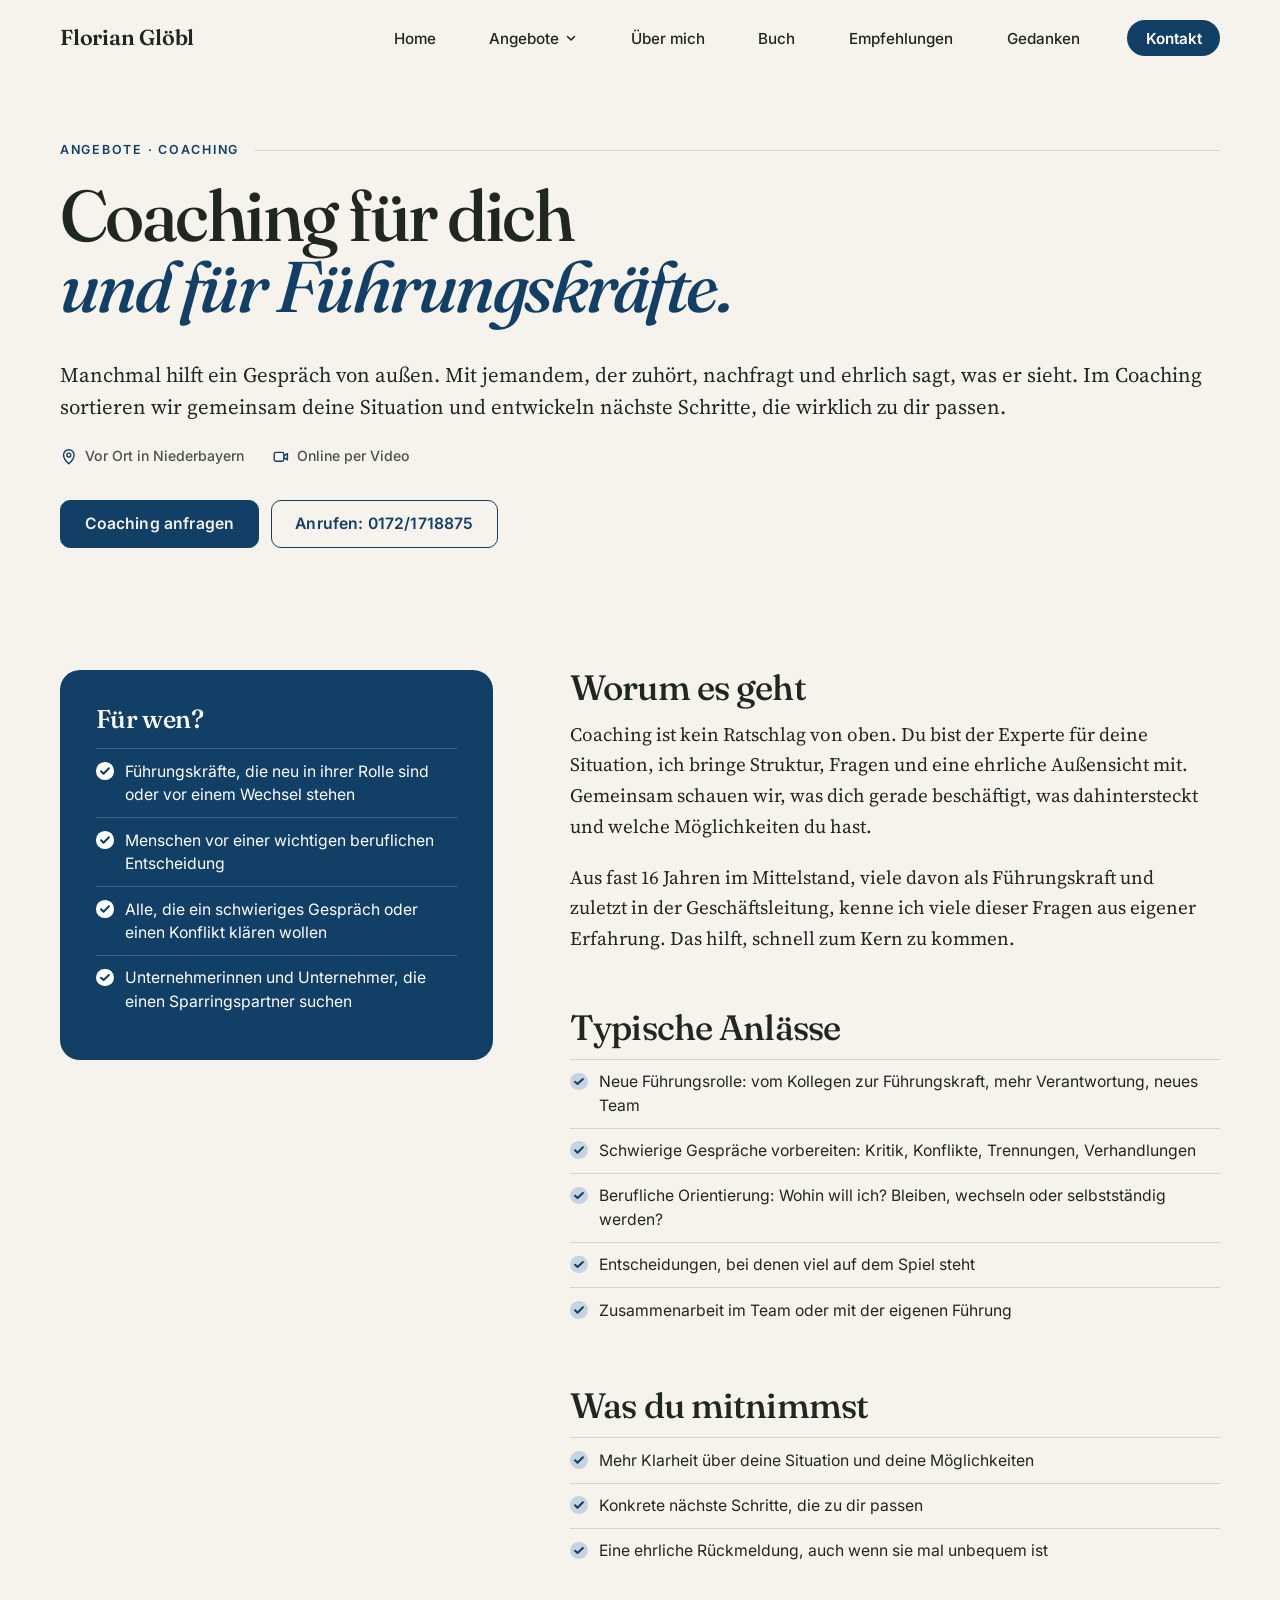
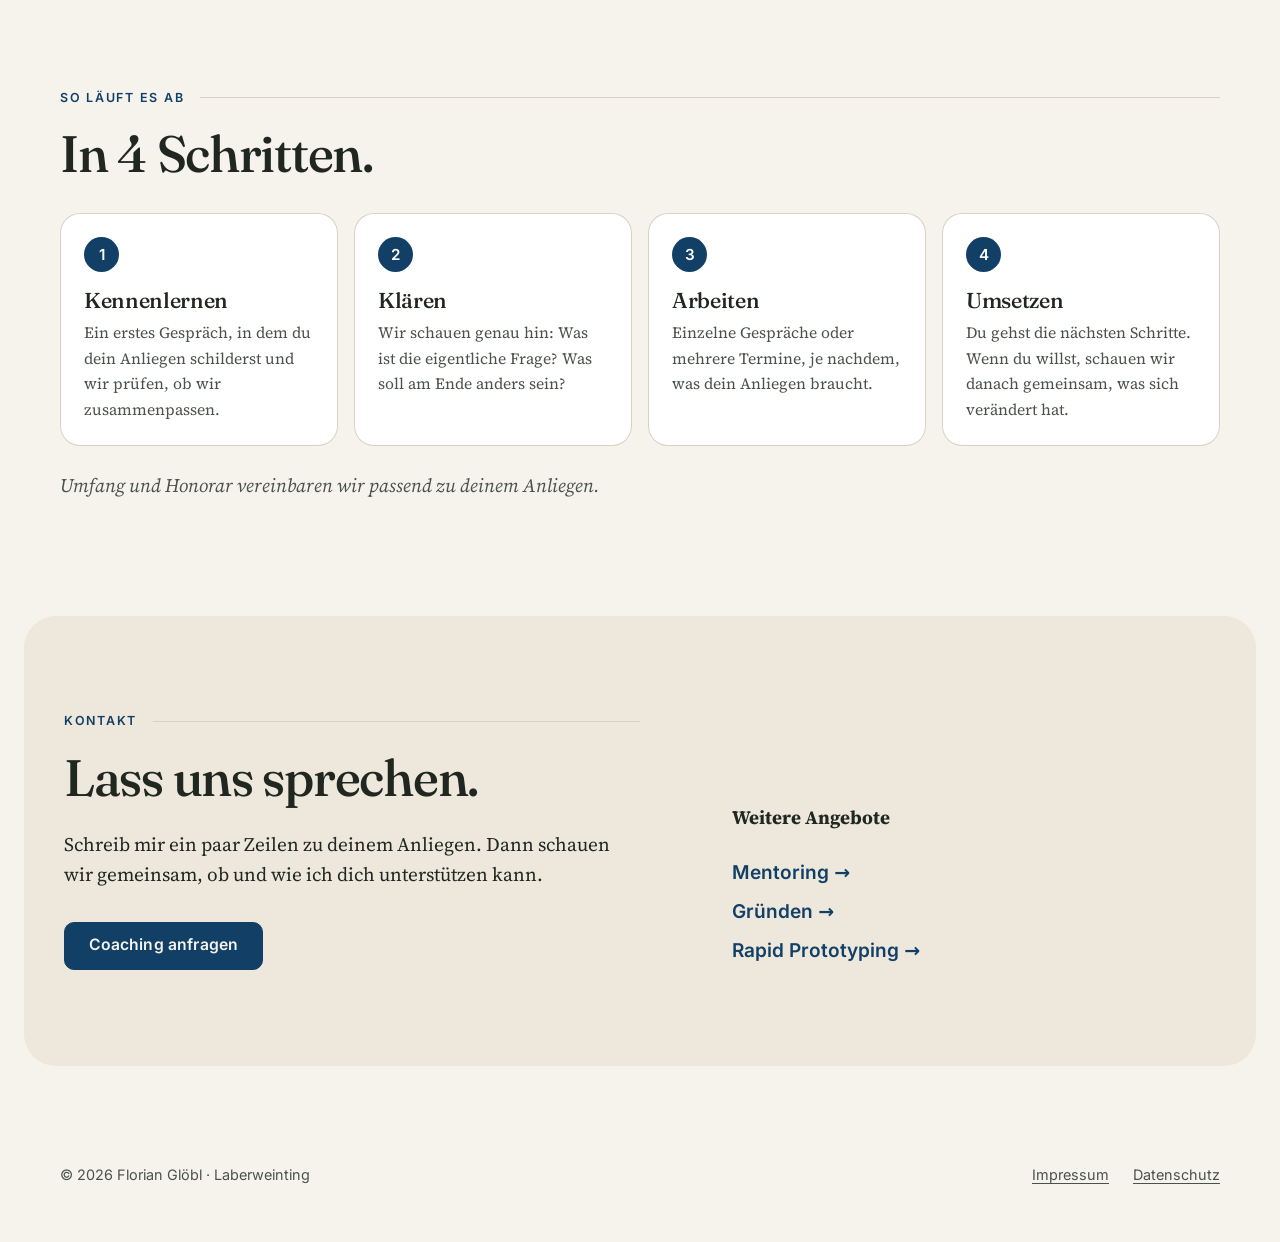
==== coaching/index.html @ 4e216b98 "Website-Build 585d695" ====
<!DOCTYPE html><html lang="de"><head><meta charset="utf-8"><meta name="viewport" content="width=device-width, initial-scale=1"><title>Coaching und Führungskräftecoaching in Niederbayern und online · Florian Glöbl</title><meta name="description" content="Persönliches Coaching und Führungskräftecoaching mit Florian Glöbl, vor Ort in Niederbayern oder online: Entscheidungen klären, die eigene Rolle finden, schwierige Gespräche vorbereiten. Ehrlich, direkt und auf Augenhöhe."><link rel="canonical" href="https://floriangloebl.de/coaching/"><meta name="robots" content="index, follow"><meta name="theme-color" content="#f6f3ed"><link rel="icon" href="/favicon.svg" type="image/svg+xml"><link rel="sitemap" href="/sitemap-index.xml"><meta property="og:type" content="website"><meta property="og:locale" content="de_DE"><meta property="og:site_name" content="Florian Glöbl"><meta property="og:title" content="Coaching und Führungskräftecoaching in Niederbayern und online · Florian Glöbl"><meta property="og:description" content="Persönliches Coaching und Führungskräftecoaching mit Florian Glöbl, vor Ort in Niederbayern oder online: Entscheidungen klären, die eigene Rolle finden, schwierige Gespräche vorbereiten. Ehrlich, direkt und auf Augenhöhe."><meta property="og:url" content="https://floriangloebl.de/coaching/"><meta property="og:image" content="https://floriangloebl.de/og.jpg"><meta property="og:image:alt" content="Coaching und Führungskräftecoaching in Niederbayern und online · Florian Glöbl"><meta name="twitter:card" content="summary_large_image"><meta name="twitter:title" content="Coaching und Führungskräftecoaching in Niederbayern und online · Florian Glöbl"><meta name="twitter:description" content="Persönliches Coaching und Führungskräftecoaching mit Florian Glöbl, vor Ort in Niederbayern oder online: Entscheidungen klären, die eigene Rolle finden, schwierige Gespräche vorbereiten. Ehrlich, direkt und auf Augenhöhe."><meta name="twitter:image" content="https://floriangloebl.de/og.jpg"><meta name="author" content="Florian Glöbl"><script type="application/ld+json">{"@context":"https://schema.org","@graph":[{"@type":"WebSite","@id":"https://floriangloebl.de/#website","url":"https://floriangloebl.de/","name":"Florian Glöbl","inLanguage":"de-DE","publisher":{"@id":"https://floriangloebl.de/#person"}},{"@type":"Person","@id":"https://floriangloebl.de/#person","name":"Florian Glöbl","url":"https://floriangloebl.de/","image":"https://floriangloebl.de/og.jpg","jobTitle":"Coach, Mentor und Berater","description":"Coaching und Führungskräftecoaching, Mentoring und Unterstützung beim Gründen, in Niederbayern und online. Florian Glöbl aus Laberweinting: fast 16 Jahre Erfahrung im Mittelstand, ehrlich, direkt und auf Augenhöhe.","email":"mailto:f.gloebl@gmx.de","address":{"@type":"PostalAddress","addressLocality":"Laberweinting","postalCode":"84082","addressRegion":"Bayern","addressCountry":"DE"},"knowsAbout":["Coaching","Führungskräftecoaching","Mentoring","Gründungsberatung","Organisationsentwicklung","Lean Management","ERP","Supply Chain"],"worksFor":[{"@type":"Organization","name":"Glöbl & Partner","url":"https://www.g-u-p.de/"},{"@type":"Organization","name":"Coolab AG","url":"https://coolab.ch/"},{"@type":"Organization","name":"Werkskante","url":"https://www.werkskante.de/"}],"sameAs":["https://www.linkedin.com/in/florian-gl%C3%B6bl-825a6a19b/","https://www.g-u-p.de/team","https://hoechstleistungskiller.v-und-s.de/"]},{"@type":"Service","name":"Coaching und Führungskräftecoaching in Niederbayern und online","description":"Persönliches Coaching und Führungskräftecoaching mit Florian Glöbl, vor Ort in Niederbayern oder online: Entscheidungen klären, die eigene Rolle finden, schwierige Gespräche vorbereiten. Ehrlich, direkt und auf Augenhöhe.","url":"https://floriangloebl.de/coaching/","areaServed":[{"@type":"AdministrativeArea","name":"Niederbayern"},{"@type":"Country","name":"Deutschland"},{"@type":"Country","name":"Schweiz"}],"availableChannel":[{"@type":"ServiceChannel","name":"Vor Ort in Niederbayern"},{"@type":"ServiceChannel","name":"Online per Video"}],"provider":{"@id":"https://floriangloebl.de/#person"}}]}</script><script>document.documentElement.classList.add('js');</script><link rel="stylesheet" href="/_astro/Base.BvFQ4pBW.css"></head><body><a class="skip-link" href="#inhalt">Zum Inhalt springen</a><header class="site-header"><div class="wrap"><a class="brand" href="/">Florian Glöbl</a><button class="nav-toggle" type="button" aria-expanded="false" aria-controls="hauptmenue"><span class="bars" aria-hidden="true"></span> Menü</button><nav class="nav" id="hauptmenue" aria-label="Hauptmenü"><ul class="nav-list"><li><a href="/">Home</a></li><li class="nav-drop"><button class="nav-drop__btn" type="button" aria-expanded="false" aria-controls="angebote-menue">Angebote<svg viewBox="0 0 12 12" aria-hidden="true"><path d="M2.5 4.5 6 8l3.5-3.5"></path></svg></button><div class="nav-drop__panel" id="angebote-menue"><ul><li><a href="/coaching/" aria-current="page"><span class="nav-drop__icon"><svg viewBox="0 0 24 24" aria-hidden="true"><path d="M4 6.5A2.5 2.5 0 0 1 6.5 4h11A2.5 2.5 0 0 1 20 6.5v7a2.5 2.5 0 0 1-2.5 2.5H11l-4.5 4v-4h0A2.5 2.5 0 0 1 4 13.5z"/><path d="M8.5 9.5h7M8.5 12.5h4"/></svg></span><span><strong>Coaching</strong><small>Für dich und für Führungskräfte</small></span></a></li><li><a href="/mentoring/"><span class="nav-drop__icon"><svg viewBox="0 0 24 24" aria-hidden="true"><circle cx="8" cy="8" r="3"/><circle cx="16.5" cy="10" r="2.5"/><path d="M3 19c.6-3 2.6-5 5-5s4.4 2 5 5M13.5 19c.4-2 1.6-3.5 3-3.5s2.6 1.5 3 3.5"/></svg></span><span><strong>Mentoring</strong><small>Begleitung über längere Zeit</small></span></a></li><li><a href="/gruenden/"><span class="nav-drop__icon"><svg viewBox="0 0 24 24" aria-hidden="true"><path d="M12 3c3 2 4.5 5 4.5 8.5L15 15H9l-1.5-3.5C7.5 8 9 5 12 3z"/><circle cx="12" cy="9" r="1.6"/><path d="M9 15l-2 4 3-1M15 15l2 4-3-1"/></svg></span><span><strong>Gründen</strong><small>In Deutschland und der Schweiz</small></span></a></li><li><a href="/rapid-prototyping/"><span class="nav-drop__icon"><svg viewBox="0 0 24 24" aria-hidden="true"><path d="M9 18h6M10 21h4"/><path d="M12 3a6 6 0 0 0-3.5 10.9c.6.5 1 1.2 1 2.1h5c0-.9.4-1.6 1-2.1A6 6 0 0 0 12 3z"/></svg></span><span><strong>Rapid Prototyping</strong><small>Schnell zum Prototyp mit KI</small></span></a></li></ul></div></li><li><a href="/#ueber-mich">Über mich</a></li><li><a href="/#buch">Buch</a></li><li><a href="/#nachdenken">Empfehlungen</a></li><li><a href="/gedanken/">Gedanken</a></li><li class="nav-cta-item"><a class="nav-cta" href="/#kontakt">Kontakt</a></li></ul></nav></div></header><main id="inhalt"><article class="offer-page"><header class="offer-hero"><div class="wrap"><p class="kicker"><span><a href="/#coaching">Angebote</a> · Coaching</span></p><h1>Coaching für dich <em>und für Führungskräfte.</em></h1><p class="lead">Manchmal hilft ein Gespräch von außen. Mit jemandem, der zuhört, nachfragt und ehrlich sagt, was er sieht. Im Coaching sortieren wir gemeinsam deine Situation und entwickeln nächste Schritte, die wirklich zu dir passen.</p><p class="offer-facts"><span><svg viewBox="0 0 20 20" aria-hidden="true"><path d="M10 18s6-5.2 6-10a6 6 0 1 0-12 0c0 4.8 6 10 6 10z"></path><circle cx="10" cy="8" r="2.2"></circle></svg>Vor Ort in Niederbayern</span><span><svg viewBox="0 0 20 20" aria-hidden="true"><rect x="2.5" y="5" width="11" height="10" rx="2"></rect><path d="m13.5 9 4-2.5v7l-4-2.5"></path></svg>Online per Video</span></p><div class="actions"><a class="btn btn--primary" href="mailto:f.gloebl@gmx.de?subject=Anfrage%20Coaching">Coaching anfragen</a><a class="btn btn--ghost" href="tel:+491721718875">Anrufen: 0172/1718875</a></div></div></header><section class="section"><div class="wrap offer-grid-page"><aside class="offer-aside"><h2>Für wen?</h2><ul class="checks"><li>Führungskräfte, die neu in ihrer Rolle sind oder vor einem Wechsel stehen</li><li>Menschen vor einer wichtigen beruflichen Entscheidung</li><li>Alle, die ein schwieriges Gespräch oder einen Konflikt klären wollen</li><li>Unternehmerinnen und Unternehmer, die einen Sparringspartner suchen</li></ul></aside><div class="offer-body"><section><h2>Worum es geht</h2><p>Coaching ist kein Ratschlag von oben. Du bist der Experte für deine Situation, ich bringe Struktur, Fragen und eine ehrliche Außensicht mit. Gemeinsam schauen wir, was dich gerade beschäftigt, was dahintersteckt und welche Möglichkeiten du hast.</p><p>Aus fast 16 Jahren im Mittelstand, viele davon als Führungskraft und zuletzt in der Geschäftsleitung, kenne ich viele dieser Fragen aus eigener Erfahrung. Das hilft, schnell zum Kern zu kommen.</p></section><section><h2>Typische Anlässe</h2><ul class="checks"><li>Neue Führungsrolle: vom Kollegen zur Führungskraft, mehr Verantwortung, neues Team</li><li>Schwierige Gespräche vorbereiten: Kritik, Konflikte, Trennungen, Verhandlungen</li><li>Berufliche Orientierung: Wohin will ich? Bleiben, wechseln oder selbstständig werden?</li><li>Entscheidungen, bei denen viel auf dem Spiel steht</li><li>Zusammenarbeit im Team oder mit der eigenen Führung</li></ul></section><section><h2>Was du mitnimmst</h2><ul class="checks"><li>Mehr Klarheit über deine Situation und deine Möglichkeiten</li><li>Konkrete nächste Schritte, die zu dir passen</li><li>Eine ehrliche Rückmeldung, auch wenn sie mal unbequem ist</li></ul></section></div></div></section><section class="section"><div class="wrap"><p class="kicker">So läuft es ab</p><h2>In 4 Schritten.</h2><ol class="steps"><li><h3>Kennenlernen</h3><p>Ein erstes Gespräch, in dem du dein Anliegen schilderst und wir prüfen, ob wir zusammenpassen.</p></li><li><h3>Klären</h3><p>Wir schauen genau hin: Was ist die eigentliche Frage? Was soll am Ende anders sein?</p></li><li><h3>Arbeiten</h3><p>Einzelne Gespräche oder mehrere Termine, je nachdem, was dein Anliegen braucht.</p></li><li><h3>Umsetzen</h3><p>Du gehst die nächsten Schritte. Wenn du willst, schauen wir danach gemeinsam, was sich verändert hat.</p></li></ol><p class="steps-note">Umfang und Honorar vereinbaren wir passend zu deinem Anliegen.</p></div></section><section class="contact"><div class="wrap"><div class="prose"><p class="kicker">Kontakt</p><h2>Lass uns sprechen.</h2><p class="lead">Schreib mir ein paar Zeilen zu deinem Anliegen. Dann schauen wir gemeinsam, ob und wie ich dich unterstützen kann.</p><div class="actions"><a class="btn btn--primary" href="mailto:f.gloebl@gmx.de?subject=Anfrage%20Coaching">Coaching anfragen</a></div></div><nav class="other-offers" aria-label="Weitere Angebote"><p><strong>Weitere Angebote</strong></p><ul><li><a href="/mentoring/">Mentoring →</a></li><li><a href="/gruenden/">Gründen →</a></li><li><a href="/rapid-prototyping/">Rapid Prototyping →</a></li></ul></nav></div></section></article></main><footer class="site-footer"><div class="wrap"><p>© 2026 Florian Glöbl · Laberweinting</p><ul><li><a href="/impressum/">Impressum</a></li><li><a href="/datenschutz/">Datenschutz</a></li></ul></div></footer><script type="module">var e=document.querySelector(`.site-header`),t=document.querySelector(`.nav-toggle`),n=document.getElementById(`hauptmenue`),r=e=>{t?.setAttribute(`aria-expanded`,String(e)),n?.classList.toggle(`is-open`,e)};t?.addEventListener(`click`,()=>r(t.getAttribute(`aria-expanded`)!==`true`)),n?.addEventListener(`click`,e=>{e.target.closest(`a`)&&r(!1)}),document.addEventListener(`keydown`,e=>{e.key===`Escape`&&t?.getAttribute(`aria-expanded`)===`true`&&(r(!1),t.focus())});var i=document.querySelector(`.nav-drop`),a=i?.querySelector(`.nav-drop__btn`),o=e=>{a?.setAttribute(`aria-expanded`,String(e)),i?.classList.toggle(`is-open`,e)},s=()=>matchMedia(`(hover: hover) and (min-width: 1181px)`).matches;a?.addEventListener(`click`,()=>o(s()?!0:a.getAttribute(`aria-expanded`)!==`true`)),i?.addEventListener(`mouseenter`,()=>{matchMedia(`(hover: hover) and (min-width: 1181px)`).matches&&o(!0)}),i?.addEventListener(`mouseleave`,()=>{matchMedia(`(hover: hover) and (min-width: 1181px)`).matches&&o(!1)}),document.addEventListener(`click`,e=>{i&&!i.contains(e.target)&&o(!1)}),i?.addEventListener(`keydown`,e=>{e.key===`Escape`&&(o(!1),a?.focus())}),i?.addEventListener(`focusout`,e=>{i.contains(e.relatedTarget)||o(!1)});var c=document.querySelectorAll(`[data-reveal]`);if(`IntersectionObserver`in window){let e=new IntersectionObserver(t=>{for(let n of t)n.isIntersecting&&(n.target.classList.add(`is-visible`),e.unobserve(n.target))},{rootMargin:`0px 0px -8% 0px`});c.forEach(t=>e.observe(t))}else c.forEach(e=>e.classList.add(`is-visible`));var l=()=>e?.classList.toggle(`is-scrolled`,window.scrollY>8);l(),window.addEventListener(`scroll`,l,{passive:!0});</script></body></html>
---- _astro/Base.BvFQ4pBW.css ----
@font-face{font-family:"Source Serif 4 Variable";font-style:normal;font-display:swap;font-weight:200 900;src:url(/_astro/source-serif-4-cyrillic-ext-opsz-normal.DIwfbPUE.woff2)format("woff2-variations");unicode-range:U+460-52F,U+1C80-1C8A,U+20B4,U+2DE0-2DFF,U+A640-A69F,U+FE2E-FE2F}@font-face{font-family:"Source Serif 4 Variable";font-style:normal;font-display:swap;font-weight:200 900;src:url(/_astro/source-serif-4-cyrillic-opsz-normal.C0olyEE-.woff2)format("woff2-variations");unicode-range:U+301,U+400-45F,U+490-491,U+4B0-4B1,U+2116}@font-face{font-family:"Source Serif 4 Variable";font-style:normal;font-display:swap;font-weight:200 900;src:url(/_astro/source-serif-4-greek-opsz-normal.DrHU7SY7.woff2)format("woff2-variations");unicode-range:U+370-377,U+37A-37F,U+384-38A,U+38C,U+38E-3A1,U+3A3-3FF}@font-face{font-family:"Source Serif 4 Variable";font-style:normal;font-display:swap;font-weight:200 900;src:url(/_astro/source-serif-4-vietnamese-opsz-normal.BOyYyU_V.woff2)format("woff2-variations");unicode-range:U+102-103,U+110-111,U+128-129,U+168-169,U+1A0-1A1,U+1AF-1B0,U+300-301,U+303-304,U+308-309,U+323,U+329,U+1EA0-1EF9,U+20AB}@font-face{font-family:"Source Serif 4 Variable";font-style:normal;font-display:swap;font-weight:200 900;src:url(/_astro/source-serif-4-latin-ext-opsz-normal.HoL-AExg.woff2)format("woff2-variations");unicode-range:U+100-2BA,U+2BD-2C5,U+2C7-2CC,U+2CE-2D7,U+2DD-2FF,U+304,U+308,U+329,U+1D00-1DBF,U+1E00-1E9F,U+1EF2-1EFF,U+2020,U+20A0-20AB,U+20AD-20C0,U+2113,U+2C60-2C7F,U+A720-A7FF}@font-face{font-family:"Source Serif 4 Variable";font-style:normal;font-display:swap;font-weight:200 900;src:url(/_astro/source-serif-4-latin-opsz-normal.BpEBLj1O.woff2)format("woff2-variations");unicode-range:U+??,U+131,U+152-153,U+2BB-2BC,U+2C6,U+2DA,U+2DC,U+304,U+308,U+329,U+2000-206F,U+20AC,U+2122,U+2191,U+2193,U+2212,U+2215,U+FEFF,U+FFFD}@font-face{font-family:"Source Serif 4 Variable";font-style:italic;font-display:swap;font-weight:200 900;src:url(/_astro/source-serif-4-cyrillic-ext-opsz-italic.Bl6DJqma.woff2)format("woff2-variations");unicode-range:U+460-52F,U+1C80-1C8A,U+20B4,U+2DE0-2DFF,U+A640-A69F,U+FE2E-FE2F}@font-face{font-family:"Source Serif 4 Variable";font-style:italic;font-display:swap;font-weight:200 900;src:url(/_astro/source-serif-4-cyrillic-opsz-italic.Dibx14aP.woff2)format("woff2-variations");unicode-range:U+301,U+400-45F,U+490-491,U+4B0-4B1,U+2116}@font-face{font-family:"Source Serif 4 Variable";font-style:italic;font-display:swap;font-weight:200 900;src:url(/_astro/source-serif-4-greek-opsz-italic.CMW9dfKg.woff2)format("woff2-variations");unicode-range:U+370-377,U+37A-37F,U+384-38A,U+38C,U+38E-3A1,U+3A3-3FF}@font-face{font-family:"Source Serif 4 Variable";font-style:italic;font-display:swap;font-weight:200 900;src:url(/_astro/source-serif-4-vietnamese-opsz-italic.C-k5pZlm.woff2)format("woff2-variations");unicode-range:U+102-103,U+110-111,U+128-129,U+168-169,U+1A0-1A1,U+1AF-1B0,U+300-301,U+303-304,U+308-309,U+323,U+329,U+1EA0-1EF9,U+20AB}@font-face{font-family:"Source Serif 4 Variable";font-style:italic;font-display:swap;font-weight:200 900;src:url(/_astro/source-serif-4-latin-ext-opsz-italic.BhUEwDRF.woff2)format("woff2-variations");unicode-range:U+100-2BA,U+2BD-2C5,U+2C7-2CC,U+2CE-2D7,U+2DD-2FF,U+304,U+308,U+329,U+1D00-1DBF,U+1E00-1E9F,U+1EF2-1EFF,U+2020,U+20A0-20AB,U+20AD-20C0,U+2113,U+2C60-2C7F,U+A720-A7FF}@font-face{font-family:"Source Serif 4 Variable";font-style:italic;font-display:swap;font-weight:200 900;src:url(/_astro/source-serif-4-latin-opsz-italic.BOLXpvkj.woff2)format("woff2-variations");unicode-range:U+??,U+131,U+152-153,U+2BB-2BC,U+2C6,U+2DA,U+2DC,U+304,U+308,U+329,U+2000-206F,U+20AC,U+2122,U+2191,U+2193,U+2212,U+2215,U+FEFF,U+FFFD}@font-face{font-family:Fraunces Variable;font-style:normal;font-display:swap;font-weight:100 900;src:url(/_astro/fraunces-vietnamese-opsz-normal.Czevyj-6.woff2)format("woff2-variations");unicode-range:U+102-103,U+110-111,U+128-129,U+168-169,U+1A0-1A1,U+1AF-1B0,U+300-301,U+303-304,U+308-309,U+323,U+329,U+1EA0-1EF9,U+20AB}@font-face{font-family:Fraunces Variable;font-style:normal;font-display:swap;font-weight:100 900;src:url(/_astro/fraunces-latin-ext-opsz-normal.CJcjJNj7.woff2)format("woff2-variations");unicode-range:U+100-2BA,U+2BD-2C5,U+2C7-2CC,U+2CE-2D7,U+2DD-2FF,U+304,U+308,U+329,U+1D00-1DBF,U+1E00-1E9F,U+1EF2-1EFF,U+2020,U+20A0-20AB,U+20AD-20C0,U+2113,U+2C60-2C7F,U+A720-A7FF}@font-face{font-family:Fraunces Variable;font-style:normal;font-display:swap;font-weight:100 900;src:url(/_astro/fraunces-latin-opsz-normal.DihXLNYH.woff2)format("woff2-variations");unicode-range:U+??,U+131,U+152-153,U+2BB-2BC,U+2C6,U+2DA,U+2DC,U+304,U+308,U+329,U+2000-206F,U+20AC,U+2122,U+2191,U+2193,U+2212,U+2215,U+FEFF,U+FFFD}@font-face{font-family:Fraunces Variable;font-style:italic;font-display:swap;font-weight:100 900;src:url(/_astro/fraunces-vietnamese-opsz-italic.DxWqP7Ku.woff2)format("woff2-variations");unicode-range:U+102-103,U+110-111,U+128-129,U+168-169,U+1A0-1A1,U+1AF-1B0,U+300-301,U+303-304,U+308-309,U+323,U+329,U+1EA0-1EF9,U+20AB}@font-face{font-family:Fraunces Variable;font-style:italic;font-display:swap;font-weight:100 900;src:url(/_astro/fraunces-latin-ext-opsz-italic.CGbN9UgK.woff2)format("woff2-variations");unicode-range:U+100-2BA,U+2BD-2C5,U+2C7-2CC,U+2CE-2D7,U+2DD-2FF,U+304,U+308,U+329,U+1D00-1DBF,U+1E00-1E9F,U+1EF2-1EFF,U+2020,U+20A0-20AB,U+20AD-20C0,U+2113,U+2C60-2C7F,U+A720-A7FF}@font-face{font-family:Fraunces Variable;font-style:italic;font-display:swap;font-weight:100 900;src:url(/_astro/fraunces-latin-opsz-italic.lSdLDfvT.woff2)format("woff2-variations");unicode-range:U+??,U+131,U+152-153,U+2BB-2BC,U+2C6,U+2DA,U+2DC,U+304,U+308,U+329,U+2000-206F,U+20AC,U+2122,U+2191,U+2193,U+2212,U+2215,U+FEFF,U+FFFD}@font-face{font-family:Inter Variable;font-style:normal;font-display:swap;font-weight:100 900;src:url(/_astro/inter-cyrillic-ext-wght-normal.BOeWTOD4.woff2)format("woff2-variations");unicode-range:U+460-52F,U+1C80-1C8A,U+20B4,U+2DE0-2DFF,U+A640-A69F,U+FE2E-FE2F}@font-face{font-family:Inter Variable;font-style:normal;font-display:swap;font-weight:100 900;src:url(/_astro/inter-cyrillic-wght-normal.DqGufNeO.woff2)format("woff2-variations");unicode-range:U+301,U+400-45F,U+490-491,U+4B0-4B1,U+2116}@font-face{font-family:Inter Variable;font-style:normal;font-display:swap;font-weight:100 900;src:url(/_astro/inter-greek-ext-wght-normal.DlzME5K_.woff2)format("woff2-variations");unicode-range:U+1F??}@font-face{font-family:Inter Variable;font-style:normal;font-display:swap;font-weight:100 900;src:url(/_astro/inter-greek-wght-normal.CkhJZR-_.woff2)format("woff2-variations");unicode-range:U+370-377,U+37A-37F,U+384-38A,U+38C,U+38E-3A1,U+3A3-3FF}@font-face{font-family:Inter Variable;font-style:normal;font-display:swap;font-weight:100 900;src:url(/_astro/inter-vietnamese-wght-normal.CBcvBZtf.woff2)format("woff2-variations");unicode-range:U+102-103,U+110-111,U+128-129,U+168-169,U+1A0-1A1,U+1AF-1B0,U+300-301,U+303-304,U+308-309,U+323,U+329,U+1EA0-1EF9,U+20AB}@font-face{font-family:Inter Variable;font-style:normal;font-display:swap;font-weight:100 900;src:url(/_astro/inter-latin-ext-wght-normal.DO1Apj_S.woff2)format("woff2-variations");unicode-range:U+100-2BA,U+2BD-2C5,U+2C7-2CC,U+2CE-2D7,U+2DD-2FF,U+304,U+308,U+329,U+1D00-1DBF,U+1E00-1E9F,U+1EF2-1EFF,U+2020,U+20A0-20AB,U+20AD-20C0,U+2113,U+2C60-2C7F,U+A720-A7FF}@font-face{font-family:Inter Variable;font-style:normal;font-display:swap;font-weight:100 900;src:url(/_astro/inter-latin-wght-normal.Dx4kXJAl.woff2)format("woff2-variations");unicode-range:U+??,U+131,U+152-153,U+2BB-2BC,U+2C6,U+2DA,U+2DC,U+304,U+308,U+329,U+2000-206F,U+20AC,U+2122,U+2191,U+2193,U+2212,U+2215,U+FEFF,U+FFFD}:root{--paper:#f6f3ed;--paper-deep:#ede7dc;--ink:#202720;--ink-soft:#4b524b;--accent:#123f66;--accent-deep:#0b2c4a;--accent-tint:#c6d4e2;--taupe:#6f6455;--line:#d9d1c3;--serif:"Source Serif 4 Variable", Georgia, "Times New Roman", serif;--display:"Fraunces Variable", "Source Serif 4 Variable", Georgia, serif;--sans:"Inter Variable", system-ui, -apple-system, "Segoe UI", Roboto, "Helvetica Neue", Arial, sans-serif;--max:1160px;--gutter:clamp(1.25rem, 4vw, 2.5rem);--measure:36rem;--section:clamp(4.5rem, 10vw, 8.5rem);--radius:2px}*,:before,:after{box-sizing:border-box}html{-webkit-text-size-adjust:100%;scroll-padding-top:5rem}@media (prefers-reduced-motion:no-preference){html{scroll-behavior:smooth}}body{background:var(--paper);color:var(--ink);font-family:var(--serif);font-optical-sizing:auto;font-variant-numeric:oldstyle-nums proportional-nums;text-rendering:optimizelegibility;overflow-wrap:break-word;margin:0;font-size:clamp(1.0625rem,.4vw + .98rem,1.1875rem);line-height:1.62}img,picture{max-width:100%;height:auto;display:block}a{color:var(--accent);text-underline-offset:.18em;text-decoration-thickness:1px}a:hover{color:var(--accent-deep);text-decoration-thickness:2px}:focus-visible{outline:3px solid var(--accent);outline-offset:3px;border-radius:var(--radius)}h1,h2,h3{letter-spacing:-.01em;text-wrap:balance;margin:0 0 .5em;font-weight:400;line-height:1.12}h1{font-size:clamp(2.5rem,5.4vw,4.25rem)}h3{font-size:clamp(1.4rem,2vw,1.65rem);line-height:1.2}p{hyphens:auto;text-wrap:pretty;margin:0 0 1.05em}.wrap{width:100%;max-width:calc(var(--max) + 2 * var(--gutter));padding-inline:var(--gutter);margin-inline:auto}.section{padding-block:var(--section)}.section+.section{padding-top:0}.kicker{color:var(--taupe);letter-spacing:.16em;hyphens:manual;align-items:center;gap:1rem;margin:0 0 2rem;font-size:1.15rem;font-variant-caps:all-small-caps;display:flex}.kicker:after{content:"";border-top:1px dotted var(--taupe);opacity:.6;flex:1}.subline{color:var(--ink-soft);margin-top:-.2em;font-size:clamp(1.2rem,1.6vw,1.4rem);font-style:italic}.lead{font-size:clamp(1.2rem,1.4vw,1.35rem);line-height:1.55}.prose{max-width:var(--measure)}.arrows{margin:0 0 1.2em;padding:0;list-style:none}.arrows li{margin-bottom:.45em;padding-left:1.6em;position:relative}.arrows li:before{content:"→";color:var(--accent);font-family:var(--sans);position:absolute;left:0}.marginal{color:var(--taupe);border-top:1px solid var(--line);max-width:28rem;padding-top:.9rem;font-size:.98rem;line-height:1.5}.btn{border:1px solid var(--accent);border-radius:var(--radius);min-height:48px;font-family:var(--sans);letter-spacing:.01em;align-items:center;gap:.6em;padding:.7em 1.35em;font-size:.98rem;font-weight:600;line-height:1.2;text-decoration:none;display:inline-flex}.btn--primary{background:var(--accent);color:var(--paper)}.btn--primary:hover{background:var(--accent-deep);color:var(--paper)}.btn--ghost{color:var(--accent)}.btn--ghost:hover{background:var(--paper-deep)}.actions{flex-wrap:wrap;gap:.75rem;margin-top:2rem;display:flex}.photo{margin:0}.photo img{object-fit:cover;background:var(--paper-deep);width:100%;height:100%}.photo figcaption{color:var(--taupe);margin-top:.75rem;font-size:.95rem;font-style:italic;line-height:1.45}.photo--missing{border:2px dashed var(--taupe);min-height:14rem;color:var(--taupe);font-family:var(--sans);place-items:center;font-size:.9rem;display:grid}.skip-link{z-index:100;background:var(--ink);color:var(--paper);font-family:var(--sans);padding:.75rem 1rem;position:absolute;top:-10rem;left:1rem}.skip-link:focus{color:var(--paper);top:1rem}.visually-hidden{clip-path:inset(50%);white-space:nowrap;width:1px;height:1px;position:absolute;overflow:hidden}.site-header{z-index:20;background:color-mix(in srgb, var(--paper) 94%, transparent);backdrop-filter:blur(6px);border-bottom:1px solid #0000;transition:border-color .2s;position:sticky;top:0}.site-header.is-scrolled{border-bottom-color:var(--line)}.site-header .wrap{justify-content:space-between;align-items:center;gap:1rem;min-height:4.5rem;display:flex}.brand{color:var(--ink);letter-spacing:.14em;white-space:nowrap;font-size:1.2rem;font-variant-caps:all-small-caps;text-decoration:none}.brand:hover{color:var(--accent)}.nav ul{gap:clamp(1rem,2.2vw,2rem);margin:0;padding:0;list-style:none;display:flex}.nav a{color:var(--ink);font-family:var(--sans);padding-block:.5rem;font-size:.95rem;text-decoration:none}.nav a:hover,.nav a[aria-current=page]{color:var(--accent);text-decoration:underline}.nav .nav-coaching{color:var(--accent);font-weight:600}.nav-toggle{display:none}@media (width<=1180px){.js .nav-toggle{border:1px solid var(--line);border-radius:var(--radius);min-height:44px;color:var(--ink);font:600 .95rem var(--sans);cursor:pointer;background:0 0;align-items:center;gap:.5rem;padding:.4rem .8rem;display:inline-flex}.nav-toggle .bars,.nav-toggle .bars:before,.nav-toggle .bars:after{background:currentColor;width:18px;height:2px;display:block;position:relative}.nav-toggle .bars:before,.nav-toggle .bars:after{content:"";position:absolute;left:0}.nav-toggle .bars:before{top:-6px}.nav-toggle .bars:after{top:6px}.js .nav{background:var(--paper);border-bottom:1px solid var(--line);padding:.5rem var(--gutter) 1.5rem;display:none;position:absolute;inset:100% 0 auto}.js .nav.is-open{display:block}.nav ul{flex-direction:column;gap:0}.nav a{border-bottom:1px solid var(--line);padding:.85rem 0;font-size:1.05rem;display:block}html:not(.js) .site-header .wrap{flex-wrap:wrap;padding-block:.75rem}html:not(.js) .nav ul{flex-flow:wrap;gap:0 1.25rem}html:not(.js) .nav a{border:0;padding:.4rem 0}}.hero{padding-block:clamp(2.5rem, 7vw, 6rem) calc(var(--section) + 2rem)}.hero .wrap{grid-template-columns:minmax(0,1.08fr) minmax(0,.92fr);align-items:center;gap:clamp(2rem,6vw,5.5rem);display:grid}.hero h1{margin-bottom:.4em}.hero .photo{aspect-ratio:4/5}@media (width<=760px){.hero .wrap{grid-template-columns:minmax(0,1fr)}.hero .photo{aspect-ratio:5/6}}.split{grid-template-columns:minmax(0,1.15fr) minmax(0,.85fr);align-items:start;gap:clamp(2rem,6vw,5.5rem);display:grid}.split--flip{grid-template-columns:minmax(0,.95fr) minmax(0,1.05fr)}.split .photo{position:sticky;top:6rem}@media (width<=760px){.split,.split--flip{grid-template-columns:minmax(0,1fr)}.split .photo{position:static}}.offers-intro{max-width:44rem;margin-bottom:clamp(2.5rem,5vw,4rem)}.offer-main{background:var(--paper-deep);border-top:3px solid var(--accent);grid-template-columns:minmax(0,1fr) minmax(0,1fr);display:grid}.offer-main>div{padding:clamp(1.75rem,4vw,3.25rem)}.offer-main>div+div{border-left:1px solid var(--line)}.offer-tag{color:var(--accent);font-family:var(--sans);letter-spacing:.12em;text-transform:uppercase;margin:0 0 .75rem;font-size:.8rem;font-weight:600}.offer-detail{border-top:1px dotted var(--taupe);color:var(--ink-soft);margin-top:1.5rem;padding-top:1rem;font-size:.98rem}.offer-detail strong{color:var(--taupe);letter-spacing:.14em;font-size:1.1rem;font-variant-caps:all-small-caps;font-weight:400;display:block}@media (width<=860px){.offer-main{grid-template-columns:minmax(0,1fr)}.offer-main>div+div{border-left:0;border-top:1px solid var(--line)}}.offer-grid{grid-template-columns:repeat(2,minmax(0,1fr));gap:clamp(2rem,5vw,4.5rem);display:grid}.offer-grid article{border-top:1px solid var(--ink);padding-top:1.5rem}@media (width<=760px){.offer-grid{grid-template-columns:minmax(0,1fr)}}.statement{background:var(--accent);color:var(--paper);text-align:center;padding-block:clamp(4rem,10vw,7.5rem)}.statement p{hyphens:manual;max-width:40rem;margin:0 auto;font-size:clamp(1.6rem,3.4vw,2.5rem);font-style:italic;line-height:1.25}.statement+.section{padding-top:var(--section)}.strip{grid-template-columns:repeat(4,minmax(0,1fr));gap:clamp(.5rem,1.2vw,1rem);margin-block:clamp(2.5rem,5vw,4rem);display:grid}.strip .photo{aspect-ratio:3/4}.strip .photo:nth-child(2n){margin-top:clamp(1.5rem,4vw,3.5rem)}@media (width<=760px){.strip{grid-template-columns:repeat(2,minmax(0,1fr))}}.columns{grid-template-columns:repeat(2,minmax(0,1fr));gap:clamp(2rem,6vw,5.5rem);display:grid}@media (width<=760px){.columns{grid-template-columns:minmax(0,1fr)}}.aside-box{background:var(--paper-deep);border-left:3px solid var(--accent);padding:clamp(1.5rem,3.5vw,2.5rem)}.aside-box h3{margin-bottom:.6em}.aside-box p:last-child{margin-bottom:0}.benno{border-top:1px solid var(--line);margin-top:clamp(3.5rem,8vw,6rem);padding-top:clamp(3rem,6vw,4.5rem)}.benno .photo{max-width:34rem}.benno .photo figcaption{font-style:italic}.books{grid-template-columns:repeat(3,minmax(0,1fr));gap:clamp(1.5rem,4vw,3rem);margin-top:2rem;display:grid}.books article{border-top:1px solid var(--ink);padding-top:1.25rem}.books h3{font-size:1.3rem}.books .by{color:var(--taupe);letter-spacing:.12em;margin:-.3rem 0 .8rem;font-variant-caps:all-small-caps}.books p{font-size:1rem}@media (width<=900px){.books{grid-template-columns:minmax(0,1fr)}}.post-list{gap:clamp(2.5rem,5vw,3.5rem);margin:0;padding:0;list-style:none;display:grid}.post-list--two{grid-template-columns:repeat(2,minmax(0,1fr))}@media (width<=760px){.post-list--two{grid-template-columns:minmax(0,1fr)}}.post-card{gap:1rem;display:grid}.post-card--row{border-bottom:1px solid var(--line);grid-template-columns:minmax(0,.8fr) minmax(0,1.2fr);align-items:start;gap:clamp(1.25rem,4vw,3rem);padding-bottom:clamp(2.5rem,5vw,3.5rem)}@media (width<=640px){.post-card--row{grid-template-columns:minmax(0,1fr)}}.post-card .photo{aspect-ratio:3/2}.post-card h3 a{color:var(--ink);text-decoration:none}.post-card h3 a:hover{color:var(--accent);text-decoration:underline}.post-meta{color:var(--taupe);font-family:var(--sans);margin:0 0 .5rem;font-size:.85rem}.badge-draft{color:#fff;font:600 .75rem var(--sans);letter-spacing:.06em;text-transform:uppercase;background:#8a2b2b;margin-right:.5rem;padding:.1em .5em;display:inline-block}.article{padding-block:clamp(2.5rem, 7vw, 5rem) var(--section)}.article header{max-width:46rem;margin-inline:auto}.article .cover{max-width:64rem;margin:clamp(2rem,5vw,3.5rem) auto}.article .cover .photo{aspect-ratio:3/2}.article .body{max-width:var(--measure);margin-inline:auto}.article .body>:first-child:first-letter{float:left;color:var(--accent);padding:.08em .1em 0 0;font-size:3.4em;line-height:.85}.sources{max-width:var(--measure);margin:3rem auto 0;font-size:.95rem}.sources h2{color:var(--taupe);letter-spacing:.14em;font-size:1rem;font-variant-caps:all-small-caps}.back{max-width:var(--measure);font-family:var(--sans);margin:3rem auto 0;font-size:.95rem}.contact{background:var(--paper-deep);padding-block:var(--section)}.contact .wrap{grid-template-columns:minmax(0,1.1fr) minmax(0,.9fr);align-items:end;gap:clamp(2rem,6vw,5rem);display:grid}.contact address{font-style:normal;line-height:1.8}.contact address a{font-size:1.15em}@media (width<=760px){.contact .wrap{grid-template-columns:minmax(0,1fr)}}.site-footer{font-family:var(--sans);color:var(--ink-soft);padding-block:2.5rem;font-size:.9rem}.site-footer .wrap{flex-wrap:wrap;justify-content:space-between;gap:1rem;display:flex}.site-footer ul{gap:1.5rem;margin:0;padding:0;list-style:none;display:flex}.site-footer a{color:var(--ink-soft)}.legal{padding-block:clamp(2.5rem, 7vw, 5rem) var(--section)}.legal .prose{max-width:42rem}.legal h2{margin-top:2.2em;font-size:1.5rem}.legal h3{margin-top:1.6em;font-size:1.2rem}@media (prefers-reduced-motion:reduce){*,:before,:after{transition-duration:.01ms!important;animation-duration:.01ms!important}}.book{--book-w:10rem;--cover:#0f1115;--ochre:#d68a2a;width:var(--book-w);aspect-ratio:2/3;filter:drop-shadow(0 1.4rem 1.6rem #0f111559)drop-shadow(0 .25rem .35rem #0f111547);transition:transform .35s;position:relative;transform:rotate(-4deg)}.book:before{content:"";background:repeating-linear-gradient(90deg,#0000 0 2px,#0000000d 2px 3px),repeating-linear-gradient(#f5efe2 0 1px,#ddd3bd 1px 2px);border-radius:2px 4px 4px 2px;position:absolute;inset:1.2% -3.2% -1.4% 2%}.book__cover{background:linear-gradient(90deg, #00000080 0, #ffffff17 3%, transparent 6%, #0003 7.5%, transparent 10%), radial-gradient(110% 70% at 85% 8%, #d68a2a29 0, transparent 60%), var(--cover);color:#f5efe2;border-radius:2px 4px 4px 2px;flex-direction:column;padding:11% 10% 10% 14%;display:flex;position:absolute;inset:0;overflow:hidden;container-type:inline-size}.book__cover p{hyphens:manual;margin:0}.book__authors{color:#f5efe2bf;font-family:var(--sans);letter-spacing:.2em;text-transform:uppercase;border-bottom:1px solid #d68a2a99;padding-bottom:7cqi;font-size:5.4cqi;font-weight:600;line-height:1.5}.book__title{font-family:var(--display);letter-spacing:-.02em;font-size:11.6cqi;font-weight:600;line-height:1;margin-top:auto!important}.book__title em{color:var(--ochre);font-size:2.15em;font-weight:400;line-height:.95;display:block}.book__sub{color:#f5efe2b3;font-family:var(--sans);font-size:5cqi;font-style:italic;line-height:1.4;margin-top:6cqi!important}.hero__media{position:relative}.hero-book{color:var(--ink);flex-direction:column;align-items:center;gap:.9rem;text-decoration:none;display:flex;position:absolute;bottom:-3rem;right:clamp(-4.5rem,-4vw,-1rem)}.hero-book .book{--book-w:clamp(7.5rem, 11vw, 10rem)}.hero-book__label{font-family:var(--sans);letter-spacing:.08em;text-transform:uppercase;background:var(--paper);border-radius:var(--radius);box-shadow:0 0 0 1px var(--line);white-space:nowrap;padding:.35em .7em;font-size:.8rem;font-weight:600}.hero-book:hover,.hero-book:focus-visible{color:var(--accent)}@media (prefers-reduced-motion:no-preference){.hero-book:hover .book,.hero-book:focus-visible .book,.book-feature:hover .book{transform:rotate(-2deg)translateY(-.4rem)}}@media (width<=760px){.hero-book{bottom:-3rem;right:-.25rem}.hero-book .book{--book-w:6rem}}.book-feature{background:var(--paper-deep);padding-block:var(--section)}.book-feature .wrap{grid-template-columns:minmax(0,.8fr) minmax(0,1.2fr);align-items:center;gap:clamp(2.5rem,7vw,6rem);display:grid}.book-feature__visual{place-items:center;padding-block:1rem 2rem;display:grid}.book-feature .book{--book-w:clamp(12rem, 22vw, 17rem)}.book-feature h2{font-family:var(--display);letter-spacing:-.02em;font-weight:600}.book-feature h2 em{color:#b86f14;font-weight:400}.book-meta{color:var(--taupe);letter-spacing:.14em;font-size:1.1rem;font-variant-caps:all-small-caps}@media (width<=760px){.book-feature .wrap{grid-template-columns:minmax(0,1fr)}.book-feature .book{--book-w:11rem}}.offer-cards{grid-template-columns:repeat(2,minmax(0,1fr));gap:clamp(1rem,2.2vw,1.75rem);display:grid}.offer-card{background:var(--paper-deep);border-top:3px solid var(--line);flex-direction:column;padding:clamp(1.75rem,3.5vw,2.75rem);scroll-margin-top:6rem;display:flex}.offer-card--main{background:var(--accent);color:var(--paper);border-top-color:var(--accent)}.offer-card--main .offer-tag,.offer-card--main .offer-detail,.offer-card--main .offer-detail strong,.offer-card--main .subline,.offer-card--main .offer-num,.offer-card--main .arrows li:before{color:var(--accent-tint)}.offer-card--main .offer-detail{border-top-color:#c6d4e280}.offer-card--main .btn--primary{background:var(--paper);color:var(--accent);border-color:var(--paper)}.offer-card--main .btn--primary:hover{color:var(--accent-deep);background:#fff}.offer-num{font-family:var(--display);color:var(--taupe);margin:0 0 1.25rem;font-size:2.6rem;font-weight:300;line-height:1}.offer-card h3{margin-bottom:.2em}.offer-card .subline{margin:0 0 1rem;font-size:1.1rem}.offer-card .actions{margin-top:auto;padding-top:1.75rem}@media (width<=760px){.offer-cards{grid-template-columns:minmax(0,1fr)}}.mentors{text-align:center;grid-template-columns:repeat(4,minmax(0,1fr));gap:1.25rem;margin:2rem 0 0;padding:0;list-style:none;display:grid}.mentors .photo{aspect-ratio:1;width:clamp(4.5rem,8vw,6rem);box-shadow:0 0 0 3px var(--paper), 0 0 0 4px var(--line);border-radius:50%;margin:0 auto .6rem;overflow:hidden}.mentors span{font-size:.95rem;line-height:1.3;display:block}@media (width<=420px){.mentors{grid-template-columns:repeat(2,minmax(0,1fr))}}.north{grid-template-columns:minmax(0,1fr) minmax(0,1fr);align-items:center;gap:clamp(2rem,6vw,5rem);margin-top:clamp(3.5rem,8vw,6rem);display:grid}.north__photos{grid-template-columns:minmax(0,1.35fr) minmax(0,1fr);align-items:end;gap:clamp(.5rem,1.2vw,1rem);display:grid}.north__photos .photo{aspect-ratio:4/5}.north__photos .photo:last-child{aspect-ratio:3/4;margin-bottom:clamp(1.5rem,4vw,3rem)}@media (width<=860px){.north{grid-template-columns:minmax(0,1fr)}}.recs{grid-template-columns:repeat(3,minmax(0,1fr));gap:clamp(1.5rem,4vw,3rem);margin-top:2.5rem;display:grid}.rec{flex-direction:column;display:flex}.rec-cover{aspect-ratio:3/4;color:#fff;border-radius:2px 4px 4px 2px;flex-direction:column;justify-content:space-between;max-width:11rem;margin-bottom:1.5rem;padding:1.1rem 1rem 1rem 1.3rem;display:flex;box-shadow:inset 6px 0 8px -4px #00000059,0 1rem 1.5rem -.6rem #20272059;container-type:inline-size}.rec-cover p{hyphens:manual;margin:0}.rec-cover .rc-author{font-family:var(--sans);letter-spacing:.16em;text-transform:uppercase;opacity:.85;font-size:7cqi;font-weight:600}.rec-cover .rc-title{font-size:13cqi;line-height:1.08}.rec-cover .rc-title span{display:block}.rec-cover--konflikt{background:linear-gradient(160deg,#2d4a5e,#1c2f3d)}.rec-cover--saugut{color:#8d2d56;box-shadow:inset 6px 0 8px -4px #00000026, 0 0 0 1px var(--line), 0 1rem 1.5rem -.6rem #2027204d;background:#fff}.rec-cover--saugut .rc-title{font-family:var(--sans);text-transform:uppercase;font-size:12cqi;font-weight:800;line-height:1.02}.rec-cover--saugut .rc-title span:first-child{color:#d93723}.rec-cover--saugut .rc-title span:last-child{color:#0097da}.rec-cover--saugut .rc-author{color:#282828}.rec-cover--grenzen{background:linear-gradient(#a9adae 0%,#7e8384 55%,#5d6061 100%)}.rec-cover--grenzen .rc-title{font-style:italic}.rec h3{margin-bottom:.15em;font-size:1.35rem}.rec .by{color:var(--taupe);letter-spacing:.12em;margin:0 0 .9rem;font-variant-caps:all-small-caps}.rec p{font-size:1rem}.rec .why{color:var(--ink-soft);font-style:italic}.rec .actions{margin-top:auto;padding-top:.5rem}.rec .btn{min-height:44px;font-size:.9rem}@media (width<=900px){.recs{grid-template-columns:minmax(0,1fr)}}.roles{border-top:1px solid var(--line);margin:1.5rem 0;padding:0;list-style:none}.roles li{border-bottom:1px solid var(--line);padding:.8rem 0}.roles strong{font-weight:600;display:block}.roles span{color:var(--ink-soft);font-size:.98rem}:root{--r-sm:10px;--r-md:16px;--r-lg:24px;--shadow-soft:0 1.75rem 3.5rem -1.75rem #0b2c4a59, 0 .4rem 1rem -.5rem #0b2c4a26;--ease:cubic-bezier(.2, .7, .2, 1)}.btn{transition:background-color .2s, color .2s, transform .2s var(--ease), box-shadow .2s;border-radius:999px;padding-inline:1.5em}.btn--primary:hover{box-shadow:0 .6rem 1.2rem -.6rem #0b2c4a99}@media (prefers-reduced-motion:no-preference){.btn:hover{transform:translateY(-1px)}}.photo picture{border-radius:var(--r-md);height:100%;box-shadow:var(--shadow-soft);background:var(--paper-deep);display:block;overflow:hidden}.photo:has(figcaption) picture{height:auto}.photo img{transition:transform .8s var(--ease)}@media (prefers-reduced-motion:no-preference){.strip .photo:hover img,.north__photos .photo:hover img,.post-card:hover .photo img{transform:scale(1.045)}}.hero__media{isolation:isolate}.hero__media:before{content:"";z-index:-1;border:1px solid var(--accent);border-radius:16rem 16rem var(--r-lg) var(--r-lg);opacity:.3;position:absolute;inset:-1.1rem 1.1rem 1.1rem -1.1rem}.hero .photo picture{border-radius:16rem 16rem var(--r-lg) var(--r-lg)}@media (width<=760px){.hero__media:before{inset:-.7rem .7rem .7rem -.7rem}.hero__media:before,.hero .photo picture{border-radius:11rem 11rem var(--r-lg) var(--r-lg)}}#ueber-mich .photo picture{border-radius:var(--r-lg);box-shadow:1.25rem 1.25rem 0 0 var(--accent-tint), var(--shadow-soft)}@media (width<=760px){#ueber-mich .photo{margin-right:1rem}}.roles{border-top:0;grid-template-columns:repeat(2,minmax(0,1fr));gap:.9rem;display:grid}.roles li{border:1px solid var(--line);border-radius:var(--r-md);background:#ffffff73;flex-direction:column;gap:.2rem;padding:1.1rem 1.2rem 1.25rem;transition:border-color .2s,box-shadow .2s;display:flex}.roles li:hover{border-color:var(--accent-tint);box-shadow:0 .75rem 1.5rem -1rem #0b2c4a59}.roles a{color:var(--ink);font-size:1.08rem;font-weight:600;text-decoration:none}.roles a:after{content:" ↗";color:var(--accent);font-family:var(--sans);font-size:.85em}.roles a:hover{color:var(--accent)}.roles em{color:var(--accent);font-style:normal;font-family:var(--sans);letter-spacing:.08em;text-transform:uppercase;margin-bottom:.35rem;font-size:.78rem;font-weight:600}.roles span{font-size:.95rem;line-height:1.5}@media (width<=1000px){.roles{grid-template-columns:minmax(0,1fr)}}.offer-card{border-radius:var(--r-lg);box-shadow:inset 0 0 0 1px var(--line);transition:transform .35s var(--ease), box-shadow .35s var(--ease);border-top:0}.offer-card--main{background:linear-gradient(155deg, #1a4f80 0%, var(--accent) 45%, var(--accent-deep) 100%);box-shadow:var(--shadow-soft)}@media (prefers-reduced-motion:no-preference){.offer-card:hover{box-shadow:inset 0 0 0 1px var(--accent-tint), 0 1.5rem 3rem -1.5rem #0b2c4a66;transform:translateY(-4px)}.offer-card--main:hover{box-shadow:0 2rem 3.5rem -1.5rem #0b2c4a8c}}.strip .photo picture{border-radius:var(--r-md)}.north__photos{grid-template-columns:minmax(0,1.3fr) minmax(0,1fr)}.north__photos .photo:first-child picture{border-radius:var(--r-lg)}.north__photos .photo:last-child{z-index:1;margin-left:-3.5rem;position:relative}.north__photos .photo:last-child picture{border-radius:var(--r-lg);outline:6px solid var(--paper)}.statement{background:linear-gradient(155deg, #1a4f80 0%, var(--accent) 50%, var(--accent-deep) 100%);position:relative;overflow:hidden}.statement p:before{content:"“";font-family:var(--display);color:var(--accent-tint);opacity:.6;margin-bottom:.4rem;font-size:5rem;font-style:normal;line-height:.6;display:block}.mentors .photo picture{box-shadow:0 0 0 3px var(--paper), 0 0 0 4px var(--accent-tint);border-radius:50%}.mentors .photo{box-shadow:none;overflow:visible}.benno .photo{max-width:30rem;transition:transform .5s var(--ease);background:#fff;border-radius:6px;justify-self:center;padding:.9rem .9rem 1.1rem;transform:rotate(-2deg);box-shadow:0 2rem 3rem -1.5rem #0b2c4a66,0 0 0 1px #0000000a}.benno .photo picture{box-shadow:none;border-radius:3px}.benno .photo figcaption{color:var(--ink-soft);margin-top:.9rem;padding-inline:.25rem;font-size:.98rem}@media (prefers-reduced-motion:no-preference){.benno .photo:hover{transform:rotate(0)}}.book-feature,.contact{width:min(100% - 2 * var(--gutter) + 2rem, var(--max) + 6rem);border-radius:calc(var(--r-lg) + 8px);margin-inline:auto}@media (width<=760px){.book-feature,.contact{border-radius:0;width:100%}}.rec-cover{transition:transform .35s var(--ease);border-radius:4px 10px 10px 4px}@media (prefers-reduced-motion:no-preference){.rec:hover .rec-cover{transform:translateY(-4px)rotate(-1deg)}}.post-card .photo picture,.article .cover .photo picture{border-radius:var(--r-lg)}.post-card .photo picture{border-radius:var(--r-md)}.article .body h2{margin-top:1.8em;font-size:clamp(1.5rem,2.4vw,1.9rem)}.article .body h3{margin-top:1.5em}.article .body blockquote{border-left:3px solid var(--accent);color:var(--ink-soft);margin:1.5em 0;padding:.25em 0 .25em 1.25em;font-size:1.12em;font-style:italic}.article .body ul{padding-left:1.2em}.article .body li{margin-bottom:.35em}@media (prefers-reduced-motion:no-preference){.js [data-reveal]{opacity:0;transition:opacity .8s var(--ease), transform .8s var(--ease);transform:translateY(18px)}.js [data-reveal].is-visible{opacity:1;transform:none}}.offer-card[data-reveal]:nth-child(2),.rec[data-reveal]:nth-child(2){transition-delay:80ms}.offer-card[data-reveal]:nth-child(3),.rec[data-reveal]:nth-child(3){transition-delay:.16s}.offer-card[data-reveal]:nth-child(4){transition-delay:.24s}.north__photos{grid-template-columns:minmax(0,1.7fr) minmax(0,1fr);align-items:end;padding-bottom:2.5rem}.north__photos .photo:first-child{aspect-ratio:4/5}.north__photos .photo:last-child{aspect-ratio:3/4;margin:0 0 -2.5rem -3rem}.post-card a figcaption{font-size:.8rem;text-decoration:none}.article-people{max-width:32rem;margin:2rem 0 2.5rem}.hero .photo{filter:drop-shadow(0 1.5rem 2rem #0b2c4a47)}.hero .photo picture{box-shadow:none;clip-path:var(--ridge);border-radius:0}.hero__media:before{background:linear-gradient(180deg, var(--accent-tint), color-mix(in srgb, var(--accent-tint) 30%, transparent));clip-path:polygon(0% 22%,12% 11%,21% 17%,33% 4%,44% 12%,52% 9%,63% 18%,75% 8%,86% 15%,100% 10%,100% 100%,0% 100%);opacity:.75;border:0;border-radius:0;inset:-1.4rem 1.6rem 1.4rem -1.6rem}@media (width<=760px){.hero .photo picture,.hero__media:before{border-radius:0}.hero__media:before{inset:-.9rem .9rem .9rem -.9rem}}.hero{--ridge:polygon(0% 5.0%, 2% 4.7%, 4% 5.3%, 6% 5.9%, 8% 6.4%, 10% 7.0%, 12% 7.9%, 14% 7.9%, 16% 8.5%, 18% 9.1%, 20% 9.9%, 22% 10.4%, 24% 10.4%, 26% 11.1%, 28% 10.2%, 30% 8.6%, 32% 8.6%, 34% 9.4%, 36% 10.4%, 38% 10.9%, 40% 12.3%, 42% 12.0%, 44% 11.8%, 46% 13.6%, 48% 14.2%, 50% 13.9%, 52% 13.9%, 54% 13.0%, 56% 14.2%, 58% 14.5%, 60% 15%, 62% 15.6%, 64% 16.1%, 66% 14.2%, 68% 15.3%, 70% 13.0%, 72% 13.5%, 74% 11.4%, 76% 12.8%, 78% 12.8%, 80% 11.6%, 82% 9.0%, 84% 10.6%, 86% 10.3%, 88% 7.2%, 90% 8.1%, 92% 6.6%, 94% 6.2%, 96% 7.3%, 98% 8.9%, 100% 8.5%, 100% 100%, 0% 100%)}.hero .photo,.hero .photo picture{aspect-ratio:1206/1688}.hero__media:before{clip-path:var(--ridge);inset:-1.6rem 1.4rem 1.6rem -1.4rem}@media (width<=760px){.hero .photo{aspect-ratio:1206/1688}}.offer-card--main .btn--ghost{color:var(--paper);border-color:#f6f3ed8c}.offer-card--main .btn--ghost:hover{color:#fff;background:#f6f3ed1f}.offer-card--main a:not(.btn){color:#fff}.rec-cover{width:fit-content;height:15rem;box-shadow:none;transform-origin:0 100%;background:0 0;border-radius:0;margin-bottom:1.75rem;padding:0;display:block}.rec-cover .photo,.rec-cover .photo picture{width:fit-content;height:100%}.rec-cover .photo picture{border-radius:2px 6px 6px 2px;box-shadow:inset 4px 0 6px -3px #00000040,0 1.25rem 2rem -1rem #0b2c4a73,0 0 0 1px #0000000f}.rec-cover .photo img{object-fit:contain;width:auto;height:100%}.statement:after{content:"";clip-path:polygon(0% 60%,8% 35%,15% 48%,24% 18%,31% 34%,40% 10%,48% 30%,55% 22%,63% 45%,71% 26%,80% 42%,88% 20%,95% 32%,100% 26%,100% 100%,0% 100%);background:#ffffff0f;height:clamp(3rem,8vw,6rem);position:absolute;inset:auto 0 0}.quote{max-width:56rem;margin:0 auto;padding-left:clamp(0rem,6vw,5.5rem);position:relative}.quote__mark{font-family:var(--display);color:var(--accent-tint);opacity:.35;font-size:clamp(7rem,14vw,11rem);line-height:1;position:absolute;top:-2.2rem;left:-.5rem}.quote blockquote{margin:0}.statement .quote p{max-width:none;font-family:var(--display);letter-spacing:-.01em;text-align:left;margin:0;font-size:clamp(1.75rem,3.6vw,2.9rem);font-style:italic;font-weight:400;line-height:1.22}.statement .quote p:before{content:none}.quote__steps{font-family:var(--sans);flex-wrap:wrap;align-items:center;gap:.75rem 0;margin:2.25rem 0 0;padding:0;font-size:.95rem;font-weight:600;list-style:none;display:flex}.quote__steps li{background:#ffffff1a;border-radius:999px;align-items:center;gap:.6rem;padding:.55rem 1.1rem .55rem .55rem;display:inline-flex;box-shadow:inset 0 0 0 1px #ffffff2e}.quote__steps li+li:before{content:"";background:#c6d4e299;order:-1;width:clamp(1rem,3vw,2.5rem);height:1px;margin-left:-.55rem;margin-right:.15rem;transform:translate(-100%)}.quote__steps li+li{margin-left:clamp(1rem,3vw,2.5rem)}.quote__steps span{background:var(--paper);width:1.9rem;height:1.9rem;color:var(--accent);border-radius:50%;place-items:center;font-size:.85rem;display:grid}.quote figcaption{color:var(--accent-tint);letter-spacing:.16em;margin-top:1.75rem;font-size:1.05rem;font-variant-caps:all-small-caps}.quote figcaption:before{content:"— "}@media (width<=560px){.quote__steps{flex-direction:column;align-items:flex-start;gap:.6rem}.quote__steps li+li{margin-left:0}.quote__steps li+li:before{content:none}}.offer-card .actions{justify-content:center}.quote__steps li{position:relative}.quote__steps li+li:before{order:0;width:clamp(1rem,3vw,2.5rem);margin:0;position:absolute;top:50%;right:100%;transform:none}.rec-cover{aspect-ratio:auto;max-width:none}.rec-cover .photo picture{background:0 0}.rec-cover{height:auto}.rec-cover .photo,.rec-cover .photo picture{width:auto;height:auto;display:inline-block}.rec-cover .photo img{width:auto;height:15rem}.statement{text-align:left;padding-block:clamp(4.5rem,9vw,7rem) clamp(6rem,11vw,9rem)}.dialog__kicker{color:var(--accent-tint);letter-spacing:.18em;text-align:center;margin:0 0 clamp(2.5rem,5vw,3.5rem);font-size:1.15rem;font-variant-caps:all-small-caps}.dialog{grid-template-columns:repeat(3,minmax(0,1fr));margin:0;padding:0;list-style:none;display:grid}.dialog li{text-align:center;flex-direction:column;align-items:center;gap:.9rem;padding:.5rem clamp(1rem,3vw,2.5rem);display:flex}.dialog li+li{border-left:1px solid #c6d4e240}.dialog svg{fill:none;width:3rem;height:3rem;stroke:var(--accent-tint);stroke-width:2px;stroke-linecap:round;stroke-linejoin:round}.dialog strong{font-family:var(--display);color:#fff;font-size:clamp(1.8rem,3.2vw,2.6rem);font-style:italic;font-weight:400;line-height:1.1}.dialog span{max-width:16rem;color:var(--accent-tint);font-size:1.02rem;line-height:1.5}.dialog li:nth-child(2){transition-delay:.1s}.dialog li:nth-child(3){transition-delay:.2s}@media (width<=760px){.dialog{grid-template-columns:minmax(0,1fr);gap:2.25rem}.dialog li+li{border-top:1px solid #c6d4e240;border-left:0;padding-top:2.25rem}}.rec-cover .photo img,.rec-cover .photo picture{max-width:none}.statement .dialog__kicker{max-width:none;font-family:var(--serif);letter-spacing:.18em;text-transform:none;margin:0 auto clamp(2.5rem,5vw,3.5rem);font-size:1.15rem;font-style:normal;line-height:1.4}.statement .dialog__kicker:before{content:none}.rec-cover{justify-content:center;align-self:center;width:100%;margin-inline:0;display:flex}.rec-cover .photo img{object-fit:contain;max-width:min(100%,18rem);height:15rem;max-height:15rem}@media (width<=420px){.rec-cover .photo img{height:12.5rem}}.rec-cover .photo{justify-content:center;width:100%;display:flex}:root{--hlk-ink:#180910;--hlk-red:#b70c34;--hlk-light:#ff8aa5;--hlk-paper:#faf5f6}.book{--cover:var(--hlk-ink);--ochre:var(--hlk-red);filter:drop-shadow(0 1.4rem 1.6rem #18091066)drop-shadow(0 .25rem .35rem #1809104d)}.book:before{background:repeating-linear-gradient(90deg,#0000 0 2px,#0000000d 2px 3px),repeating-linear-gradient(#faf5f6 0 1px,#e6d6dc 1px 2px)}.book__cover{background:linear-gradient(90deg, #0000008c 0, #ffffff14 3%, transparent 6%, #0003 7.5%, transparent 10%), radial-gradient(120% 75% at 80% 15%, #b70c3461 0, transparent 62%), var(--hlk-ink)}.book__authors{border-bottom-color:#b70c34cc}.book__title em{color:var(--hlk-red);text-shadow:0 0 1.2em #b70c3459}.book__title span{margin-top:.15em;font-size:.72em;font-weight:600;display:block}.book-feature{background:radial-gradient(80% 90% at 15% 30%, #b70c3447 0, transparent 60%), linear-gradient(160deg, #24101a 0%, var(--hlk-ink) 60%);color:#fff}.book-feature .kicker,.book-feature .book-meta{color:var(--hlk-light)}.book-feature h2{color:#fff}.book-feature h2 em{color:var(--hlk-red);font-style:italic}.book-feature h2 span{white-space:nowrap;font-size:.6em}.book-feature .subline{color:#fffc;font-family:var(--sans)}.book-feature .arrows li:before{color:var(--hlk-light)}.book-feature .tag{color:var(--hlk-light);text-transform:none;letter-spacing:0;font-variant-caps:normal;font-family:var(--sans);font-size:.85em}.book-feature .btn--primary{background:var(--hlk-red);border-color:var(--hlk-red);color:#fff}.book-feature .btn--primary:hover{background:#d0123f;box-shadow:0 .6rem 1.2rem -.6rem #b70c34b3}.book-feature .btn--ghost{color:#fff;border-color:#ffffff73}.book-feature .btn--ghost:hover{background:#ffffff14}.book-feature a:focus-visible{outline-color:var(--hlk-light)}.book-feature h2 em{color:#d6153f}.book-feature .btn--primary{background:#d6153f;border-color:#d6153f}.book-feature .btn--primary:hover{background:#e8264f}:root{--gap:clamp(5rem, 9vw, 8rem);--pad:clamp(4rem, 7.5vw, 6.5rem)}.section,.section+.section{padding-block:calc(var(--gap) / 2)}.statement+.section,.book-feature+.section{padding-top:calc(var(--gap) / 2)}.statement,.book-feature,.contact{margin-block:calc(var(--gap) / 2);padding-block:var(--pad)}.statement{padding-bottom:calc(var(--pad) + 2.5rem)}.contact{margin-bottom:calc(var(--gap) / 2)}@media (width<=760px){.book-feature,.contact{margin-block:calc(var(--gap) / 2)}}.section .wrap>:last-child,.section .prose>:last-child,.section .columns>:last-child>:last-child,.section .split>div>:last-child,.contact .prose>:last-child,.book-feature .prose>:last-child{margin-bottom:0}.rec h3,.rec .by{text-align:center}.hero h1{font-family:var(--display);letter-spacing:-.035em;margin-bottom:.5em;font-size:clamp(2.9rem,6.2vw,5.4rem);font-weight:500;line-height:.98}.hero h1 em{color:var(--accent);font-style:italic}.offers-intro{max-width:none}@media (width>=760px){.offers-intro .subline{white-space:nowrap}}.offer-cards--v2{grid-template-columns:repeat(4,minmax(0,1fr));gap:1rem}.offer-cards--v2 .offer-card,.offer-cards--v2 .offer-card--main{color:var(--ink);box-shadow:inset 0 0 0 1px var(--line);transition:background-color .3s, color .3s, box-shadow .3s, transform .3s var(--ease);background:#fff;border-radius:20px;flex-direction:column;padding:1.75rem 1.5rem 1.5rem;display:flex}.offer-icon{background:var(--accent-tint);width:3rem;height:3rem;color:var(--accent);border-radius:14px;place-items:center;margin-bottom:1.5rem;transition:background-color .3s,color .3s;display:grid}.offer-icon svg{fill:none;stroke:currentColor;stroke-width:1.8px;stroke-linecap:round;stroke-linejoin:round;width:1.5rem;height:1.5rem}.offer-cards--v2 h3{font-family:var(--display);letter-spacing:-.015em;margin-bottom:.6rem;font-size:1.6rem;font-weight:500;line-height:1.1}.offer-cards--v2 .offer-card>p{color:var(--ink-soft);font-size:.98rem;transition:color .3s}.offer-cards--v2 ul{font-family:var(--sans);margin:0 0 1.5rem;padding:0;font-size:.92rem;list-style:none}.offer-cards--v2 li{border-top:1px solid var(--line);gap:.6rem;padding:.5rem 0;transition:border-color .3s;display:flex}.offer-cards--v2 li:before{content:"";background:var(--accent-tint) url("data:image/svg+xml,%3Csvg xmlns='http://www.w3.org/2000/svg' viewBox='0 0 16 16'%3E%3Cpath d='M4.5 8.2l2.2 2.2 4.8-4.8' fill='none' stroke='%23123f66' stroke-width='1.8' stroke-linecap='round' stroke-linejoin='round'/%3E%3C/svg%3E") center / 100% no-repeat;border-radius:50%;flex:none;width:1rem;height:1rem;margin-top:.15rem;transition:background-color .3s}.offer-link{color:var(--accent);font-family:var(--sans);align-items:center;gap:.4rem;margin-top:auto;font-size:.95rem;font-weight:600;text-decoration:none;display:inline-flex}.offer-link svg{fill:none;stroke:currentColor;stroke-width:1.8px;stroke-linecap:round;stroke-linejoin:round;width:1.1em;height:1.1em;transition:transform .2s}.offer-link:hover svg{transform:translate(3px)}.offer-cards--v2 .offer-card:hover,.offer-cards--v2 .offer-card:focus-within{background:var(--accent);color:#fff;box-shadow:0 1.5rem 3rem -1.5rem #0b2c4a73}@media (prefers-reduced-motion:no-preference){.offer-cards--v2 .offer-card:hover{transform:translateY(-4px)}}.offer-cards--v2 .offer-card:hover>p,.offer-cards--v2 .offer-card:focus-within>p{color:#ffffffd1}.offer-cards--v2 .offer-card:hover .offer-icon,.offer-cards--v2 .offer-card:focus-within .offer-icon{color:#fff;background:#ffffff24}.offer-cards--v2 .offer-card:hover li,.offer-cards--v2 .offer-card:focus-within li{border-top-color:#fff3}.offer-cards--v2 .offer-card:hover li:before,.offer-cards--v2 .offer-card:focus-within li:before{background-color:#fff}.offer-cards--v2 .offer-card:hover .offer-link,.offer-cards--v2 .offer-card:focus-within .offer-link{color:#fff}.offer-cards--v2 .offer-link:focus-visible{outline-color:#fff}@media (width<=1080px){.offer-cards--v2{grid-template-columns:repeat(2,minmax(0,1fr))}}@media (width<=600px){.offer-cards--v2{grid-template-columns:minmax(0,1fr)}}#ueber-mich .split .photo{position:static}.roles--wide{grid-template-columns:repeat(4,minmax(0,1fr));margin:clamp(2.5rem,5vw,3.5rem) 0 0}@media (width<=1080px){.roles--wide{grid-template-columns:repeat(2,minmax(0,1fr))}}@media (width<=600px){.roles--wide{grid-template-columns:minmax(0,1fr)}}.roles--wide li{cursor:pointer;position:relative}.roles--wide a:before{content:"";border-radius:inherit;position:absolute;inset:0}.roles--wide li:hover a{color:var(--accent)}.roles--wide li:focus-within{outline:3px solid var(--accent);outline-offset:3px}.roles--wide a:focus-visible{outline:none}@supports (grid-template-rows:subgrid){.offer-cards--v2{grid-template-rows:repeat(5,auto);row-gap:0}.offer-cards--v2 .offer-card,.offer-cards--v2 .offer-card--main{grid-row:span 5;grid-template-rows:subgrid;row-gap:0;margin-bottom:1rem;display:grid}.offer-cards--v2 .offer-card>p{margin-bottom:1rem}.offer-cards--v2 .offer-link{align-self:end}@media (width<=600px){.offer-cards--v2{grid-template-rows:none}.offer-cards--v2 .offer-card{grid-row:auto;display:flex}}}h2,.legal h1,.article h1,.section h1{font-family:var(--display);letter-spacing:-.025em;font-weight:500;line-height:1.05}h2{font-size:clamp(2.1rem,4vw,3.2rem)}h3{font-family:var(--display);letter-spacing:-.015em;font-weight:500}.book-feature h2{font-weight:600}.kicker{color:var(--accent);font-family:var(--sans);text-transform:uppercase;letter-spacing:.14em;margin-bottom:1.25rem;font-size:.78rem;font-variant-caps:normal;font-weight:600;line-height:1.5}.kicker:after{border-top:1px solid var(--line);opacity:1}.book-feature .kicker{color:var(--hlk-light)}.book-feature .kicker:after{border-top-color:#ff8aa559}.statement .dialog__kicker{font-family:var(--sans);text-transform:uppercase;letter-spacing:.16em;font-size:.8rem;font-weight:600}.roles em,.rec .by,.book-meta{font-family:var(--sans);text-transform:uppercase;letter-spacing:.1em;font-size:.75rem;font-variant-caps:normal;font-weight:600}.book-feature .book-meta .tag{text-transform:none}.post-card .photo{position:relative}.post-card .photo figcaption{color:#fff;font-family:var(--sans);background:#0000008c;border-radius:999px;margin:0;padding:.15rem .5rem;font-size:.68rem;font-style:normal;position:absolute;bottom:.5rem;right:.5rem}.post-card a:has(.photo){text-decoration:none}.rec .actions{gap:.5rem}.rec .btn{padding:.55em 1em;font-size:.84rem}.testimonial{max-width:52rem;box-shadow:inset 0 0 0 1px var(--line);text-align:center;background:#fff;border-radius:24px;margin:clamp(3rem,6vw,4.5rem) auto 0;padding:clamp(2rem,4vw,3rem) clamp(1.5rem,4vw,3.5rem);position:relative}.testimonial:before{content:"“";background:var(--accent);color:#fff;width:3.2rem;height:3.2rem;font:500 2.6rem/1 var(--display);border-radius:50%;place-items:center;padding-top:.9rem;display:grid;position:absolute;top:-1.6rem;left:50%;transform:translate(-50%)}.testimonial blockquote{margin:0}.testimonial p{font-family:var(--display);letter-spacing:-.01em;color:var(--ink);margin:0;font-size:clamp(1.3rem,2.2vw,1.75rem);font-style:italic;line-height:1.4}.testimonial figcaption{font-family:var(--sans);color:var(--ink-soft);margin-top:1.5rem;font-size:.9rem}.testimonial figcaption strong{color:var(--ink);font-weight:600;display:block}.testimonial__avatar{width:4rem;height:4rem;box-shadow:0 0 0 3px #fff, 0 0 0 4px var(--line);border-radius:50%;margin:0 auto .75rem;overflow:hidden}.testimonial__avatar picture,.testimonial__avatar img{width:100%;height:100%;box-shadow:none;object-fit:cover;border-radius:50%}#ueber-mich .section-title{margin-bottom:1.5rem}#ueber-mich .split{align-items:start}#ueber-mich .split .photo{margin-top:.35rem}.testimonial__avatar{width:6.5rem;height:6.5rem;margin-bottom:1rem}.testimonial{max-width:62rem;box-shadow:inset 0 0 0 1px var(--line), 0 2rem 3.5rem -2.5rem #0b2c4a59;text-align:left;background:radial-gradient(90% 120% at 100% 0,#c6d4e28c,#0000 60%),linear-gradient(#fff,#fbfaf7);border-radius:28px;grid-template-columns:auto minmax(0,1fr);align-items:center;gap:clamp(1.5rem,4vw,3.5rem);padding:clamp(1.75rem,4vw,3rem);display:grid}.testimonial:before{content:none}.testimonial__avatar{aspect-ratio:1;border-radius:24px;width:clamp(7.5rem,14vw,12rem);height:auto;margin:0;overflow:hidden;box-shadow:0 1.25rem 2rem -1.25rem #0b2c4a73}.testimonial__avatar picture,.testimonial__avatar img{border-radius:24px}.testimonial__mark{height:2.6rem;color:var(--accent);font:500 5.5rem/1 var(--display);margin-bottom:.25rem;display:block}.testimonial p{font-size:clamp(1.35rem,2.3vw,1.85rem);line-height:1.38}.testimonial figcaption{border-top:1px solid var(--line);flex-wrap:wrap;align-items:baseline;gap:.25rem .75rem;margin-top:1.5rem;padding-top:1.25rem;display:flex}.testimonial figcaption strong{font-size:1rem;display:inline}@media (width<=640px){.testimonial{text-align:center;grid-template-columns:minmax(0,1fr);justify-items:center}.testimonial figcaption{justify-content:center}}.hero-book{bottom:-4.25rem}@media (width<=760px){.hero-book{bottom:-3.5rem}}.hero{padding-bottom:calc(var(--gap) / 2 + 4.5rem);padding-bottom:calc(var(--gap) / 2 + 1rem)}@media (width<=760px){.hero{padding-bottom:calc(var(--gap) / 2 + 4.5rem)}}.hero .hero-welcome{text-align:center;grid-column:1/-1;justify-content:center;margin-bottom:clamp(.5rem,2vw,1.5rem)}.hero .hero-welcome:before{content:"";border-top:1px solid var(--line);flex:1}.hero .wrap{row-gap:clamp(1rem,2.5vw,2rem)}.hero{padding-top:clamp(1.25rem,3vw,2.5rem)}.offer-hero{padding-block:clamp(2rem,5vw,4rem) clamp(2.5rem,5vw,4rem)}.offer-hero h1{font-family:var(--display);letter-spacing:-.035em;max-width:18ch;margin-bottom:.5em;font-size:clamp(2.6rem,5.6vw,4.8rem);font-weight:500;line-height:1}.offer-hero h1 em{color:var(--accent);font-style:italic;display:block}.offer-hero .kicker a{color:inherit;text-decoration:none}.offer-hero .kicker a:hover{text-decoration:underline}.offer-grid-page{grid-template-columns:minmax(0,.8fr) minmax(0,1.2fr);align-items:start;gap:clamp(2rem,6vw,5rem);display:grid}.offer-aside{background:var(--accent);color:#fff;border-radius:20px;padding:clamp(1.5rem,3vw,2.25rem);position:sticky;top:6rem}.offer-aside h2{color:#fff;margin-bottom:1rem;font-size:1.6rem}.offer-body section+section{margin-top:clamp(2.5rem,5vw,3.5rem)}.offer-body h2{margin-bottom:.75rem;font-size:clamp(1.7rem,2.8vw,2.2rem)}.offer-body p{max-width:40rem}.checks{font-family:var(--sans);margin:0;padding:0;font-size:.98rem;line-height:1.5;list-style:none}.checks li{border-top:1px solid var(--line);gap:.7rem;padding:.65rem 0;display:flex}.checks li:before{content:"";background:var(--accent-tint) url("data:image/svg+xml,%3Csvg xmlns='http://www.w3.org/2000/svg' viewBox='0 0 16 16'%3E%3Cpath d='M4.5 8.2l2.2 2.2 4.8-4.8' fill='none' stroke='%23123f66' stroke-width='1.8' stroke-linecap='round' stroke-linejoin='round'/%3E%3C/svg%3E") center / 100% no-repeat;border-radius:50%;flex:none;width:1.1rem;height:1.1rem;margin-top:.15rem}.offer-aside .checks li{border-top-color:#fff3}.offer-aside .checks li:before{background-color:#fff}.steps{counter-reset:step;grid-template-columns:repeat(4,minmax(0,1fr));gap:1rem;margin:2rem 0 0;padding:0;list-style:none;display:grid}.steps li{counter-increment:step;box-shadow:inset 0 0 0 1px var(--line);background:#fff;border-radius:20px;padding:1.5rem}.steps li:before{content:counter(step);background:var(--accent);color:#fff;width:2.2rem;height:2.2rem;font:600 .95rem var(--sans);border-radius:50%;place-items:center;margin-bottom:1rem;display:grid}.steps h3{margin-bottom:.4rem;font-size:1.35rem}.steps p{color:var(--ink-soft);margin:0;font-size:.98rem}.steps-note{color:var(--ink-soft);margin-top:1.5rem;font-style:italic}.other-offers ul{margin:.5rem 0 0;padding:0;line-height:2;list-style:none}.other-offers a{font-family:var(--sans);font-weight:600;text-decoration:none}.other-offers a:hover{text-decoration:underline}@media (width<=900px){.offer-grid-page{grid-template-columns:minmax(0,1fr)}.offer-aside{position:static}.steps{grid-template-columns:repeat(2,minmax(0,1fr))}}@media (width<=520px){.steps{grid-template-columns:minmax(0,1fr)}}.offer-cards--v2 .offer-card{position:relative}.offer-cards--v2 .offer-link:after{content:"";border-radius:20px;position:absolute;inset:0}.offer-facts{font-family:var(--sans);flex-wrap:wrap;gap:.5rem;margin:0 0 .5rem;padding:0;font-size:.88rem;font-weight:500;list-style:none;display:flex}.offer-facts li{box-shadow:inset 0 0 0 1px var(--line);background:#fff;border-radius:999px;padding:.4rem .85rem}.offer-note{color:var(--ink-soft);margin-top:1rem;font-size:.95rem;font-style:italic}#draussen .columns{align-items:end}.draussen-sub{margin-bottom:.6rem;font-size:clamp(1.5rem,2.4vw,1.9rem)}.site-header .wrap{min-height:4.75rem}.brand{font-family:var(--display);letter-spacing:-.01em;white-space:nowrap;font-size:1.35rem;font-variant-caps:normal;font-weight:600}.nav-list{align-items:center;gap:clamp(.25rem,1.2vw,.75rem);margin:0;padding:0;list-style:none;display:flex}.nav-list>li>a,.nav-drop__btn{color:var(--ink);font:500 .95rem var(--sans);cursor:pointer;background:0 0;border:0;border-radius:999px;align-items:center;gap:.35rem;padding:.55rem .8rem;text-decoration:none;transition:background-color .2s,color .2s;display:inline-flex}.nav-list>li>a:hover,.nav-drop__btn:hover,.nav-drop.is-open .nav-drop__btn{color:var(--accent);background:#123f6612;text-decoration:none}.nav-list>li>a[aria-current=page]{color:var(--accent);font-weight:600}.nav-drop__btn svg{fill:none;stroke:currentColor;stroke-width:1.6px;stroke-linecap:round;stroke-linejoin:round;width:.75rem;height:.75rem;transition:transform .2s}.nav-drop.is-open .nav-drop__btn svg{transform:rotate(180deg)}.nav-cta{margin-left:.4rem;background:var(--accent)!important;color:#fff!important;padding-inline:1.15rem!important;font-weight:600!important}.nav-cta:hover{background:var(--accent-deep)!important}.nav-drop{position:relative}.nav-drop__panel{width:22rem;box-shadow:0 0 0 1px var(--line), 0 1.5rem 3rem -1rem #0b2c4a4d;opacity:0;visibility:hidden;background:#fff;border-radius:18px;padding:.5rem;transition:opacity .18s,transform .18s,visibility .18s;position:absolute;top:calc(100% + .5rem);left:50%;transform:translate(-50%,-6px)}.nav-drop__panel:before{content:"";height:.75rem;position:absolute;inset:-.75rem 0 auto}.nav-drop.is-open .nav-drop__panel{opacity:1;visibility:visible;transform:translate(-50%)}.nav-drop__panel ul{margin:0;padding:0;list-style:none}.nav-drop__panel a{color:var(--ink);font-family:var(--sans);border-radius:12px;align-items:center;gap:.85rem;padding:.7rem .75rem;text-decoration:none;display:flex}.nav-drop__panel a:hover,.nav-drop__panel a:focus-visible,.nav-drop__panel a[aria-current=page]{background:#123f660f}.nav-drop__panel strong{font-size:.95rem;font-weight:600;display:block}.nav-drop__panel small{color:var(--ink-soft);font-size:.82rem;display:block}.nav-drop__icon{background:var(--accent-tint);width:2.5rem;height:2.5rem;color:var(--accent);border-radius:11px;flex:none;place-items:center;display:grid}.nav-drop__icon svg{fill:none;stroke:currentColor;stroke-width:1.8px;stroke-linecap:round;stroke-linejoin:round;width:1.25rem;height:1.25rem}@media (width<=1180px){.js .nav{padding:.75rem var(--gutter) 1.25rem;max-height:calc(100vh - 4.75rem);overflow-y:auto;box-shadow:0 1.5rem 2rem -1.5rem #0b2c4a4d}.nav-list{flex-direction:column;align-items:stretch;gap:0}.nav-list>li>a,.nav-drop__btn{border-bottom:1px solid var(--line);border-radius:0;justify-content:space-between;width:100%;padding:.9rem .25rem;font-size:1.05rem}.nav-list>li>a:hover,.nav-drop__btn:hover,.nav-drop.is-open .nav-drop__btn{background:0 0}.nav-drop__btn{pointer-events:none;color:var(--ink-soft);letter-spacing:.12em;text-transform:uppercase;border-bottom:0;padding-bottom:.25rem;font-size:.8rem;font-weight:600}.nav-drop__btn svg{display:none}.nav-drop__panel{width:auto;box-shadow:none;opacity:1;visibility:visible;border-bottom:1px solid var(--line);background:0 0;padding:0 0 .5rem;position:static;transform:none}.nav-drop__panel a{padding:.55rem .25rem}.nav-cta-item{margin-top:1rem}.nav-cta{margin-left:0;border-bottom:0!important;border-radius:999px!important;justify-content:center!important}}.offer-page .btn{border-radius:10px}.offer-facts{color:var(--ink-soft);flex-wrap:wrap;gap:.5rem 1.75rem;margin:.25rem 0 .5rem;display:flex}.offer-facts span{box-shadow:none;background:0 0;align-items:center;gap:.45rem;padding:0;display:inline-flex}.offer-facts svg{fill:none;width:1.1rem;height:1.1rem;stroke:var(--accent);stroke-width:1.6px;stroke-linecap:round;stroke-linejoin:round}.nav .nav-drop__panel ul{display:block}.nav .nav-list>li>a[aria-current=page],.nav .nav-list>li>a:hover{text-decoration:none}.nav .nav-drop__panel a{border-bottom:0;font-size:.95rem}.offer-hero .lead{max-width:none}@media (width>=1100px){.offer-hero .lead{font-size:1.3rem}}@media (width<=1320px) and (width>=761px){.hero-book{right:-.75rem}}
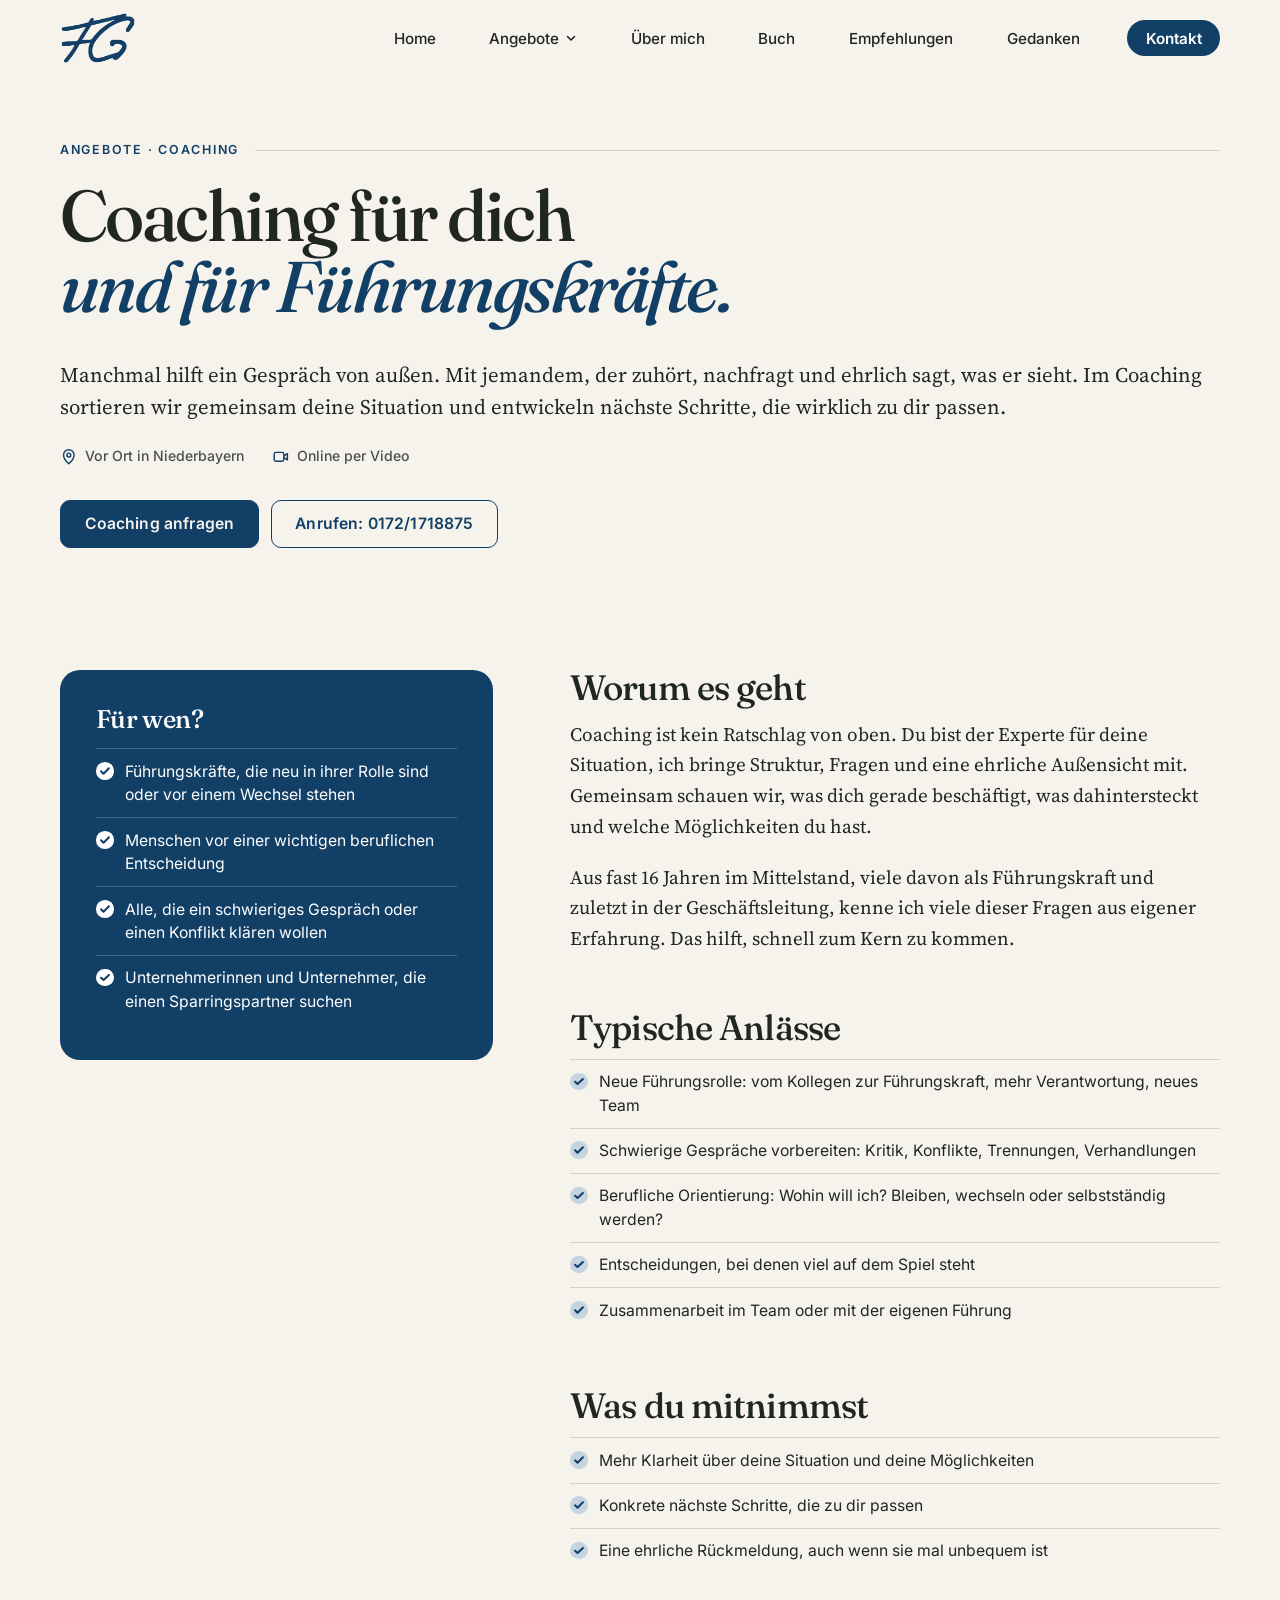
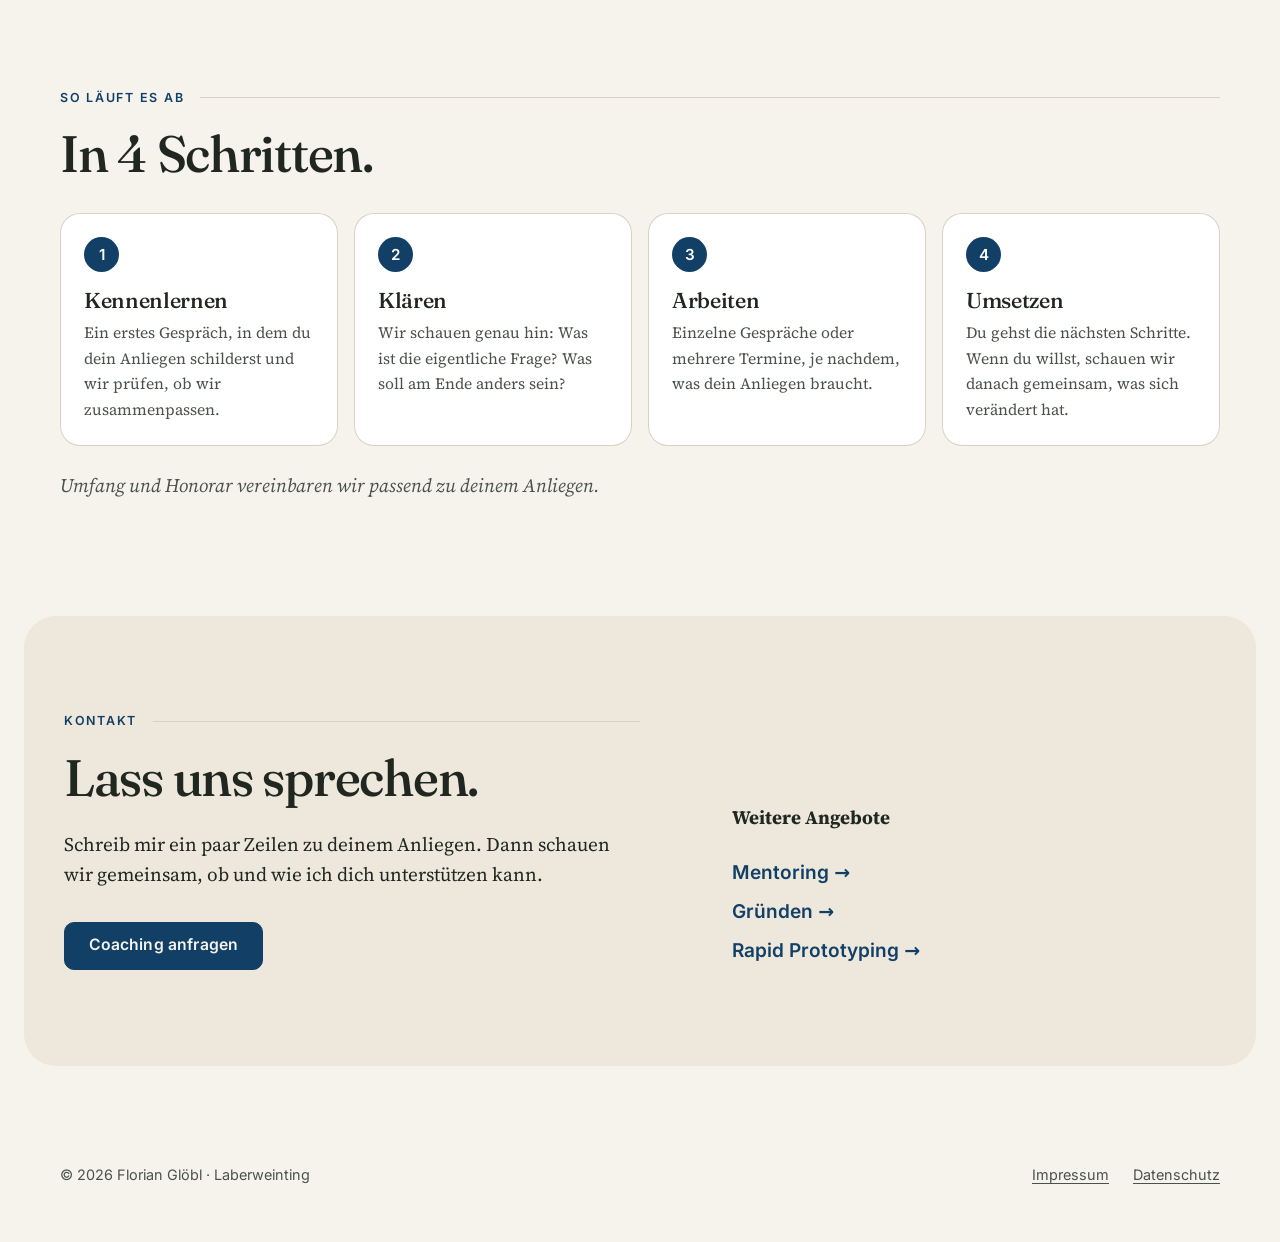
==== commit 1950b672: "Website-Build c301d8e" ====
--- a/coaching/index.html
+++ b/coaching/index.html
@@ -1 +1 @@
-<!DOCTYPE html><html lang="de"><head><meta charset="utf-8"><meta name="viewport" content="width=device-width, initial-scale=1"><title>Coaching und Führungskräftecoaching in Niederbayern und online · Florian Glöbl</title><meta name="description" content="Persönliches Coaching und Führungskräftecoaching mit Florian Glöbl, vor Ort in Niederbayern oder online: Entscheidungen klären, die eigene Rolle finden, schwierige Gespräche vorbereiten. Ehrlich, direkt und auf Augenhöhe."><link rel="canonical" href="https://floriangloebl.de/coaching/"><meta name="robots" content="index, follow"><meta name="theme-color" content="#f6f3ed"><link rel="icon" href="/favicon.svg" type="image/svg+xml"><link rel="sitemap" href="/sitemap-index.xml"><meta property="og:type" content="website"><meta property="og:locale" content="de_DE"><meta property="og:site_name" content="Florian Glöbl"><meta property="og:title" content="Coaching und Führungskräftecoaching in Niederbayern und online · Florian Glöbl"><meta property="og:description" content="Persönliches Coaching und Führungskräftecoaching mit Florian Glöbl, vor Ort in Niederbayern oder online: Entscheidungen klären, die eigene Rolle finden, schwierige Gespräche vorbereiten. Ehrlich, direkt und auf Augenhöhe."><meta property="og:url" content="https://floriangloebl.de/coaching/"><meta property="og:image" content="https://floriangloebl.de/og.jpg"><meta property="og:image:alt" content="Coaching und Führungskräftecoaching in Niederbayern und online · Florian Glöbl"><meta name="twitter:card" content="summary_large_image"><meta name="twitter:title" content="Coaching und Führungskräftecoaching in Niederbayern und online · Florian Glöbl"><meta name="twitter:description" content="Persönliches Coaching und Führungskräftecoaching mit Florian Glöbl, vor Ort in Niederbayern oder online: Entscheidungen klären, die eigene Rolle finden, schwierige Gespräche vorbereiten. Ehrlich, direkt und auf Augenhöhe."><meta name="twitter:image" content="https://floriangloebl.de/og.jpg"><meta name="author" content="Florian Glöbl"><script type="application/ld+json">{"@context":"https://schema.org","@graph":[{"@type":"WebSite","@id":"https://floriangloebl.de/#website","url":"https://floriangloebl.de/","name":"Florian Glöbl","inLanguage":"de-DE","publisher":{"@id":"https://floriangloebl.de/#person"}},{"@type":"Person","@id":"https://floriangloebl.de/#person","name":"Florian Glöbl","url":"https://floriangloebl.de/","image":"https://floriangloebl.de/og.jpg","jobTitle":"Coach, Mentor und Berater","description":"Coaching und Führungskräftecoaching, Mentoring und Unterstützung beim Gründen, in Niederbayern und online. Florian Glöbl aus Laberweinting: fast 16 Jahre Erfahrung im Mittelstand, ehrlich, direkt und auf Augenhöhe.","email":"mailto:f.gloebl@gmx.de","address":{"@type":"PostalAddress","addressLocality":"Laberweinting","postalCode":"84082","addressRegion":"Bayern","addressCountry":"DE"},"knowsAbout":["Coaching","Führungskräftecoaching","Mentoring","Gründungsberatung","Organisationsentwicklung","Lean Management","ERP","Supply Chain"],"worksFor":[{"@type":"Organization","name":"Glöbl & Partner","url":"https://www.g-u-p.de/"},{"@type":"Organization","name":"Coolab AG","url":"https://coolab.ch/"},{"@type":"Organization","name":"Werkskante","url":"https://www.werkskante.de/"}],"sameAs":["https://www.linkedin.com/in/florian-gl%C3%B6bl-825a6a19b/","https://www.g-u-p.de/team","https://hoechstleistungskiller.v-und-s.de/"]},{"@type":"Service","name":"Coaching und Führungskräftecoaching in Niederbayern und online","description":"Persönliches Coaching und Führungskräftecoaching mit Florian Glöbl, vor Ort in Niederbayern oder online: Entscheidungen klären, die eigene Rolle finden, schwierige Gespräche vorbereiten. Ehrlich, direkt und auf Augenhöhe.","url":"https://floriangloebl.de/coaching/","areaServed":[{"@type":"AdministrativeArea","name":"Niederbayern"},{"@type":"Country","name":"Deutschland"},{"@type":"Country","name":"Schweiz"}],"availableChannel":[{"@type":"ServiceChannel","name":"Vor Ort in Niederbayern"},{"@type":"ServiceChannel","name":"Online per Video"}],"provider":{"@id":"https://floriangloebl.de/#person"}}]}</script><script>document.documentElement.classList.add('js');</script><link rel="stylesheet" href="/_astro/Base.BvFQ4pBW.css"></head><body><a class="skip-link" href="#inhalt">Zum Inhalt springen</a><header class="site-header"><div class="wrap"><a class="brand" href="/">Florian Glöbl</a><button class="nav-toggle" type="button" aria-expanded="false" aria-controls="hauptmenue"><span class="bars" aria-hidden="true"></span> Menü</button><nav class="nav" id="hauptmenue" aria-label="Hauptmenü"><ul class="nav-list"><li><a href="/">Home</a></li><li class="nav-drop"><button class="nav-drop__btn" type="button" aria-expanded="false" aria-controls="angebote-menue">Angebote<svg viewBox="0 0 12 12" aria-hidden="true"><path d="M2.5 4.5 6 8l3.5-3.5"></path></svg></button><div class="nav-drop__panel" id="angebote-menue"><ul><li><a href="/coaching/" aria-current="page"><span class="nav-drop__icon"><svg viewBox="0 0 24 24" aria-hidden="true"><path d="M4 6.5A2.5 2.5 0 0 1 6.5 4h11A2.5 2.5 0 0 1 20 6.5v7a2.5 2.5 0 0 1-2.5 2.5H11l-4.5 4v-4h0A2.5 2.5 0 0 1 4 13.5z"/><path d="M8.5 9.5h7M8.5 12.5h4"/></svg></span><span><strong>Coaching</strong><small>Für dich und für Führungskräfte</small></span></a></li><li><a href="/mentoring/"><span class="nav-drop__icon"><svg viewBox="0 0 24 24" aria-hidden="true"><circle cx="8" cy="8" r="3"/><circle cx="16.5" cy="10" r="2.5"/><path d="M3 19c.6-3 2.6-5 5-5s4.4 2 5 5M13.5 19c.4-2 1.6-3.5 3-3.5s2.6 1.5 3 3.5"/></svg></span><span><strong>Mentoring</strong><small>Begleitung über längere Zeit</small></span></a></li><li><a href="/gruenden/"><span class="nav-drop__icon"><svg viewBox="0 0 24 24" aria-hidden="true"><path d="M12 3c3 2 4.5 5 4.5 8.5L15 15H9l-1.5-3.5C7.5 8 9 5 12 3z"/><circle cx="12" cy="9" r="1.6"/><path d="M9 15l-2 4 3-1M15 15l2 4-3-1"/></svg></span><span><strong>Gründen</strong><small>In Deutschland und der Schweiz</small></span></a></li><li><a href="/rapid-prototyping/"><span class="nav-drop__icon"><svg viewBox="0 0 24 24" aria-hidden="true"><path d="M9 18h6M10 21h4"/><path d="M12 3a6 6 0 0 0-3.5 10.9c.6.5 1 1.2 1 2.1h5c0-.9.4-1.6 1-2.1A6 6 0 0 0 12 3z"/></svg></span><span><strong>Rapid Prototyping</strong><small>Schnell zum Prototyp mit KI</small></span></a></li></ul></div></li><li><a href="/#ueber-mich">Über mich</a></li><li><a href="/#buch">Buch</a></li><li><a href="/#nachdenken">Empfehlungen</a></li><li><a href="/gedanken/">Gedanken</a></li><li class="nav-cta-item"><a class="nav-cta" href="/#kontakt">Kontakt</a></li></ul></nav></div></header><main id="inhalt"><article class="offer-page"><header class="offer-hero"><div class="wrap"><p class="kicker"><span><a href="/#coaching">Angebote</a> · Coaching</span></p><h1>Coaching für dich <em>und für Führungskräfte.</em></h1><p class="lead">Manchmal hilft ein Gespräch von außen. Mit jemandem, der zuhört, nachfragt und ehrlich sagt, was er sieht. Im Coaching sortieren wir gemeinsam deine Situation und entwickeln nächste Schritte, die wirklich zu dir passen.</p><p class="offer-facts"><span><svg viewBox="0 0 20 20" aria-hidden="true"><path d="M10 18s6-5.2 6-10a6 6 0 1 0-12 0c0 4.8 6 10 6 10z"></path><circle cx="10" cy="8" r="2.2"></circle></svg>Vor Ort in Niederbayern</span><span><svg viewBox="0 0 20 20" aria-hidden="true"><rect x="2.5" y="5" width="11" height="10" rx="2"></rect><path d="m13.5 9 4-2.5v7l-4-2.5"></path></svg>Online per Video</span></p><div class="actions"><a class="btn btn--primary" href="mailto:f.gloebl@gmx.de?subject=Anfrage%20Coaching">Coaching anfragen</a><a class="btn btn--ghost" href="tel:+491721718875">Anrufen: 0172/1718875</a></div></div></header><section class="section"><div class="wrap offer-grid-page"><aside class="offer-aside"><h2>Für wen?</h2><ul class="checks"><li>Führungskräfte, die neu in ihrer Rolle sind oder vor einem Wechsel stehen</li><li>Menschen vor einer wichtigen beruflichen Entscheidung</li><li>Alle, die ein schwieriges Gespräch oder einen Konflikt klären wollen</li><li>Unternehmerinnen und Unternehmer, die einen Sparringspartner suchen</li></ul></aside><div class="offer-body"><section><h2>Worum es geht</h2><p>Coaching ist kein Ratschlag von oben. Du bist der Experte für deine Situation, ich bringe Struktur, Fragen und eine ehrliche Außensicht mit. Gemeinsam schauen wir, was dich gerade beschäftigt, was dahintersteckt und welche Möglichkeiten du hast.</p><p>Aus fast 16 Jahren im Mittelstand, viele davon als Führungskraft und zuletzt in der Geschäftsleitung, kenne ich viele dieser Fragen aus eigener Erfahrung. Das hilft, schnell zum Kern zu kommen.</p></section><section><h2>Typische Anlässe</h2><ul class="checks"><li>Neue Führungsrolle: vom Kollegen zur Führungskraft, mehr Verantwortung, neues Team</li><li>Schwierige Gespräche vorbereiten: Kritik, Konflikte, Trennungen, Verhandlungen</li><li>Berufliche Orientierung: Wohin will ich? Bleiben, wechseln oder selbstständig werden?</li><li>Entscheidungen, bei denen viel auf dem Spiel steht</li><li>Zusammenarbeit im Team oder mit der eigenen Führung</li></ul></section><section><h2>Was du mitnimmst</h2><ul class="checks"><li>Mehr Klarheit über deine Situation und deine Möglichkeiten</li><li>Konkrete nächste Schritte, die zu dir passen</li><li>Eine ehrliche Rückmeldung, auch wenn sie mal unbequem ist</li></ul></section></div></div></section><section class="section"><div class="wrap"><p class="kicker">So läuft es ab</p><h2>In 4 Schritten.</h2><ol class="steps"><li><h3>Kennenlernen</h3><p>Ein erstes Gespräch, in dem du dein Anliegen schilderst und wir prüfen, ob wir zusammenpassen.</p></li><li><h3>Klären</h3><p>Wir schauen genau hin: Was ist die eigentliche Frage? Was soll am Ende anders sein?</p></li><li><h3>Arbeiten</h3><p>Einzelne Gespräche oder mehrere Termine, je nachdem, was dein Anliegen braucht.</p></li><li><h3>Umsetzen</h3><p>Du gehst die nächsten Schritte. Wenn du willst, schauen wir danach gemeinsam, was sich verändert hat.</p></li></ol><p class="steps-note">Umfang und Honorar vereinbaren wir passend zu deinem Anliegen.</p></div></section><section class="contact"><div class="wrap"><div class="prose"><p class="kicker">Kontakt</p><h2>Lass uns sprechen.</h2><p class="lead">Schreib mir ein paar Zeilen zu deinem Anliegen. Dann schauen wir gemeinsam, ob und wie ich dich unterstützen kann.</p><div class="actions"><a class="btn btn--primary" href="mailto:f.gloebl@gmx.de?subject=Anfrage%20Coaching">Coaching anfragen</a></div></div><nav class="other-offers" aria-label="Weitere Angebote"><p><strong>Weitere Angebote</strong></p><ul><li><a href="/mentoring/">Mentoring →</a></li><li><a href="/gruenden/">Gründen →</a></li><li><a href="/rapid-prototyping/">Rapid Prototyping →</a></li></ul></nav></div></section></article></main><footer class="site-footer"><div class="wrap"><p>© 2026 Florian Glöbl · Laberweinting</p><ul><li><a href="/impressum/">Impressum</a></li><li><a href="/datenschutz/">Datenschutz</a></li></ul></div></footer><script type="module">var e=document.querySelector(`.site-header`),t=document.querySelector(`.nav-toggle`),n=document.getElementById(`hauptmenue`),r=e=>{t?.setAttribute(`aria-expanded`,String(e)),n?.classList.toggle(`is-open`,e)};t?.addEventListener(`click`,()=>r(t.getAttribute(`aria-expanded`)!==`true`)),n?.addEventListener(`click`,e=>{e.target.closest(`a`)&&r(!1)}),document.addEventListener(`keydown`,e=>{e.key===`Escape`&&t?.getAttribute(`aria-expanded`)===`true`&&(r(!1),t.focus())});var i=document.querySelector(`.nav-drop`),a=i?.querySelector(`.nav-drop__btn`),o=e=>{a?.setAttribute(`aria-expanded`,String(e)),i?.classList.toggle(`is-open`,e)},s=()=>matchMedia(`(hover: hover) and (min-width: 1181px)`).matches;a?.addEventListener(`click`,()=>o(s()?!0:a.getAttribute(`aria-expanded`)!==`true`)),i?.addEventListener(`mouseenter`,()=>{matchMedia(`(hover: hover) and (min-width: 1181px)`).matches&&o(!0)}),i?.addEventListener(`mouseleave`,()=>{matchMedia(`(hover: hover) and (min-width: 1181px)`).matches&&o(!1)}),document.addEventListener(`click`,e=>{i&&!i.contains(e.target)&&o(!1)}),i?.addEventListener(`keydown`,e=>{e.key===`Escape`&&(o(!1),a?.focus())}),i?.addEventListener(`focusout`,e=>{i.contains(e.relatedTarget)||o(!1)});var c=document.querySelectorAll(`[data-reveal]`);if(`IntersectionObserver`in window){let e=new IntersectionObserver(t=>{for(let n of t)n.isIntersecting&&(n.target.classList.add(`is-visible`),e.unobserve(n.target))},{rootMargin:`0px 0px -8% 0px`});c.forEach(t=>e.observe(t))}else c.forEach(e=>e.classList.add(`is-visible`));var l=()=>e?.classList.toggle(`is-scrolled`,window.scrollY>8);l(),window.addEventListener(`scroll`,l,{passive:!0});</script></body></html>+<!DOCTYPE html><html lang="de"><head><meta charset="utf-8"><meta name="viewport" content="width=device-width, initial-scale=1"><title>Coaching und Führungskräftecoaching in Niederbayern und online · Florian Glöbl</title><meta name="description" content="Persönliches Coaching und Führungskräftecoaching mit Florian Glöbl, vor Ort in Niederbayern oder online: Entscheidungen klären, die eigene Rolle finden, schwierige Gespräche vorbereiten. Ehrlich, direkt und auf Augenhöhe."><link rel="canonical" href="https://floriangloebl.de/coaching/"><meta name="robots" content="index, follow"><meta name="theme-color" content="#f6f3ed"><link rel="icon" href="/favicon.svg" type="image/svg+xml"><link rel="sitemap" href="/sitemap-index.xml"><meta property="og:type" content="website"><meta property="og:locale" content="de_DE"><meta property="og:site_name" content="Florian Glöbl"><meta property="og:title" content="Coaching und Führungskräftecoaching in Niederbayern und online · Florian Glöbl"><meta property="og:description" content="Persönliches Coaching und Führungskräftecoaching mit Florian Glöbl, vor Ort in Niederbayern oder online: Entscheidungen klären, die eigene Rolle finden, schwierige Gespräche vorbereiten. Ehrlich, direkt und auf Augenhöhe."><meta property="og:url" content="https://floriangloebl.de/coaching/"><meta property="og:image" content="https://floriangloebl.de/og.jpg"><meta property="og:image:alt" content="Coaching und Führungskräftecoaching in Niederbayern und online · Florian Glöbl"><meta name="twitter:card" content="summary_large_image"><meta name="twitter:title" content="Coaching und Führungskräftecoaching in Niederbayern und online · Florian Glöbl"><meta name="twitter:description" content="Persönliches Coaching und Führungskräftecoaching mit Florian Glöbl, vor Ort in Niederbayern oder online: Entscheidungen klären, die eigene Rolle finden, schwierige Gespräche vorbereiten. Ehrlich, direkt und auf Augenhöhe."><meta name="twitter:image" content="https://floriangloebl.de/og.jpg"><meta name="author" content="Florian Glöbl"><script type="application/ld+json">{"@context":"https://schema.org","@graph":[{"@type":"WebSite","@id":"https://floriangloebl.de/#website","url":"https://floriangloebl.de/","name":"Florian Glöbl","inLanguage":"de-DE","publisher":{"@id":"https://floriangloebl.de/#person"}},{"@type":"Person","@id":"https://floriangloebl.de/#person","name":"Florian Glöbl","url":"https://floriangloebl.de/","image":"https://floriangloebl.de/og.jpg","jobTitle":"Coach, Mentor und Berater","description":"Coaching und Führungskräftecoaching, Mentoring und Unterstützung beim Gründen, in Niederbayern und online. Florian Glöbl aus Laberweinting: fast 16 Jahre Erfahrung im Mittelstand, ehrlich, direkt und auf Augenhöhe.","email":"mailto:f.gloebl@gmx.de","address":{"@type":"PostalAddress","addressLocality":"Laberweinting","postalCode":"84082","addressRegion":"Bayern","addressCountry":"DE"},"knowsAbout":["Coaching","Führungskräftecoaching","Mentoring","Gründungsberatung","Organisationsentwicklung","Lean Management","ERP","Supply Chain"],"worksFor":[{"@type":"Organization","name":"Glöbl & Partner","url":"https://www.g-u-p.de/"},{"@type":"Organization","name":"Coolab AG","url":"https://coolab.ch/"},{"@type":"Organization","name":"Werkskante","url":"https://www.werkskante.de/"}],"sameAs":["https://www.linkedin.com/in/florian-gl%C3%B6bl-825a6a19b/","https://www.g-u-p.de/team","https://hoechstleistungskiller.v-und-s.de/"]},{"@type":"Service","name":"Coaching und Führungskräftecoaching in Niederbayern und online","description":"Persönliches Coaching und Führungskräftecoaching mit Florian Glöbl, vor Ort in Niederbayern oder online: Entscheidungen klären, die eigene Rolle finden, schwierige Gespräche vorbereiten. Ehrlich, direkt und auf Augenhöhe.","url":"https://floriangloebl.de/coaching/","areaServed":[{"@type":"AdministrativeArea","name":"Niederbayern"},{"@type":"Country","name":"Deutschland"},{"@type":"Country","name":"Schweiz"}],"availableChannel":[{"@type":"ServiceChannel","name":"Vor Ort in Niederbayern"},{"@type":"ServiceChannel","name":"Online per Video"}],"provider":{"@id":"https://floriangloebl.de/#person"}}]}</script><script>document.documentElement.classList.add('js');</script><link rel="stylesheet" href="/_astro/Base.BH9J_eIr.css"></head><body><a class="skip-link" href="#inhalt">Zum Inhalt springen</a><header class="site-header"><div class="wrap"><a class="brand" href="/" aria-label="Florian Glöbl, zur Startseite"><span class="logo-fg" role="img" aria-label="Florian Glöbl"></span></a><button class="nav-toggle" type="button" aria-expanded="false" aria-controls="hauptmenue"><span class="bars" aria-hidden="true"></span> Menü</button><nav class="nav" id="hauptmenue" aria-label="Hauptmenü"><ul class="nav-list"><li><a href="/">Home</a></li><li class="nav-drop"><button class="nav-drop__btn" type="button" aria-expanded="false" aria-controls="angebote-menue">Angebote<svg viewBox="0 0 12 12" aria-hidden="true"><path d="M2.5 4.5 6 8l3.5-3.5"></path></svg></button><div class="nav-drop__panel" id="angebote-menue"><ul><li><a href="/coaching/" aria-current="page"><span class="nav-drop__icon"><svg viewBox="0 0 24 24" aria-hidden="true"><path d="M4 6.5A2.5 2.5 0 0 1 6.5 4h11A2.5 2.5 0 0 1 20 6.5v7a2.5 2.5 0 0 1-2.5 2.5H11l-4.5 4v-4h0A2.5 2.5 0 0 1 4 13.5z"/><path d="M8.5 9.5h7M8.5 12.5h4"/></svg></span><span><strong>Coaching</strong><small>Für dich und für Führungskräfte</small></span></a></li><li><a href="/mentoring/"><span class="nav-drop__icon"><svg viewBox="0 0 24 24" aria-hidden="true"><circle cx="8" cy="8" r="3"/><circle cx="16.5" cy="10" r="2.5"/><path d="M3 19c.6-3 2.6-5 5-5s4.4 2 5 5M13.5 19c.4-2 1.6-3.5 3-3.5s2.6 1.5 3 3.5"/></svg></span><span><strong>Mentoring</strong><small>Begleitung über längere Zeit</small></span></a></li><li><a href="/gruenden/"><span class="nav-drop__icon"><svg viewBox="0 0 24 24" aria-hidden="true"><path d="M12 3c3 2 4.5 5 4.5 8.5L15 15H9l-1.5-3.5C7.5 8 9 5 12 3z"/><circle cx="12" cy="9" r="1.6"/><path d="M9 15l-2 4 3-1M15 15l2 4-3-1"/></svg></span><span><strong>Gründen</strong><small>In Deutschland und der Schweiz</small></span></a></li><li><a href="/rapid-prototyping/"><span class="nav-drop__icon"><svg viewBox="0 0 24 24" aria-hidden="true"><path d="M9 18h6M10 21h4"/><path d="M12 3a6 6 0 0 0-3.5 10.9c.6.5 1 1.2 1 2.1h5c0-.9.4-1.6 1-2.1A6 6 0 0 0 12 3z"/></svg></span><span><strong>Rapid Prototyping</strong><small>Mit Prozessverständnis und KI</small></span></a></li></ul></div></li><li><a href="/#ueber-mich">Über mich</a></li><li><a href="/#buch">Buch</a></li><li><a href="/#nachdenken">Empfehlungen</a></li><li><a href="/gedanken/">Gedanken</a></li><li class="nav-cta-item"><a class="nav-cta" href="/#kontakt">Kontakt</a></li></ul></nav></div></header><main id="inhalt"><article class="offer-page"><header class="offer-hero"><div class="wrap"><p class="kicker"><span><a href="/#coaching">Angebote</a> · Coaching</span></p><h1>Coaching für dich <em>und für Führungskräfte.</em></h1><p class="lead">Manchmal hilft ein Gespräch von außen. Mit jemandem, der zuhört, nachfragt und ehrlich sagt, was er sieht. Im Coaching sortieren wir gemeinsam deine Situation und entwickeln nächste Schritte, die wirklich zu dir passen.</p><p class="offer-facts"><span><svg viewBox="0 0 20 20" aria-hidden="true"><path d="M10 18s6-5.2 6-10a6 6 0 1 0-12 0c0 4.8 6 10 6 10z"></path><circle cx="10" cy="8" r="2.2"></circle></svg>Vor Ort in Niederbayern</span><span><svg viewBox="0 0 20 20" aria-hidden="true"><rect x="2.5" y="5" width="11" height="10" rx="2"></rect><path d="m13.5 9 4-2.5v7l-4-2.5"></path></svg>Online per Video</span></p><div class="actions"><a class="btn btn--primary" href="mailto:f.gloebl@gmx.de?subject=Anfrage%20Coaching">Coaching anfragen</a><a class="btn btn--ghost" href="tel:+491721718875">Anrufen: 0172/1718875</a></div></div></header><section class="section"><div class="wrap offer-grid-page"><aside class="offer-aside"><h2>Für wen?</h2><ul class="checks"><li>Führungskräfte, die neu in ihrer Rolle sind oder vor einem Wechsel stehen</li><li>Menschen vor einer wichtigen beruflichen Entscheidung</li><li>Alle, die ein schwieriges Gespräch oder einen Konflikt klären wollen</li><li>Unternehmerinnen und Unternehmer, die einen Sparringspartner suchen</li></ul></aside><div class="offer-body"><section><h2>Worum es geht</h2><p>Coaching ist kein Ratschlag von oben. Du bist der Experte für deine Situation, ich bringe Struktur, Fragen und eine ehrliche Außensicht mit. Gemeinsam schauen wir, was dich gerade beschäftigt, was dahintersteckt und welche Möglichkeiten du hast.</p><p>Aus fast 16 Jahren im Mittelstand, viele davon als Führungskraft und zuletzt in der Geschäftsleitung, kenne ich viele dieser Fragen aus eigener Erfahrung. Das hilft, schnell zum Kern zu kommen.</p></section><section><h2>Typische Anlässe</h2><ul class="checks"><li>Neue Führungsrolle: vom Kollegen zur Führungskraft, mehr Verantwortung, neues Team</li><li>Schwierige Gespräche vorbereiten: Kritik, Konflikte, Trennungen, Verhandlungen</li><li>Berufliche Orientierung: Wohin will ich? Bleiben, wechseln oder selbstständig werden?</li><li>Entscheidungen, bei denen viel auf dem Spiel steht</li><li>Zusammenarbeit im Team oder mit der eigenen Führung</li></ul></section><section><h2>Was du mitnimmst</h2><ul class="checks"><li>Mehr Klarheit über deine Situation und deine Möglichkeiten</li><li>Konkrete nächste Schritte, die zu dir passen</li><li>Eine ehrliche Rückmeldung, auch wenn sie mal unbequem ist</li></ul></section></div></div></section><section class="section"><div class="wrap"><p class="kicker">So läuft es ab</p><h2>In 4 Schritten.</h2><ol class="steps"><li><h3>Kennenlernen</h3><p>Ein erstes Gespräch, in dem du dein Anliegen schilderst und wir prüfen, ob wir zusammenpassen.</p></li><li><h3>Klären</h3><p>Wir schauen genau hin: Was ist die eigentliche Frage? Was soll am Ende anders sein?</p></li><li><h3>Arbeiten</h3><p>Einzelne Gespräche oder mehrere Termine, je nachdem, was dein Anliegen braucht.</p></li><li><h3>Umsetzen</h3><p>Du gehst die nächsten Schritte. Wenn du willst, schauen wir danach gemeinsam, was sich verändert hat.</p></li></ol><p class="steps-note">Umfang und Honorar vereinbaren wir passend zu deinem Anliegen.</p></div></section><section class="contact"><div class="wrap"><div class="prose"><p class="kicker">Kontakt</p><h2>Lass uns sprechen.</h2><p class="lead">Schreib mir ein paar Zeilen zu deinem Anliegen. Dann schauen wir gemeinsam, ob und wie ich dich unterstützen kann.</p><div class="actions"><a class="btn btn--primary" href="mailto:f.gloebl@gmx.de?subject=Anfrage%20Coaching">Coaching anfragen</a></div></div><nav class="other-offers" aria-label="Weitere Angebote"><p><strong>Weitere Angebote</strong></p><ul><li><a href="/mentoring/">Mentoring →</a></li><li><a href="/gruenden/">Gründen →</a></li><li><a href="/rapid-prototyping/">Rapid Prototyping →</a></li></ul></nav></div></section></article></main><footer class="site-footer"><div class="wrap"><p>© 2026 Florian Glöbl · Laberweinting</p><ul><li><a href="/impressum/">Impressum</a></li><li><a href="/datenschutz/">Datenschutz</a></li></ul></div></footer><script type="module">var e=document.querySelector(`.site-header`),t=document.querySelector(`.nav-toggle`),n=document.getElementById(`hauptmenue`),r=e=>{t?.setAttribute(`aria-expanded`,String(e)),n?.classList.toggle(`is-open`,e)};t?.addEventListener(`click`,()=>r(t.getAttribute(`aria-expanded`)!==`true`)),n?.addEventListener(`click`,e=>{e.target.closest(`a`)&&r(!1)}),document.addEventListener(`keydown`,e=>{e.key===`Escape`&&t?.getAttribute(`aria-expanded`)===`true`&&(r(!1),t.focus())});var i=document.querySelector(`.nav-drop`),a=i?.querySelector(`.nav-drop__btn`),o=e=>{a?.setAttribute(`aria-expanded`,String(e)),i?.classList.toggle(`is-open`,e)},s=()=>matchMedia(`(hover: hover) and (min-width: 1181px)`).matches;a?.addEventListener(`click`,()=>o(s()?!0:a.getAttribute(`aria-expanded`)!==`true`)),i?.addEventListener(`mouseenter`,()=>{matchMedia(`(hover: hover) and (min-width: 1181px)`).matches&&o(!0)}),i?.addEventListener(`mouseleave`,()=>{matchMedia(`(hover: hover) and (min-width: 1181px)`).matches&&o(!1)}),document.addEventListener(`click`,e=>{i&&!i.contains(e.target)&&o(!1)}),i?.addEventListener(`keydown`,e=>{e.key===`Escape`&&(o(!1),a?.focus())}),i?.addEventListener(`focusout`,e=>{i.contains(e.relatedTarget)||o(!1)});var c=document.querySelectorAll(`[data-reveal]`);if(`IntersectionObserver`in window){let e=new IntersectionObserver(t=>{for(let n of t)n.isIntersecting&&(n.target.classList.add(`is-visible`),e.unobserve(n.target))},{rootMargin:`0px 0px -8% 0px`});c.forEach(t=>e.observe(t))}else c.forEach(e=>e.classList.add(`is-visible`));var l=()=>e?.classList.toggle(`is-scrolled`,window.scrollY>8);l(),window.addEventListener(`scroll`,l,{passive:!0});</script></body></html>
--- a/_astro/Base.BH9J_eIr.css
+++ b/_astro/Base.BH9J_eIr.css
@@ -0,0 +1 @@
+@font-face{font-family:"Source Serif 4 Variable";font-style:normal;font-display:swap;font-weight:200 900;src:url(/_astro/source-serif-4-cyrillic-ext-opsz-normal.DIwfbPUE.woff2)format("woff2-variations");unicode-range:U+460-52F,U+1C80-1C8A,U+20B4,U+2DE0-2DFF,U+A640-A69F,U+FE2E-FE2F}@font-face{font-family:"Source Serif 4 Variable";font-style:normal;font-display:swap;font-weight:200 900;src:url(/_astro/source-serif-4-cyrillic-opsz-normal.C0olyEE-.woff2)format("woff2-variations");unicode-range:U+301,U+400-45F,U+490-491,U+4B0-4B1,U+2116}@font-face{font-family:"Source Serif 4 Variable";font-style:normal;font-display:swap;font-weight:200 900;src:url(/_astro/source-serif-4-greek-opsz-normal.DrHU7SY7.woff2)format("woff2-variations");unicode-range:U+370-377,U+37A-37F,U+384-38A,U+38C,U+38E-3A1,U+3A3-3FF}@font-face{font-family:"Source Serif 4 Variable";font-style:normal;font-display:swap;font-weight:200 900;src:url(/_astro/source-serif-4-vietnamese-opsz-normal.BOyYyU_V.woff2)format("woff2-variations");unicode-range:U+102-103,U+110-111,U+128-129,U+168-169,U+1A0-1A1,U+1AF-1B0,U+300-301,U+303-304,U+308-309,U+323,U+329,U+1EA0-1EF9,U+20AB}@font-face{font-family:"Source Serif 4 Variable";font-style:normal;font-display:swap;font-weight:200 900;src:url(/_astro/source-serif-4-latin-ext-opsz-normal.HoL-AExg.woff2)format("woff2-variations");unicode-range:U+100-2BA,U+2BD-2C5,U+2C7-2CC,U+2CE-2D7,U+2DD-2FF,U+304,U+308,U+329,U+1D00-1DBF,U+1E00-1E9F,U+1EF2-1EFF,U+2020,U+20A0-20AB,U+20AD-20C0,U+2113,U+2C60-2C7F,U+A720-A7FF}@font-face{font-family:"Source Serif 4 Variable";font-style:normal;font-display:swap;font-weight:200 900;src:url(/_astro/source-serif-4-latin-opsz-normal.BpEBLj1O.woff2)format("woff2-variations");unicode-range:U+??,U+131,U+152-153,U+2BB-2BC,U+2C6,U+2DA,U+2DC,U+304,U+308,U+329,U+2000-206F,U+20AC,U+2122,U+2191,U+2193,U+2212,U+2215,U+FEFF,U+FFFD}@font-face{font-family:"Source Serif 4 Variable";font-style:italic;font-display:swap;font-weight:200 900;src:url(/_astro/source-serif-4-cyrillic-ext-opsz-italic.Bl6DJqma.woff2)format("woff2-variations");unicode-range:U+460-52F,U+1C80-1C8A,U+20B4,U+2DE0-2DFF,U+A640-A69F,U+FE2E-FE2F}@font-face{font-family:"Source Serif 4 Variable";font-style:italic;font-display:swap;font-weight:200 900;src:url(/_astro/source-serif-4-cyrillic-opsz-italic.Dibx14aP.woff2)format("woff2-variations");unicode-range:U+301,U+400-45F,U+490-491,U+4B0-4B1,U+2116}@font-face{font-family:"Source Serif 4 Variable";font-style:italic;font-display:swap;font-weight:200 900;src:url(/_astro/source-serif-4-greek-opsz-italic.CMW9dfKg.woff2)format("woff2-variations");unicode-range:U+370-377,U+37A-37F,U+384-38A,U+38C,U+38E-3A1,U+3A3-3FF}@font-face{font-family:"Source Serif 4 Variable";font-style:italic;font-display:swap;font-weight:200 900;src:url(/_astro/source-serif-4-vietnamese-opsz-italic.C-k5pZlm.woff2)format("woff2-variations");unicode-range:U+102-103,U+110-111,U+128-129,U+168-169,U+1A0-1A1,U+1AF-1B0,U+300-301,U+303-304,U+308-309,U+323,U+329,U+1EA0-1EF9,U+20AB}@font-face{font-family:"Source Serif 4 Variable";font-style:italic;font-display:swap;font-weight:200 900;src:url(/_astro/source-serif-4-latin-ext-opsz-italic.BhUEwDRF.woff2)format("woff2-variations");unicode-range:U+100-2BA,U+2BD-2C5,U+2C7-2CC,U+2CE-2D7,U+2DD-2FF,U+304,U+308,U+329,U+1D00-1DBF,U+1E00-1E9F,U+1EF2-1EFF,U+2020,U+20A0-20AB,U+20AD-20C0,U+2113,U+2C60-2C7F,U+A720-A7FF}@font-face{font-family:"Source Serif 4 Variable";font-style:italic;font-display:swap;font-weight:200 900;src:url(/_astro/source-serif-4-latin-opsz-italic.BOLXpvkj.woff2)format("woff2-variations");unicode-range:U+??,U+131,U+152-153,U+2BB-2BC,U+2C6,U+2DA,U+2DC,U+304,U+308,U+329,U+2000-206F,U+20AC,U+2122,U+2191,U+2193,U+2212,U+2215,U+FEFF,U+FFFD}@font-face{font-family:Fraunces Variable;font-style:normal;font-display:swap;font-weight:100 900;src:url(/_astro/fraunces-vietnamese-opsz-normal.Czevyj-6.woff2)format("woff2-variations");unicode-range:U+102-103,U+110-111,U+128-129,U+168-169,U+1A0-1A1,U+1AF-1B0,U+300-301,U+303-304,U+308-309,U+323,U+329,U+1EA0-1EF9,U+20AB}@font-face{font-family:Fraunces Variable;font-style:normal;font-display:swap;font-weight:100 900;src:url(/_astro/fraunces-latin-ext-opsz-normal.CJcjJNj7.woff2)format("woff2-variations");unicode-range:U+100-2BA,U+2BD-2C5,U+2C7-2CC,U+2CE-2D7,U+2DD-2FF,U+304,U+308,U+329,U+1D00-1DBF,U+1E00-1E9F,U+1EF2-1EFF,U+2020,U+20A0-20AB,U+20AD-20C0,U+2113,U+2C60-2C7F,U+A720-A7FF}@font-face{font-family:Fraunces Variable;font-style:normal;font-display:swap;font-weight:100 900;src:url(/_astro/fraunces-latin-opsz-normal.DihXLNYH.woff2)format("woff2-variations");unicode-range:U+??,U+131,U+152-153,U+2BB-2BC,U+2C6,U+2DA,U+2DC,U+304,U+308,U+329,U+2000-206F,U+20AC,U+2122,U+2191,U+2193,U+2212,U+2215,U+FEFF,U+FFFD}@font-face{font-family:Fraunces Variable;font-style:italic;font-display:swap;font-weight:100 900;src:url(/_astro/fraunces-vietnamese-opsz-italic.DxWqP7Ku.woff2)format("woff2-variations");unicode-range:U+102-103,U+110-111,U+128-129,U+168-169,U+1A0-1A1,U+1AF-1B0,U+300-301,U+303-304,U+308-309,U+323,U+329,U+1EA0-1EF9,U+20AB}@font-face{font-family:Fraunces Variable;font-style:italic;font-display:swap;font-weight:100 900;src:url(/_astro/fraunces-latin-ext-opsz-italic.CGbN9UgK.woff2)format("woff2-variations");unicode-range:U+100-2BA,U+2BD-2C5,U+2C7-2CC,U+2CE-2D7,U+2DD-2FF,U+304,U+308,U+329,U+1D00-1DBF,U+1E00-1E9F,U+1EF2-1EFF,U+2020,U+20A0-20AB,U+20AD-20C0,U+2113,U+2C60-2C7F,U+A720-A7FF}@font-face{font-family:Fraunces Variable;font-style:italic;font-display:swap;font-weight:100 900;src:url(/_astro/fraunces-latin-opsz-italic.lSdLDfvT.woff2)format("woff2-variations");unicode-range:U+??,U+131,U+152-153,U+2BB-2BC,U+2C6,U+2DA,U+2DC,U+304,U+308,U+329,U+2000-206F,U+20AC,U+2122,U+2191,U+2193,U+2212,U+2215,U+FEFF,U+FFFD}@font-face{font-family:Inter Variable;font-style:normal;font-display:swap;font-weight:100 900;src:url(/_astro/inter-cyrillic-ext-wght-normal.BOeWTOD4.woff2)format("woff2-variations");unicode-range:U+460-52F,U+1C80-1C8A,U+20B4,U+2DE0-2DFF,U+A640-A69F,U+FE2E-FE2F}@font-face{font-family:Inter Variable;font-style:normal;font-display:swap;font-weight:100 900;src:url(/_astro/inter-cyrillic-wght-normal.DqGufNeO.woff2)format("woff2-variations");unicode-range:U+301,U+400-45F,U+490-491,U+4B0-4B1,U+2116}@font-face{font-family:Inter Variable;font-style:normal;font-display:swap;font-weight:100 900;src:url(/_astro/inter-greek-ext-wght-normal.DlzME5K_.woff2)format("woff2-variations");unicode-range:U+1F??}@font-face{font-family:Inter Variable;font-style:normal;font-display:swap;font-weight:100 900;src:url(/_astro/inter-greek-wght-normal.CkhJZR-_.woff2)format("woff2-variations");unicode-range:U+370-377,U+37A-37F,U+384-38A,U+38C,U+38E-3A1,U+3A3-3FF}@font-face{font-family:Inter Variable;font-style:normal;font-display:swap;font-weight:100 900;src:url(/_astro/inter-vietnamese-wght-normal.CBcvBZtf.woff2)format("woff2-variations");unicode-range:U+102-103,U+110-111,U+128-129,U+168-169,U+1A0-1A1,U+1AF-1B0,U+300-301,U+303-304,U+308-309,U+323,U+329,U+1EA0-1EF9,U+20AB}@font-face{font-family:Inter Variable;font-style:normal;font-display:swap;font-weight:100 900;src:url(/_astro/inter-latin-ext-wght-normal.DO1Apj_S.woff2)format("woff2-variations");unicode-range:U+100-2BA,U+2BD-2C5,U+2C7-2CC,U+2CE-2D7,U+2DD-2FF,U+304,U+308,U+329,U+1D00-1DBF,U+1E00-1E9F,U+1EF2-1EFF,U+2020,U+20A0-20AB,U+20AD-20C0,U+2113,U+2C60-2C7F,U+A720-A7FF}@font-face{font-family:Inter Variable;font-style:normal;font-display:swap;font-weight:100 900;src:url(/_astro/inter-latin-wght-normal.Dx4kXJAl.woff2)format("woff2-variations");unicode-range:U+??,U+131,U+152-153,U+2BB-2BC,U+2C6,U+2DA,U+2DC,U+304,U+308,U+329,U+2000-206F,U+20AC,U+2122,U+2191,U+2193,U+2212,U+2215,U+FEFF,U+FFFD}:root{--paper:#f6f3ed;--paper-deep:#ede7dc;--ink:#202720;--ink-soft:#4b524b;--accent:#123f66;--accent-deep:#0b2c4a;--accent-tint:#c6d4e2;--taupe:#6f6455;--line:#d9d1c3;--serif:"Source Serif 4 Variable", Georgia, "Times New Roman", serif;--display:"Fraunces Variable", "Source Serif 4 Variable", Georgia, serif;--sans:"Inter Variable", system-ui, -apple-system, "Segoe UI", Roboto, "Helvetica Neue", Arial, sans-serif;--max:1160px;--gutter:clamp(1.25rem, 4vw, 2.5rem);--measure:36rem;--section:clamp(4.5rem, 10vw, 8.5rem);--radius:2px}*,:before,:after{box-sizing:border-box}html{-webkit-text-size-adjust:100%;scroll-padding-top:5rem}@media (prefers-reduced-motion:no-preference){html{scroll-behavior:smooth}}body{background:var(--paper);color:var(--ink);font-family:var(--serif);font-optical-sizing:auto;font-variant-numeric:oldstyle-nums proportional-nums;text-rendering:optimizelegibility;overflow-wrap:break-word;margin:0;font-size:clamp(1.0625rem,.4vw + .98rem,1.1875rem);line-height:1.62}img,picture{max-width:100%;height:auto;display:block}a{color:var(--accent);text-underline-offset:.18em;text-decoration-thickness:1px}a:hover{color:var(--accent-deep);text-decoration-thickness:2px}:focus-visible{outline:3px solid var(--accent);outline-offset:3px;border-radius:var(--radius)}h1,h2,h3{letter-spacing:-.01em;text-wrap:balance;margin:0 0 .5em;font-weight:400;line-height:1.12}h1{font-size:clamp(2.5rem,5.4vw,4.25rem)}h3{font-size:clamp(1.4rem,2vw,1.65rem);line-height:1.2}p{hyphens:auto;text-wrap:pretty;margin:0 0 1.05em}.wrap{width:100%;max-width:calc(var(--max) + 2 * var(--gutter));padding-inline:var(--gutter);margin-inline:auto}.section{padding-block:var(--section)}.section+.section{padding-top:0}.kicker{color:var(--taupe);letter-spacing:.16em;hyphens:manual;align-items:center;gap:1rem;margin:0 0 2rem;font-size:1.15rem;font-variant-caps:all-small-caps;display:flex}.kicker:after{content:"";border-top:1px dotted var(--taupe);opacity:.6;flex:1}.subline{color:var(--ink-soft);margin-top:-.2em;font-size:clamp(1.2rem,1.6vw,1.4rem);font-style:italic}.lead{font-size:clamp(1.2rem,1.4vw,1.35rem);line-height:1.55}.prose{max-width:var(--measure)}.arrows{margin:0 0 1.2em;padding:0;list-style:none}.arrows li{margin-bottom:.45em;padding-left:1.6em;position:relative}.arrows li:before{content:"→";color:var(--accent);font-family:var(--sans);position:absolute;left:0}.marginal{color:var(--taupe);border-top:1px solid var(--line);max-width:28rem;padding-top:.9rem;font-size:.98rem;line-height:1.5}.btn{border:1px solid var(--accent);border-radius:var(--radius);min-height:48px;font-family:var(--sans);letter-spacing:.01em;align-items:center;gap:.6em;padding:.7em 1.35em;font-size:.98rem;font-weight:600;line-height:1.2;text-decoration:none;display:inline-flex}.btn--primary{background:var(--accent);color:var(--paper)}.btn--primary:hover{background:var(--accent-deep);color:var(--paper)}.btn--ghost{color:var(--accent)}.btn--ghost:hover{background:var(--paper-deep)}.actions{flex-wrap:wrap;gap:.75rem;margin-top:2rem;display:flex}.photo{margin:0}.photo img{object-fit:cover;background:var(--paper-deep);width:100%;height:100%}.photo figcaption{color:var(--taupe);margin-top:.75rem;font-size:.95rem;font-style:italic;line-height:1.45}.photo--missing{border:2px dashed var(--taupe);min-height:14rem;color:var(--taupe);font-family:var(--sans);place-items:center;font-size:.9rem;display:grid}.skip-link{z-index:100;background:var(--ink);color:var(--paper);font-family:var(--sans);padding:.75rem 1rem;position:absolute;top:-10rem;left:1rem}.skip-link:focus{color:var(--paper);top:1rem}.visually-hidden{clip-path:inset(50%);white-space:nowrap;width:1px;height:1px;position:absolute;overflow:hidden}.site-header{z-index:20;background:color-mix(in srgb, var(--paper) 94%, transparent);backdrop-filter:blur(6px);border-bottom:1px solid #0000;transition:border-color .2s;position:sticky;top:0}.site-header.is-scrolled{border-bottom-color:var(--line)}.site-header .wrap{justify-content:space-between;align-items:center;gap:1rem;min-height:4.5rem;display:flex}.brand{color:var(--ink);letter-spacing:.14em;white-space:nowrap;font-size:1.2rem;font-variant-caps:all-small-caps;text-decoration:none}.brand:hover{color:var(--accent)}.nav ul{gap:clamp(1rem,2.2vw,2rem);margin:0;padding:0;list-style:none;display:flex}.nav a{color:var(--ink);font-family:var(--sans);padding-block:.5rem;font-size:.95rem;text-decoration:none}.nav a:hover,.nav a[aria-current=page]{color:var(--accent);text-decoration:underline}.nav .nav-coaching{color:var(--accent);font-weight:600}.nav-toggle{display:none}@media (width<=1180px){.js .nav-toggle{border:1px solid var(--line);border-radius:var(--radius);min-height:44px;color:var(--ink);font:600 .95rem var(--sans);cursor:pointer;background:0 0;align-items:center;gap:.5rem;padding:.4rem .8rem;display:inline-flex}.nav-toggle .bars,.nav-toggle .bars:before,.nav-toggle .bars:after{background:currentColor;width:18px;height:2px;display:block;position:relative}.nav-toggle .bars:before,.nav-toggle .bars:after{content:"";position:absolute;left:0}.nav-toggle .bars:before{top:-6px}.nav-toggle .bars:after{top:6px}.js .nav{background:var(--paper);border-bottom:1px solid var(--line);padding:.5rem var(--gutter) 1.5rem;display:none;position:absolute;inset:100% 0 auto}.js .nav.is-open{display:block}.nav ul{flex-direction:column;gap:0}.nav a{border-bottom:1px solid var(--line);padding:.85rem 0;font-size:1.05rem;display:block}html:not(.js) .site-header .wrap{flex-wrap:wrap;padding-block:.75rem}html:not(.js) .nav ul{flex-flow:wrap;gap:0 1.25rem}html:not(.js) .nav a{border:0;padding:.4rem 0}}.hero{padding-block:clamp(2.5rem, 7vw, 6rem) calc(var(--section) + 2rem)}.hero .wrap{grid-template-columns:minmax(0,1.08fr) minmax(0,.92fr);align-items:center;gap:clamp(2rem,6vw,5.5rem);display:grid}.hero h1{margin-bottom:.4em}.hero .photo{aspect-ratio:4/5}@media (width<=760px){.hero .wrap{grid-template-columns:minmax(0,1fr)}.hero .photo{aspect-ratio:5/6}}.split{grid-template-columns:minmax(0,1.15fr) minmax(0,.85fr);align-items:start;gap:clamp(2rem,6vw,5.5rem);display:grid}.split--flip{grid-template-columns:minmax(0,.95fr) minmax(0,1.05fr)}.split .photo{position:sticky;top:6rem}@media (width<=760px){.split,.split--flip{grid-template-columns:minmax(0,1fr)}.split .photo{position:static}}.offers-intro{max-width:44rem;margin-bottom:clamp(2.5rem,5vw,4rem)}.offer-main{background:var(--paper-deep);border-top:3px solid var(--accent);grid-template-columns:minmax(0,1fr) minmax(0,1fr);display:grid}.offer-main>div{padding:clamp(1.75rem,4vw,3.25rem)}.offer-main>div+div{border-left:1px solid var(--line)}.offer-tag{color:var(--accent);font-family:var(--sans);letter-spacing:.12em;text-transform:uppercase;margin:0 0 .75rem;font-size:.8rem;font-weight:600}.offer-detail{border-top:1px dotted var(--taupe);color:var(--ink-soft);margin-top:1.5rem;padding-top:1rem;font-size:.98rem}.offer-detail strong{color:var(--taupe);letter-spacing:.14em;font-size:1.1rem;font-variant-caps:all-small-caps;font-weight:400;display:block}@media (width<=860px){.offer-main{grid-template-columns:minmax(0,1fr)}.offer-main>div+div{border-left:0;border-top:1px solid var(--line)}}.offer-grid{grid-template-columns:repeat(2,minmax(0,1fr));gap:clamp(2rem,5vw,4.5rem);display:grid}.offer-grid article{border-top:1px solid var(--ink);padding-top:1.5rem}@media (width<=760px){.offer-grid{grid-template-columns:minmax(0,1fr)}}.statement{background:var(--accent);color:var(--paper);text-align:center;padding-block:clamp(4rem,10vw,7.5rem)}.statement p{hyphens:manual;max-width:40rem;margin:0 auto;font-size:clamp(1.6rem,3.4vw,2.5rem);font-style:italic;line-height:1.25}.statement+.section{padding-top:var(--section)}.strip{grid-template-columns:repeat(4,minmax(0,1fr));gap:clamp(.5rem,1.2vw,1rem);margin-block:clamp(2.5rem,5vw,4rem);display:grid}.strip .photo{aspect-ratio:3/4}.strip .photo:nth-child(2n){margin-top:clamp(1.5rem,4vw,3.5rem)}@media (width<=760px){.strip{grid-template-columns:repeat(2,minmax(0,1fr))}}.columns{grid-template-columns:repeat(2,minmax(0,1fr));gap:clamp(2rem,6vw,5.5rem);display:grid}@media (width<=760px){.columns{grid-template-columns:minmax(0,1fr)}}.aside-box{background:var(--paper-deep);border-left:3px solid var(--accent);padding:clamp(1.5rem,3.5vw,2.5rem)}.aside-box h3{margin-bottom:.6em}.aside-box p:last-child{margin-bottom:0}.benno{border-top:1px solid var(--line);margin-top:clamp(3.5rem,8vw,6rem);padding-top:clamp(3rem,6vw,4.5rem)}.benno .photo{max-width:34rem}.benno .photo figcaption{font-style:italic}.books{grid-template-columns:repeat(3,minmax(0,1fr));gap:clamp(1.5rem,4vw,3rem);margin-top:2rem;display:grid}.books article{border-top:1px solid var(--ink);padding-top:1.25rem}.books h3{font-size:1.3rem}.books .by{color:var(--taupe);letter-spacing:.12em;margin:-.3rem 0 .8rem;font-variant-caps:all-small-caps}.books p{font-size:1rem}@media (width<=900px){.books{grid-template-columns:minmax(0,1fr)}}.post-list{gap:clamp(2.5rem,5vw,3.5rem);margin:0;padding:0;list-style:none;display:grid}.post-list--two{grid-template-columns:repeat(2,minmax(0,1fr))}@media (width<=760px){.post-list--two{grid-template-columns:minmax(0,1fr)}}.post-card{gap:1rem;display:grid}.post-card--row{border-bottom:1px solid var(--line);grid-template-columns:minmax(0,.8fr) minmax(0,1.2fr);align-items:start;gap:clamp(1.25rem,4vw,3rem);padding-bottom:clamp(2.5rem,5vw,3.5rem)}@media (width<=640px){.post-card--row{grid-template-columns:minmax(0,1fr)}}.post-card .photo{aspect-ratio:3/2}.post-card h3 a{color:var(--ink);text-decoration:none}.post-card h3 a:hover{color:var(--accent);text-decoration:underline}.post-meta{color:var(--taupe);font-family:var(--sans);margin:0 0 .5rem;font-size:.85rem}.badge-draft{color:#fff;font:600 .75rem var(--sans);letter-spacing:.06em;text-transform:uppercase;background:#8a2b2b;margin-right:.5rem;padding:.1em .5em;display:inline-block}.article{padding-block:clamp(2.5rem, 7vw, 5rem) var(--section)}.article header{max-width:46rem;margin-inline:auto}.article .cover{max-width:64rem;margin:clamp(2rem,5vw,3.5rem) auto}.article .cover .photo{aspect-ratio:3/2}.article .body{max-width:var(--measure);margin-inline:auto}.article .body>:first-child:first-letter{float:left;color:var(--accent);padding:.08em .1em 0 0;font-size:3.4em;line-height:.85}.sources{max-width:var(--measure);margin:3rem auto 0;font-size:.95rem}.sources h2{color:var(--taupe);letter-spacing:.14em;font-size:1rem;font-variant-caps:all-small-caps}.back{max-width:var(--measure);font-family:var(--sans);margin:3rem auto 0;font-size:.95rem}.contact{background:var(--paper-deep);padding-block:var(--section)}.contact .wrap{grid-template-columns:minmax(0,1.1fr) minmax(0,.9fr);align-items:end;gap:clamp(2rem,6vw,5rem);display:grid}.contact address{font-style:normal;line-height:1.8}.contact address a{font-size:1.15em}@media (width<=760px){.contact .wrap{grid-template-columns:minmax(0,1fr)}}.site-footer{font-family:var(--sans);color:var(--ink-soft);padding-block:2.5rem;font-size:.9rem}.site-footer .wrap{flex-wrap:wrap;justify-content:space-between;gap:1rem;display:flex}.site-footer ul{gap:1.5rem;margin:0;padding:0;list-style:none;display:flex}.site-footer a{color:var(--ink-soft)}.legal{padding-block:clamp(2.5rem, 7vw, 5rem) var(--section)}.legal .prose{max-width:42rem}.legal h2{margin-top:2.2em;font-size:1.5rem}.legal h3{margin-top:1.6em;font-size:1.2rem}@media (prefers-reduced-motion:reduce){*,:before,:after{transition-duration:.01ms!important;animation-duration:.01ms!important}}.book{--book-w:10rem;--cover:#0f1115;--ochre:#d68a2a;width:var(--book-w);aspect-ratio:2/3;filter:drop-shadow(0 1.4rem 1.6rem #0f111559)drop-shadow(0 .25rem .35rem #0f111547);transition:transform .35s;position:relative;transform:rotate(-4deg)}.book:before{content:"";background:repeating-linear-gradient(90deg,#0000 0 2px,#0000000d 2px 3px),repeating-linear-gradient(#f5efe2 0 1px,#ddd3bd 1px 2px);border-radius:2px 4px 4px 2px;position:absolute;inset:1.2% -3.2% -1.4% 2%}.book__cover{background:linear-gradient(90deg, #00000080 0, #ffffff17 3%, transparent 6%, #0003 7.5%, transparent 10%), radial-gradient(110% 70% at 85% 8%, #d68a2a29 0, transparent 60%), var(--cover);color:#f5efe2;border-radius:2px 4px 4px 2px;flex-direction:column;padding:11% 10% 10% 14%;display:flex;position:absolute;inset:0;overflow:hidden;container-type:inline-size}.book__cover p{hyphens:manual;margin:0}.book__authors{color:#f5efe2bf;font-family:var(--sans);letter-spacing:.2em;text-transform:uppercase;border-bottom:1px solid #d68a2a99;padding-bottom:7cqi;font-size:5.4cqi;font-weight:600;line-height:1.5}.book__title{font-family:var(--display);letter-spacing:-.02em;font-size:11.6cqi;font-weight:600;line-height:1;margin-top:auto!important}.book__title em{color:var(--ochre);font-size:2.15em;font-weight:400;line-height:.95;display:block}.book__sub{color:#f5efe2b3;font-family:var(--sans);font-size:5cqi;font-style:italic;line-height:1.4;margin-top:6cqi!important}.hero__media{position:relative}.hero-book{color:var(--ink);flex-direction:column;align-items:center;gap:.9rem;text-decoration:none;display:flex;position:absolute;bottom:-3rem;right:clamp(-4.5rem,-4vw,-1rem)}.hero-book .book{--book-w:clamp(7.5rem, 11vw, 10rem)}.hero-book__label{font-family:var(--sans);letter-spacing:.08em;text-transform:uppercase;background:var(--paper);border-radius:var(--radius);box-shadow:0 0 0 1px var(--line);white-space:nowrap;padding:.35em .7em;font-size:.8rem;font-weight:600}.hero-book:hover,.hero-book:focus-visible{color:var(--accent)}@media (prefers-reduced-motion:no-preference){.hero-book:hover .book,.hero-book:focus-visible .book,.book-feature:hover .book{transform:rotate(-2deg)translateY(-.4rem)}}@media (width<=760px){.hero-book{bottom:-3rem;right:-.25rem}.hero-book .book{--book-w:6rem}}.book-feature{background:var(--paper-deep);padding-block:var(--section)}.book-feature .wrap{grid-template-columns:minmax(0,.8fr) minmax(0,1.2fr);align-items:center;gap:clamp(2.5rem,7vw,6rem);display:grid}.book-feature__visual{place-items:center;padding-block:1rem 2rem;display:grid}.book-feature .book{--book-w:clamp(12rem, 22vw, 17rem)}.book-feature h2{font-family:var(--display);letter-spacing:-.02em;font-weight:600}.book-feature h2 em{color:#b86f14;font-weight:400}.book-meta{color:var(--taupe);letter-spacing:.14em;font-size:1.1rem;font-variant-caps:all-small-caps}@media (width<=760px){.book-feature .wrap{grid-template-columns:minmax(0,1fr)}.book-feature .book{--book-w:11rem}}.offer-cards{grid-template-columns:repeat(2,minmax(0,1fr));gap:clamp(1rem,2.2vw,1.75rem);display:grid}.offer-card{background:var(--paper-deep);border-top:3px solid var(--line);flex-direction:column;padding:clamp(1.75rem,3.5vw,2.75rem);scroll-margin-top:6rem;display:flex}.offer-card--main{background:var(--accent);color:var(--paper);border-top-color:var(--accent)}.offer-card--main .offer-tag,.offer-card--main .offer-detail,.offer-card--main .offer-detail strong,.offer-card--main .subline,.offer-card--main .offer-num,.offer-card--main .arrows li:before{color:var(--accent-tint)}.offer-card--main .offer-detail{border-top-color:#c6d4e280}.offer-card--main .btn--primary{background:var(--paper);color:var(--accent);border-color:var(--paper)}.offer-card--main .btn--primary:hover{color:var(--accent-deep);background:#fff}.offer-num{font-family:var(--display);color:var(--taupe);margin:0 0 1.25rem;font-size:2.6rem;font-weight:300;line-height:1}.offer-card h3{margin-bottom:.2em}.offer-card .subline{margin:0 0 1rem;font-size:1.1rem}.offer-card .actions{margin-top:auto;padding-top:1.75rem}@media (width<=760px){.offer-cards{grid-template-columns:minmax(0,1fr)}}.mentors{text-align:center;grid-template-columns:repeat(4,minmax(0,1fr));gap:1.25rem;margin:2rem 0 0;padding:0;list-style:none;display:grid}.mentors .photo{aspect-ratio:1;width:clamp(4.5rem,8vw,6rem);box-shadow:0 0 0 3px var(--paper), 0 0 0 4px var(--line);border-radius:50%;margin:0 auto .6rem;overflow:hidden}.mentors span{font-size:.95rem;line-height:1.3;display:block}@media (width<=420px){.mentors{grid-template-columns:repeat(2,minmax(0,1fr))}}.north{grid-template-columns:minmax(0,1fr) minmax(0,1fr);align-items:center;gap:clamp(2rem,6vw,5rem);margin-top:clamp(3.5rem,8vw,6rem);display:grid}.north__photos{grid-template-columns:minmax(0,1.35fr) minmax(0,1fr);align-items:end;gap:clamp(.5rem,1.2vw,1rem);display:grid}.north__photos .photo{aspect-ratio:4/5}.north__photos .photo:last-child{aspect-ratio:3/4;margin-bottom:clamp(1.5rem,4vw,3rem)}@media (width<=860px){.north{grid-template-columns:minmax(0,1fr)}}.recs{grid-template-columns:repeat(3,minmax(0,1fr));gap:clamp(1.5rem,4vw,3rem);margin-top:2.5rem;display:grid}.rec{flex-direction:column;display:flex}.rec-cover{aspect-ratio:3/4;color:#fff;border-radius:2px 4px 4px 2px;flex-direction:column;justify-content:space-between;max-width:11rem;margin-bottom:1.5rem;padding:1.1rem 1rem 1rem 1.3rem;display:flex;box-shadow:inset 6px 0 8px -4px #00000059,0 1rem 1.5rem -.6rem #20272059;container-type:inline-size}.rec-cover p{hyphens:manual;margin:0}.rec-cover .rc-author{font-family:var(--sans);letter-spacing:.16em;text-transform:uppercase;opacity:.85;font-size:7cqi;font-weight:600}.rec-cover .rc-title{font-size:13cqi;line-height:1.08}.rec-cover .rc-title span{display:block}.rec-cover--konflikt{background:linear-gradient(160deg,#2d4a5e,#1c2f3d)}.rec-cover--saugut{color:#8d2d56;box-shadow:inset 6px 0 8px -4px #00000026, 0 0 0 1px var(--line), 0 1rem 1.5rem -.6rem #2027204d;background:#fff}.rec-cover--saugut .rc-title{font-family:var(--sans);text-transform:uppercase;font-size:12cqi;font-weight:800;line-height:1.02}.rec-cover--saugut .rc-title span:first-child{color:#d93723}.rec-cover--saugut .rc-title span:last-child{color:#0097da}.rec-cover--saugut .rc-author{color:#282828}.rec-cover--grenzen{background:linear-gradient(#a9adae 0%,#7e8384 55%,#5d6061 100%)}.rec-cover--grenzen .rc-title{font-style:italic}.rec h3{margin-bottom:.15em;font-size:1.35rem}.rec .by{color:var(--taupe);letter-spacing:.12em;margin:0 0 .9rem;font-variant-caps:all-small-caps}.rec p{font-size:1rem}.rec .why{color:var(--ink-soft);font-style:italic}.rec .actions{margin-top:auto;padding-top:.5rem}.rec .btn{min-height:44px;font-size:.9rem}@media (width<=900px){.recs{grid-template-columns:minmax(0,1fr)}}.roles{border-top:1px solid var(--line);margin:1.5rem 0;padding:0;list-style:none}.roles li{border-bottom:1px solid var(--line);padding:.8rem 0}.roles strong{font-weight:600;display:block}.roles span{color:var(--ink-soft);font-size:.98rem}:root{--r-sm:10px;--r-md:16px;--r-lg:24px;--shadow-soft:0 1.75rem 3.5rem -1.75rem #0b2c4a59, 0 .4rem 1rem -.5rem #0b2c4a26;--ease:cubic-bezier(.2, .7, .2, 1)}.btn{transition:background-color .2s, color .2s, transform .2s var(--ease), box-shadow .2s;border-radius:999px;padding-inline:1.5em}.btn--primary:hover{box-shadow:0 .6rem 1.2rem -.6rem #0b2c4a99}@media (prefers-reduced-motion:no-preference){.btn:hover{transform:translateY(-1px)}}.photo picture{border-radius:var(--r-md);height:100%;box-shadow:var(--shadow-soft);background:var(--paper-deep);display:block;overflow:hidden}.photo:has(figcaption) picture{height:auto}.photo img{transition:transform .8s var(--ease)}@media (prefers-reduced-motion:no-preference){.strip .photo:hover img,.north__photos .photo:hover img,.post-card:hover .photo img{transform:scale(1.045)}}.hero__media{isolation:isolate}.hero__media:before{content:"";z-index:-1;border:1px solid var(--accent);border-radius:16rem 16rem var(--r-lg) var(--r-lg);opacity:.3;position:absolute;inset:-1.1rem 1.1rem 1.1rem -1.1rem}.hero .photo picture{border-radius:16rem 16rem var(--r-lg) var(--r-lg)}@media (width<=760px){.hero__media:before{inset:-.7rem .7rem .7rem -.7rem}.hero__media:before,.hero .photo picture{border-radius:11rem 11rem var(--r-lg) var(--r-lg)}}#ueber-mich .photo picture{border-radius:var(--r-lg);box-shadow:1.25rem 1.25rem 0 0 var(--accent-tint), var(--shadow-soft)}@media (width<=760px){#ueber-mich .photo{margin-right:1rem}}.roles{border-top:0;grid-template-columns:repeat(2,minmax(0,1fr));gap:.9rem;display:grid}.roles li{border:1px solid var(--line);border-radius:var(--r-md);background:#ffffff73;flex-direction:column;gap:.2rem;padding:1.1rem 1.2rem 1.25rem;transition:border-color .2s,box-shadow .2s;display:flex}.roles li:hover{border-color:var(--accent-tint);box-shadow:0 .75rem 1.5rem -1rem #0b2c4a59}.roles a{color:var(--ink);font-size:1.08rem;font-weight:600;text-decoration:none}.roles a:after{content:" ↗";color:var(--accent);font-family:var(--sans);font-size:.85em}.roles a:hover{color:var(--accent)}.roles em{color:var(--accent);font-style:normal;font-family:var(--sans);letter-spacing:.08em;text-transform:uppercase;margin-bottom:.35rem;font-size:.78rem;font-weight:600}.roles span{font-size:.95rem;line-height:1.5}@media (width<=1000px){.roles{grid-template-columns:minmax(0,1fr)}}.offer-card{border-radius:var(--r-lg);box-shadow:inset 0 0 0 1px var(--line);transition:transform .35s var(--ease), box-shadow .35s var(--ease);border-top:0}.offer-card--main{background:linear-gradient(155deg, #1a4f80 0%, var(--accent) 45%, var(--accent-deep) 100%);box-shadow:var(--shadow-soft)}@media (prefers-reduced-motion:no-preference){.offer-card:hover{box-shadow:inset 0 0 0 1px var(--accent-tint), 0 1.5rem 3rem -1.5rem #0b2c4a66;transform:translateY(-4px)}.offer-card--main:hover{box-shadow:0 2rem 3.5rem -1.5rem #0b2c4a8c}}.strip .photo picture{border-radius:var(--r-md)}.north__photos{grid-template-columns:minmax(0,1.3fr) minmax(0,1fr)}.north__photos .photo:first-child picture{border-radius:var(--r-lg)}.north__photos .photo:last-child{z-index:1;margin-left:-3.5rem;position:relative}.north__photos .photo:last-child picture{border-radius:var(--r-lg);outline:6px solid var(--paper)}.statement{background:linear-gradient(155deg, #1a4f80 0%, var(--accent) 50%, var(--accent-deep) 100%);position:relative;overflow:hidden}.statement p:before{content:"“";font-family:var(--display);color:var(--accent-tint);opacity:.6;margin-bottom:.4rem;font-size:5rem;font-style:normal;line-height:.6;display:block}.mentors .photo picture{box-shadow:0 0 0 3px var(--paper), 0 0 0 4px var(--accent-tint);border-radius:50%}.mentors .photo{box-shadow:none;overflow:visible}.benno .photo{max-width:30rem;transition:transform .5s var(--ease);background:#fff;border-radius:6px;justify-self:center;padding:.9rem .9rem 1.1rem;transform:rotate(-2deg);box-shadow:0 2rem 3rem -1.5rem #0b2c4a66,0 0 0 1px #0000000a}.benno .photo picture{box-shadow:none;border-radius:3px}.benno .photo figcaption{color:var(--ink-soft);margin-top:.9rem;padding-inline:.25rem;font-size:.98rem}@media (prefers-reduced-motion:no-preference){.benno .photo:hover{transform:rotate(0)}}.book-feature,.contact{width:min(100% - 2 * var(--gutter) + 2rem, var(--max) + 6rem);border-radius:calc(var(--r-lg) + 8px);margin-inline:auto}@media (width<=760px){.book-feature,.contact{border-radius:0;width:100%}}.rec-cover{transition:transform .35s var(--ease);border-radius:4px 10px 10px 4px}@media (prefers-reduced-motion:no-preference){.rec:hover .rec-cover{transform:translateY(-4px)rotate(-1deg)}}.post-card .photo picture,.article .cover .photo picture{border-radius:var(--r-lg)}.post-card .photo picture{border-radius:var(--r-md)}.article .body h2{margin-top:1.8em;font-size:clamp(1.5rem,2.4vw,1.9rem)}.article .body h3{margin-top:1.5em}.article .body blockquote{border-left:3px solid var(--accent);color:var(--ink-soft);margin:1.5em 0;padding:.25em 0 .25em 1.25em;font-size:1.12em;font-style:italic}.article .body ul{padding-left:1.2em}.article .body li{margin-bottom:.35em}@media (prefers-reduced-motion:no-preference){.js [data-reveal]{opacity:0;transition:opacity .8s var(--ease), transform .8s var(--ease);transform:translateY(18px)}.js [data-reveal].is-visible{opacity:1;transform:none}}.offer-card[data-reveal]:nth-child(2),.rec[data-reveal]:nth-child(2){transition-delay:80ms}.offer-card[data-reveal]:nth-child(3),.rec[data-reveal]:nth-child(3){transition-delay:.16s}.offer-card[data-reveal]:nth-child(4){transition-delay:.24s}.north__photos{grid-template-columns:minmax(0,1.7fr) minmax(0,1fr);align-items:end;padding-bottom:2.5rem}.north__photos .photo:first-child{aspect-ratio:4/5}.north__photos .photo:last-child{aspect-ratio:3/4;margin:0 0 -2.5rem -3rem}.post-card a figcaption{font-size:.8rem;text-decoration:none}.article-people{max-width:32rem;margin:2rem 0 2.5rem}.hero .photo{filter:drop-shadow(0 1.5rem 2rem #0b2c4a47)}.hero .photo picture{box-shadow:none;clip-path:var(--ridge);border-radius:0}.hero__media:before{background:linear-gradient(180deg, var(--accent-tint), color-mix(in srgb, var(--accent-tint) 30%, transparent));clip-path:polygon(0% 22%,12% 11%,21% 17%,33% 4%,44% 12%,52% 9%,63% 18%,75% 8%,86% 15%,100% 10%,100% 100%,0% 100%);opacity:.75;border:0;border-radius:0;inset:-1.4rem 1.6rem 1.4rem -1.6rem}@media (width<=760px){.hero .photo picture,.hero__media:before{border-radius:0}.hero__media:before{inset:-.9rem .9rem .9rem -.9rem}}.hero{--ridge:polygon(0% 5.0%, 2% 4.7%, 4% 5.3%, 6% 5.9%, 8% 6.4%, 10% 7.0%, 12% 7.9%, 14% 7.9%, 16% 8.5%, 18% 9.1%, 20% 9.9%, 22% 10.4%, 24% 10.4%, 26% 11.1%, 28% 10.2%, 30% 8.6%, 32% 8.6%, 34% 9.4%, 36% 10.4%, 38% 10.9%, 40% 12.3%, 42% 12.0%, 44% 11.8%, 46% 13.6%, 48% 14.2%, 50% 13.9%, 52% 13.9%, 54% 13.0%, 56% 14.2%, 58% 14.5%, 60% 15%, 62% 15.6%, 64% 16.1%, 66% 14.2%, 68% 15.3%, 70% 13.0%, 72% 13.5%, 74% 11.4%, 76% 12.8%, 78% 12.8%, 80% 11.6%, 82% 9.0%, 84% 10.6%, 86% 10.3%, 88% 7.2%, 90% 8.1%, 92% 6.6%, 94% 6.2%, 96% 7.3%, 98% 8.9%, 100% 8.5%, 100% 100%, 0% 100%)}.hero .photo,.hero .photo picture{aspect-ratio:1206/1688}.hero__media:before{clip-path:var(--ridge);inset:-1.6rem 1.4rem 1.6rem -1.4rem}@media (width<=760px){.hero .photo{aspect-ratio:1206/1688}}.offer-card--main .btn--ghost{color:var(--paper);border-color:#f6f3ed8c}.offer-card--main .btn--ghost:hover{color:#fff;background:#f6f3ed1f}.offer-card--main a:not(.btn){color:#fff}.rec-cover{width:fit-content;height:15rem;box-shadow:none;transform-origin:0 100%;background:0 0;border-radius:0;margin-bottom:1.75rem;padding:0;display:block}.rec-cover .photo,.rec-cover .photo picture{width:fit-content;height:100%}.rec-cover .photo picture{border-radius:2px 6px 6px 2px;box-shadow:inset 4px 0 6px -3px #00000040,0 1.25rem 2rem -1rem #0b2c4a73,0 0 0 1px #0000000f}.rec-cover .photo img{object-fit:contain;width:auto;height:100%}.statement:after{content:"";clip-path:polygon(0% 60%,8% 35%,15% 48%,24% 18%,31% 34%,40% 10%,48% 30%,55% 22%,63% 45%,71% 26%,80% 42%,88% 20%,95% 32%,100% 26%,100% 100%,0% 100%);background:#ffffff0f;height:clamp(3rem,8vw,6rem);position:absolute;inset:auto 0 0}.quote{max-width:56rem;margin:0 auto;padding-left:clamp(0rem,6vw,5.5rem);position:relative}.quote__mark{font-family:var(--display);color:var(--accent-tint);opacity:.35;font-size:clamp(7rem,14vw,11rem);line-height:1;position:absolute;top:-2.2rem;left:-.5rem}.quote blockquote{margin:0}.statement .quote p{max-width:none;font-family:var(--display);letter-spacing:-.01em;text-align:left;margin:0;font-size:clamp(1.75rem,3.6vw,2.9rem);font-style:italic;font-weight:400;line-height:1.22}.statement .quote p:before{content:none}.quote__steps{font-family:var(--sans);flex-wrap:wrap;align-items:center;gap:.75rem 0;margin:2.25rem 0 0;padding:0;font-size:.95rem;font-weight:600;list-style:none;display:flex}.quote__steps li{background:#ffffff1a;border-radius:999px;align-items:center;gap:.6rem;padding:.55rem 1.1rem .55rem .55rem;display:inline-flex;box-shadow:inset 0 0 0 1px #ffffff2e}.quote__steps li+li:before{content:"";background:#c6d4e299;order:-1;width:clamp(1rem,3vw,2.5rem);height:1px;margin-left:-.55rem;margin-right:.15rem;transform:translate(-100%)}.quote__steps li+li{margin-left:clamp(1rem,3vw,2.5rem)}.quote__steps span{background:var(--paper);width:1.9rem;height:1.9rem;color:var(--accent);border-radius:50%;place-items:center;font-size:.85rem;display:grid}.quote figcaption{color:var(--accent-tint);letter-spacing:.16em;margin-top:1.75rem;font-size:1.05rem;font-variant-caps:all-small-caps}.quote figcaption:before{content:"— "}@media (width<=560px){.quote__steps{flex-direction:column;align-items:flex-start;gap:.6rem}.quote__steps li+li{margin-left:0}.quote__steps li+li:before{content:none}}.offer-card .actions{justify-content:center}.quote__steps li{position:relative}.quote__steps li+li:before{order:0;width:clamp(1rem,3vw,2.5rem);margin:0;position:absolute;top:50%;right:100%;transform:none}.rec-cover{aspect-ratio:auto;max-width:none}.rec-cover .photo picture{background:0 0}.rec-cover{height:auto}.rec-cover .photo,.rec-cover .photo picture{width:auto;height:auto;display:inline-block}.rec-cover .photo img{width:auto;height:15rem}.statement{text-align:left;padding-block:clamp(4.5rem,9vw,7rem) clamp(6rem,11vw,9rem)}.dialog__kicker{color:var(--accent-tint);letter-spacing:.18em;text-align:center;margin:0 0 clamp(2.5rem,5vw,3.5rem);font-size:1.15rem;font-variant-caps:all-small-caps}.dialog{grid-template-columns:repeat(3,minmax(0,1fr));margin:0;padding:0;list-style:none;display:grid}.dialog li{text-align:center;flex-direction:column;align-items:center;gap:.9rem;padding:.5rem clamp(1rem,3vw,2.5rem);display:flex}.dialog li+li{border-left:1px solid #c6d4e240}.dialog svg{fill:none;width:3rem;height:3rem;stroke:var(--accent-tint);stroke-width:2px;stroke-linecap:round;stroke-linejoin:round}.dialog strong{font-family:var(--display);color:#fff;font-size:clamp(1.8rem,3.2vw,2.6rem);font-style:italic;font-weight:400;line-height:1.1}.dialog span{max-width:16rem;color:var(--accent-tint);font-size:1.02rem;line-height:1.5}.dialog li:nth-child(2){transition-delay:.1s}.dialog li:nth-child(3){transition-delay:.2s}@media (width<=760px){.dialog{grid-template-columns:minmax(0,1fr);gap:2.25rem}.dialog li+li{border-top:1px solid #c6d4e240;border-left:0;padding-top:2.25rem}}.rec-cover .photo img,.rec-cover .photo picture{max-width:none}.statement .dialog__kicker{max-width:none;font-family:var(--serif);letter-spacing:.18em;text-transform:none;margin:0 auto clamp(2.5rem,5vw,3.5rem);font-size:1.15rem;font-style:normal;line-height:1.4}.statement .dialog__kicker:before{content:none}.rec-cover{justify-content:center;align-self:center;width:100%;margin-inline:0;display:flex}.rec-cover .photo img{object-fit:contain;max-width:min(100%,18rem);height:15rem;max-height:15rem}@media (width<=420px){.rec-cover .photo img{height:12.5rem}}.rec-cover .photo{justify-content:center;width:100%;display:flex}:root{--hlk-ink:#180910;--hlk-red:#b70c34;--hlk-light:#ff8aa5;--hlk-paper:#faf5f6}.book{--cover:var(--hlk-ink);--ochre:var(--hlk-red);filter:drop-shadow(0 1.4rem 1.6rem #18091066)drop-shadow(0 .25rem .35rem #1809104d)}.book:before{background:repeating-linear-gradient(90deg,#0000 0 2px,#0000000d 2px 3px),repeating-linear-gradient(#faf5f6 0 1px,#e6d6dc 1px 2px)}.book__cover{background:linear-gradient(90deg, #0000008c 0, #ffffff14 3%, transparent 6%, #0003 7.5%, transparent 10%), radial-gradient(120% 75% at 80% 15%, #b70c3461 0, transparent 62%), var(--hlk-ink)}.book__authors{border-bottom-color:#b70c34cc}.book__title em{color:var(--hlk-red);text-shadow:0 0 1.2em #b70c3459}.book__title span{margin-top:.15em;font-size:.72em;font-weight:600;display:block}.book-feature{background:radial-gradient(80% 90% at 15% 30%, #b70c3447 0, transparent 60%), linear-gradient(160deg, #24101a 0%, var(--hlk-ink) 60%);color:#fff}.book-feature .kicker,.book-feature .book-meta{color:var(--hlk-light)}.book-feature h2{color:#fff}.book-feature h2 em{color:var(--hlk-red);font-style:italic}.book-feature h2 span{white-space:nowrap;font-size:.6em}.book-feature .subline{color:#fffc;font-family:var(--sans)}.book-feature .arrows li:before{color:var(--hlk-light)}.book-feature .tag{color:var(--hlk-light);text-transform:none;letter-spacing:0;font-variant-caps:normal;font-family:var(--sans);font-size:.85em}.book-feature .btn--primary{background:var(--hlk-red);border-color:var(--hlk-red);color:#fff}.book-feature .btn--primary:hover{background:#d0123f;box-shadow:0 .6rem 1.2rem -.6rem #b70c34b3}.book-feature .btn--ghost{color:#fff;border-color:#ffffff73}.book-feature .btn--ghost:hover{background:#ffffff14}.book-feature a:focus-visible{outline-color:var(--hlk-light)}.book-feature h2 em{color:#d6153f}.book-feature .btn--primary{background:#d6153f;border-color:#d6153f}.book-feature .btn--primary:hover{background:#e8264f}:root{--gap:clamp(5rem, 9vw, 8rem);--pad:clamp(4rem, 7.5vw, 6.5rem)}.section,.section+.section{padding-block:calc(var(--gap) / 2)}.statement+.section,.book-feature+.section{padding-top:calc(var(--gap) / 2)}.statement,.book-feature,.contact{margin-block:calc(var(--gap) / 2);padding-block:var(--pad)}.statement{padding-bottom:calc(var(--pad) + 2.5rem)}.contact{margin-bottom:calc(var(--gap) / 2)}@media (width<=760px){.book-feature,.contact{margin-block:calc(var(--gap) / 2)}}.section .wrap>:last-child,.section .prose>:last-child,.section .columns>:last-child>:last-child,.section .split>div>:last-child,.contact .prose>:last-child,.book-feature .prose>:last-child{margin-bottom:0}.rec h3,.rec .by{text-align:center}.hero h1{font-family:var(--display);letter-spacing:-.035em;margin-bottom:.5em;font-size:clamp(2.9rem,6.2vw,5.4rem);font-weight:500;line-height:.98}.hero h1 em{color:var(--accent);font-style:italic}.offers-intro{max-width:none}@media (width>=760px){.offers-intro .subline{white-space:nowrap}}.offer-cards--v2{grid-template-columns:repeat(4,minmax(0,1fr));gap:1rem}.offer-cards--v2 .offer-card,.offer-cards--v2 .offer-card--main{color:var(--ink);box-shadow:inset 0 0 0 1px var(--line);transition:background-color .3s, color .3s, box-shadow .3s, transform .3s var(--ease);background:#fff;border-radius:20px;flex-direction:column;padding:1.75rem 1.5rem 1.5rem;display:flex}.offer-icon{background:var(--accent-tint);width:3rem;height:3rem;color:var(--accent);border-radius:14px;place-items:center;margin-bottom:1.5rem;transition:background-color .3s,color .3s;display:grid}.offer-icon svg{fill:none;stroke:currentColor;stroke-width:1.8px;stroke-linecap:round;stroke-linejoin:round;width:1.5rem;height:1.5rem}.offer-cards--v2 h3{font-family:var(--display);letter-spacing:-.015em;margin-bottom:.6rem;font-size:1.6rem;font-weight:500;line-height:1.1}.offer-cards--v2 .offer-card>p{color:var(--ink-soft);font-size:.98rem;transition:color .3s}.offer-cards--v2 ul{font-family:var(--sans);margin:0 0 1.5rem;padding:0;font-size:.92rem;list-style:none}.offer-cards--v2 li{border-top:1px solid var(--line);gap:.6rem;padding:.5rem 0;transition:border-color .3s;display:flex}.offer-cards--v2 li:before{content:"";background:var(--accent-tint) url("data:image/svg+xml,%3Csvg xmlns='http://www.w3.org/2000/svg' viewBox='0 0 16 16'%3E%3Cpath d='M4.5 8.2l2.2 2.2 4.8-4.8' fill='none' stroke='%23123f66' stroke-width='1.8' stroke-linecap='round' stroke-linejoin='round'/%3E%3C/svg%3E") center / 100% no-repeat;border-radius:50%;flex:none;width:1rem;height:1rem;margin-top:.15rem;transition:background-color .3s}.offer-link{color:var(--accent);font-family:var(--sans);align-items:center;gap:.4rem;margin-top:auto;font-size:.95rem;font-weight:600;text-decoration:none;display:inline-flex}.offer-link svg{fill:none;stroke:currentColor;stroke-width:1.8px;stroke-linecap:round;stroke-linejoin:round;width:1.1em;height:1.1em;transition:transform .2s}.offer-link:hover svg{transform:translate(3px)}.offer-cards--v2 .offer-card:hover,.offer-cards--v2 .offer-card:focus-within{background:var(--accent);color:#fff;box-shadow:0 1.5rem 3rem -1.5rem #0b2c4a73}@media (prefers-reduced-motion:no-preference){.offer-cards--v2 .offer-card:hover{transform:translateY(-4px)}}.offer-cards--v2 .offer-card:hover>p,.offer-cards--v2 .offer-card:focus-within>p{color:#ffffffd1}.offer-cards--v2 .offer-card:hover .offer-icon,.offer-cards--v2 .offer-card:focus-within .offer-icon{color:#fff;background:#ffffff24}.offer-cards--v2 .offer-card:hover li,.offer-cards--v2 .offer-card:focus-within li{border-top-color:#fff3}.offer-cards--v2 .offer-card:hover li:before,.offer-cards--v2 .offer-card:focus-within li:before{background-color:#fff}.offer-cards--v2 .offer-card:hover .offer-link,.offer-cards--v2 .offer-card:focus-within .offer-link{color:#fff}.offer-cards--v2 .offer-link:focus-visible{outline-color:#fff}@media (width<=1080px){.offer-cards--v2{grid-template-columns:repeat(2,minmax(0,1fr))}}@media (width<=600px){.offer-cards--v2{grid-template-columns:minmax(0,1fr)}}#ueber-mich .split .photo{position:static}.roles--wide{grid-template-columns:repeat(4,minmax(0,1fr));margin:clamp(2.5rem,5vw,3.5rem) 0 0}@media (width<=1080px){.roles--wide{grid-template-columns:repeat(2,minmax(0,1fr))}}@media (width<=600px){.roles--wide{grid-template-columns:minmax(0,1fr)}}.roles--wide li{cursor:pointer;position:relative}.roles--wide a:before{content:"";border-radius:inherit;position:absolute;inset:0}.roles--wide li:hover a{color:var(--accent)}.roles--wide li:focus-within{outline:3px solid var(--accent);outline-offset:3px}.roles--wide a:focus-visible{outline:none}@supports (grid-template-rows:subgrid){.offer-cards--v2{grid-template-rows:repeat(5,auto);row-gap:0}.offer-cards--v2 .offer-card,.offer-cards--v2 .offer-card--main{grid-row:span 5;grid-template-rows:subgrid;row-gap:0;margin-bottom:1rem;display:grid}.offer-cards--v2 .offer-card>p{margin-bottom:1rem}.offer-cards--v2 .offer-link{align-self:end}@media (width<=600px){.offer-cards--v2{grid-template-rows:none}.offer-cards--v2 .offer-card{grid-row:auto;display:flex}}}h2,.legal h1,.article h1,.section h1{font-family:var(--display);letter-spacing:-.025em;font-weight:500;line-height:1.05}h2{font-size:clamp(2.1rem,4vw,3.2rem)}h3{font-family:var(--display);letter-spacing:-.015em;font-weight:500}.book-feature h2{font-weight:600}.kicker{color:var(--accent);font-family:var(--sans);text-transform:uppercase;letter-spacing:.14em;margin-bottom:1.25rem;font-size:.78rem;font-variant-caps:normal;font-weight:600;line-height:1.5}.kicker:after{border-top:1px solid var(--line);opacity:1}.book-feature .kicker{color:var(--hlk-light)}.book-feature .kicker:after{border-top-color:#ff8aa559}.statement .dialog__kicker{font-family:var(--sans);text-transform:uppercase;letter-spacing:.16em;font-size:.8rem;font-weight:600}.roles em,.rec .by,.book-meta{font-family:var(--sans);text-transform:uppercase;letter-spacing:.1em;font-size:.75rem;font-variant-caps:normal;font-weight:600}.book-feature .book-meta .tag{text-transform:none}.post-card .photo{position:relative}.post-card .photo figcaption{color:#fff;font-family:var(--sans);background:#0000008c;border-radius:999px;margin:0;padding:.15rem .5rem;font-size:.68rem;font-style:normal;position:absolute;bottom:.5rem;right:.5rem}.post-card a:has(.photo){text-decoration:none}.rec .actions{gap:.5rem}.rec .btn{padding:.55em 1em;font-size:.84rem}.testimonial{max-width:52rem;box-shadow:inset 0 0 0 1px var(--line);text-align:center;background:#fff;border-radius:24px;margin:clamp(3rem,6vw,4.5rem) auto 0;padding:clamp(2rem,4vw,3rem) clamp(1.5rem,4vw,3.5rem);position:relative}.testimonial:before{content:"“";background:var(--accent);color:#fff;width:3.2rem;height:3.2rem;font:500 2.6rem/1 var(--display);border-radius:50%;place-items:center;padding-top:.9rem;display:grid;position:absolute;top:-1.6rem;left:50%;transform:translate(-50%)}.testimonial blockquote{margin:0}.testimonial p{font-family:var(--display);letter-spacing:-.01em;color:var(--ink);margin:0;font-size:clamp(1.3rem,2.2vw,1.75rem);font-style:italic;line-height:1.4}.testimonial figcaption{font-family:var(--sans);color:var(--ink-soft);margin-top:1.5rem;font-size:.9rem}.testimonial figcaption strong{color:var(--ink);font-weight:600;display:block}.testimonial__avatar{width:4rem;height:4rem;box-shadow:0 0 0 3px #fff, 0 0 0 4px var(--line);border-radius:50%;margin:0 auto .75rem;overflow:hidden}.testimonial__avatar picture,.testimonial__avatar img{width:100%;height:100%;box-shadow:none;object-fit:cover;border-radius:50%}#ueber-mich .section-title{margin-bottom:1.5rem}#ueber-mich .split{align-items:start}#ueber-mich .split .photo{margin-top:.35rem}.testimonial__avatar{width:6.5rem;height:6.5rem;margin-bottom:1rem}.testimonial{max-width:62rem;box-shadow:inset 0 0 0 1px var(--line), 0 2rem 3.5rem -2.5rem #0b2c4a59;text-align:left;background:radial-gradient(90% 120% at 100% 0,#c6d4e28c,#0000 60%),linear-gradient(#fff,#fbfaf7);border-radius:28px;grid-template-columns:auto minmax(0,1fr);align-items:center;gap:clamp(1.5rem,4vw,3.5rem);padding:clamp(1.75rem,4vw,3rem);display:grid}.testimonial:before{content:none}.testimonial__avatar{aspect-ratio:1;border-radius:24px;width:clamp(7.5rem,14vw,12rem);height:auto;margin:0;overflow:hidden;box-shadow:0 1.25rem 2rem -1.25rem #0b2c4a73}.testimonial__avatar picture,.testimonial__avatar img{border-radius:24px}.testimonial__mark{height:2.6rem;color:var(--accent);font:500 5.5rem/1 var(--display);margin-bottom:.25rem;display:block}.testimonial p{font-size:clamp(1.35rem,2.3vw,1.85rem);line-height:1.38}.testimonial figcaption{border-top:1px solid var(--line);flex-wrap:wrap;align-items:baseline;gap:.25rem .75rem;margin-top:1.5rem;padding-top:1.25rem;display:flex}.testimonial figcaption strong{font-size:1rem;display:inline}@media (width<=640px){.testimonial{text-align:center;grid-template-columns:minmax(0,1fr);justify-items:center}.testimonial figcaption{justify-content:center}}.hero-book{bottom:-4.25rem}@media (width<=760px){.hero-book{bottom:-3.5rem}}.hero{padding-bottom:calc(var(--gap) / 2 + 4.5rem);padding-bottom:calc(var(--gap) / 2 + 1rem)}@media (width<=760px){.hero{padding-bottom:calc(var(--gap) / 2 + 4.5rem)}}.hero .hero-welcome{text-align:center;grid-column:1/-1;justify-content:center;margin-bottom:clamp(.5rem,2vw,1.5rem)}.hero .hero-welcome:before{content:"";border-top:1px solid var(--line);flex:1}.hero .wrap{row-gap:clamp(1rem,2.5vw,2rem)}.hero{padding-top:clamp(1.25rem,3vw,2.5rem)}.offer-hero{padding-block:clamp(2rem,5vw,4rem) clamp(2.5rem,5vw,4rem)}.offer-hero h1{font-family:var(--display);letter-spacing:-.035em;max-width:18ch;margin-bottom:.5em;font-size:clamp(2.6rem,5.6vw,4.8rem);font-weight:500;line-height:1}.offer-hero h1 em{color:var(--accent);font-style:italic;display:block}.offer-hero .kicker a{color:inherit;text-decoration:none}.offer-hero .kicker a:hover{text-decoration:underline}.offer-grid-page{grid-template-columns:minmax(0,.8fr) minmax(0,1.2fr);align-items:start;gap:clamp(2rem,6vw,5rem);display:grid}.offer-aside{background:var(--accent);color:#fff;border-radius:20px;padding:clamp(1.5rem,3vw,2.25rem);position:sticky;top:6rem}.offer-aside h2{color:#fff;margin-bottom:1rem;font-size:1.6rem}.offer-body section+section{margin-top:clamp(2.5rem,5vw,3.5rem)}.offer-body h2{margin-bottom:.75rem;font-size:clamp(1.7rem,2.8vw,2.2rem)}.offer-body p{max-width:40rem}.checks{font-family:var(--sans);margin:0;padding:0;font-size:.98rem;line-height:1.5;list-style:none}.checks li{border-top:1px solid var(--line);gap:.7rem;padding:.65rem 0;display:flex}.checks li:before{content:"";background:var(--accent-tint) url("data:image/svg+xml,%3Csvg xmlns='http://www.w3.org/2000/svg' viewBox='0 0 16 16'%3E%3Cpath d='M4.5 8.2l2.2 2.2 4.8-4.8' fill='none' stroke='%23123f66' stroke-width='1.8' stroke-linecap='round' stroke-linejoin='round'/%3E%3C/svg%3E") center / 100% no-repeat;border-radius:50%;flex:none;width:1.1rem;height:1.1rem;margin-top:.15rem}.offer-aside .checks li{border-top-color:#fff3}.offer-aside .checks li:before{background-color:#fff}.steps{counter-reset:step;grid-template-columns:repeat(4,minmax(0,1fr));gap:1rem;margin:2rem 0 0;padding:0;list-style:none;display:grid}.steps li{counter-increment:step;box-shadow:inset 0 0 0 1px var(--line);background:#fff;border-radius:20px;padding:1.5rem}.steps li:before{content:counter(step);background:var(--accent);color:#fff;width:2.2rem;height:2.2rem;font:600 .95rem var(--sans);border-radius:50%;place-items:center;margin-bottom:1rem;display:grid}.steps h3{margin-bottom:.4rem;font-size:1.35rem}.steps p{color:var(--ink-soft);margin:0;font-size:.98rem}.steps-note{color:var(--ink-soft);margin-top:1.5rem;font-style:italic}.other-offers ul{margin:.5rem 0 0;padding:0;line-height:2;list-style:none}.other-offers a{font-family:var(--sans);font-weight:600;text-decoration:none}.other-offers a:hover{text-decoration:underline}@media (width<=900px){.offer-grid-page{grid-template-columns:minmax(0,1fr)}.offer-aside{position:static}.steps{grid-template-columns:repeat(2,minmax(0,1fr))}}@media (width<=520px){.steps{grid-template-columns:minmax(0,1fr)}}.offer-cards--v2 .offer-card{position:relative}.offer-cards--v2 .offer-link:after{content:"";border-radius:20px;position:absolute;inset:0}.offer-facts{font-family:var(--sans);flex-wrap:wrap;gap:.5rem;margin:0 0 .5rem;padding:0;font-size:.88rem;font-weight:500;list-style:none;display:flex}.offer-facts li{box-shadow:inset 0 0 0 1px var(--line);background:#fff;border-radius:999px;padding:.4rem .85rem}.offer-note{color:var(--ink-soft);margin-top:1rem;font-size:.95rem;font-style:italic}#draussen .columns{align-items:end}.draussen-sub{margin-bottom:.6rem;font-size:clamp(1.5rem,2.4vw,1.9rem)}.site-header .wrap{min-height:4.75rem}.brand{font-family:var(--display);letter-spacing:-.01em;white-space:nowrap;font-size:1.35rem;font-variant-caps:normal;font-weight:600}.nav-list{align-items:center;gap:clamp(.25rem,1.2vw,.75rem);margin:0;padding:0;list-style:none;display:flex}.nav-list>li>a,.nav-drop__btn{color:var(--ink);font:500 .95rem var(--sans);cursor:pointer;background:0 0;border:0;border-radius:999px;align-items:center;gap:.35rem;padding:.55rem .8rem;text-decoration:none;transition:background-color .2s,color .2s;display:inline-flex}.nav-list>li>a:hover,.nav-drop__btn:hover,.nav-drop.is-open .nav-drop__btn{color:var(--accent);background:#123f6612;text-decoration:none}.nav-list>li>a[aria-current=page]{color:var(--accent);font-weight:600}.nav-drop__btn svg{fill:none;stroke:currentColor;stroke-width:1.6px;stroke-linecap:round;stroke-linejoin:round;width:.75rem;height:.75rem;transition:transform .2s}.nav-drop.is-open .nav-drop__btn svg{transform:rotate(180deg)}.nav-cta{margin-left:.4rem;background:var(--accent)!important;color:#fff!important;padding-inline:1.15rem!important;font-weight:600!important}.nav-cta:hover{background:var(--accent-deep)!important}.nav-drop{position:relative}.nav-drop__panel{width:22rem;box-shadow:0 0 0 1px var(--line), 0 1.5rem 3rem -1rem #0b2c4a4d;opacity:0;visibility:hidden;background:#fff;border-radius:18px;padding:.5rem;transition:opacity .18s,transform .18s,visibility .18s;position:absolute;top:calc(100% + .5rem);left:50%;transform:translate(-50%,-6px)}.nav-drop__panel:before{content:"";height:.75rem;position:absolute;inset:-.75rem 0 auto}.nav-drop.is-open .nav-drop__panel{opacity:1;visibility:visible;transform:translate(-50%)}.nav-drop__panel ul{margin:0;padding:0;list-style:none}.nav-drop__panel a{color:var(--ink);font-family:var(--sans);border-radius:12px;align-items:center;gap:.85rem;padding:.7rem .75rem;text-decoration:none;display:flex}.nav-drop__panel a:hover,.nav-drop__panel a:focus-visible,.nav-drop__panel a[aria-current=page]{background:#123f660f}.nav-drop__panel strong{font-size:.95rem;font-weight:600;display:block}.nav-drop__panel small{color:var(--ink-soft);font-size:.82rem;display:block}.nav-drop__icon{background:var(--accent-tint);width:2.5rem;height:2.5rem;color:var(--accent);border-radius:11px;flex:none;place-items:center;display:grid}.nav-drop__icon svg{fill:none;stroke:currentColor;stroke-width:1.8px;stroke-linecap:round;stroke-linejoin:round;width:1.25rem;height:1.25rem}@media (width<=1180px){.js .nav{padding:.75rem var(--gutter) 1.25rem;max-height:calc(100vh - 4.75rem);overflow-y:auto;box-shadow:0 1.5rem 2rem -1.5rem #0b2c4a4d}.nav-list{flex-direction:column;align-items:stretch;gap:0}.nav-list>li>a,.nav-drop__btn{border-bottom:1px solid var(--line);border-radius:0;justify-content:space-between;width:100%;padding:.9rem .25rem;font-size:1.05rem}.nav-list>li>a:hover,.nav-drop__btn:hover,.nav-drop.is-open .nav-drop__btn{background:0 0}.nav-drop__btn{pointer-events:none;color:var(--ink-soft);letter-spacing:.12em;text-transform:uppercase;border-bottom:0;padding-bottom:.25rem;font-size:.8rem;font-weight:600}.nav-drop__btn svg{display:none}.nav-drop__panel{width:auto;box-shadow:none;opacity:1;visibility:visible;border-bottom:1px solid var(--line);background:0 0;padding:0 0 .5rem;position:static;transform:none}.nav-drop__panel a{padding:.55rem .25rem}.nav-cta-item{margin-top:1rem}.nav-cta{margin-left:0;border-bottom:0!important;border-radius:999px!important;justify-content:center!important}}.offer-page .btn{border-radius:10px}.offer-facts{color:var(--ink-soft);flex-wrap:wrap;gap:.5rem 1.75rem;margin:.25rem 0 .5rem;display:flex}.offer-facts span{box-shadow:none;background:0 0;align-items:center;gap:.45rem;padding:0;display:inline-flex}.offer-facts svg{fill:none;width:1.1rem;height:1.1rem;stroke:var(--accent);stroke-width:1.6px;stroke-linecap:round;stroke-linejoin:round}.nav .nav-drop__panel ul{display:block}.nav .nav-list>li>a[aria-current=page],.nav .nav-list>li>a:hover{text-decoration:none}.nav .nav-drop__panel a{border-bottom:0;font-size:.95rem}.offer-hero .lead{max-width:none}@media (width>=1100px){.offer-hero .lead{font-size:1.3rem}}@media (width<=1320px) and (width>=761px){.hero-book{right:-.75rem}}.move{grid-template-columns:minmax(0,.9fr) minmax(0,1.1fr);align-items:center;gap:clamp(2rem,6vw,5rem);display:grid}.move__text h2{margin-bottom:.6em}.move__grid{grid-template-columns:repeat(2,minmax(0,1fr));gap:clamp(.6rem,1.4vw,1rem);display:grid}.move__grid .photo{aspect-ratio:4/5}.move__grid .photo:nth-child(2),.move__grid .photo:nth-child(4){transform:translateY(2rem)}.network{box-shadow:inset 0 0 0 1px var(--line);background:#fff;border-radius:24px;align-items:flex-start;gap:clamp(1.25rem,3vw,2rem);margin-top:clamp(4rem,8vw,6rem);padding:clamp(1.75rem,4vw,2.75rem);display:flex}.network__icon{background:var(--accent);color:#fff;border-radius:16px;flex:none;place-items:center;width:3.5rem;height:3.5rem;display:grid}.network__icon svg{fill:none;stroke:currentColor;stroke-width:1.7px;stroke-linecap:round;stroke-linejoin:round;width:1.75rem;height:1.75rem}.network h3{margin-bottom:.5rem;font-size:clamp(1.5rem,2.4vw,1.9rem)}.network p{max-width:52rem;margin:0}@media (width<=760px){.move{grid-template-columns:minmax(0,1fr)}.move__grid .photo:nth-child(2),.move__grid .photo:nth-child(4){transform:translateY(1.25rem)}.network{flex-direction:column}}.offers-note{text-align:center;color:var(--ink-soft);margin:1.75rem 0 0;font-style:italic}.brand{align-items:center;line-height:0;display:inline-flex}.logo{width:5.2rem;height:auto;overflow:visible}.logo text{font-family:var(--display);fill:var(--accent);font-style:italic;font-weight:500}.logo__g{font-size:46px;fill:var(--ink)!important}.logo__swash{fill:none;stroke:var(--accent);stroke-width:1.8px;stroke-linecap:round;stroke-linejoin:round;transition:stroke-dashoffset .6s}.brand:hover .logo__swash{stroke:var(--accent-deep)}.logo{width:4.6rem}.logo__f{font-size:44px}.logo__g{font-size:50px}.logo__swash{stroke-width:1.6px}.logo-sign{color:var(--accent);white-space:nowrap;padding-top:.35rem;font-family:Mrs Saint Delafield,cursive;font-size:2.6rem;line-height:1}.brand:hover .logo-sign{color:var(--accent-deep)}.network{grid-template-columns:minmax(0,.9fr) minmax(0,1.1fr);align-items:center;gap:clamp(1.5rem,4vw,3rem);padding:clamp(1rem,2vw,1.25rem);display:grid}.network__photo{aspect-ratio:3/2}.network__photo picture,.network__photo img{border-radius:16px}.network>div{padding:.5rem clamp(.5rem,2vw,1.5rem) .5rem 0}@media (width<=760px){.network{grid-template-columns:minmax(0,1fr)}.network>div{padding:.5rem .5rem 1rem}}.logo-fg{aspect-ratio:544/374;background:var(--accent);width:4.4rem;transition:background-color .2s;display:block;-webkit-mask:url(/logo-fg.png) 50%/contain no-repeat;mask:url(/logo-fg.png) 50%/contain no-repeat}.brand:hover .logo-fg{background:var(--accent-deep)}.signature{aspect-ratio:900/372;background:var(--accent);width:min(15rem,70%);margin-bottom:1.25rem;display:block;-webkit-mask:url(/unterschrift.png) 0/contain no-repeat;mask:url(/unterschrift.png) 0/contain no-repeat}.logo-fg{width:4.8rem}
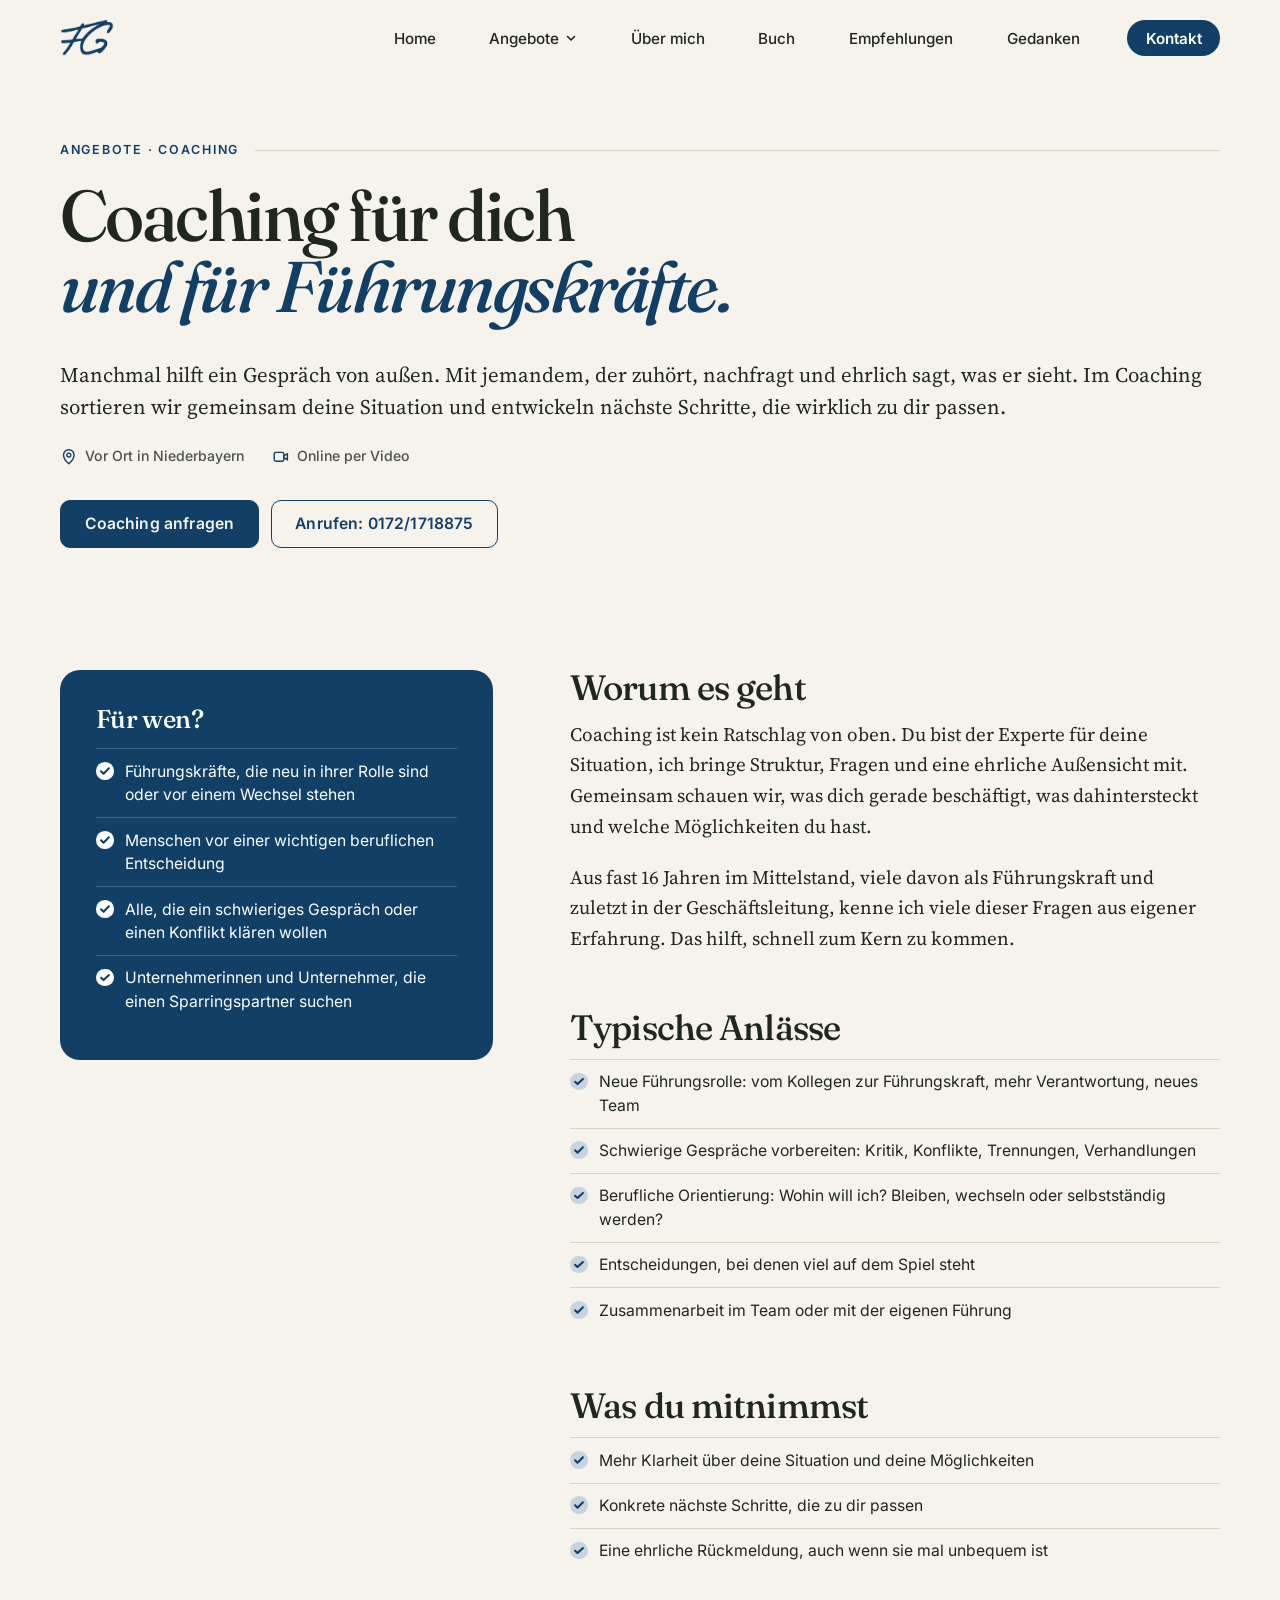
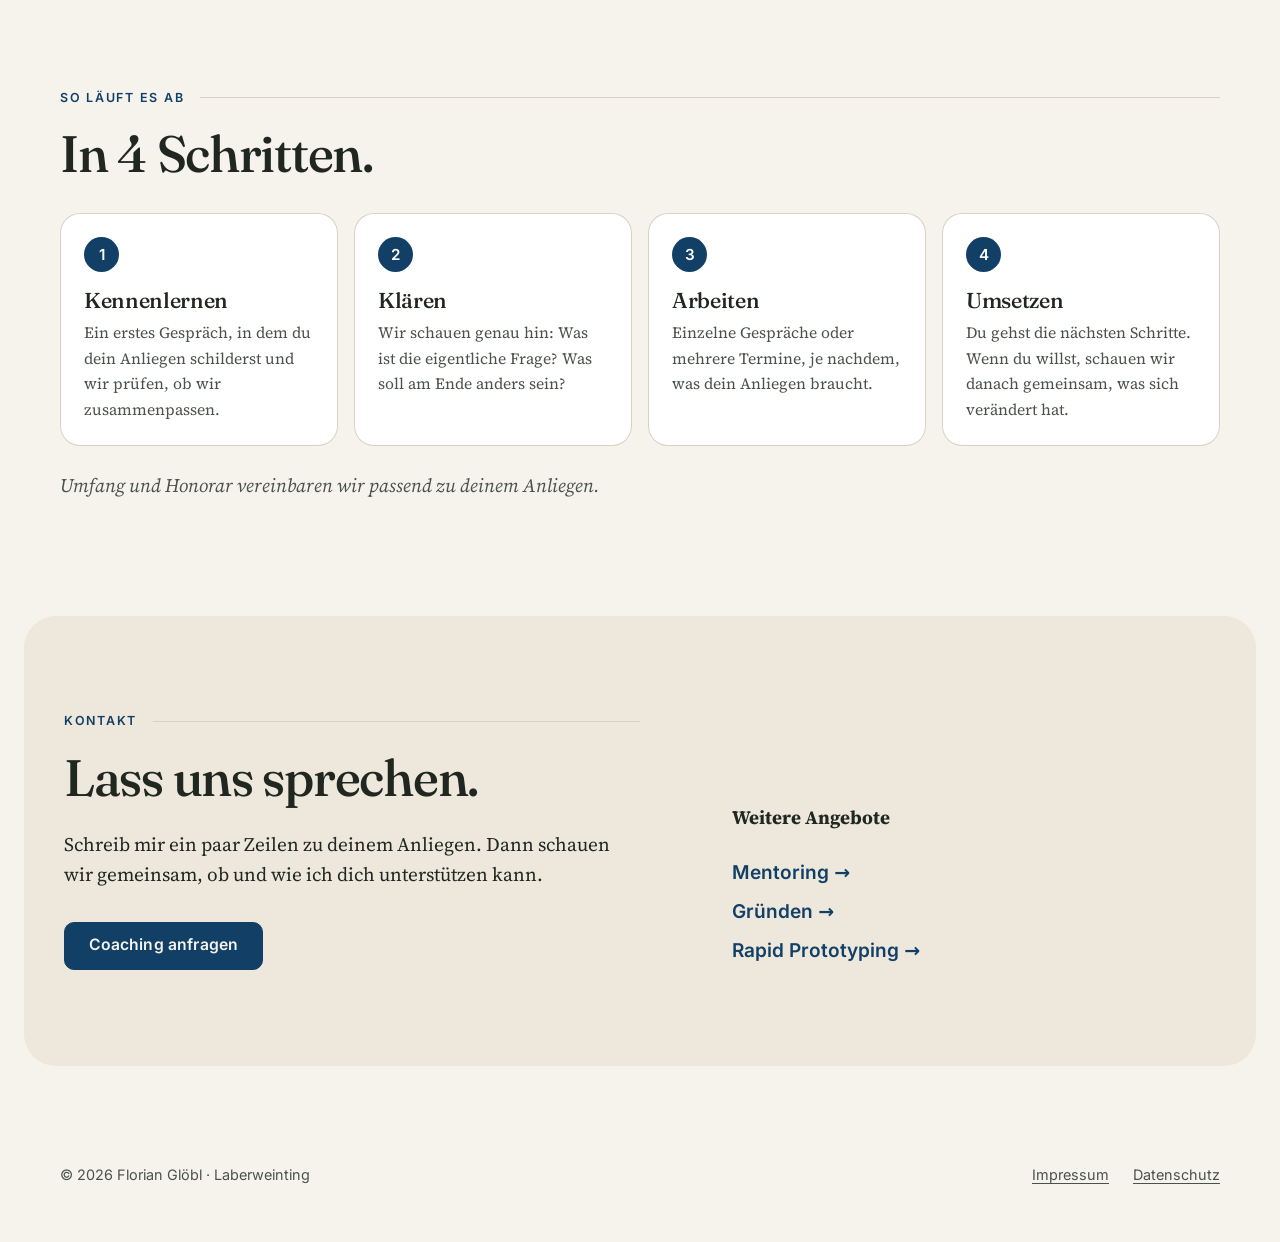
==== commit 7246a799: "Website-Build 0584fe3" ====
--- a/coaching/index.html
+++ b/coaching/index.html
@@ -1 +1 @@
-<!DOCTYPE html><html lang="de"><head><meta charset="utf-8"><meta name="viewport" content="width=device-width, initial-scale=1"><title>Coaching und Führungskräftecoaching in Niederbayern und online · Florian Glöbl</title><meta name="description" content="Persönliches Coaching und Führungskräftecoaching mit Florian Glöbl, vor Ort in Niederbayern oder online: Entscheidungen klären, die eigene Rolle finden, schwierige Gespräche vorbereiten. Ehrlich, direkt und auf Augenhöhe."><link rel="canonical" href="https://floriangloebl.de/coaching/"><meta name="robots" content="index, follow"><meta name="theme-color" content="#f6f3ed"><link rel="icon" href="/favicon.svg" type="image/svg+xml"><link rel="sitemap" href="/sitemap-index.xml"><meta property="og:type" content="website"><meta property="og:locale" content="de_DE"><meta property="og:site_name" content="Florian Glöbl"><meta property="og:title" content="Coaching und Führungskräftecoaching in Niederbayern und online · Florian Glöbl"><meta property="og:description" content="Persönliches Coaching und Führungskräftecoaching mit Florian Glöbl, vor Ort in Niederbayern oder online: Entscheidungen klären, die eigene Rolle finden, schwierige Gespräche vorbereiten. Ehrlich, direkt und auf Augenhöhe."><meta property="og:url" content="https://floriangloebl.de/coaching/"><meta property="og:image" content="https://floriangloebl.de/og.jpg"><meta property="og:image:alt" content="Coaching und Führungskräftecoaching in Niederbayern und online · Florian Glöbl"><meta name="twitter:card" content="summary_large_image"><meta name="twitter:title" content="Coaching und Führungskräftecoaching in Niederbayern und online · Florian Glöbl"><meta name="twitter:description" content="Persönliches Coaching und Führungskräftecoaching mit Florian Glöbl, vor Ort in Niederbayern oder online: Entscheidungen klären, die eigene Rolle finden, schwierige Gespräche vorbereiten. Ehrlich, direkt und auf Augenhöhe."><meta name="twitter:image" content="https://floriangloebl.de/og.jpg"><meta name="author" content="Florian Glöbl"><script type="application/ld+json">{"@context":"https://schema.org","@graph":[{"@type":"WebSite","@id":"https://floriangloebl.de/#website","url":"https://floriangloebl.de/","name":"Florian Glöbl","inLanguage":"de-DE","publisher":{"@id":"https://floriangloebl.de/#person"}},{"@type":"Person","@id":"https://floriangloebl.de/#person","name":"Florian Glöbl","url":"https://floriangloebl.de/","image":"https://floriangloebl.de/og.jpg","jobTitle":"Coach, Mentor und Berater","description":"Coaching und Führungskräftecoaching, Mentoring und Unterstützung beim Gründen, in Niederbayern und online. Florian Glöbl aus Laberweinting: fast 16 Jahre Erfahrung im Mittelstand, ehrlich, direkt und auf Augenhöhe.","email":"mailto:f.gloebl@gmx.de","address":{"@type":"PostalAddress","addressLocality":"Laberweinting","postalCode":"84082","addressRegion":"Bayern","addressCountry":"DE"},"knowsAbout":["Coaching","Führungskräftecoaching","Mentoring","Gründungsberatung","Organisationsentwicklung","Lean Management","ERP","Supply Chain"],"worksFor":[{"@type":"Organization","name":"Glöbl & Partner","url":"https://www.g-u-p.de/"},{"@type":"Organization","name":"Coolab AG","url":"https://coolab.ch/"},{"@type":"Organization","name":"Werkskante","url":"https://www.werkskante.de/"}],"sameAs":["https://www.linkedin.com/in/florian-gl%C3%B6bl-825a6a19b/","https://www.g-u-p.de/team","https://hoechstleistungskiller.v-und-s.de/"]},{"@type":"Service","name":"Coaching und Führungskräftecoaching in Niederbayern und online","description":"Persönliches Coaching und Führungskräftecoaching mit Florian Glöbl, vor Ort in Niederbayern oder online: Entscheidungen klären, die eigene Rolle finden, schwierige Gespräche vorbereiten. Ehrlich, direkt und auf Augenhöhe.","url":"https://floriangloebl.de/coaching/","areaServed":[{"@type":"AdministrativeArea","name":"Niederbayern"},{"@type":"Country","name":"Deutschland"},{"@type":"Country","name":"Schweiz"}],"availableChannel":[{"@type":"ServiceChannel","name":"Vor Ort in Niederbayern"},{"@type":"ServiceChannel","name":"Online per Video"}],"provider":{"@id":"https://floriangloebl.de/#person"}}]}</script><script>document.documentElement.classList.add('js');</script><link rel="stylesheet" href="/_astro/Base.BH9J_eIr.css"></head><body><a class="skip-link" href="#inhalt">Zum Inhalt springen</a><header class="site-header"><div class="wrap"><a class="brand" href="/" aria-label="Florian Glöbl, zur Startseite"><span class="logo-fg" role="img" aria-label="Florian Glöbl"></span></a><button class="nav-toggle" type="button" aria-expanded="false" aria-controls="hauptmenue"><span class="bars" aria-hidden="true"></span> Menü</button><nav class="nav" id="hauptmenue" aria-label="Hauptmenü"><ul class="nav-list"><li><a href="/">Home</a></li><li class="nav-drop"><button class="nav-drop__btn" type="button" aria-expanded="false" aria-controls="angebote-menue">Angebote<svg viewBox="0 0 12 12" aria-hidden="true"><path d="M2.5 4.5 6 8l3.5-3.5"></path></svg></button><div class="nav-drop__panel" id="angebote-menue"><ul><li><a href="/coaching/" aria-current="page"><span class="nav-drop__icon"><svg viewBox="0 0 24 24" aria-hidden="true"><path d="M4 6.5A2.5 2.5 0 0 1 6.5 4h11A2.5 2.5 0 0 1 20 6.5v7a2.5 2.5 0 0 1-2.5 2.5H11l-4.5 4v-4h0A2.5 2.5 0 0 1 4 13.5z"/><path d="M8.5 9.5h7M8.5 12.5h4"/></svg></span><span><strong>Coaching</strong><small>Für dich und für Führungskräfte</small></span></a></li><li><a href="/mentoring/"><span class="nav-drop__icon"><svg viewBox="0 0 24 24" aria-hidden="true"><circle cx="8" cy="8" r="3"/><circle cx="16.5" cy="10" r="2.5"/><path d="M3 19c.6-3 2.6-5 5-5s4.4 2 5 5M13.5 19c.4-2 1.6-3.5 3-3.5s2.6 1.5 3 3.5"/></svg></span><span><strong>Mentoring</strong><small>Begleitung über längere Zeit</small></span></a></li><li><a href="/gruenden/"><span class="nav-drop__icon"><svg viewBox="0 0 24 24" aria-hidden="true"><path d="M12 3c3 2 4.5 5 4.5 8.5L15 15H9l-1.5-3.5C7.5 8 9 5 12 3z"/><circle cx="12" cy="9" r="1.6"/><path d="M9 15l-2 4 3-1M15 15l2 4-3-1"/></svg></span><span><strong>Gründen</strong><small>In Deutschland und der Schweiz</small></span></a></li><li><a href="/rapid-prototyping/"><span class="nav-drop__icon"><svg viewBox="0 0 24 24" aria-hidden="true"><path d="M9 18h6M10 21h4"/><path d="M12 3a6 6 0 0 0-3.5 10.9c.6.5 1 1.2 1 2.1h5c0-.9.4-1.6 1-2.1A6 6 0 0 0 12 3z"/></svg></span><span><strong>Rapid Prototyping</strong><small>Mit Prozessverständnis und KI</small></span></a></li></ul></div></li><li><a href="/#ueber-mich">Über mich</a></li><li><a href="/#buch">Buch</a></li><li><a href="/#nachdenken">Empfehlungen</a></li><li><a href="/gedanken/">Gedanken</a></li><li class="nav-cta-item"><a class="nav-cta" href="/#kontakt">Kontakt</a></li></ul></nav></div></header><main id="inhalt"><article class="offer-page"><header class="offer-hero"><div class="wrap"><p class="kicker"><span><a href="/#coaching">Angebote</a> · Coaching</span></p><h1>Coaching für dich <em>und für Führungskräfte.</em></h1><p class="lead">Manchmal hilft ein Gespräch von außen. Mit jemandem, der zuhört, nachfragt und ehrlich sagt, was er sieht. Im Coaching sortieren wir gemeinsam deine Situation und entwickeln nächste Schritte, die wirklich zu dir passen.</p><p class="offer-facts"><span><svg viewBox="0 0 20 20" aria-hidden="true"><path d="M10 18s6-5.2 6-10a6 6 0 1 0-12 0c0 4.8 6 10 6 10z"></path><circle cx="10" cy="8" r="2.2"></circle></svg>Vor Ort in Niederbayern</span><span><svg viewBox="0 0 20 20" aria-hidden="true"><rect x="2.5" y="5" width="11" height="10" rx="2"></rect><path d="m13.5 9 4-2.5v7l-4-2.5"></path></svg>Online per Video</span></p><div class="actions"><a class="btn btn--primary" href="mailto:f.gloebl@gmx.de?subject=Anfrage%20Coaching">Coaching anfragen</a><a class="btn btn--ghost" href="tel:+491721718875">Anrufen: 0172/1718875</a></div></div></header><section class="section"><div class="wrap offer-grid-page"><aside class="offer-aside"><h2>Für wen?</h2><ul class="checks"><li>Führungskräfte, die neu in ihrer Rolle sind oder vor einem Wechsel stehen</li><li>Menschen vor einer wichtigen beruflichen Entscheidung</li><li>Alle, die ein schwieriges Gespräch oder einen Konflikt klären wollen</li><li>Unternehmerinnen und Unternehmer, die einen Sparringspartner suchen</li></ul></aside><div class="offer-body"><section><h2>Worum es geht</h2><p>Coaching ist kein Ratschlag von oben. Du bist der Experte für deine Situation, ich bringe Struktur, Fragen und eine ehrliche Außensicht mit. Gemeinsam schauen wir, was dich gerade beschäftigt, was dahintersteckt und welche Möglichkeiten du hast.</p><p>Aus fast 16 Jahren im Mittelstand, viele davon als Führungskraft und zuletzt in der Geschäftsleitung, kenne ich viele dieser Fragen aus eigener Erfahrung. Das hilft, schnell zum Kern zu kommen.</p></section><section><h2>Typische Anlässe</h2><ul class="checks"><li>Neue Führungsrolle: vom Kollegen zur Führungskraft, mehr Verantwortung, neues Team</li><li>Schwierige Gespräche vorbereiten: Kritik, Konflikte, Trennungen, Verhandlungen</li><li>Berufliche Orientierung: Wohin will ich? Bleiben, wechseln oder selbstständig werden?</li><li>Entscheidungen, bei denen viel auf dem Spiel steht</li><li>Zusammenarbeit im Team oder mit der eigenen Führung</li></ul></section><section><h2>Was du mitnimmst</h2><ul class="checks"><li>Mehr Klarheit über deine Situation und deine Möglichkeiten</li><li>Konkrete nächste Schritte, die zu dir passen</li><li>Eine ehrliche Rückmeldung, auch wenn sie mal unbequem ist</li></ul></section></div></div></section><section class="section"><div class="wrap"><p class="kicker">So läuft es ab</p><h2>In 4 Schritten.</h2><ol class="steps"><li><h3>Kennenlernen</h3><p>Ein erstes Gespräch, in dem du dein Anliegen schilderst und wir prüfen, ob wir zusammenpassen.</p></li><li><h3>Klären</h3><p>Wir schauen genau hin: Was ist die eigentliche Frage? Was soll am Ende anders sein?</p></li><li><h3>Arbeiten</h3><p>Einzelne Gespräche oder mehrere Termine, je nachdem, was dein Anliegen braucht.</p></li><li><h3>Umsetzen</h3><p>Du gehst die nächsten Schritte. Wenn du willst, schauen wir danach gemeinsam, was sich verändert hat.</p></li></ol><p class="steps-note">Umfang und Honorar vereinbaren wir passend zu deinem Anliegen.</p></div></section><section class="contact"><div class="wrap"><div class="prose"><p class="kicker">Kontakt</p><h2>Lass uns sprechen.</h2><p class="lead">Schreib mir ein paar Zeilen zu deinem Anliegen. Dann schauen wir gemeinsam, ob und wie ich dich unterstützen kann.</p><div class="actions"><a class="btn btn--primary" href="mailto:f.gloebl@gmx.de?subject=Anfrage%20Coaching">Coaching anfragen</a></div></div><nav class="other-offers" aria-label="Weitere Angebote"><p><strong>Weitere Angebote</strong></p><ul><li><a href="/mentoring/">Mentoring →</a></li><li><a href="/gruenden/">Gründen →</a></li><li><a href="/rapid-prototyping/">Rapid Prototyping →</a></li></ul></nav></div></section></article></main><footer class="site-footer"><div class="wrap"><p>© 2026 Florian Glöbl · Laberweinting</p><ul><li><a href="/impressum/">Impressum</a></li><li><a href="/datenschutz/">Datenschutz</a></li></ul></div></footer><script type="module">var e=document.querySelector(`.site-header`),t=document.querySelector(`.nav-toggle`),n=document.getElementById(`hauptmenue`),r=e=>{t?.setAttribute(`aria-expanded`,String(e)),n?.classList.toggle(`is-open`,e)};t?.addEventListener(`click`,()=>r(t.getAttribute(`aria-expanded`)!==`true`)),n?.addEventListener(`click`,e=>{e.target.closest(`a`)&&r(!1)}),document.addEventListener(`keydown`,e=>{e.key===`Escape`&&t?.getAttribute(`aria-expanded`)===`true`&&(r(!1),t.focus())});var i=document.querySelector(`.nav-drop`),a=i?.querySelector(`.nav-drop__btn`),o=e=>{a?.setAttribute(`aria-expanded`,String(e)),i?.classList.toggle(`is-open`,e)},s=()=>matchMedia(`(hover: hover) and (min-width: 1181px)`).matches;a?.addEventListener(`click`,()=>o(s()?!0:a.getAttribute(`aria-expanded`)!==`true`)),i?.addEventListener(`mouseenter`,()=>{matchMedia(`(hover: hover) and (min-width: 1181px)`).matches&&o(!0)}),i?.addEventListener(`mouseleave`,()=>{matchMedia(`(hover: hover) and (min-width: 1181px)`).matches&&o(!1)}),document.addEventListener(`click`,e=>{i&&!i.contains(e.target)&&o(!1)}),i?.addEventListener(`keydown`,e=>{e.key===`Escape`&&(o(!1),a?.focus())}),i?.addEventListener(`focusout`,e=>{i.contains(e.relatedTarget)||o(!1)});var c=document.querySelectorAll(`[data-reveal]`);if(`IntersectionObserver`in window){let e=new IntersectionObserver(t=>{for(let n of t)n.isIntersecting&&(n.target.classList.add(`is-visible`),e.unobserve(n.target))},{rootMargin:`0px 0px -8% 0px`});c.forEach(t=>e.observe(t))}else c.forEach(e=>e.classList.add(`is-visible`));var l=()=>e?.classList.toggle(`is-scrolled`,window.scrollY>8);l(),window.addEventListener(`scroll`,l,{passive:!0});</script></body></html>+<!DOCTYPE html><html lang="de"><head><meta charset="utf-8"><meta name="viewport" content="width=device-width, initial-scale=1"><title>Coaching und Führungskräftecoaching in Niederbayern und online · Florian Glöbl</title><meta name="description" content="Persönliches Coaching und Führungskräftecoaching mit Florian Glöbl, vor Ort in Niederbayern oder online: Entscheidungen klären, die eigene Rolle finden, schwierige Gespräche vorbereiten. Ehrlich, direkt und auf Augenhöhe."><link rel="canonical" href="https://floriangloebl.de/coaching/"><meta name="robots" content="index, follow"><meta name="theme-color" content="#f6f3ed"><link rel="icon" href="/favicon.svg" type="image/svg+xml"><link rel="sitemap" href="/sitemap-index.xml"><meta property="og:type" content="website"><meta property="og:locale" content="de_DE"><meta property="og:site_name" content="Florian Glöbl"><meta property="og:title" content="Coaching und Führungskräftecoaching in Niederbayern und online · Florian Glöbl"><meta property="og:description" content="Persönliches Coaching und Führungskräftecoaching mit Florian Glöbl, vor Ort in Niederbayern oder online: Entscheidungen klären, die eigene Rolle finden, schwierige Gespräche vorbereiten. Ehrlich, direkt und auf Augenhöhe."><meta property="og:url" content="https://floriangloebl.de/coaching/"><meta property="og:image" content="https://floriangloebl.de/og.jpg"><meta property="og:image:alt" content="Coaching und Führungskräftecoaching in Niederbayern und online · Florian Glöbl"><meta name="twitter:card" content="summary_large_image"><meta name="twitter:title" content="Coaching und Führungskräftecoaching in Niederbayern und online · Florian Glöbl"><meta name="twitter:description" content="Persönliches Coaching und Führungskräftecoaching mit Florian Glöbl, vor Ort in Niederbayern oder online: Entscheidungen klären, die eigene Rolle finden, schwierige Gespräche vorbereiten. Ehrlich, direkt und auf Augenhöhe."><meta name="twitter:image" content="https://floriangloebl.de/og.jpg"><meta name="author" content="Florian Glöbl"><script type="application/ld+json">{"@context":"https://schema.org","@graph":[{"@type":"WebSite","@id":"https://floriangloebl.de/#website","url":"https://floriangloebl.de/","name":"Florian Glöbl","inLanguage":"de-DE","publisher":{"@id":"https://floriangloebl.de/#person"}},{"@type":"Person","@id":"https://floriangloebl.de/#person","name":"Florian Glöbl","url":"https://floriangloebl.de/","image":"https://floriangloebl.de/og.jpg","jobTitle":"Coach, Mentor und Berater","description":"Coaching und Führungskräftecoaching, Mentoring und Unterstützung beim Gründen, in Niederbayern und online. Florian Glöbl aus Laberweinting: fast 16 Jahre Erfahrung im Mittelstand, ehrlich, direkt und auf Augenhöhe.","email":"mailto:f.gloebl@gmx.de","address":{"@type":"PostalAddress","addressLocality":"Laberweinting","postalCode":"84082","addressRegion":"Bayern","addressCountry":"DE"},"knowsAbout":["Coaching","Führungskräftecoaching","Mentoring","Gründungsberatung","Organisationsentwicklung","Lean Management","ERP","Supply Chain"],"worksFor":[{"@type":"Organization","name":"Glöbl & Partner","url":"https://www.g-u-p.de/"},{"@type":"Organization","name":"Coolab AG","url":"https://coolab.ch/"},{"@type":"Organization","name":"Werkskante","url":"https://www.werkskante.de/"}],"sameAs":["https://www.linkedin.com/in/florian-gl%C3%B6bl-825a6a19b/","https://www.g-u-p.de/team","https://hoechstleistungskiller.v-und-s.de/"]},{"@type":"Service","name":"Coaching und Führungskräftecoaching in Niederbayern und online","description":"Persönliches Coaching und Führungskräftecoaching mit Florian Glöbl, vor Ort in Niederbayern oder online: Entscheidungen klären, die eigene Rolle finden, schwierige Gespräche vorbereiten. Ehrlich, direkt und auf Augenhöhe.","url":"https://floriangloebl.de/coaching/","areaServed":[{"@type":"AdministrativeArea","name":"Niederbayern"},{"@type":"Country","name":"Deutschland"},{"@type":"Country","name":"Schweiz"}],"availableChannel":[{"@type":"ServiceChannel","name":"Vor Ort in Niederbayern"},{"@type":"ServiceChannel","name":"Online per Video"}],"provider":{"@id":"https://floriangloebl.de/#person"}}]}</script><script>document.documentElement.classList.add('js');</script><link rel="stylesheet" href="/_astro/Base.Z_cjh3Ex.css"></head><body><a class="skip-link" href="#inhalt">Zum Inhalt springen</a><header class="site-header"><div class="wrap"><a class="brand" href="/" aria-label="Florian Glöbl, zur Startseite"><span class="logo-fg" role="img" aria-label="Florian Glöbl"></span></a><button class="nav-toggle" type="button" aria-expanded="false" aria-controls="hauptmenue"><span class="bars" aria-hidden="true"></span> Menü</button><nav class="nav" id="hauptmenue" aria-label="Hauptmenü"><ul class="nav-list"><li><a href="/">Home</a></li><li class="nav-drop"><button class="nav-drop__btn" type="button" aria-expanded="false" aria-controls="angebote-menue">Angebote<svg viewBox="0 0 12 12" aria-hidden="true"><path d="M2.5 4.5 6 8l3.5-3.5"></path></svg></button><div class="nav-drop__panel" id="angebote-menue"><ul><li><a href="/coaching/" aria-current="page"><span class="nav-drop__icon"><svg viewBox="0 0 24 24" aria-hidden="true"><path d="M4 6.5A2.5 2.5 0 0 1 6.5 4h11A2.5 2.5 0 0 1 20 6.5v7a2.5 2.5 0 0 1-2.5 2.5H11l-4.5 4v-4h0A2.5 2.5 0 0 1 4 13.5z"/><path d="M8.5 9.5h7M8.5 12.5h4"/></svg></span><span><strong>Coaching</strong><small>Für dich und für Führungskräfte</small></span></a></li><li><a href="/mentoring/"><span class="nav-drop__icon"><svg viewBox="0 0 24 24" aria-hidden="true"><circle cx="8" cy="8" r="3"/><circle cx="16.5" cy="10" r="2.5"/><path d="M3 19c.6-3 2.6-5 5-5s4.4 2 5 5M13.5 19c.4-2 1.6-3.5 3-3.5s2.6 1.5 3 3.5"/></svg></span><span><strong>Mentoring</strong><small>Begleitung über längere Zeit</small></span></a></li><li><a href="/gruenden/"><span class="nav-drop__icon"><svg viewBox="0 0 24 24" aria-hidden="true"><path d="M12 3c3 2 4.5 5 4.5 8.5L15 15H9l-1.5-3.5C7.5 8 9 5 12 3z"/><circle cx="12" cy="9" r="1.6"/><path d="M9 15l-2 4 3-1M15 15l2 4-3-1"/></svg></span><span><strong>Gründen</strong><small>In Deutschland und der Schweiz</small></span></a></li><li><a href="/rapid-prototyping/"><span class="nav-drop__icon"><svg viewBox="0 0 24 24" aria-hidden="true"><path d="M9 18h6M10 21h4"/><path d="M12 3a6 6 0 0 0-3.5 10.9c.6.5 1 1.2 1 2.1h5c0-.9.4-1.6 1-2.1A6 6 0 0 0 12 3z"/></svg></span><span><strong>Rapid Prototyping</strong><small>Mit Prozessverständnis und KI</small></span></a></li></ul></div></li><li><a href="/#ueber-mich">Über mich</a></li><li><a href="/#buch">Buch</a></li><li><a href="/#nachdenken">Empfehlungen</a></li><li><a href="/gedanken/">Gedanken</a></li><li class="nav-cta-item"><a class="nav-cta" href="/#kontakt">Kontakt</a></li></ul></nav></div></header><main id="inhalt"><article class="offer-page"><header class="offer-hero"><div class="wrap"><p class="kicker"><span><a href="/#coaching">Angebote</a> · Coaching</span></p><h1>Coaching für dich <em>und für Führungskräfte.</em></h1><p class="lead">Manchmal hilft ein Gespräch von außen. Mit jemandem, der zuhört, nachfragt und ehrlich sagt, was er sieht. Im Coaching sortieren wir gemeinsam deine Situation und entwickeln nächste Schritte, die wirklich zu dir passen.</p><p class="offer-facts"><span><svg viewBox="0 0 20 20" aria-hidden="true"><path d="M10 18s6-5.2 6-10a6 6 0 1 0-12 0c0 4.8 6 10 6 10z"></path><circle cx="10" cy="8" r="2.2"></circle></svg>Vor Ort in Niederbayern</span><span><svg viewBox="0 0 20 20" aria-hidden="true"><rect x="2.5" y="5" width="11" height="10" rx="2"></rect><path d="m13.5 9 4-2.5v7l-4-2.5"></path></svg>Online per Video</span></p><div class="actions"><a class="btn btn--primary" href="mailto:f.gloebl@gmx.de?subject=Anfrage%20Coaching">Coaching anfragen</a><a class="btn btn--ghost" href="tel:+491721718875">Anrufen: 0172/1718875</a></div></div></header><section class="section"><div class="wrap offer-grid-page"><aside class="offer-aside"><h2>Für wen?</h2><ul class="checks"><li>Führungskräfte, die neu in ihrer Rolle sind oder vor einem Wechsel stehen</li><li>Menschen vor einer wichtigen beruflichen Entscheidung</li><li>Alle, die ein schwieriges Gespräch oder einen Konflikt klären wollen</li><li>Unternehmerinnen und Unternehmer, die einen Sparringspartner suchen</li></ul></aside><div class="offer-body"><section><h2>Worum es geht</h2><p>Coaching ist kein Ratschlag von oben. Du bist der Experte für deine Situation, ich bringe Struktur, Fragen und eine ehrliche Außensicht mit. Gemeinsam schauen wir, was dich gerade beschäftigt, was dahintersteckt und welche Möglichkeiten du hast.</p><p>Aus fast 16 Jahren im Mittelstand, viele davon als Führungskraft und zuletzt in der Geschäftsleitung, kenne ich viele dieser Fragen aus eigener Erfahrung. Das hilft, schnell zum Kern zu kommen.</p></section><section><h2>Typische Anlässe</h2><ul class="checks"><li>Neue Führungsrolle: vom Kollegen zur Führungskraft, mehr Verantwortung, neues Team</li><li>Schwierige Gespräche vorbereiten: Kritik, Konflikte, Trennungen, Verhandlungen</li><li>Berufliche Orientierung: Wohin will ich? Bleiben, wechseln oder selbstständig werden?</li><li>Entscheidungen, bei denen viel auf dem Spiel steht</li><li>Zusammenarbeit im Team oder mit der eigenen Führung</li></ul></section><section><h2>Was du mitnimmst</h2><ul class="checks"><li>Mehr Klarheit über deine Situation und deine Möglichkeiten</li><li>Konkrete nächste Schritte, die zu dir passen</li><li>Eine ehrliche Rückmeldung, auch wenn sie mal unbequem ist</li></ul></section></div></div></section><section class="section"><div class="wrap"><p class="kicker">So läuft es ab</p><h2>In 4 Schritten.</h2><ol class="steps"><li><h3>Kennenlernen</h3><p>Ein erstes Gespräch, in dem du dein Anliegen schilderst und wir prüfen, ob wir zusammenpassen.</p></li><li><h3>Klären</h3><p>Wir schauen genau hin: Was ist die eigentliche Frage? Was soll am Ende anders sein?</p></li><li><h3>Arbeiten</h3><p>Einzelne Gespräche oder mehrere Termine, je nachdem, was dein Anliegen braucht.</p></li><li><h3>Umsetzen</h3><p>Du gehst die nächsten Schritte. Wenn du willst, schauen wir danach gemeinsam, was sich verändert hat.</p></li></ol><p class="steps-note">Umfang und Honorar vereinbaren wir passend zu deinem Anliegen.</p></div></section><section class="contact"><div class="wrap"><div class="prose"><p class="kicker">Kontakt</p><h2>Lass uns sprechen.</h2><p class="lead">Schreib mir ein paar Zeilen zu deinem Anliegen. Dann schauen wir gemeinsam, ob und wie ich dich unterstützen kann.</p><div class="actions"><a class="btn btn--primary" href="mailto:f.gloebl@gmx.de?subject=Anfrage%20Coaching">Coaching anfragen</a></div></div><nav class="other-offers" aria-label="Weitere Angebote"><p><strong>Weitere Angebote</strong></p><ul><li><a href="/mentoring/">Mentoring →</a></li><li><a href="/gruenden/">Gründen →</a></li><li><a href="/rapid-prototyping/">Rapid Prototyping →</a></li></ul></nav></div></section></article></main><footer class="site-footer"><div class="wrap"><p>© 2026 Florian Glöbl · Laberweinting</p><ul><li><a href="/impressum/">Impressum</a></li><li><a href="/datenschutz/">Datenschutz</a></li></ul></div></footer><script type="module">var e=document.querySelector(`.site-header`),t=document.querySelector(`.nav-toggle`),n=document.getElementById(`hauptmenue`),r=e=>{t?.setAttribute(`aria-expanded`,String(e)),n?.classList.toggle(`is-open`,e)};t?.addEventListener(`click`,()=>r(t.getAttribute(`aria-expanded`)!==`true`)),n?.addEventListener(`click`,e=>{e.target.closest(`a`)&&r(!1)}),document.addEventListener(`keydown`,e=>{e.key===`Escape`&&t?.getAttribute(`aria-expanded`)===`true`&&(r(!1),t.focus())});var i=document.querySelector(`.nav-drop`),a=i?.querySelector(`.nav-drop__btn`),o=e=>{a?.setAttribute(`aria-expanded`,String(e)),i?.classList.toggle(`is-open`,e)},s=()=>matchMedia(`(hover: hover) and (min-width: 1181px)`).matches;a?.addEventListener(`click`,()=>o(s()?!0:a.getAttribute(`aria-expanded`)!==`true`)),i?.addEventListener(`mouseenter`,()=>{matchMedia(`(hover: hover) and (min-width: 1181px)`).matches&&o(!0)}),i?.addEventListener(`mouseleave`,()=>{matchMedia(`(hover: hover) and (min-width: 1181px)`).matches&&o(!1)}),document.addEventListener(`click`,e=>{i&&!i.contains(e.target)&&o(!1)}),i?.addEventListener(`keydown`,e=>{e.key===`Escape`&&(o(!1),a?.focus())}),i?.addEventListener(`focusout`,e=>{i.contains(e.relatedTarget)||o(!1)});var c=document.querySelectorAll(`[data-reveal]`);if(`IntersectionObserver`in window){let e=new IntersectionObserver(t=>{for(let n of t)n.isIntersecting&&(n.target.classList.add(`is-visible`),e.unobserve(n.target))},{rootMargin:`0px 0px -8% 0px`});c.forEach(t=>e.observe(t))}else c.forEach(e=>e.classList.add(`is-visible`));var l=()=>e?.classList.toggle(`is-scrolled`,window.scrollY>8);l(),window.addEventListener(`scroll`,l,{passive:!0});</script></body></html>
--- a/_astro/Base.Z_cjh3Ex.css
+++ b/_astro/Base.Z_cjh3Ex.css
@@ -0,0 +1 @@
+@font-face{font-family:"Source Serif 4 Variable";font-style:normal;font-display:swap;font-weight:200 900;src:url(/_astro/source-serif-4-cyrillic-ext-opsz-normal.DIwfbPUE.woff2)format("woff2-variations");unicode-range:U+460-52F,U+1C80-1C8A,U+20B4,U+2DE0-2DFF,U+A640-A69F,U+FE2E-FE2F}@font-face{font-family:"Source Serif 4 Variable";font-style:normal;font-display:swap;font-weight:200 900;src:url(/_astro/source-serif-4-cyrillic-opsz-normal.C0olyEE-.woff2)format("woff2-variations");unicode-range:U+301,U+400-45F,U+490-491,U+4B0-4B1,U+2116}@font-face{font-family:"Source Serif 4 Variable";font-style:normal;font-display:swap;font-weight:200 900;src:url(/_astro/source-serif-4-greek-opsz-normal.DrHU7SY7.woff2)format("woff2-variations");unicode-range:U+370-377,U+37A-37F,U+384-38A,U+38C,U+38E-3A1,U+3A3-3FF}@font-face{font-family:"Source Serif 4 Variable";font-style:normal;font-display:swap;font-weight:200 900;src:url(/_astro/source-serif-4-vietnamese-opsz-normal.BOyYyU_V.woff2)format("woff2-variations");unicode-range:U+102-103,U+110-111,U+128-129,U+168-169,U+1A0-1A1,U+1AF-1B0,U+300-301,U+303-304,U+308-309,U+323,U+329,U+1EA0-1EF9,U+20AB}@font-face{font-family:"Source Serif 4 Variable";font-style:normal;font-display:swap;font-weight:200 900;src:url(/_astro/source-serif-4-latin-ext-opsz-normal.HoL-AExg.woff2)format("woff2-variations");unicode-range:U+100-2BA,U+2BD-2C5,U+2C7-2CC,U+2CE-2D7,U+2DD-2FF,U+304,U+308,U+329,U+1D00-1DBF,U+1E00-1E9F,U+1EF2-1EFF,U+2020,U+20A0-20AB,U+20AD-20C0,U+2113,U+2C60-2C7F,U+A720-A7FF}@font-face{font-family:"Source Serif 4 Variable";font-style:normal;font-display:swap;font-weight:200 900;src:url(/_astro/source-serif-4-latin-opsz-normal.BpEBLj1O.woff2)format("woff2-variations");unicode-range:U+??,U+131,U+152-153,U+2BB-2BC,U+2C6,U+2DA,U+2DC,U+304,U+308,U+329,U+2000-206F,U+20AC,U+2122,U+2191,U+2193,U+2212,U+2215,U+FEFF,U+FFFD}@font-face{font-family:"Source Serif 4 Variable";font-style:italic;font-display:swap;font-weight:200 900;src:url(/_astro/source-serif-4-cyrillic-ext-opsz-italic.Bl6DJqma.woff2)format("woff2-variations");unicode-range:U+460-52F,U+1C80-1C8A,U+20B4,U+2DE0-2DFF,U+A640-A69F,U+FE2E-FE2F}@font-face{font-family:"Source Serif 4 Variable";font-style:italic;font-display:swap;font-weight:200 900;src:url(/_astro/source-serif-4-cyrillic-opsz-italic.Dibx14aP.woff2)format("woff2-variations");unicode-range:U+301,U+400-45F,U+490-491,U+4B0-4B1,U+2116}@font-face{font-family:"Source Serif 4 Variable";font-style:italic;font-display:swap;font-weight:200 900;src:url(/_astro/source-serif-4-greek-opsz-italic.CMW9dfKg.woff2)format("woff2-variations");unicode-range:U+370-377,U+37A-37F,U+384-38A,U+38C,U+38E-3A1,U+3A3-3FF}@font-face{font-family:"Source Serif 4 Variable";font-style:italic;font-display:swap;font-weight:200 900;src:url(/_astro/source-serif-4-vietnamese-opsz-italic.C-k5pZlm.woff2)format("woff2-variations");unicode-range:U+102-103,U+110-111,U+128-129,U+168-169,U+1A0-1A1,U+1AF-1B0,U+300-301,U+303-304,U+308-309,U+323,U+329,U+1EA0-1EF9,U+20AB}@font-face{font-family:"Source Serif 4 Variable";font-style:italic;font-display:swap;font-weight:200 900;src:url(/_astro/source-serif-4-latin-ext-opsz-italic.BhUEwDRF.woff2)format("woff2-variations");unicode-range:U+100-2BA,U+2BD-2C5,U+2C7-2CC,U+2CE-2D7,U+2DD-2FF,U+304,U+308,U+329,U+1D00-1DBF,U+1E00-1E9F,U+1EF2-1EFF,U+2020,U+20A0-20AB,U+20AD-20C0,U+2113,U+2C60-2C7F,U+A720-A7FF}@font-face{font-family:"Source Serif 4 Variable";font-style:italic;font-display:swap;font-weight:200 900;src:url(/_astro/source-serif-4-latin-opsz-italic.BOLXpvkj.woff2)format("woff2-variations");unicode-range:U+??,U+131,U+152-153,U+2BB-2BC,U+2C6,U+2DA,U+2DC,U+304,U+308,U+329,U+2000-206F,U+20AC,U+2122,U+2191,U+2193,U+2212,U+2215,U+FEFF,U+FFFD}@font-face{font-family:Fraunces Variable;font-style:normal;font-display:swap;font-weight:100 900;src:url(/_astro/fraunces-vietnamese-opsz-normal.Czevyj-6.woff2)format("woff2-variations");unicode-range:U+102-103,U+110-111,U+128-129,U+168-169,U+1A0-1A1,U+1AF-1B0,U+300-301,U+303-304,U+308-309,U+323,U+329,U+1EA0-1EF9,U+20AB}@font-face{font-family:Fraunces Variable;font-style:normal;font-display:swap;font-weight:100 900;src:url(/_astro/fraunces-latin-ext-opsz-normal.CJcjJNj7.woff2)format("woff2-variations");unicode-range:U+100-2BA,U+2BD-2C5,U+2C7-2CC,U+2CE-2D7,U+2DD-2FF,U+304,U+308,U+329,U+1D00-1DBF,U+1E00-1E9F,U+1EF2-1EFF,U+2020,U+20A0-20AB,U+20AD-20C0,U+2113,U+2C60-2C7F,U+A720-A7FF}@font-face{font-family:Fraunces Variable;font-style:normal;font-display:swap;font-weight:100 900;src:url(/_astro/fraunces-latin-opsz-normal.DihXLNYH.woff2)format("woff2-variations");unicode-range:U+??,U+131,U+152-153,U+2BB-2BC,U+2C6,U+2DA,U+2DC,U+304,U+308,U+329,U+2000-206F,U+20AC,U+2122,U+2191,U+2193,U+2212,U+2215,U+FEFF,U+FFFD}@font-face{font-family:Fraunces Variable;font-style:italic;font-display:swap;font-weight:100 900;src:url(/_astro/fraunces-vietnamese-opsz-italic.DxWqP7Ku.woff2)format("woff2-variations");unicode-range:U+102-103,U+110-111,U+128-129,U+168-169,U+1A0-1A1,U+1AF-1B0,U+300-301,U+303-304,U+308-309,U+323,U+329,U+1EA0-1EF9,U+20AB}@font-face{font-family:Fraunces Variable;font-style:italic;font-display:swap;font-weight:100 900;src:url(/_astro/fraunces-latin-ext-opsz-italic.CGbN9UgK.woff2)format("woff2-variations");unicode-range:U+100-2BA,U+2BD-2C5,U+2C7-2CC,U+2CE-2D7,U+2DD-2FF,U+304,U+308,U+329,U+1D00-1DBF,U+1E00-1E9F,U+1EF2-1EFF,U+2020,U+20A0-20AB,U+20AD-20C0,U+2113,U+2C60-2C7F,U+A720-A7FF}@font-face{font-family:Fraunces Variable;font-style:italic;font-display:swap;font-weight:100 900;src:url(/_astro/fraunces-latin-opsz-italic.lSdLDfvT.woff2)format("woff2-variations");unicode-range:U+??,U+131,U+152-153,U+2BB-2BC,U+2C6,U+2DA,U+2DC,U+304,U+308,U+329,U+2000-206F,U+20AC,U+2122,U+2191,U+2193,U+2212,U+2215,U+FEFF,U+FFFD}@font-face{font-family:Inter Variable;font-style:normal;font-display:swap;font-weight:100 900;src:url(/_astro/inter-cyrillic-ext-wght-normal.BOeWTOD4.woff2)format("woff2-variations");unicode-range:U+460-52F,U+1C80-1C8A,U+20B4,U+2DE0-2DFF,U+A640-A69F,U+FE2E-FE2F}@font-face{font-family:Inter Variable;font-style:normal;font-display:swap;font-weight:100 900;src:url(/_astro/inter-cyrillic-wght-normal.DqGufNeO.woff2)format("woff2-variations");unicode-range:U+301,U+400-45F,U+490-491,U+4B0-4B1,U+2116}@font-face{font-family:Inter Variable;font-style:normal;font-display:swap;font-weight:100 900;src:url(/_astro/inter-greek-ext-wght-normal.DlzME5K_.woff2)format("woff2-variations");unicode-range:U+1F??}@font-face{font-family:Inter Variable;font-style:normal;font-display:swap;font-weight:100 900;src:url(/_astro/inter-greek-wght-normal.CkhJZR-_.woff2)format("woff2-variations");unicode-range:U+370-377,U+37A-37F,U+384-38A,U+38C,U+38E-3A1,U+3A3-3FF}@font-face{font-family:Inter Variable;font-style:normal;font-display:swap;font-weight:100 900;src:url(/_astro/inter-vietnamese-wght-normal.CBcvBZtf.woff2)format("woff2-variations");unicode-range:U+102-103,U+110-111,U+128-129,U+168-169,U+1A0-1A1,U+1AF-1B0,U+300-301,U+303-304,U+308-309,U+323,U+329,U+1EA0-1EF9,U+20AB}@font-face{font-family:Inter Variable;font-style:normal;font-display:swap;font-weight:100 900;src:url(/_astro/inter-latin-ext-wght-normal.DO1Apj_S.woff2)format("woff2-variations");unicode-range:U+100-2BA,U+2BD-2C5,U+2C7-2CC,U+2CE-2D7,U+2DD-2FF,U+304,U+308,U+329,U+1D00-1DBF,U+1E00-1E9F,U+1EF2-1EFF,U+2020,U+20A0-20AB,U+20AD-20C0,U+2113,U+2C60-2C7F,U+A720-A7FF}@font-face{font-family:Inter Variable;font-style:normal;font-display:swap;font-weight:100 900;src:url(/_astro/inter-latin-wght-normal.Dx4kXJAl.woff2)format("woff2-variations");unicode-range:U+??,U+131,U+152-153,U+2BB-2BC,U+2C6,U+2DA,U+2DC,U+304,U+308,U+329,U+2000-206F,U+20AC,U+2122,U+2191,U+2193,U+2212,U+2215,U+FEFF,U+FFFD}:root{--paper:#f6f3ed;--paper-deep:#ede7dc;--ink:#202720;--ink-soft:#4b524b;--accent:#123f66;--accent-deep:#0b2c4a;--accent-tint:#c6d4e2;--taupe:#6f6455;--line:#d9d1c3;--serif:"Source Serif 4 Variable", Georgia, "Times New Roman", serif;--display:"Fraunces Variable", "Source Serif 4 Variable", Georgia, serif;--sans:"Inter Variable", system-ui, -apple-system, "Segoe UI", Roboto, "Helvetica Neue", Arial, sans-serif;--max:1160px;--gutter:clamp(1.25rem, 4vw, 2.5rem);--measure:36rem;--section:clamp(4.5rem, 10vw, 8.5rem);--radius:2px}*,:before,:after{box-sizing:border-box}html{-webkit-text-size-adjust:100%;scroll-padding-top:5rem}@media (prefers-reduced-motion:no-preference){html{scroll-behavior:smooth}}body{background:var(--paper);color:var(--ink);font-family:var(--serif);font-optical-sizing:auto;font-variant-numeric:oldstyle-nums proportional-nums;text-rendering:optimizelegibility;overflow-wrap:break-word;margin:0;font-size:clamp(1.0625rem,.4vw + .98rem,1.1875rem);line-height:1.62}img,picture{max-width:100%;height:auto;display:block}a{color:var(--accent);text-underline-offset:.18em;text-decoration-thickness:1px}a:hover{color:var(--accent-deep);text-decoration-thickness:2px}:focus-visible{outline:3px solid var(--accent);outline-offset:3px;border-radius:var(--radius)}h1,h2,h3{letter-spacing:-.01em;text-wrap:balance;margin:0 0 .5em;font-weight:400;line-height:1.12}h1{font-size:clamp(2.5rem,5.4vw,4.25rem)}h3{font-size:clamp(1.4rem,2vw,1.65rem);line-height:1.2}p{hyphens:auto;text-wrap:pretty;margin:0 0 1.05em}.wrap{width:100%;max-width:calc(var(--max) + 2 * var(--gutter));padding-inline:var(--gutter);margin-inline:auto}.section{padding-block:var(--section)}.section+.section{padding-top:0}.kicker{color:var(--taupe);letter-spacing:.16em;hyphens:manual;align-items:center;gap:1rem;margin:0 0 2rem;font-size:1.15rem;font-variant-caps:all-small-caps;display:flex}.kicker:after{content:"";border-top:1px dotted var(--taupe);opacity:.6;flex:1}.subline{color:var(--ink-soft);margin-top:-.2em;font-size:clamp(1.2rem,1.6vw,1.4rem);font-style:italic}.lead{font-size:clamp(1.2rem,1.4vw,1.35rem);line-height:1.55}.prose{max-width:var(--measure)}.arrows{margin:0 0 1.2em;padding:0;list-style:none}.arrows li{margin-bottom:.45em;padding-left:1.6em;position:relative}.arrows li:before{content:"→";color:var(--accent);font-family:var(--sans);position:absolute;left:0}.marginal{color:var(--taupe);border-top:1px solid var(--line);max-width:28rem;padding-top:.9rem;font-size:.98rem;line-height:1.5}.btn{border:1px solid var(--accent);border-radius:var(--radius);min-height:48px;font-family:var(--sans);letter-spacing:.01em;align-items:center;gap:.6em;padding:.7em 1.35em;font-size:.98rem;font-weight:600;line-height:1.2;text-decoration:none;display:inline-flex}.btn--primary{background:var(--accent);color:var(--paper)}.btn--primary:hover{background:var(--accent-deep);color:var(--paper)}.btn--ghost{color:var(--accent)}.btn--ghost:hover{background:var(--paper-deep)}.actions{flex-wrap:wrap;gap:.75rem;margin-top:2rem;display:flex}.photo{margin:0}.photo img{object-fit:cover;background:var(--paper-deep);width:100%;height:100%}.photo figcaption{color:var(--taupe);margin-top:.75rem;font-size:.95rem;font-style:italic;line-height:1.45}.photo--missing{border:2px dashed var(--taupe);min-height:14rem;color:var(--taupe);font-family:var(--sans);place-items:center;font-size:.9rem;display:grid}.skip-link{z-index:100;background:var(--ink);color:var(--paper);font-family:var(--sans);padding:.75rem 1rem;position:absolute;top:-10rem;left:1rem}.skip-link:focus{color:var(--paper);top:1rem}.visually-hidden{clip-path:inset(50%);white-space:nowrap;width:1px;height:1px;position:absolute;overflow:hidden}.site-header{z-index:20;background:color-mix(in srgb, var(--paper) 94%, transparent);backdrop-filter:blur(6px);border-bottom:1px solid #0000;transition:border-color .2s;position:sticky;top:0}.site-header.is-scrolled{border-bottom-color:var(--line)}.site-header .wrap{justify-content:space-between;align-items:center;gap:1rem;min-height:4.5rem;display:flex}.brand{color:var(--ink);letter-spacing:.14em;white-space:nowrap;font-size:1.2rem;font-variant-caps:all-small-caps;text-decoration:none}.brand:hover{color:var(--accent)}.nav ul{gap:clamp(1rem,2.2vw,2rem);margin:0;padding:0;list-style:none;display:flex}.nav a{color:var(--ink);font-family:var(--sans);padding-block:.5rem;font-size:.95rem;text-decoration:none}.nav a:hover,.nav a[aria-current=page]{color:var(--accent);text-decoration:underline}.nav .nav-coaching{color:var(--accent);font-weight:600}.nav-toggle{display:none}@media (width<=1180px){.js .nav-toggle{border:1px solid var(--line);border-radius:var(--radius);min-height:44px;color:var(--ink);font:600 .95rem var(--sans);cursor:pointer;background:0 0;align-items:center;gap:.5rem;padding:.4rem .8rem;display:inline-flex}.nav-toggle .bars,.nav-toggle .bars:before,.nav-toggle .bars:after{background:currentColor;width:18px;height:2px;display:block;position:relative}.nav-toggle .bars:before,.nav-toggle .bars:after{content:"";position:absolute;left:0}.nav-toggle .bars:before{top:-6px}.nav-toggle .bars:after{top:6px}.js .nav{background:var(--paper);border-bottom:1px solid var(--line);padding:.5rem var(--gutter) 1.5rem;display:none;position:absolute;inset:100% 0 auto}.js .nav.is-open{display:block}.nav ul{flex-direction:column;gap:0}.nav a{border-bottom:1px solid var(--line);padding:.85rem 0;font-size:1.05rem;display:block}html:not(.js) .site-header .wrap{flex-wrap:wrap;padding-block:.75rem}html:not(.js) .nav ul{flex-flow:wrap;gap:0 1.25rem}html:not(.js) .nav a{border:0;padding:.4rem 0}}.hero{padding-block:clamp(2.5rem, 7vw, 6rem) calc(var(--section) + 2rem)}.hero .wrap{grid-template-columns:minmax(0,1.08fr) minmax(0,.92fr);align-items:center;gap:clamp(2rem,6vw,5.5rem);display:grid}.hero h1{margin-bottom:.4em}.hero .photo{aspect-ratio:4/5}@media (width<=760px){.hero .wrap{grid-template-columns:minmax(0,1fr)}.hero .photo{aspect-ratio:5/6}}.split{grid-template-columns:minmax(0,1.15fr) minmax(0,.85fr);align-items:start;gap:clamp(2rem,6vw,5.5rem);display:grid}.split--flip{grid-template-columns:minmax(0,.95fr) minmax(0,1.05fr)}.split .photo{position:sticky;top:6rem}@media (width<=760px){.split,.split--flip{grid-template-columns:minmax(0,1fr)}.split .photo{position:static}}.offers-intro{max-width:44rem;margin-bottom:clamp(2.5rem,5vw,4rem)}.offer-main{background:var(--paper-deep);border-top:3px solid var(--accent);grid-template-columns:minmax(0,1fr) minmax(0,1fr);display:grid}.offer-main>div{padding:clamp(1.75rem,4vw,3.25rem)}.offer-main>div+div{border-left:1px solid var(--line)}.offer-tag{color:var(--accent);font-family:var(--sans);letter-spacing:.12em;text-transform:uppercase;margin:0 0 .75rem;font-size:.8rem;font-weight:600}.offer-detail{border-top:1px dotted var(--taupe);color:var(--ink-soft);margin-top:1.5rem;padding-top:1rem;font-size:.98rem}.offer-detail strong{color:var(--taupe);letter-spacing:.14em;font-size:1.1rem;font-variant-caps:all-small-caps;font-weight:400;display:block}@media (width<=860px){.offer-main{grid-template-columns:minmax(0,1fr)}.offer-main>div+div{border-left:0;border-top:1px solid var(--line)}}.offer-grid{grid-template-columns:repeat(2,minmax(0,1fr));gap:clamp(2rem,5vw,4.5rem);display:grid}.offer-grid article{border-top:1px solid var(--ink);padding-top:1.5rem}@media (width<=760px){.offer-grid{grid-template-columns:minmax(0,1fr)}}.statement{background:var(--accent);color:var(--paper);text-align:center;padding-block:clamp(4rem,10vw,7.5rem)}.statement p{hyphens:manual;max-width:40rem;margin:0 auto;font-size:clamp(1.6rem,3.4vw,2.5rem);font-style:italic;line-height:1.25}.statement+.section{padding-top:var(--section)}.strip{grid-template-columns:repeat(4,minmax(0,1fr));gap:clamp(.5rem,1.2vw,1rem);margin-block:clamp(2.5rem,5vw,4rem);display:grid}.strip .photo{aspect-ratio:3/4}.strip .photo:nth-child(2n){margin-top:clamp(1.5rem,4vw,3.5rem)}@media (width<=760px){.strip{grid-template-columns:repeat(2,minmax(0,1fr))}}.columns{grid-template-columns:repeat(2,minmax(0,1fr));gap:clamp(2rem,6vw,5.5rem);display:grid}@media (width<=760px){.columns{grid-template-columns:minmax(0,1fr)}}.aside-box{background:var(--paper-deep);border-left:3px solid var(--accent);padding:clamp(1.5rem,3.5vw,2.5rem)}.aside-box h3{margin-bottom:.6em}.aside-box p:last-child{margin-bottom:0}.benno{border-top:1px solid var(--line);margin-top:clamp(3.5rem,8vw,6rem);padding-top:clamp(3rem,6vw,4.5rem)}.benno .photo{max-width:34rem}.benno .photo figcaption{font-style:italic}.books{grid-template-columns:repeat(3,minmax(0,1fr));gap:clamp(1.5rem,4vw,3rem);margin-top:2rem;display:grid}.books article{border-top:1px solid var(--ink);padding-top:1.25rem}.books h3{font-size:1.3rem}.books .by{color:var(--taupe);letter-spacing:.12em;margin:-.3rem 0 .8rem;font-variant-caps:all-small-caps}.books p{font-size:1rem}@media (width<=900px){.books{grid-template-columns:minmax(0,1fr)}}.post-list{gap:clamp(2.5rem,5vw,3.5rem);margin:0;padding:0;list-style:none;display:grid}.post-list--two{grid-template-columns:repeat(2,minmax(0,1fr))}@media (width<=760px){.post-list--two{grid-template-columns:minmax(0,1fr)}}.post-card{gap:1rem;display:grid}.post-card--row{border-bottom:1px solid var(--line);grid-template-columns:minmax(0,.8fr) minmax(0,1.2fr);align-items:start;gap:clamp(1.25rem,4vw,3rem);padding-bottom:clamp(2.5rem,5vw,3.5rem)}@media (width<=640px){.post-card--row{grid-template-columns:minmax(0,1fr)}}.post-card .photo{aspect-ratio:3/2}.post-card h3 a{color:var(--ink);text-decoration:none}.post-card h3 a:hover{color:var(--accent);text-decoration:underline}.post-meta{color:var(--taupe);font-family:var(--sans);margin:0 0 .5rem;font-size:.85rem}.badge-draft{color:#fff;font:600 .75rem var(--sans);letter-spacing:.06em;text-transform:uppercase;background:#8a2b2b;margin-right:.5rem;padding:.1em .5em;display:inline-block}.article{padding-block:clamp(2.5rem, 7vw, 5rem) var(--section)}.article header{max-width:46rem;margin-inline:auto}.article .cover{max-width:64rem;margin:clamp(2rem,5vw,3.5rem) auto}.article .cover .photo{aspect-ratio:3/2}.article .body{max-width:var(--measure);margin-inline:auto}.article .body>:first-child:first-letter{float:left;color:var(--accent);padding:.08em .1em 0 0;font-size:3.4em;line-height:.85}.sources{max-width:var(--measure);margin:3rem auto 0;font-size:.95rem}.sources h2{color:var(--taupe);letter-spacing:.14em;font-size:1rem;font-variant-caps:all-small-caps}.back{max-width:var(--measure);font-family:var(--sans);margin:3rem auto 0;font-size:.95rem}.contact{background:var(--paper-deep);padding-block:var(--section)}.contact .wrap{grid-template-columns:minmax(0,1.1fr) minmax(0,.9fr);align-items:end;gap:clamp(2rem,6vw,5rem);display:grid}.contact address{font-style:normal;line-height:1.8}.contact address a{font-size:1.15em}@media (width<=760px){.contact .wrap{grid-template-columns:minmax(0,1fr)}}.site-footer{font-family:var(--sans);color:var(--ink-soft);padding-block:2.5rem;font-size:.9rem}.site-footer .wrap{flex-wrap:wrap;justify-content:space-between;gap:1rem;display:flex}.site-footer ul{gap:1.5rem;margin:0;padding:0;list-style:none;display:flex}.site-footer a{color:var(--ink-soft)}.legal{padding-block:clamp(2.5rem, 7vw, 5rem) var(--section)}.legal .prose{max-width:42rem}.legal h2{margin-top:2.2em;font-size:1.5rem}.legal h3{margin-top:1.6em;font-size:1.2rem}@media (prefers-reduced-motion:reduce){*,:before,:after{transition-duration:.01ms!important;animation-duration:.01ms!important}}.book{--book-w:10rem;--cover:#0f1115;--ochre:#d68a2a;width:var(--book-w);aspect-ratio:2/3;filter:drop-shadow(0 1.4rem 1.6rem #0f111559)drop-shadow(0 .25rem .35rem #0f111547);transition:transform .35s;position:relative;transform:rotate(-4deg)}.book:before{content:"";background:repeating-linear-gradient(90deg,#0000 0 2px,#0000000d 2px 3px),repeating-linear-gradient(#f5efe2 0 1px,#ddd3bd 1px 2px);border-radius:2px 4px 4px 2px;position:absolute;inset:1.2% -3.2% -1.4% 2%}.book__cover{background:linear-gradient(90deg, #00000080 0, #ffffff17 3%, transparent 6%, #0003 7.5%, transparent 10%), radial-gradient(110% 70% at 85% 8%, #d68a2a29 0, transparent 60%), var(--cover);color:#f5efe2;border-radius:2px 4px 4px 2px;flex-direction:column;padding:11% 10% 10% 14%;display:flex;position:absolute;inset:0;overflow:hidden;container-type:inline-size}.book__cover p{hyphens:manual;margin:0}.book__authors{color:#f5efe2bf;font-family:var(--sans);letter-spacing:.2em;text-transform:uppercase;border-bottom:1px solid #d68a2a99;padding-bottom:7cqi;font-size:5.4cqi;font-weight:600;line-height:1.5}.book__title{font-family:var(--display);letter-spacing:-.02em;font-size:11.6cqi;font-weight:600;line-height:1;margin-top:auto!important}.book__title em{color:var(--ochre);font-size:2.15em;font-weight:400;line-height:.95;display:block}.book__sub{color:#f5efe2b3;font-family:var(--sans);font-size:5cqi;font-style:italic;line-height:1.4;margin-top:6cqi!important}.hero__media{position:relative}.hero-book{color:var(--ink);flex-direction:column;align-items:center;gap:.9rem;text-decoration:none;display:flex;position:absolute;bottom:-3rem;right:clamp(-4.5rem,-4vw,-1rem)}.hero-book .book{--book-w:clamp(7.5rem, 11vw, 10rem)}.hero-book__label{font-family:var(--sans);letter-spacing:.08em;text-transform:uppercase;background:var(--paper);border-radius:var(--radius);box-shadow:0 0 0 1px var(--line);white-space:nowrap;padding:.35em .7em;font-size:.8rem;font-weight:600}.hero-book:hover,.hero-book:focus-visible{color:var(--accent)}@media (prefers-reduced-motion:no-preference){.hero-book:hover .book,.hero-book:focus-visible .book,.book-feature:hover .book{transform:rotate(-2deg)translateY(-.4rem)}}@media (width<=760px){.hero-book{bottom:-3rem;right:-.25rem}.hero-book .book{--book-w:6rem}}.book-feature{background:var(--paper-deep);padding-block:var(--section)}.book-feature .wrap{grid-template-columns:minmax(0,.8fr) minmax(0,1.2fr);align-items:center;gap:clamp(2.5rem,7vw,6rem);display:grid}.book-feature__visual{place-items:center;padding-block:1rem 2rem;display:grid}.book-feature .book{--book-w:clamp(12rem, 22vw, 17rem)}.book-feature h2{font-family:var(--display);letter-spacing:-.02em;font-weight:600}.book-feature h2 em{color:#b86f14;font-weight:400}.book-meta{color:var(--taupe);letter-spacing:.14em;font-size:1.1rem;font-variant-caps:all-small-caps}@media (width<=760px){.book-feature .wrap{grid-template-columns:minmax(0,1fr)}.book-feature .book{--book-w:11rem}}.offer-cards{grid-template-columns:repeat(2,minmax(0,1fr));gap:clamp(1rem,2.2vw,1.75rem);display:grid}.offer-card{background:var(--paper-deep);border-top:3px solid var(--line);flex-direction:column;padding:clamp(1.75rem,3.5vw,2.75rem);scroll-margin-top:6rem;display:flex}.offer-card--main{background:var(--accent);color:var(--paper);border-top-color:var(--accent)}.offer-card--main .offer-tag,.offer-card--main .offer-detail,.offer-card--main .offer-detail strong,.offer-card--main .subline,.offer-card--main .offer-num,.offer-card--main .arrows li:before{color:var(--accent-tint)}.offer-card--main .offer-detail{border-top-color:#c6d4e280}.offer-card--main .btn--primary{background:var(--paper);color:var(--accent);border-color:var(--paper)}.offer-card--main .btn--primary:hover{color:var(--accent-deep);background:#fff}.offer-num{font-family:var(--display);color:var(--taupe);margin:0 0 1.25rem;font-size:2.6rem;font-weight:300;line-height:1}.offer-card h3{margin-bottom:.2em}.offer-card .subline{margin:0 0 1rem;font-size:1.1rem}.offer-card .actions{margin-top:auto;padding-top:1.75rem}@media (width<=760px){.offer-cards{grid-template-columns:minmax(0,1fr)}}.mentors{text-align:center;grid-template-columns:repeat(4,minmax(0,1fr));gap:1.25rem;margin:2rem 0 0;padding:0;list-style:none;display:grid}.mentors .photo{aspect-ratio:1;width:clamp(4.5rem,8vw,6rem);box-shadow:0 0 0 3px var(--paper), 0 0 0 4px var(--line);border-radius:50%;margin:0 auto .6rem;overflow:hidden}.mentors span{font-size:.95rem;line-height:1.3;display:block}@media (width<=420px){.mentors{grid-template-columns:repeat(2,minmax(0,1fr))}}.north{grid-template-columns:minmax(0,1fr) minmax(0,1fr);align-items:center;gap:clamp(2rem,6vw,5rem);margin-top:clamp(3.5rem,8vw,6rem);display:grid}.north__photos{grid-template-columns:minmax(0,1.35fr) minmax(0,1fr);align-items:end;gap:clamp(.5rem,1.2vw,1rem);display:grid}.north__photos .photo{aspect-ratio:4/5}.north__photos .photo:last-child{aspect-ratio:3/4;margin-bottom:clamp(1.5rem,4vw,3rem)}@media (width<=860px){.north{grid-template-columns:minmax(0,1fr)}}.recs{grid-template-columns:repeat(3,minmax(0,1fr));gap:clamp(1.5rem,4vw,3rem);margin-top:2.5rem;display:grid}.rec{flex-direction:column;display:flex}.rec-cover{aspect-ratio:3/4;color:#fff;border-radius:2px 4px 4px 2px;flex-direction:column;justify-content:space-between;max-width:11rem;margin-bottom:1.5rem;padding:1.1rem 1rem 1rem 1.3rem;display:flex;box-shadow:inset 6px 0 8px -4px #00000059,0 1rem 1.5rem -.6rem #20272059;container-type:inline-size}.rec-cover p{hyphens:manual;margin:0}.rec-cover .rc-author{font-family:var(--sans);letter-spacing:.16em;text-transform:uppercase;opacity:.85;font-size:7cqi;font-weight:600}.rec-cover .rc-title{font-size:13cqi;line-height:1.08}.rec-cover .rc-title span{display:block}.rec-cover--konflikt{background:linear-gradient(160deg,#2d4a5e,#1c2f3d)}.rec-cover--saugut{color:#8d2d56;box-shadow:inset 6px 0 8px -4px #00000026, 0 0 0 1px var(--line), 0 1rem 1.5rem -.6rem #2027204d;background:#fff}.rec-cover--saugut .rc-title{font-family:var(--sans);text-transform:uppercase;font-size:12cqi;font-weight:800;line-height:1.02}.rec-cover--saugut .rc-title span:first-child{color:#d93723}.rec-cover--saugut .rc-title span:last-child{color:#0097da}.rec-cover--saugut .rc-author{color:#282828}.rec-cover--grenzen{background:linear-gradient(#a9adae 0%,#7e8384 55%,#5d6061 100%)}.rec-cover--grenzen .rc-title{font-style:italic}.rec h3{margin-bottom:.15em;font-size:1.35rem}.rec .by{color:var(--taupe);letter-spacing:.12em;margin:0 0 .9rem;font-variant-caps:all-small-caps}.rec p{font-size:1rem}.rec .why{color:var(--ink-soft);font-style:italic}.rec .actions{margin-top:auto;padding-top:.5rem}.rec .btn{min-height:44px;font-size:.9rem}@media (width<=900px){.recs{grid-template-columns:minmax(0,1fr)}}.roles{border-top:1px solid var(--line);margin:1.5rem 0;padding:0;list-style:none}.roles li{border-bottom:1px solid var(--line);padding:.8rem 0}.roles strong{font-weight:600;display:block}.roles span{color:var(--ink-soft);font-size:.98rem}:root{--r-sm:10px;--r-md:16px;--r-lg:24px;--shadow-soft:0 1.75rem 3.5rem -1.75rem #0b2c4a59, 0 .4rem 1rem -.5rem #0b2c4a26;--ease:cubic-bezier(.2, .7, .2, 1)}.btn{transition:background-color .2s, color .2s, transform .2s var(--ease), box-shadow .2s;border-radius:999px;padding-inline:1.5em}.btn--primary:hover{box-shadow:0 .6rem 1.2rem -.6rem #0b2c4a99}@media (prefers-reduced-motion:no-preference){.btn:hover{transform:translateY(-1px)}}.photo picture{border-radius:var(--r-md);height:100%;box-shadow:var(--shadow-soft);background:var(--paper-deep);display:block;overflow:hidden}.photo:has(figcaption) picture{height:auto}.photo img{transition:transform .8s var(--ease)}@media (prefers-reduced-motion:no-preference){.strip .photo:hover img,.north__photos .photo:hover img,.post-card:hover .photo img{transform:scale(1.045)}}.hero__media{isolation:isolate}.hero__media:before{content:"";z-index:-1;border:1px solid var(--accent);border-radius:16rem 16rem var(--r-lg) var(--r-lg);opacity:.3;position:absolute;inset:-1.1rem 1.1rem 1.1rem -1.1rem}.hero .photo picture{border-radius:16rem 16rem var(--r-lg) var(--r-lg)}@media (width<=760px){.hero__media:before{inset:-.7rem .7rem .7rem -.7rem}.hero__media:before,.hero .photo picture{border-radius:11rem 11rem var(--r-lg) var(--r-lg)}}#ueber-mich .photo picture{border-radius:var(--r-lg);box-shadow:1.25rem 1.25rem 0 0 var(--accent-tint), var(--shadow-soft)}@media (width<=760px){#ueber-mich .photo{margin-right:1rem}}.roles{border-top:0;grid-template-columns:repeat(2,minmax(0,1fr));gap:.9rem;display:grid}.roles li{border:1px solid var(--line);border-radius:var(--r-md);background:#ffffff73;flex-direction:column;gap:.2rem;padding:1.1rem 1.2rem 1.25rem;transition:border-color .2s,box-shadow .2s;display:flex}.roles li:hover{border-color:var(--accent-tint);box-shadow:0 .75rem 1.5rem -1rem #0b2c4a59}.roles a{color:var(--ink);font-size:1.08rem;font-weight:600;text-decoration:none}.roles a:after{content:" ↗";color:var(--accent);font-family:var(--sans);font-size:.85em}.roles a:hover{color:var(--accent)}.roles em{color:var(--accent);font-style:normal;font-family:var(--sans);letter-spacing:.08em;text-transform:uppercase;margin-bottom:.35rem;font-size:.78rem;font-weight:600}.roles span{font-size:.95rem;line-height:1.5}@media (width<=1000px){.roles{grid-template-columns:minmax(0,1fr)}}.offer-card{border-radius:var(--r-lg);box-shadow:inset 0 0 0 1px var(--line);transition:transform .35s var(--ease), box-shadow .35s var(--ease);border-top:0}.offer-card--main{background:linear-gradient(155deg, #1a4f80 0%, var(--accent) 45%, var(--accent-deep) 100%);box-shadow:var(--shadow-soft)}@media (prefers-reduced-motion:no-preference){.offer-card:hover{box-shadow:inset 0 0 0 1px var(--accent-tint), 0 1.5rem 3rem -1.5rem #0b2c4a66;transform:translateY(-4px)}.offer-card--main:hover{box-shadow:0 2rem 3.5rem -1.5rem #0b2c4a8c}}.strip .photo picture{border-radius:var(--r-md)}.north__photos{grid-template-columns:minmax(0,1.3fr) minmax(0,1fr)}.north__photos .photo:first-child picture{border-radius:var(--r-lg)}.north__photos .photo:last-child{z-index:1;margin-left:-3.5rem;position:relative}.north__photos .photo:last-child picture{border-radius:var(--r-lg);outline:6px solid var(--paper)}.statement{background:linear-gradient(155deg, #1a4f80 0%, var(--accent) 50%, var(--accent-deep) 100%);position:relative;overflow:hidden}.statement p:before{content:"“";font-family:var(--display);color:var(--accent-tint);opacity:.6;margin-bottom:.4rem;font-size:5rem;font-style:normal;line-height:.6;display:block}.mentors .photo picture{box-shadow:0 0 0 3px var(--paper), 0 0 0 4px var(--accent-tint);border-radius:50%}.mentors .photo{box-shadow:none;overflow:visible}.benno .photo{max-width:30rem;transition:transform .5s var(--ease);background:#fff;border-radius:6px;justify-self:center;padding:.9rem .9rem 1.1rem;transform:rotate(-2deg);box-shadow:0 2rem 3rem -1.5rem #0b2c4a66,0 0 0 1px #0000000a}.benno .photo picture{box-shadow:none;border-radius:3px}.benno .photo figcaption{color:var(--ink-soft);margin-top:.9rem;padding-inline:.25rem;font-size:.98rem}@media (prefers-reduced-motion:no-preference){.benno .photo:hover{transform:rotate(0)}}.book-feature,.contact{width:min(100% - 2 * var(--gutter) + 2rem, var(--max) + 6rem);border-radius:calc(var(--r-lg) + 8px);margin-inline:auto}@media (width<=760px){.book-feature,.contact{border-radius:0;width:100%}}.rec-cover{transition:transform .35s var(--ease);border-radius:4px 10px 10px 4px}@media (prefers-reduced-motion:no-preference){.rec:hover .rec-cover{transform:translateY(-4px)rotate(-1deg)}}.post-card .photo picture,.article .cover .photo picture{border-radius:var(--r-lg)}.post-card .photo picture{border-radius:var(--r-md)}.article .body h2{margin-top:1.8em;font-size:clamp(1.5rem,2.4vw,1.9rem)}.article .body h3{margin-top:1.5em}.article .body blockquote{border-left:3px solid var(--accent);color:var(--ink-soft);margin:1.5em 0;padding:.25em 0 .25em 1.25em;font-size:1.12em;font-style:italic}.article .body ul{padding-left:1.2em}.article .body li{margin-bottom:.35em}@media (prefers-reduced-motion:no-preference){.js [data-reveal]{opacity:0;transition:opacity .8s var(--ease), transform .8s var(--ease);transform:translateY(18px)}.js [data-reveal].is-visible{opacity:1;transform:none}}.offer-card[data-reveal]:nth-child(2),.rec[data-reveal]:nth-child(2){transition-delay:80ms}.offer-card[data-reveal]:nth-child(3),.rec[data-reveal]:nth-child(3){transition-delay:.16s}.offer-card[data-reveal]:nth-child(4){transition-delay:.24s}.north__photos{grid-template-columns:minmax(0,1.7fr) minmax(0,1fr);align-items:end;padding-bottom:2.5rem}.north__photos .photo:first-child{aspect-ratio:4/5}.north__photos .photo:last-child{aspect-ratio:3/4;margin:0 0 -2.5rem -3rem}.post-card a figcaption{font-size:.8rem;text-decoration:none}.article-people{max-width:32rem;margin:2rem 0 2.5rem}.hero .photo{filter:drop-shadow(0 1.5rem 2rem #0b2c4a47)}.hero .photo picture{box-shadow:none;clip-path:var(--ridge);border-radius:0}.hero__media:before{background:linear-gradient(180deg, var(--accent-tint), color-mix(in srgb, var(--accent-tint) 30%, transparent));clip-path:polygon(0% 22%,12% 11%,21% 17%,33% 4%,44% 12%,52% 9%,63% 18%,75% 8%,86% 15%,100% 10%,100% 100%,0% 100%);opacity:.75;border:0;border-radius:0;inset:-1.4rem 1.6rem 1.4rem -1.6rem}@media (width<=760px){.hero .photo picture,.hero__media:before{border-radius:0}.hero__media:before{inset:-.9rem .9rem .9rem -.9rem}}.hero{--ridge:polygon(0% 5.0%, 2% 4.7%, 4% 5.3%, 6% 5.9%, 8% 6.4%, 10% 7.0%, 12% 7.9%, 14% 7.9%, 16% 8.5%, 18% 9.1%, 20% 9.9%, 22% 10.4%, 24% 10.4%, 26% 11.1%, 28% 10.2%, 30% 8.6%, 32% 8.6%, 34% 9.4%, 36% 10.4%, 38% 10.9%, 40% 12.3%, 42% 12.0%, 44% 11.8%, 46% 13.6%, 48% 14.2%, 50% 13.9%, 52% 13.9%, 54% 13.0%, 56% 14.2%, 58% 14.5%, 60% 15%, 62% 15.6%, 64% 16.1%, 66% 14.2%, 68% 15.3%, 70% 13.0%, 72% 13.5%, 74% 11.4%, 76% 12.8%, 78% 12.8%, 80% 11.6%, 82% 9.0%, 84% 10.6%, 86% 10.3%, 88% 7.2%, 90% 8.1%, 92% 6.6%, 94% 6.2%, 96% 7.3%, 98% 8.9%, 100% 8.5%, 100% 100%, 0% 100%)}.hero .photo,.hero .photo picture{aspect-ratio:1206/1688}.hero__media:before{clip-path:var(--ridge);inset:-1.6rem 1.4rem 1.6rem -1.4rem}@media (width<=760px){.hero .photo{aspect-ratio:1206/1688}}.offer-card--main .btn--ghost{color:var(--paper);border-color:#f6f3ed8c}.offer-card--main .btn--ghost:hover{color:#fff;background:#f6f3ed1f}.offer-card--main a:not(.btn){color:#fff}.rec-cover{width:fit-content;height:15rem;box-shadow:none;transform-origin:0 100%;background:0 0;border-radius:0;margin-bottom:1.75rem;padding:0;display:block}.rec-cover .photo,.rec-cover .photo picture{width:fit-content;height:100%}.rec-cover .photo picture{border-radius:2px 6px 6px 2px;box-shadow:inset 4px 0 6px -3px #00000040,0 1.25rem 2rem -1rem #0b2c4a73,0 0 0 1px #0000000f}.rec-cover .photo img{object-fit:contain;width:auto;height:100%}.statement:after{content:"";clip-path:polygon(0% 60%,8% 35%,15% 48%,24% 18%,31% 34%,40% 10%,48% 30%,55% 22%,63% 45%,71% 26%,80% 42%,88% 20%,95% 32%,100% 26%,100% 100%,0% 100%);background:#ffffff0f;height:clamp(3rem,8vw,6rem);position:absolute;inset:auto 0 0}.quote{max-width:56rem;margin:0 auto;padding-left:clamp(0rem,6vw,5.5rem);position:relative}.quote__mark{font-family:var(--display);color:var(--accent-tint);opacity:.35;font-size:clamp(7rem,14vw,11rem);line-height:1;position:absolute;top:-2.2rem;left:-.5rem}.quote blockquote{margin:0}.statement .quote p{max-width:none;font-family:var(--display);letter-spacing:-.01em;text-align:left;margin:0;font-size:clamp(1.75rem,3.6vw,2.9rem);font-style:italic;font-weight:400;line-height:1.22}.statement .quote p:before{content:none}.quote__steps{font-family:var(--sans);flex-wrap:wrap;align-items:center;gap:.75rem 0;margin:2.25rem 0 0;padding:0;font-size:.95rem;font-weight:600;list-style:none;display:flex}.quote__steps li{background:#ffffff1a;border-radius:999px;align-items:center;gap:.6rem;padding:.55rem 1.1rem .55rem .55rem;display:inline-flex;box-shadow:inset 0 0 0 1px #ffffff2e}.quote__steps li+li:before{content:"";background:#c6d4e299;order:-1;width:clamp(1rem,3vw,2.5rem);height:1px;margin-left:-.55rem;margin-right:.15rem;transform:translate(-100%)}.quote__steps li+li{margin-left:clamp(1rem,3vw,2.5rem)}.quote__steps span{background:var(--paper);width:1.9rem;height:1.9rem;color:var(--accent);border-radius:50%;place-items:center;font-size:.85rem;display:grid}.quote figcaption{color:var(--accent-tint);letter-spacing:.16em;margin-top:1.75rem;font-size:1.05rem;font-variant-caps:all-small-caps}.quote figcaption:before{content:"— "}@media (width<=560px){.quote__steps{flex-direction:column;align-items:flex-start;gap:.6rem}.quote__steps li+li{margin-left:0}.quote__steps li+li:before{content:none}}.offer-card .actions{justify-content:center}.quote__steps li{position:relative}.quote__steps li+li:before{order:0;width:clamp(1rem,3vw,2.5rem);margin:0;position:absolute;top:50%;right:100%;transform:none}.rec-cover{aspect-ratio:auto;max-width:none}.rec-cover .photo picture{background:0 0}.rec-cover{height:auto}.rec-cover .photo,.rec-cover .photo picture{width:auto;height:auto;display:inline-block}.rec-cover .photo img{width:auto;height:15rem}.statement{text-align:left;padding-block:clamp(4.5rem,9vw,7rem) clamp(6rem,11vw,9rem)}.dialog__kicker{color:var(--accent-tint);letter-spacing:.18em;text-align:center;margin:0 0 clamp(2.5rem,5vw,3.5rem);font-size:1.15rem;font-variant-caps:all-small-caps}.dialog{grid-template-columns:repeat(3,minmax(0,1fr));margin:0;padding:0;list-style:none;display:grid}.dialog li{text-align:center;flex-direction:column;align-items:center;gap:.9rem;padding:.5rem clamp(1rem,3vw,2.5rem);display:flex}.dialog li+li{border-left:1px solid #c6d4e240}.dialog svg{fill:none;width:3rem;height:3rem;stroke:var(--accent-tint);stroke-width:2px;stroke-linecap:round;stroke-linejoin:round}.dialog strong{font-family:var(--display);color:#fff;font-size:clamp(1.8rem,3.2vw,2.6rem);font-style:italic;font-weight:400;line-height:1.1}.dialog span{max-width:16rem;color:var(--accent-tint);font-size:1.02rem;line-height:1.5}.dialog li:nth-child(2){transition-delay:.1s}.dialog li:nth-child(3){transition-delay:.2s}@media (width<=760px){.dialog{grid-template-columns:minmax(0,1fr);gap:2.25rem}.dialog li+li{border-top:1px solid #c6d4e240;border-left:0;padding-top:2.25rem}}.rec-cover .photo img,.rec-cover .photo picture{max-width:none}.statement .dialog__kicker{max-width:none;font-family:var(--serif);letter-spacing:.18em;text-transform:none;margin:0 auto clamp(2.5rem,5vw,3.5rem);font-size:1.15rem;font-style:normal;line-height:1.4}.statement .dialog__kicker:before{content:none}.rec-cover{justify-content:center;align-self:center;width:100%;margin-inline:0;display:flex}.rec-cover .photo img{object-fit:contain;max-width:min(100%,18rem);height:15rem;max-height:15rem}@media (width<=420px){.rec-cover .photo img{height:12.5rem}}.rec-cover .photo{justify-content:center;width:100%;display:flex}:root{--hlk-ink:#180910;--hlk-red:#b70c34;--hlk-light:#ff8aa5;--hlk-paper:#faf5f6}.book{--cover:var(--hlk-ink);--ochre:var(--hlk-red);filter:drop-shadow(0 1.4rem 1.6rem #18091066)drop-shadow(0 .25rem .35rem #1809104d)}.book:before{background:repeating-linear-gradient(90deg,#0000 0 2px,#0000000d 2px 3px),repeating-linear-gradient(#faf5f6 0 1px,#e6d6dc 1px 2px)}.book__cover{background:linear-gradient(90deg, #0000008c 0, #ffffff14 3%, transparent 6%, #0003 7.5%, transparent 10%), radial-gradient(120% 75% at 80% 15%, #b70c3461 0, transparent 62%), var(--hlk-ink)}.book__authors{border-bottom-color:#b70c34cc}.book__title em{color:var(--hlk-red);text-shadow:0 0 1.2em #b70c3459}.book__title span{margin-top:.15em;font-size:.72em;font-weight:600;display:block}.book-feature{background:radial-gradient(80% 90% at 15% 30%, #b70c3447 0, transparent 60%), linear-gradient(160deg, #24101a 0%, var(--hlk-ink) 60%);color:#fff}.book-feature .kicker,.book-feature .book-meta{color:var(--hlk-light)}.book-feature h2{color:#fff}.book-feature h2 em{color:var(--hlk-red);font-style:italic}.book-feature h2 span{white-space:nowrap;font-size:.6em}.book-feature .subline{color:#fffc;font-family:var(--sans)}.book-feature .arrows li:before{color:var(--hlk-light)}.book-feature .tag{color:var(--hlk-light);text-transform:none;letter-spacing:0;font-variant-caps:normal;font-family:var(--sans);font-size:.85em}.book-feature .btn--primary{background:var(--hlk-red);border-color:var(--hlk-red);color:#fff}.book-feature .btn--primary:hover{background:#d0123f;box-shadow:0 .6rem 1.2rem -.6rem #b70c34b3}.book-feature .btn--ghost{color:#fff;border-color:#ffffff73}.book-feature .btn--ghost:hover{background:#ffffff14}.book-feature a:focus-visible{outline-color:var(--hlk-light)}.book-feature h2 em{color:#d6153f}.book-feature .btn--primary{background:#d6153f;border-color:#d6153f}.book-feature .btn--primary:hover{background:#e8264f}:root{--gap:clamp(5rem, 9vw, 8rem);--pad:clamp(4rem, 7.5vw, 6.5rem)}.section,.section+.section{padding-block:calc(var(--gap) / 2)}.statement+.section,.book-feature+.section{padding-top:calc(var(--gap) / 2)}.statement,.book-feature,.contact{margin-block:calc(var(--gap) / 2);padding-block:var(--pad)}.statement{padding-bottom:calc(var(--pad) + 2.5rem)}.contact{margin-bottom:calc(var(--gap) / 2)}@media (width<=760px){.book-feature,.contact{margin-block:calc(var(--gap) / 2)}}.section .wrap>:last-child,.section .prose>:last-child,.section .columns>:last-child>:last-child,.section .split>div>:last-child,.contact .prose>:last-child,.book-feature .prose>:last-child{margin-bottom:0}.rec h3,.rec .by{text-align:center}.hero h1{font-family:var(--display);letter-spacing:-.035em;margin-bottom:.5em;font-size:clamp(2.9rem,6.2vw,5.4rem);font-weight:500;line-height:.98}.hero h1 em{color:var(--accent);font-style:italic}.offers-intro{max-width:none}@media (width>=760px){.offers-intro .subline{white-space:nowrap}}.offer-cards--v2{grid-template-columns:repeat(4,minmax(0,1fr));gap:1rem}.offer-cards--v2 .offer-card,.offer-cards--v2 .offer-card--main{color:var(--ink);box-shadow:inset 0 0 0 1px var(--line);transition:background-color .3s, color .3s, box-shadow .3s, transform .3s var(--ease);background:#fff;border-radius:20px;flex-direction:column;padding:1.75rem 1.5rem 1.5rem;display:flex}.offer-icon{background:var(--accent-tint);width:3rem;height:3rem;color:var(--accent);border-radius:14px;place-items:center;margin-bottom:1.5rem;transition:background-color .3s,color .3s;display:grid}.offer-icon svg{fill:none;stroke:currentColor;stroke-width:1.8px;stroke-linecap:round;stroke-linejoin:round;width:1.5rem;height:1.5rem}.offer-cards--v2 h3{font-family:var(--display);letter-spacing:-.015em;margin-bottom:.6rem;font-size:1.6rem;font-weight:500;line-height:1.1}.offer-cards--v2 .offer-card>p{color:var(--ink-soft);font-size:.98rem;transition:color .3s}.offer-cards--v2 ul{font-family:var(--sans);margin:0 0 1.5rem;padding:0;font-size:.92rem;list-style:none}.offer-cards--v2 li{border-top:1px solid var(--line);gap:.6rem;padding:.5rem 0;transition:border-color .3s;display:flex}.offer-cards--v2 li:before{content:"";background:var(--accent-tint) url("data:image/svg+xml,%3Csvg xmlns='http://www.w3.org/2000/svg' viewBox='0 0 16 16'%3E%3Cpath d='M4.5 8.2l2.2 2.2 4.8-4.8' fill='none' stroke='%23123f66' stroke-width='1.8' stroke-linecap='round' stroke-linejoin='round'/%3E%3C/svg%3E") center / 100% no-repeat;border-radius:50%;flex:none;width:1rem;height:1rem;margin-top:.15rem;transition:background-color .3s}.offer-link{color:var(--accent);font-family:var(--sans);align-items:center;gap:.4rem;margin-top:auto;font-size:.95rem;font-weight:600;text-decoration:none;display:inline-flex}.offer-link svg{fill:none;stroke:currentColor;stroke-width:1.8px;stroke-linecap:round;stroke-linejoin:round;width:1.1em;height:1.1em;transition:transform .2s}.offer-link:hover svg{transform:translate(3px)}.offer-cards--v2 .offer-card:hover,.offer-cards--v2 .offer-card:focus-within{background:var(--accent);color:#fff;box-shadow:0 1.5rem 3rem -1.5rem #0b2c4a73}@media (prefers-reduced-motion:no-preference){.offer-cards--v2 .offer-card:hover{transform:translateY(-4px)}}.offer-cards--v2 .offer-card:hover>p,.offer-cards--v2 .offer-card:focus-within>p{color:#ffffffd1}.offer-cards--v2 .offer-card:hover .offer-icon,.offer-cards--v2 .offer-card:focus-within .offer-icon{color:#fff;background:#ffffff24}.offer-cards--v2 .offer-card:hover li,.offer-cards--v2 .offer-card:focus-within li{border-top-color:#fff3}.offer-cards--v2 .offer-card:hover li:before,.offer-cards--v2 .offer-card:focus-within li:before{background-color:#fff}.offer-cards--v2 .offer-card:hover .offer-link,.offer-cards--v2 .offer-card:focus-within .offer-link{color:#fff}.offer-cards--v2 .offer-link:focus-visible{outline-color:#fff}@media (width<=1080px){.offer-cards--v2{grid-template-columns:repeat(2,minmax(0,1fr))}}@media (width<=600px){.offer-cards--v2{grid-template-columns:minmax(0,1fr)}}#ueber-mich .split .photo{position:static}.roles--wide{grid-template-columns:repeat(4,minmax(0,1fr));margin:clamp(2.5rem,5vw,3.5rem) 0 0}@media (width<=1080px){.roles--wide{grid-template-columns:repeat(2,minmax(0,1fr))}}@media (width<=600px){.roles--wide{grid-template-columns:minmax(0,1fr)}}.roles--wide li{cursor:pointer;position:relative}.roles--wide a:before{content:"";border-radius:inherit;position:absolute;inset:0}.roles--wide li:hover a{color:var(--accent)}.roles--wide li:focus-within{outline:3px solid var(--accent);outline-offset:3px}.roles--wide a:focus-visible{outline:none}@supports (grid-template-rows:subgrid){.offer-cards--v2{grid-template-rows:repeat(5,auto);row-gap:0}.offer-cards--v2 .offer-card,.offer-cards--v2 .offer-card--main{grid-row:span 5;grid-template-rows:subgrid;row-gap:0;margin-bottom:1rem;display:grid}.offer-cards--v2 .offer-card>p{margin-bottom:1rem}.offer-cards--v2 .offer-link{align-self:end}@media (width<=600px){.offer-cards--v2{grid-template-rows:none}.offer-cards--v2 .offer-card{grid-row:auto;display:flex}}}h2,.legal h1,.article h1,.section h1{font-family:var(--display);letter-spacing:-.025em;font-weight:500;line-height:1.05}h2{font-size:clamp(2.1rem,4vw,3.2rem)}h3{font-family:var(--display);letter-spacing:-.015em;font-weight:500}.book-feature h2{font-weight:600}.kicker{color:var(--accent);font-family:var(--sans);text-transform:uppercase;letter-spacing:.14em;margin-bottom:1.25rem;font-size:.78rem;font-variant-caps:normal;font-weight:600;line-height:1.5}.kicker:after{border-top:1px solid var(--line);opacity:1}.book-feature .kicker{color:var(--hlk-light)}.book-feature .kicker:after{border-top-color:#ff8aa559}.statement .dialog__kicker{font-family:var(--sans);text-transform:uppercase;letter-spacing:.16em;font-size:.8rem;font-weight:600}.roles em,.rec .by,.book-meta{font-family:var(--sans);text-transform:uppercase;letter-spacing:.1em;font-size:.75rem;font-variant-caps:normal;font-weight:600}.book-feature .book-meta .tag{text-transform:none}.post-card .photo{position:relative}.post-card .photo figcaption{color:#fff;font-family:var(--sans);background:#0000008c;border-radius:999px;margin:0;padding:.15rem .5rem;font-size:.68rem;font-style:normal;position:absolute;bottom:.5rem;right:.5rem}.post-card a:has(.photo){text-decoration:none}.rec .actions{gap:.5rem}.rec .btn{padding:.55em 1em;font-size:.84rem}.testimonial{max-width:52rem;box-shadow:inset 0 0 0 1px var(--line);text-align:center;background:#fff;border-radius:24px;margin:clamp(3rem,6vw,4.5rem) auto 0;padding:clamp(2rem,4vw,3rem) clamp(1.5rem,4vw,3.5rem);position:relative}.testimonial:before{content:"“";background:var(--accent);color:#fff;width:3.2rem;height:3.2rem;font:500 2.6rem/1 var(--display);border-radius:50%;place-items:center;padding-top:.9rem;display:grid;position:absolute;top:-1.6rem;left:50%;transform:translate(-50%)}.testimonial blockquote{margin:0}.testimonial p{font-family:var(--display);letter-spacing:-.01em;color:var(--ink);margin:0;font-size:clamp(1.3rem,2.2vw,1.75rem);font-style:italic;line-height:1.4}.testimonial figcaption{font-family:var(--sans);color:var(--ink-soft);margin-top:1.5rem;font-size:.9rem}.testimonial figcaption strong{color:var(--ink);font-weight:600;display:block}.testimonial__avatar{width:4rem;height:4rem;box-shadow:0 0 0 3px #fff, 0 0 0 4px var(--line);border-radius:50%;margin:0 auto .75rem;overflow:hidden}.testimonial__avatar picture,.testimonial__avatar img{width:100%;height:100%;box-shadow:none;object-fit:cover;border-radius:50%}#ueber-mich .section-title{margin-bottom:1.5rem}#ueber-mich .split{align-items:start}#ueber-mich .split .photo{margin-top:.35rem}.testimonial__avatar{width:6.5rem;height:6.5rem;margin-bottom:1rem}.testimonial{max-width:62rem;box-shadow:inset 0 0 0 1px var(--line), 0 2rem 3.5rem -2.5rem #0b2c4a59;text-align:left;background:radial-gradient(90% 120% at 100% 0,#c6d4e28c,#0000 60%),linear-gradient(#fff,#fbfaf7);border-radius:28px;grid-template-columns:auto minmax(0,1fr);align-items:center;gap:clamp(1.5rem,4vw,3.5rem);padding:clamp(1.75rem,4vw,3rem);display:grid}.testimonial:before{content:none}.testimonial__avatar{aspect-ratio:1;border-radius:24px;width:clamp(7.5rem,14vw,12rem);height:auto;margin:0;overflow:hidden;box-shadow:0 1.25rem 2rem -1.25rem #0b2c4a73}.testimonial__avatar picture,.testimonial__avatar img{border-radius:24px}.testimonial__mark{height:2.6rem;color:var(--accent);font:500 5.5rem/1 var(--display);margin-bottom:.25rem;display:block}.testimonial p{font-size:clamp(1.35rem,2.3vw,1.85rem);line-height:1.38}.testimonial figcaption{border-top:1px solid var(--line);flex-wrap:wrap;align-items:baseline;gap:.25rem .75rem;margin-top:1.5rem;padding-top:1.25rem;display:flex}.testimonial figcaption strong{font-size:1rem;display:inline}@media (width<=640px){.testimonial{text-align:center;grid-template-columns:minmax(0,1fr);justify-items:center}.testimonial figcaption{justify-content:center}}.hero-book{bottom:-4.25rem}@media (width<=760px){.hero-book{bottom:-3.5rem}}.hero{padding-bottom:calc(var(--gap) / 2 + 4.5rem);padding-bottom:calc(var(--gap) / 2 + 1rem)}@media (width<=760px){.hero{padding-bottom:calc(var(--gap) / 2 + 4.5rem)}}.hero .hero-welcome{text-align:center;grid-column:1/-1;justify-content:center;margin-bottom:clamp(.5rem,2vw,1.5rem)}.hero .hero-welcome:before{content:"";border-top:1px solid var(--line);flex:1}.hero .wrap{row-gap:clamp(1rem,2.5vw,2rem)}.hero{padding-top:clamp(1.25rem,3vw,2.5rem)}.offer-hero{padding-block:clamp(2rem,5vw,4rem) clamp(2.5rem,5vw,4rem)}.offer-hero h1{font-family:var(--display);letter-spacing:-.035em;max-width:18ch;margin-bottom:.5em;font-size:clamp(2.6rem,5.6vw,4.8rem);font-weight:500;line-height:1}.offer-hero h1 em{color:var(--accent);font-style:italic;display:block}.offer-hero .kicker a{color:inherit;text-decoration:none}.offer-hero .kicker a:hover{text-decoration:underline}.offer-grid-page{grid-template-columns:minmax(0,.8fr) minmax(0,1.2fr);align-items:start;gap:clamp(2rem,6vw,5rem);display:grid}.offer-aside{background:var(--accent);color:#fff;border-radius:20px;padding:clamp(1.5rem,3vw,2.25rem);position:sticky;top:6rem}.offer-aside h2{color:#fff;margin-bottom:1rem;font-size:1.6rem}.offer-body section+section{margin-top:clamp(2.5rem,5vw,3.5rem)}.offer-body h2{margin-bottom:.75rem;font-size:clamp(1.7rem,2.8vw,2.2rem)}.offer-body p{max-width:40rem}.checks{font-family:var(--sans);margin:0;padding:0;font-size:.98rem;line-height:1.5;list-style:none}.checks li{border-top:1px solid var(--line);gap:.7rem;padding:.65rem 0;display:flex}.checks li:before{content:"";background:var(--accent-tint) url("data:image/svg+xml,%3Csvg xmlns='http://www.w3.org/2000/svg' viewBox='0 0 16 16'%3E%3Cpath d='M4.5 8.2l2.2 2.2 4.8-4.8' fill='none' stroke='%23123f66' stroke-width='1.8' stroke-linecap='round' stroke-linejoin='round'/%3E%3C/svg%3E") center / 100% no-repeat;border-radius:50%;flex:none;width:1.1rem;height:1.1rem;margin-top:.15rem}.offer-aside .checks li{border-top-color:#fff3}.offer-aside .checks li:before{background-color:#fff}.steps{counter-reset:step;grid-template-columns:repeat(4,minmax(0,1fr));gap:1rem;margin:2rem 0 0;padding:0;list-style:none;display:grid}.steps li{counter-increment:step;box-shadow:inset 0 0 0 1px var(--line);background:#fff;border-radius:20px;padding:1.5rem}.steps li:before{content:counter(step);background:var(--accent);color:#fff;width:2.2rem;height:2.2rem;font:600 .95rem var(--sans);border-radius:50%;place-items:center;margin-bottom:1rem;display:grid}.steps h3{margin-bottom:.4rem;font-size:1.35rem}.steps p{color:var(--ink-soft);margin:0;font-size:.98rem}.steps-note{color:var(--ink-soft);margin-top:1.5rem;font-style:italic}.other-offers ul{margin:.5rem 0 0;padding:0;line-height:2;list-style:none}.other-offers a{font-family:var(--sans);font-weight:600;text-decoration:none}.other-offers a:hover{text-decoration:underline}@media (width<=900px){.offer-grid-page{grid-template-columns:minmax(0,1fr)}.offer-aside{position:static}.steps{grid-template-columns:repeat(2,minmax(0,1fr))}}@media (width<=520px){.steps{grid-template-columns:minmax(0,1fr)}}.offer-cards--v2 .offer-card{position:relative}.offer-cards--v2 .offer-link:after{content:"";border-radius:20px;position:absolute;inset:0}.offer-facts{font-family:var(--sans);flex-wrap:wrap;gap:.5rem;margin:0 0 .5rem;padding:0;font-size:.88rem;font-weight:500;list-style:none;display:flex}.offer-facts li{box-shadow:inset 0 0 0 1px var(--line);background:#fff;border-radius:999px;padding:.4rem .85rem}.offer-note{color:var(--ink-soft);margin-top:1rem;font-size:.95rem;font-style:italic}#draussen .columns{align-items:end}.draussen-sub{margin-bottom:.6rem;font-size:clamp(1.5rem,2.4vw,1.9rem)}.site-header .wrap{min-height:4.75rem}.brand{font-family:var(--display);letter-spacing:-.01em;white-space:nowrap;font-size:1.35rem;font-variant-caps:normal;font-weight:600}.nav-list{align-items:center;gap:clamp(.25rem,1.2vw,.75rem);margin:0;padding:0;list-style:none;display:flex}.nav-list>li>a,.nav-drop__btn{color:var(--ink);font:500 .95rem var(--sans);cursor:pointer;background:0 0;border:0;border-radius:999px;align-items:center;gap:.35rem;padding:.55rem .8rem;text-decoration:none;transition:background-color .2s,color .2s;display:inline-flex}.nav-list>li>a:hover,.nav-drop__btn:hover,.nav-drop.is-open .nav-drop__btn{color:var(--accent);background:#123f6612;text-decoration:none}.nav-list>li>a[aria-current=page]{color:var(--accent);font-weight:600}.nav-drop__btn svg{fill:none;stroke:currentColor;stroke-width:1.6px;stroke-linecap:round;stroke-linejoin:round;width:.75rem;height:.75rem;transition:transform .2s}.nav-drop.is-open .nav-drop__btn svg{transform:rotate(180deg)}.nav-cta{margin-left:.4rem;background:var(--accent)!important;color:#fff!important;padding-inline:1.15rem!important;font-weight:600!important}.nav-cta:hover{background:var(--accent-deep)!important}.nav-drop{position:relative}.nav-drop__panel{width:22rem;box-shadow:0 0 0 1px var(--line), 0 1.5rem 3rem -1rem #0b2c4a4d;opacity:0;visibility:hidden;background:#fff;border-radius:18px;padding:.5rem;transition:opacity .18s,transform .18s,visibility .18s;position:absolute;top:calc(100% + .5rem);left:50%;transform:translate(-50%,-6px)}.nav-drop__panel:before{content:"";height:.75rem;position:absolute;inset:-.75rem 0 auto}.nav-drop.is-open .nav-drop__panel{opacity:1;visibility:visible;transform:translate(-50%)}.nav-drop__panel ul{margin:0;padding:0;list-style:none}.nav-drop__panel a{color:var(--ink);font-family:var(--sans);border-radius:12px;align-items:center;gap:.85rem;padding:.7rem .75rem;text-decoration:none;display:flex}.nav-drop__panel a:hover,.nav-drop__panel a:focus-visible,.nav-drop__panel a[aria-current=page]{background:#123f660f}.nav-drop__panel strong{font-size:.95rem;font-weight:600;display:block}.nav-drop__panel small{color:var(--ink-soft);font-size:.82rem;display:block}.nav-drop__icon{background:var(--accent-tint);width:2.5rem;height:2.5rem;color:var(--accent);border-radius:11px;flex:none;place-items:center;display:grid}.nav-drop__icon svg{fill:none;stroke:currentColor;stroke-width:1.8px;stroke-linecap:round;stroke-linejoin:round;width:1.25rem;height:1.25rem}@media (width<=1180px){.js .nav{padding:.75rem var(--gutter) 1.25rem;max-height:calc(100vh - 4.75rem);overflow-y:auto;box-shadow:0 1.5rem 2rem -1.5rem #0b2c4a4d}.nav-list{flex-direction:column;align-items:stretch;gap:0}.nav-list>li>a,.nav-drop__btn{border-bottom:1px solid var(--line);border-radius:0;justify-content:space-between;width:100%;padding:.9rem .25rem;font-size:1.05rem}.nav-list>li>a:hover,.nav-drop__btn:hover,.nav-drop.is-open .nav-drop__btn{background:0 0}.nav-drop__btn{pointer-events:none;color:var(--ink-soft);letter-spacing:.12em;text-transform:uppercase;border-bottom:0;padding-bottom:.25rem;font-size:.8rem;font-weight:600}.nav-drop__btn svg{display:none}.nav-drop__panel{width:auto;box-shadow:none;opacity:1;visibility:visible;border-bottom:1px solid var(--line);background:0 0;padding:0 0 .5rem;position:static;transform:none}.nav-drop__panel a{padding:.55rem .25rem}.nav-cta-item{margin-top:1rem}.nav-cta{margin-left:0;border-bottom:0!important;border-radius:999px!important;justify-content:center!important}}.offer-page .btn{border-radius:10px}.offer-facts{color:var(--ink-soft);flex-wrap:wrap;gap:.5rem 1.75rem;margin:.25rem 0 .5rem;display:flex}.offer-facts span{box-shadow:none;background:0 0;align-items:center;gap:.45rem;padding:0;display:inline-flex}.offer-facts svg{fill:none;width:1.1rem;height:1.1rem;stroke:var(--accent);stroke-width:1.6px;stroke-linecap:round;stroke-linejoin:round}.nav .nav-drop__panel ul{display:block}.nav .nav-list>li>a[aria-current=page],.nav .nav-list>li>a:hover{text-decoration:none}.nav .nav-drop__panel a{border-bottom:0;font-size:.95rem}.offer-hero .lead{max-width:none}@media (width>=1100px){.offer-hero .lead{font-size:1.3rem}}@media (width<=1320px) and (width>=761px){.hero-book{right:-.75rem}}.move{grid-template-columns:minmax(0,.9fr) minmax(0,1.1fr);align-items:center;gap:clamp(2rem,6vw,5rem);display:grid}.move__text h2{margin-bottom:.6em}.move__grid{grid-template-columns:repeat(2,minmax(0,1fr));gap:clamp(.6rem,1.4vw,1rem);display:grid}.move__grid .photo{aspect-ratio:4/5}.move__grid .photo:nth-child(2),.move__grid .photo:nth-child(4){transform:translateY(2rem)}.network{box-shadow:inset 0 0 0 1px var(--line);background:#fff;border-radius:24px;align-items:flex-start;gap:clamp(1.25rem,3vw,2rem);margin-top:clamp(4rem,8vw,6rem);padding:clamp(1.75rem,4vw,2.75rem);display:flex}.network__icon{background:var(--accent);color:#fff;border-radius:16px;flex:none;place-items:center;width:3.5rem;height:3.5rem;display:grid}.network__icon svg{fill:none;stroke:currentColor;stroke-width:1.7px;stroke-linecap:round;stroke-linejoin:round;width:1.75rem;height:1.75rem}.network h3{margin-bottom:.5rem;font-size:clamp(1.5rem,2.4vw,1.9rem)}.network p{max-width:52rem;margin:0}@media (width<=760px){.move{grid-template-columns:minmax(0,1fr)}.move__grid .photo:nth-child(2),.move__grid .photo:nth-child(4){transform:translateY(1.25rem)}.network{flex-direction:column}}.offers-note{text-align:center;color:var(--ink-soft);margin:1.75rem 0 0;font-style:italic}.brand{align-items:center;line-height:0;display:inline-flex}.logo{width:5.2rem;height:auto;overflow:visible}.logo text{font-family:var(--display);fill:var(--accent);font-style:italic;font-weight:500}.logo__g{font-size:46px;fill:var(--ink)!important}.logo__swash{fill:none;stroke:var(--accent);stroke-width:1.8px;stroke-linecap:round;stroke-linejoin:round;transition:stroke-dashoffset .6s}.brand:hover .logo__swash{stroke:var(--accent-deep)}.logo{width:4.6rem}.logo__f{font-size:44px}.logo__g{font-size:50px}.logo__swash{stroke-width:1.6px}.logo-sign{color:var(--accent);white-space:nowrap;padding-top:.35rem;font-family:Mrs Saint Delafield,cursive;font-size:2.6rem;line-height:1}.brand:hover .logo-sign{color:var(--accent-deep)}.network{grid-template-columns:minmax(0,.9fr) minmax(0,1.1fr);align-items:center;gap:clamp(1.5rem,4vw,3rem);padding:clamp(1rem,2vw,1.25rem);display:grid}.network__photo{aspect-ratio:3/2}.network__photo picture,.network__photo img{border-radius:16px}.network>div{padding:.5rem clamp(.5rem,2vw,1.5rem) .5rem 0}@media (width<=760px){.network{grid-template-columns:minmax(0,1fr)}.network>div{padding:.5rem .5rem 1rem}}.logo-fg{aspect-ratio:544/374;background:var(--accent);width:4.4rem;transition:background-color .2s;display:block;-webkit-mask:url(/logo-fg.png) 50%/contain no-repeat;mask:url(/logo-fg.png) 50%/contain no-repeat}.brand:hover .logo-fg{background:var(--accent-deep)}.signature{aspect-ratio:900/372;background:var(--accent);width:min(15rem,70%);margin-bottom:1.25rem;display:block;-webkit-mask:url(/unterschrift.png) 0/contain no-repeat;mask:url(/unterschrift.png) 0/contain no-repeat}.logo-fg{width:3.4rem}
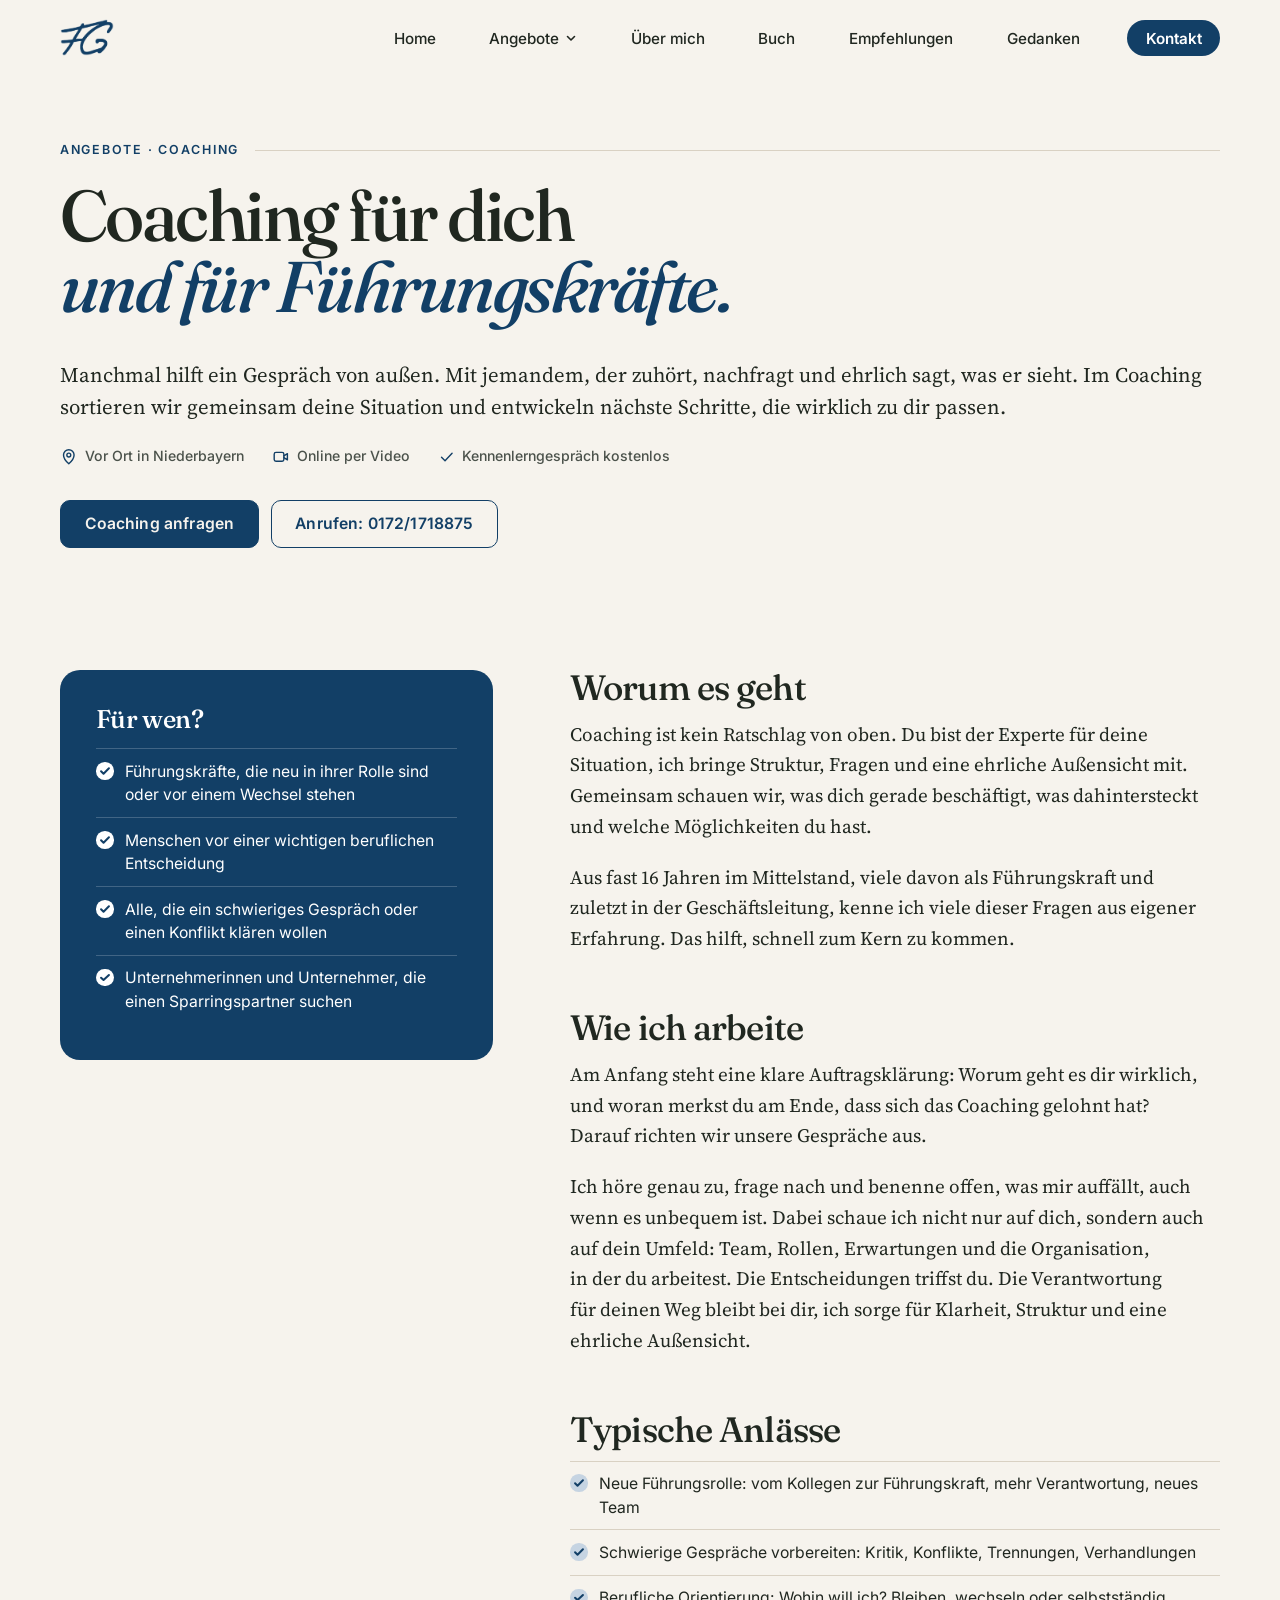
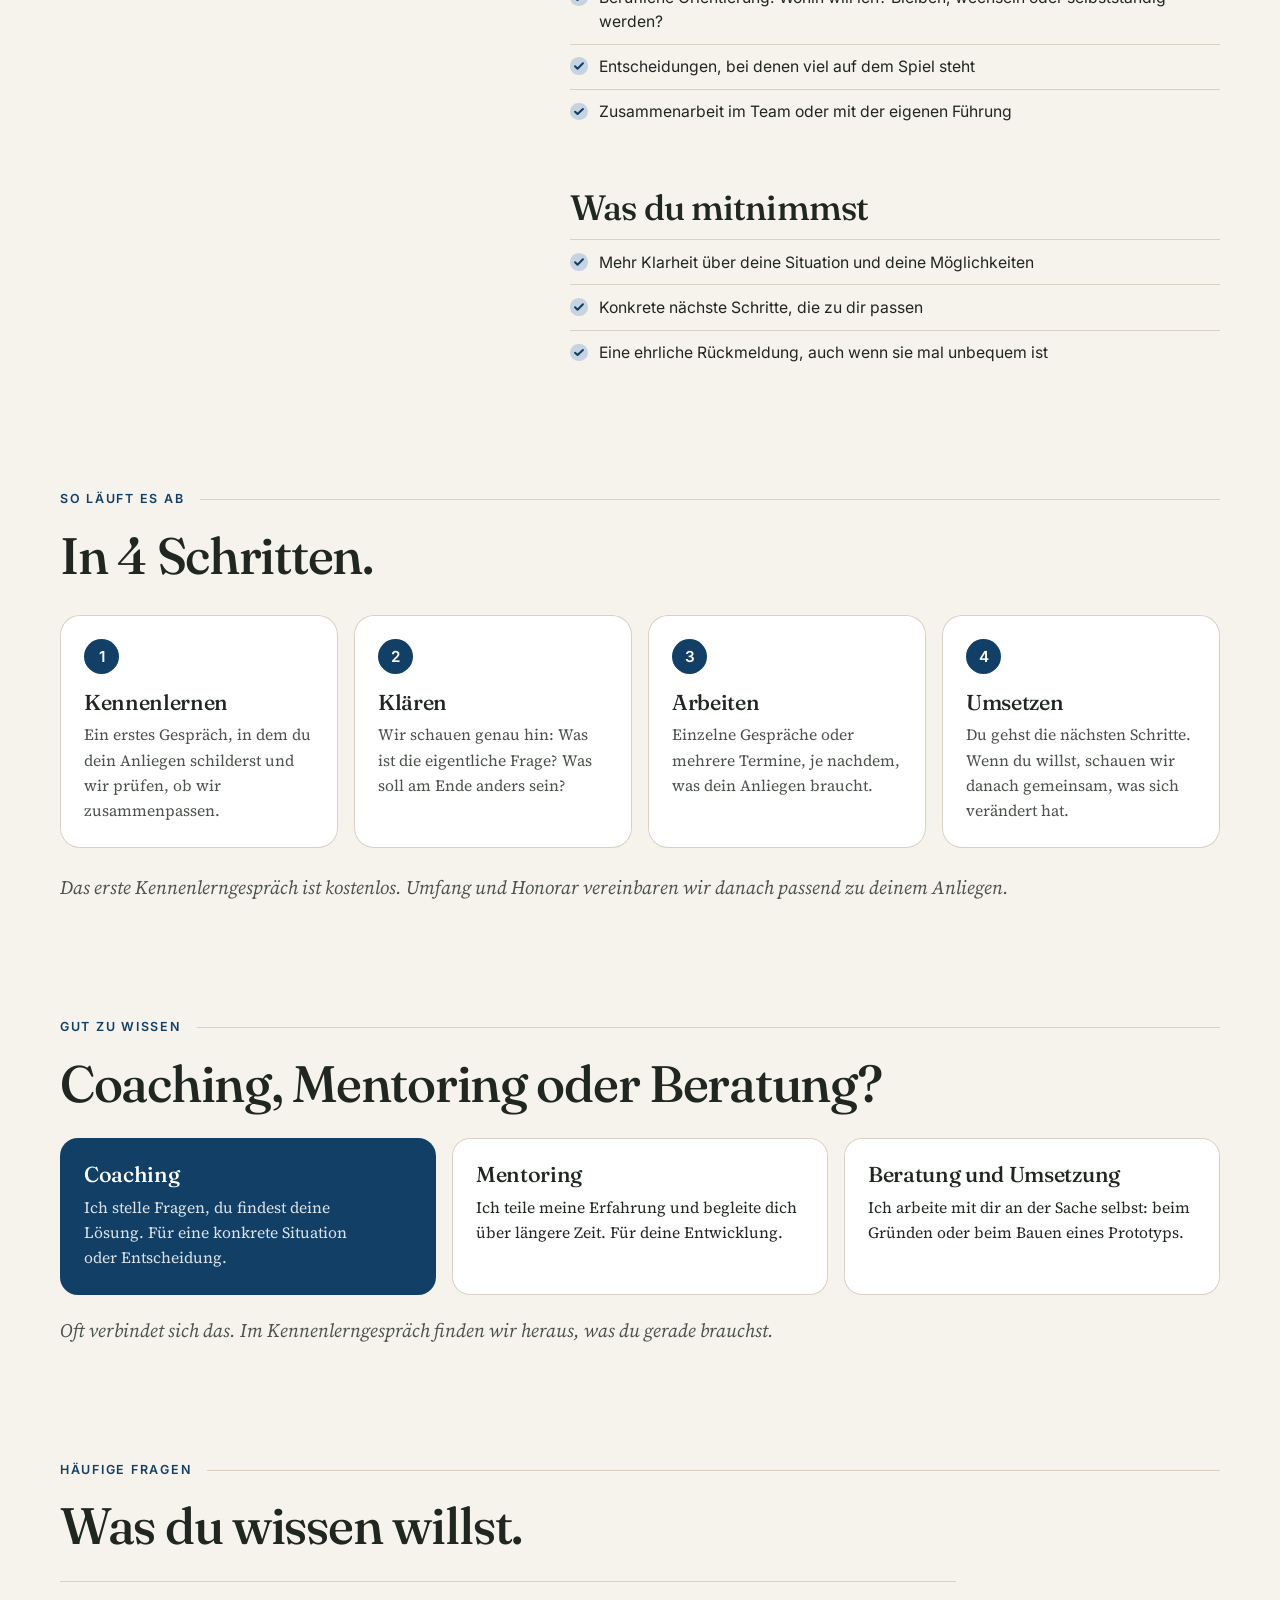
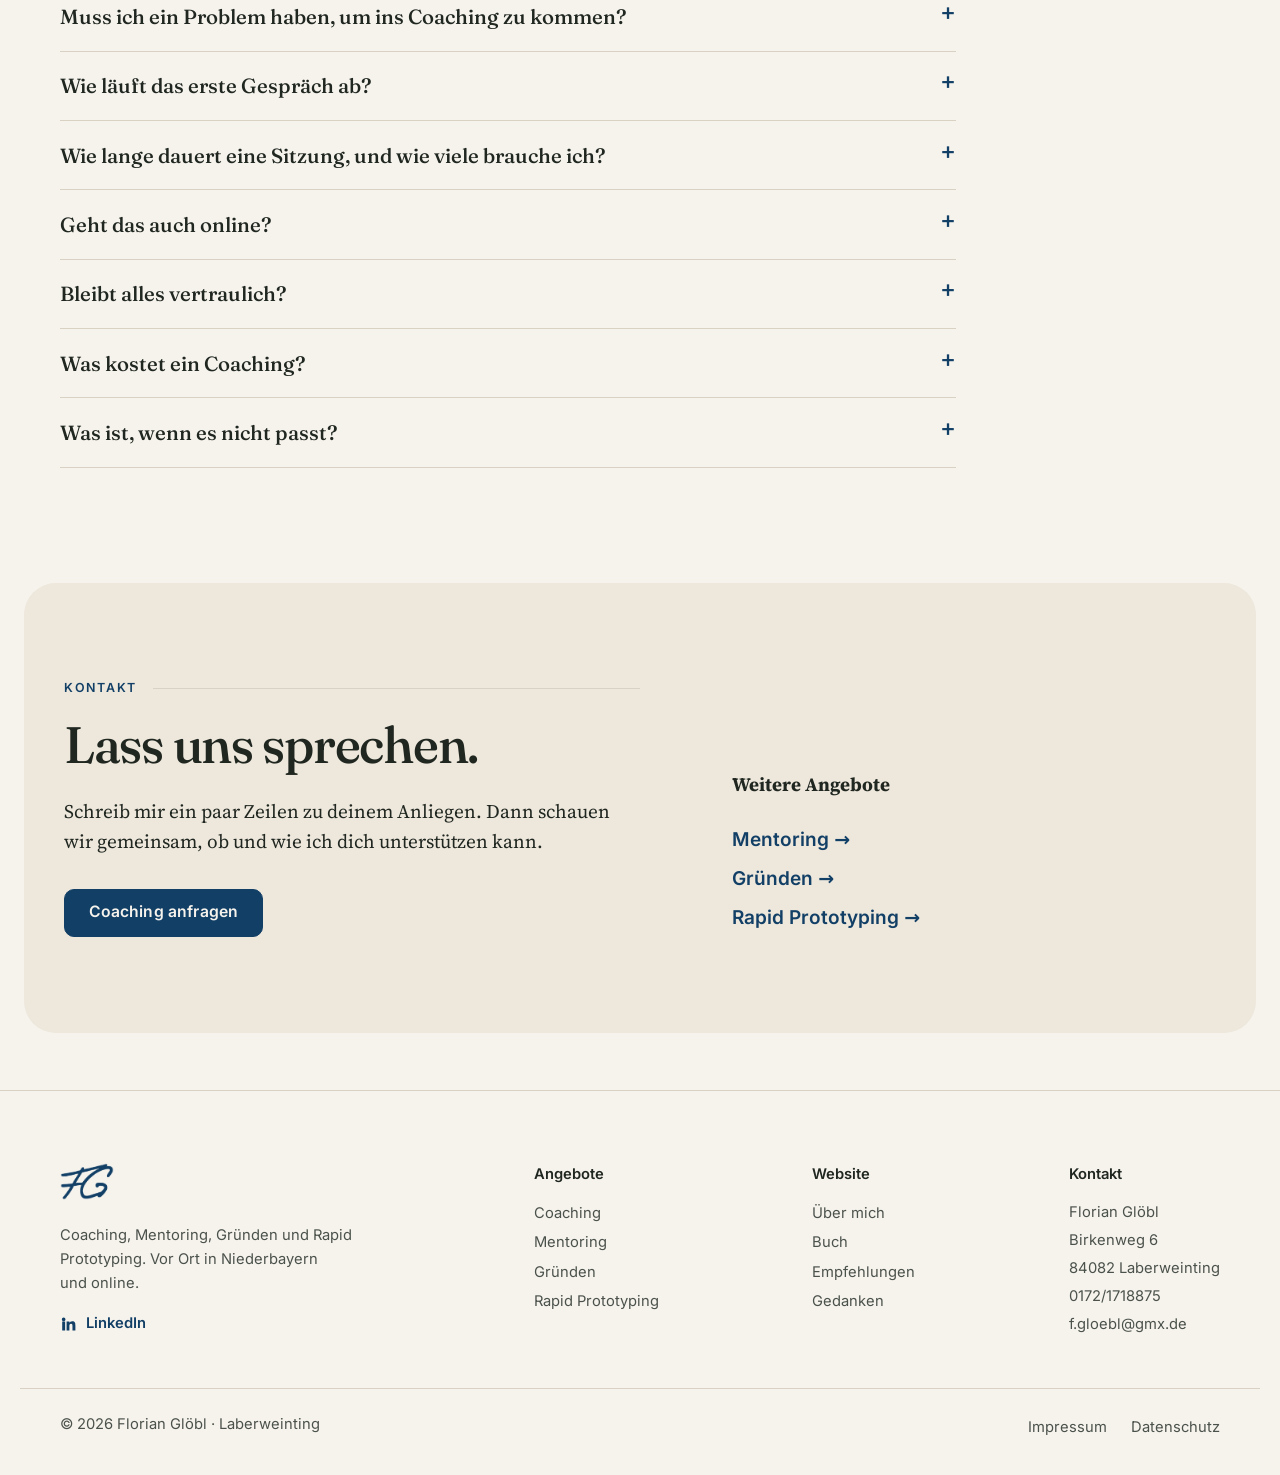
==== commit 2134a7cc: "Website-Build 330c7c7" ====
--- a/coaching/index.html
+++ b/coaching/index.html
@@ -1 +1 @@
-<!DOCTYPE html><html lang="de"><head><meta charset="utf-8"><meta name="viewport" content="width=device-width, initial-scale=1"><title>Coaching und Führungskräftecoaching in Niederbayern und online · Florian Glöbl</title><meta name="description" content="Persönliches Coaching und Führungskräftecoaching mit Florian Glöbl, vor Ort in Niederbayern oder online: Entscheidungen klären, die eigene Rolle finden, schwierige Gespräche vorbereiten. Ehrlich, direkt und auf Augenhöhe."><link rel="canonical" href="https://floriangloebl.de/coaching/"><meta name="robots" content="index, follow"><meta name="theme-color" content="#f6f3ed"><link rel="icon" href="/favicon.svg" type="image/svg+xml"><link rel="sitemap" href="/sitemap-index.xml"><meta property="og:type" content="website"><meta property="og:locale" content="de_DE"><meta property="og:site_name" content="Florian Glöbl"><meta property="og:title" content="Coaching und Führungskräftecoaching in Niederbayern und online · Florian Glöbl"><meta property="og:description" content="Persönliches Coaching und Führungskräftecoaching mit Florian Glöbl, vor Ort in Niederbayern oder online: Entscheidungen klären, die eigene Rolle finden, schwierige Gespräche vorbereiten. Ehrlich, direkt und auf Augenhöhe."><meta property="og:url" content="https://floriangloebl.de/coaching/"><meta property="og:image" content="https://floriangloebl.de/og.jpg"><meta property="og:image:alt" content="Coaching und Führungskräftecoaching in Niederbayern und online · Florian Glöbl"><meta name="twitter:card" content="summary_large_image"><meta name="twitter:title" content="Coaching und Führungskräftecoaching in Niederbayern und online · Florian Glöbl"><meta name="twitter:description" content="Persönliches Coaching und Führungskräftecoaching mit Florian Glöbl, vor Ort in Niederbayern oder online: Entscheidungen klären, die eigene Rolle finden, schwierige Gespräche vorbereiten. Ehrlich, direkt und auf Augenhöhe."><meta name="twitter:image" content="https://floriangloebl.de/og.jpg"><meta name="author" content="Florian Glöbl"><script type="application/ld+json">{"@context":"https://schema.org","@graph":[{"@type":"WebSite","@id":"https://floriangloebl.de/#website","url":"https://floriangloebl.de/","name":"Florian Glöbl","inLanguage":"de-DE","publisher":{"@id":"https://floriangloebl.de/#person"}},{"@type":"Person","@id":"https://floriangloebl.de/#person","name":"Florian Glöbl","url":"https://floriangloebl.de/","image":"https://floriangloebl.de/og.jpg","jobTitle":"Coach, Mentor und Berater","description":"Coaching und Führungskräftecoaching, Mentoring und Unterstützung beim Gründen, in Niederbayern und online. Florian Glöbl aus Laberweinting: fast 16 Jahre Erfahrung im Mittelstand, ehrlich, direkt und auf Augenhöhe.","email":"mailto:f.gloebl@gmx.de","address":{"@type":"PostalAddress","addressLocality":"Laberweinting","postalCode":"84082","addressRegion":"Bayern","addressCountry":"DE"},"knowsAbout":["Coaching","Führungskräftecoaching","Mentoring","Gründungsberatung","Organisationsentwicklung","Lean Management","ERP","Supply Chain"],"worksFor":[{"@type":"Organization","name":"Glöbl & Partner","url":"https://www.g-u-p.de/"},{"@type":"Organization","name":"Coolab AG","url":"https://coolab.ch/"},{"@type":"Organization","name":"Werkskante","url":"https://www.werkskante.de/"}],"sameAs":["https://www.linkedin.com/in/florian-gl%C3%B6bl-825a6a19b/","https://www.g-u-p.de/team","https://hoechstleistungskiller.v-und-s.de/"]},{"@type":"Service","name":"Coaching und Führungskräftecoaching in Niederbayern und online","description":"Persönliches Coaching und Führungskräftecoaching mit Florian Glöbl, vor Ort in Niederbayern oder online: Entscheidungen klären, die eigene Rolle finden, schwierige Gespräche vorbereiten. Ehrlich, direkt und auf Augenhöhe.","url":"https://floriangloebl.de/coaching/","areaServed":[{"@type":"AdministrativeArea","name":"Niederbayern"},{"@type":"Country","name":"Deutschland"},{"@type":"Country","name":"Schweiz"}],"availableChannel":[{"@type":"ServiceChannel","name":"Vor Ort in Niederbayern"},{"@type":"ServiceChannel","name":"Online per Video"}],"provider":{"@id":"https://floriangloebl.de/#person"}}]}</script><script>document.documentElement.classList.add('js');</script><link rel="stylesheet" href="/_astro/Base.Z_cjh3Ex.css"></head><body><a class="skip-link" href="#inhalt">Zum Inhalt springen</a><header class="site-header"><div class="wrap"><a class="brand" href="/" aria-label="Florian Glöbl, zur Startseite"><span class="logo-fg" role="img" aria-label="Florian Glöbl"></span></a><button class="nav-toggle" type="button" aria-expanded="false" aria-controls="hauptmenue"><span class="bars" aria-hidden="true"></span> Menü</button><nav class="nav" id="hauptmenue" aria-label="Hauptmenü"><ul class="nav-list"><li><a href="/">Home</a></li><li class="nav-drop"><button class="nav-drop__btn" type="button" aria-expanded="false" aria-controls="angebote-menue">Angebote<svg viewBox="0 0 12 12" aria-hidden="true"><path d="M2.5 4.5 6 8l3.5-3.5"></path></svg></button><div class="nav-drop__panel" id="angebote-menue"><ul><li><a href="/coaching/" aria-current="page"><span class="nav-drop__icon"><svg viewBox="0 0 24 24" aria-hidden="true"><path d="M4 6.5A2.5 2.5 0 0 1 6.5 4h11A2.5 2.5 0 0 1 20 6.5v7a2.5 2.5 0 0 1-2.5 2.5H11l-4.5 4v-4h0A2.5 2.5 0 0 1 4 13.5z"/><path d="M8.5 9.5h7M8.5 12.5h4"/></svg></span><span><strong>Coaching</strong><small>Für dich und für Führungskräfte</small></span></a></li><li><a href="/mentoring/"><span class="nav-drop__icon"><svg viewBox="0 0 24 24" aria-hidden="true"><circle cx="8" cy="8" r="3"/><circle cx="16.5" cy="10" r="2.5"/><path d="M3 19c.6-3 2.6-5 5-5s4.4 2 5 5M13.5 19c.4-2 1.6-3.5 3-3.5s2.6 1.5 3 3.5"/></svg></span><span><strong>Mentoring</strong><small>Begleitung über längere Zeit</small></span></a></li><li><a href="/gruenden/"><span class="nav-drop__icon"><svg viewBox="0 0 24 24" aria-hidden="true"><path d="M12 3c3 2 4.5 5 4.5 8.5L15 15H9l-1.5-3.5C7.5 8 9 5 12 3z"/><circle cx="12" cy="9" r="1.6"/><path d="M9 15l-2 4 3-1M15 15l2 4-3-1"/></svg></span><span><strong>Gründen</strong><small>In Deutschland und der Schweiz</small></span></a></li><li><a href="/rapid-prototyping/"><span class="nav-drop__icon"><svg viewBox="0 0 24 24" aria-hidden="true"><path d="M9 18h6M10 21h4"/><path d="M12 3a6 6 0 0 0-3.5 10.9c.6.5 1 1.2 1 2.1h5c0-.9.4-1.6 1-2.1A6 6 0 0 0 12 3z"/></svg></span><span><strong>Rapid Prototyping</strong><small>Mit Prozessverständnis und KI</small></span></a></li></ul></div></li><li><a href="/#ueber-mich">Über mich</a></li><li><a href="/#buch">Buch</a></li><li><a href="/#nachdenken">Empfehlungen</a></li><li><a href="/gedanken/">Gedanken</a></li><li class="nav-cta-item"><a class="nav-cta" href="/#kontakt">Kontakt</a></li></ul></nav></div></header><main id="inhalt"><article class="offer-page"><header class="offer-hero"><div class="wrap"><p class="kicker"><span><a href="/#coaching">Angebote</a> · Coaching</span></p><h1>Coaching für dich <em>und für Führungskräfte.</em></h1><p class="lead">Manchmal hilft ein Gespräch von außen. Mit jemandem, der zuhört, nachfragt und ehrlich sagt, was er sieht. Im Coaching sortieren wir gemeinsam deine Situation und entwickeln nächste Schritte, die wirklich zu dir passen.</p><p class="offer-facts"><span><svg viewBox="0 0 20 20" aria-hidden="true"><path d="M10 18s6-5.2 6-10a6 6 0 1 0-12 0c0 4.8 6 10 6 10z"></path><circle cx="10" cy="8" r="2.2"></circle></svg>Vor Ort in Niederbayern</span><span><svg viewBox="0 0 20 20" aria-hidden="true"><rect x="2.5" y="5" width="11" height="10" rx="2"></rect><path d="m13.5 9 4-2.5v7l-4-2.5"></path></svg>Online per Video</span></p><div class="actions"><a class="btn btn--primary" href="mailto:f.gloebl@gmx.de?subject=Anfrage%20Coaching">Coaching anfragen</a><a class="btn btn--ghost" href="tel:+491721718875">Anrufen: 0172/1718875</a></div></div></header><section class="section"><div class="wrap offer-grid-page"><aside class="offer-aside"><h2>Für wen?</h2><ul class="checks"><li>Führungskräfte, die neu in ihrer Rolle sind oder vor einem Wechsel stehen</li><li>Menschen vor einer wichtigen beruflichen Entscheidung</li><li>Alle, die ein schwieriges Gespräch oder einen Konflikt klären wollen</li><li>Unternehmerinnen und Unternehmer, die einen Sparringspartner suchen</li></ul></aside><div class="offer-body"><section><h2>Worum es geht</h2><p>Coaching ist kein Ratschlag von oben. Du bist der Experte für deine Situation, ich bringe Struktur, Fragen und eine ehrliche Außensicht mit. Gemeinsam schauen wir, was dich gerade beschäftigt, was dahintersteckt und welche Möglichkeiten du hast.</p><p>Aus fast 16 Jahren im Mittelstand, viele davon als Führungskraft und zuletzt in der Geschäftsleitung, kenne ich viele dieser Fragen aus eigener Erfahrung. Das hilft, schnell zum Kern zu kommen.</p></section><section><h2>Typische Anlässe</h2><ul class="checks"><li>Neue Führungsrolle: vom Kollegen zur Führungskraft, mehr Verantwortung, neues Team</li><li>Schwierige Gespräche vorbereiten: Kritik, Konflikte, Trennungen, Verhandlungen</li><li>Berufliche Orientierung: Wohin will ich? Bleiben, wechseln oder selbstständig werden?</li><li>Entscheidungen, bei denen viel auf dem Spiel steht</li><li>Zusammenarbeit im Team oder mit der eigenen Führung</li></ul></section><section><h2>Was du mitnimmst</h2><ul class="checks"><li>Mehr Klarheit über deine Situation und deine Möglichkeiten</li><li>Konkrete nächste Schritte, die zu dir passen</li><li>Eine ehrliche Rückmeldung, auch wenn sie mal unbequem ist</li></ul></section></div></div></section><section class="section"><div class="wrap"><p class="kicker">So läuft es ab</p><h2>In 4 Schritten.</h2><ol class="steps"><li><h3>Kennenlernen</h3><p>Ein erstes Gespräch, in dem du dein Anliegen schilderst und wir prüfen, ob wir zusammenpassen.</p></li><li><h3>Klären</h3><p>Wir schauen genau hin: Was ist die eigentliche Frage? Was soll am Ende anders sein?</p></li><li><h3>Arbeiten</h3><p>Einzelne Gespräche oder mehrere Termine, je nachdem, was dein Anliegen braucht.</p></li><li><h3>Umsetzen</h3><p>Du gehst die nächsten Schritte. Wenn du willst, schauen wir danach gemeinsam, was sich verändert hat.</p></li></ol><p class="steps-note">Umfang und Honorar vereinbaren wir passend zu deinem Anliegen.</p></div></section><section class="contact"><div class="wrap"><div class="prose"><p class="kicker">Kontakt</p><h2>Lass uns sprechen.</h2><p class="lead">Schreib mir ein paar Zeilen zu deinem Anliegen. Dann schauen wir gemeinsam, ob und wie ich dich unterstützen kann.</p><div class="actions"><a class="btn btn--primary" href="mailto:f.gloebl@gmx.de?subject=Anfrage%20Coaching">Coaching anfragen</a></div></div><nav class="other-offers" aria-label="Weitere Angebote"><p><strong>Weitere Angebote</strong></p><ul><li><a href="/mentoring/">Mentoring →</a></li><li><a href="/gruenden/">Gründen →</a></li><li><a href="/rapid-prototyping/">Rapid Prototyping →</a></li></ul></nav></div></section></article></main><footer class="site-footer"><div class="wrap"><p>© 2026 Florian Glöbl · Laberweinting</p><ul><li><a href="/impressum/">Impressum</a></li><li><a href="/datenschutz/">Datenschutz</a></li></ul></div></footer><script type="module">var e=document.querySelector(`.site-header`),t=document.querySelector(`.nav-toggle`),n=document.getElementById(`hauptmenue`),r=e=>{t?.setAttribute(`aria-expanded`,String(e)),n?.classList.toggle(`is-open`,e)};t?.addEventListener(`click`,()=>r(t.getAttribute(`aria-expanded`)!==`true`)),n?.addEventListener(`click`,e=>{e.target.closest(`a`)&&r(!1)}),document.addEventListener(`keydown`,e=>{e.key===`Escape`&&t?.getAttribute(`aria-expanded`)===`true`&&(r(!1),t.focus())});var i=document.querySelector(`.nav-drop`),a=i?.querySelector(`.nav-drop__btn`),o=e=>{a?.setAttribute(`aria-expanded`,String(e)),i?.classList.toggle(`is-open`,e)},s=()=>matchMedia(`(hover: hover) and (min-width: 1181px)`).matches;a?.addEventListener(`click`,()=>o(s()?!0:a.getAttribute(`aria-expanded`)!==`true`)),i?.addEventListener(`mouseenter`,()=>{matchMedia(`(hover: hover) and (min-width: 1181px)`).matches&&o(!0)}),i?.addEventListener(`mouseleave`,()=>{matchMedia(`(hover: hover) and (min-width: 1181px)`).matches&&o(!1)}),document.addEventListener(`click`,e=>{i&&!i.contains(e.target)&&o(!1)}),i?.addEventListener(`keydown`,e=>{e.key===`Escape`&&(o(!1),a?.focus())}),i?.addEventListener(`focusout`,e=>{i.contains(e.relatedTarget)||o(!1)});var c=document.querySelectorAll(`[data-reveal]`);if(`IntersectionObserver`in window){let e=new IntersectionObserver(t=>{for(let n of t)n.isIntersecting&&(n.target.classList.add(`is-visible`),e.unobserve(n.target))},{rootMargin:`0px 0px -8% 0px`});c.forEach(t=>e.observe(t))}else c.forEach(e=>e.classList.add(`is-visible`));var l=()=>e?.classList.toggle(`is-scrolled`,window.scrollY>8);l(),window.addEventListener(`scroll`,l,{passive:!0});</script></body></html>+<!DOCTYPE html><html lang="de"><head><meta charset="utf-8"><meta name="viewport" content="width=device-width, initial-scale=1"><title>Coaching und Führungskräftecoaching in Niederbayern und online · Florian Glöbl</title><meta name="description" content="Persönliches Coaching und Führungskräftecoaching mit Florian Glöbl, vor Ort in Niederbayern oder online: Entscheidungen klären, die eigene Rolle finden, schwierige Gespräche vorbereiten. Ehrlich, direkt und auf Augenhöhe."><link rel="canonical" href="https://floriangloebl.de/coaching/"><meta name="robots" content="index, follow"><meta name="theme-color" content="#f6f3ed"><link rel="icon" href="/favicon.svg" type="image/svg+xml"><link rel="sitemap" href="/sitemap-index.xml"><meta property="og:type" content="website"><meta property="og:locale" content="de_DE"><meta property="og:site_name" content="Florian Glöbl"><meta property="og:title" content="Coaching und Führungskräftecoaching in Niederbayern und online · Florian Glöbl"><meta property="og:description" content="Persönliches Coaching und Führungskräftecoaching mit Florian Glöbl, vor Ort in Niederbayern oder online: Entscheidungen klären, die eigene Rolle finden, schwierige Gespräche vorbereiten. Ehrlich, direkt und auf Augenhöhe."><meta property="og:url" content="https://floriangloebl.de/coaching/"><meta property="og:image" content="https://floriangloebl.de/og.jpg"><meta property="og:image:alt" content="Coaching und Führungskräftecoaching in Niederbayern und online · Florian Glöbl"><meta name="twitter:card" content="summary_large_image"><meta name="twitter:title" content="Coaching und Führungskräftecoaching in Niederbayern und online · Florian Glöbl"><meta name="twitter:description" content="Persönliches Coaching und Führungskräftecoaching mit Florian Glöbl, vor Ort in Niederbayern oder online: Entscheidungen klären, die eigene Rolle finden, schwierige Gespräche vorbereiten. Ehrlich, direkt und auf Augenhöhe."><meta name="twitter:image" content="https://floriangloebl.de/og.jpg"><meta name="author" content="Florian Glöbl"><script type="application/ld+json">{"@context":"https://schema.org","@graph":[{"@type":"WebSite","@id":"https://floriangloebl.de/#website","url":"https://floriangloebl.de/","name":"Florian Glöbl","inLanguage":"de-DE","publisher":{"@id":"https://floriangloebl.de/#person"}},{"@type":"Person","@id":"https://floriangloebl.de/#person","name":"Florian Glöbl","url":"https://floriangloebl.de/","image":"https://floriangloebl.de/og.jpg","jobTitle":"Coach, Mentor und Berater","description":"Coaching und Führungskräftecoaching, Mentoring und Unterstützung beim Gründen, in Niederbayern und online. Florian Glöbl aus Laberweinting: fast 16 Jahre Erfahrung im Mittelstand, ehrlich, direkt und auf Augenhöhe.","email":"mailto:f.gloebl@gmx.de","address":{"@type":"PostalAddress","addressLocality":"Laberweinting","postalCode":"84082","addressRegion":"Bayern","addressCountry":"DE"},"knowsAbout":["Coaching","Führungskräftecoaching","Mentoring","Gründungsberatung","Organisationsentwicklung","Lean Management","ERP","Supply Chain"],"worksFor":[{"@type":"Organization","name":"Glöbl & Partner","url":"https://www.g-u-p.de/"},{"@type":"Organization","name":"Coolab AG","url":"https://coolab.ch/"},{"@type":"Organization","name":"Werkskante","url":"https://www.werkskante.de/"}],"sameAs":["https://www.linkedin.com/in/florian-gl%C3%B6bl-825a6a19b/","https://www.g-u-p.de/team","https://hoechstleistungskiller.v-und-s.de/"]},{"@type":"Service","name":"Coaching und Führungskräftecoaching in Niederbayern und online","description":"Persönliches Coaching und Führungskräftecoaching mit Florian Glöbl, vor Ort in Niederbayern oder online: Entscheidungen klären, die eigene Rolle finden, schwierige Gespräche vorbereiten. Ehrlich, direkt und auf Augenhöhe.","url":"https://floriangloebl.de/coaching/","areaServed":[{"@type":"AdministrativeArea","name":"Niederbayern"},{"@type":"Country","name":"Deutschland"},{"@type":"Country","name":"Schweiz"}],"availableChannel":[{"@type":"ServiceChannel","name":"Vor Ort in Niederbayern"},{"@type":"ServiceChannel","name":"Online per Video"}],"provider":{"@id":"https://floriangloebl.de/#person"}},{"@type":"FAQPage","mainEntity":[{"@type":"Question","name":"Muss ich ein Problem haben, um ins Coaching zu kommen?","acceptedAnswer":{"@type":"Answer","text":"Nein. Viele kommen, weil eine Entscheidung ansteht, eine neue Rolle beginnt oder sie sich einfach eine ehrliche Außensicht wünschen. Ein Problem ist kein Muss."}},{"@type":"Question","name":"Wie läuft das erste Gespräch ab?","acceptedAnswer":{"@type":"Answer","text":"Das erste Kennenlerngespräch ist kostenlos und unverbindlich. Du erzählst, worum es dir geht, und wir schauen gemeinsam, ob und wie ich dich unterstützen kann."}},{"@type":"Question","name":"Wie lange dauert eine Sitzung, und wie viele brauche ich?","acceptedAnswer":{"@type":"Answer","text":"Eine Sitzung dauert etwa ein bis zwei Stunden. Manchmal reicht ein einzelnes Gespräch, manchmal sind mehrere Termine sinnvoll. Das entscheiden wir gemeinsam, je nachdem, was dein Anliegen braucht."}},{"@type":"Question","name":"Geht das auch online?","acceptedAnswer":{"@type":"Answer","text":"Wie du möchtest. Ich arbeite vor Ort in Niederbayern und genauso online per Video. Viele schätzen die Flexibilität, und online funktioniert es erfahrungsgemäß sehr gut."}},{"@type":"Question","name":"Bleibt alles vertraulich?","acceptedAnswer":{"@type":"Answer","text":"Ja. Was wir besprechen, bleibt unter uns. Das gilt auch, wenn dein Unternehmen das Coaching bezahlt."}},{"@type":"Question","name":"Was kostet ein Coaching?","acceptedAnswer":{"@type":"Answer","text":"Das hängt vom Umfang ab. Nach dem kostenlosen Kennenlerngespräch mache ich dir ein klares Angebot, passend zu deinem Anliegen. Ohne versteckte Kosten."}},{"@type":"Question","name":"Was ist, wenn es nicht passt?","acceptedAnswer":{"@type":"Answer","text":"Dann sagen wir das offen. Genau dafür ist das Kennenlerngespräch da. Und auch später gilt: Ehrlichkeit zuerst."}}]}]}</script><script>document.documentElement.classList.add('js');</script><link rel="stylesheet" href="/_astro/Base.xsbF4Ae7.css"></head><body><a class="skip-link" href="#inhalt">Zum Inhalt springen</a><header class="site-header"><div class="wrap"><a class="brand" href="/" aria-label="Florian Glöbl, zur Startseite"><span class="logo-fg" role="img" aria-label="Florian Glöbl"></span></a><button class="nav-toggle" type="button" aria-expanded="false" aria-controls="hauptmenue"><span class="bars" aria-hidden="true"></span> Menü</button><nav class="nav" id="hauptmenue" aria-label="Hauptmenü"><ul class="nav-list"><li><a href="/">Home</a></li><li class="nav-drop"><button class="nav-drop__btn" type="button" aria-expanded="false" aria-controls="angebote-menue">Angebote<svg viewBox="0 0 12 12" aria-hidden="true"><path d="M2.5 4.5 6 8l3.5-3.5"></path></svg></button><div class="nav-drop__panel" id="angebote-menue"><ul><li><a href="/coaching/" aria-current="page"><span class="nav-drop__icon"><svg viewBox="0 0 24 24" aria-hidden="true"><path d="M4 6.5A2.5 2.5 0 0 1 6.5 4h11A2.5 2.5 0 0 1 20 6.5v7a2.5 2.5 0 0 1-2.5 2.5H11l-4.5 4v-4h0A2.5 2.5 0 0 1 4 13.5z"/><path d="M8.5 9.5h7M8.5 12.5h4"/></svg></span><span><strong>Coaching</strong><small>Für dich und für Führungskräfte</small></span></a></li><li><a href="/mentoring/"><span class="nav-drop__icon"><svg viewBox="0 0 24 24" aria-hidden="true"><circle cx="8" cy="8" r="3"/><circle cx="16.5" cy="10" r="2.5"/><path d="M3 19c.6-3 2.6-5 5-5s4.4 2 5 5M13.5 19c.4-2 1.6-3.5 3-3.5s2.6 1.5 3 3.5"/></svg></span><span><strong>Mentoring</strong><small>Begleitung über längere Zeit</small></span></a></li><li><a href="/gruenden/"><span class="nav-drop__icon"><svg viewBox="0 0 24 24" aria-hidden="true"><path d="M12 3c3 2 4.5 5 4.5 8.5L15 15H9l-1.5-3.5C7.5 8 9 5 12 3z"/><circle cx="12" cy="9" r="1.6"/><path d="M9 15l-2 4 3-1M15 15l2 4-3-1"/></svg></span><span><strong>Gründen</strong><small>In Deutschland und der Schweiz</small></span></a></li><li><a href="/rapid-prototyping/"><span class="nav-drop__icon"><svg viewBox="0 0 24 24" aria-hidden="true"><path d="M9 18h6M10 21h4"/><path d="M12 3a6 6 0 0 0-3.5 10.9c.6.5 1 1.2 1 2.1h5c0-.9.4-1.6 1-2.1A6 6 0 0 0 12 3z"/></svg></span><span><strong>Rapid Prototyping</strong><small>Mit Prozessverständnis und KI</small></span></a></li></ul></div></li><li><a href="/#ueber-mich">Über mich</a></li><li><a href="/#buch">Buch</a></li><li><a href="/#nachdenken">Empfehlungen</a></li><li><a href="/gedanken/">Gedanken</a></li><li class="nav-cta-item"><a class="nav-cta" href="/#kontakt">Kontakt</a></li></ul></nav></div></header><main id="inhalt"><article class="offer-page"><header class="offer-hero"><div class="wrap"><p class="kicker"><span><a href="/#coaching">Angebote</a> · Coaching</span></p><h1>Coaching für dich <em>und für Führungskräfte.</em></h1><p class="lead">Manchmal hilft ein Gespräch von außen. Mit jemandem, der zuhört, nachfragt und ehrlich sagt, was er sieht. Im Coaching sortieren wir gemeinsam deine Situation und entwickeln nächste Schritte, die wirklich zu dir passen.</p><p class="offer-facts"><span><svg viewBox="0 0 20 20" aria-hidden="true"><path d="M10 18s6-5.2 6-10a6 6 0 1 0-12 0c0 4.8 6 10 6 10z"></path><circle cx="10" cy="8" r="2.2"></circle></svg>Vor Ort in Niederbayern</span><span><svg viewBox="0 0 20 20" aria-hidden="true"><rect x="2.5" y="5" width="11" height="10" rx="2"></rect><path d="m13.5 9 4-2.5v7l-4-2.5"></path></svg>Online per Video</span><span><svg viewBox="0 0 20 20" aria-hidden="true"><path d="M4 10.5 8 14.5 16 6"></path></svg>Kennenlerngespräch kostenlos</span></p><div class="actions"><a class="btn btn--primary" href="mailto:f.gloebl@gmx.de?subject=Anfrage%20Coaching">Coaching anfragen</a><a class="btn btn--ghost" href="tel:+491721718875">Anrufen: 0172/1718875</a></div></div></header><section class="section"><div class="wrap offer-grid-page"><aside class="offer-aside"><h2>Für wen?</h2><ul class="checks"><li>Führungskräfte, die neu in ihrer Rolle sind oder vor einem Wechsel stehen</li><li>Menschen vor einer wichtigen beruflichen Entscheidung</li><li>Alle, die ein schwieriges Gespräch oder einen Konflikt klären wollen</li><li>Unternehmerinnen und Unternehmer, die einen Sparringspartner suchen</li></ul></aside><div class="offer-body"><section><h2>Worum es geht</h2><p>Coaching ist kein Ratschlag von oben. Du bist der Experte für deine Situation, ich bringe Struktur, Fragen und eine ehrliche Außensicht mit. Gemeinsam schauen wir, was dich gerade beschäftigt, was dahintersteckt und welche Möglichkeiten du hast.</p><p>Aus fast 16 Jahren im Mittelstand, viele davon als Führungskraft und zuletzt in der Geschäftsleitung, kenne ich viele dieser Fragen aus eigener Erfahrung. Das hilft, schnell zum Kern zu kommen.</p></section><section><h2>Wie ich arbeite</h2><p>Am Anfang steht eine klare Auftragsklärung: Worum geht es dir wirklich, und woran merkst du am Ende, dass sich das Coaching gelohnt hat? Darauf richten wir unsere Gespräche aus.</p><p>Ich höre genau zu, frage nach und benenne offen, was mir auffällt, auch wenn es unbequem ist. Dabei schaue ich nicht nur auf dich, sondern auch auf dein Umfeld: Team, Rollen, Erwartungen und die Organisation, in der du arbeitest. Die Entscheidungen triffst du. Die Verantwortung für deinen Weg bleibt bei dir, ich sorge für Klarheit, Struktur und eine ehrliche Außensicht.</p></section><section><h2>Typische Anlässe</h2><ul class="checks"><li>Neue Führungsrolle: vom Kollegen zur Führungskraft, mehr Verantwortung, neues Team</li><li>Schwierige Gespräche vorbereiten: Kritik, Konflikte, Trennungen, Verhandlungen</li><li>Berufliche Orientierung: Wohin will ich? Bleiben, wechseln oder selbstständig werden?</li><li>Entscheidungen, bei denen viel auf dem Spiel steht</li><li>Zusammenarbeit im Team oder mit der eigenen Führung</li></ul></section><section><h2>Was du mitnimmst</h2><ul class="checks"><li>Mehr Klarheit über deine Situation und deine Möglichkeiten</li><li>Konkrete nächste Schritte, die zu dir passen</li><li>Eine ehrliche Rückmeldung, auch wenn sie mal unbequem ist</li></ul></section></div></div></section><section class="section"><div class="wrap"><p class="kicker">So läuft es ab</p><h2>In 4 Schritten.</h2><ol class="steps"><li><h3>Kennenlernen</h3><p>Ein erstes Gespräch, in dem du dein Anliegen schilderst und wir prüfen, ob wir zusammenpassen.</p></li><li><h3>Klären</h3><p>Wir schauen genau hin: Was ist die eigentliche Frage? Was soll am Ende anders sein?</p></li><li><h3>Arbeiten</h3><p>Einzelne Gespräche oder mehrere Termine, je nachdem, was dein Anliegen braucht.</p></li><li><h3>Umsetzen</h3><p>Du gehst die nächsten Schritte. Wenn du willst, schauen wir danach gemeinsam, was sich verändert hat.</p></li></ol><p class="steps-note">Das erste Kennenlerngespräch ist kostenlos. Umfang und Honorar vereinbaren wir danach passend zu deinem Anliegen.</p></div></section><section class="section"><div class="wrap compare-wrap"><p class="kicker">Gut zu wissen</p><h2>Coaching, Mentoring oder Beratung?</h2><div class="compare"><div class="compare__item is-current"><h3>Coaching</h3><p>Ich stelle Fragen, du findest deine Lösung. Für eine konkrete Situation oder Entscheidung.</p></div><div class="compare__item"><h3>Mentoring</h3><p>Ich teile meine Erfahrung und begleite dich über längere Zeit. Für deine Entwicklung.</p></div><div class="compare__item"><h3>Beratung und Umsetzung</h3><p>Ich arbeite mit dir an der Sache selbst: beim Gründen oder beim Bauen eines Prototyps.</p></div></div><p class="compare__note">Oft verbindet sich das. Im Kennenlerngespräch finden wir heraus, was du gerade brauchst.</p></div></section><section class="section"><div class="wrap faq-wrap"><p class="kicker">Häufige Fragen</p><h2>Was du wissen willst.</h2><div class="faq"><details><summary>Muss ich ein Problem haben, um ins Coaching zu kommen?</summary><p>Nein. Viele kommen, weil eine Entscheidung ansteht, eine neue Rolle beginnt oder sie sich einfach eine ehrliche Außensicht wünschen. Ein Problem ist kein Muss.</p></details><details><summary>Wie läuft das erste Gespräch ab?</summary><p>Das erste Kennenlerngespräch ist kostenlos und unverbindlich. Du erzählst, worum es dir geht, und wir schauen gemeinsam, ob und wie ich dich unterstützen kann.</p></details><details><summary>Wie lange dauert eine Sitzung, und wie viele brauche ich?</summary><p>Eine Sitzung dauert etwa ein bis zwei Stunden. Manchmal reicht ein einzelnes Gespräch, manchmal sind mehrere Termine sinnvoll. Das entscheiden wir gemeinsam, je nachdem, was dein Anliegen braucht.</p></details><details><summary>Geht das auch online?</summary><p>Wie du möchtest. Ich arbeite vor Ort in Niederbayern und genauso online per Video. Viele schätzen die Flexibilität, und online funktioniert es erfahrungsgemäß sehr gut.</p></details><details><summary>Bleibt alles vertraulich?</summary><p>Ja. Was wir besprechen, bleibt unter uns. Das gilt auch, wenn dein Unternehmen das Coaching bezahlt.</p></details><details><summary>Was kostet ein Coaching?</summary><p>Das hängt vom Umfang ab. Nach dem kostenlosen Kennenlerngespräch mache ich dir ein klares Angebot, passend zu deinem Anliegen. Ohne versteckte Kosten.</p></details><details><summary>Was ist, wenn es nicht passt?</summary><p>Dann sagen wir das offen. Genau dafür ist das Kennenlerngespräch da. Und auch später gilt: Ehrlichkeit zuerst.</p></details></div></div></section><section class="contact"><div class="wrap"><div class="prose"><p class="kicker">Kontakt</p><h2>Lass uns sprechen.</h2><p class="lead">Schreib mir ein paar Zeilen zu deinem Anliegen. Dann schauen wir gemeinsam, ob und wie ich dich unterstützen kann.</p><div class="actions"><a class="btn btn--primary" href="mailto:f.gloebl@gmx.de?subject=Anfrage%20Coaching">Coaching anfragen</a></div></div><nav class="other-offers" aria-label="Weitere Angebote"><p><strong>Weitere Angebote</strong></p><ul><li><a href="/mentoring/">Mentoring →</a></li><li><a href="/gruenden/">Gründen →</a></li><li><a href="/rapid-prototyping/">Rapid Prototyping →</a></li></ul></nav></div></section></article></main><footer class="site-footer"><div class="wrap footer-grid"><div class="footer-brand"><a class="brand" href="/" aria-label="Florian Glöbl, zur Startseite"><span class="logo-fg" role="img" aria-label="Florian Glöbl"></span></a><p>Coaching, Mentoring, Gründen und Rapid Prototyping. Vor Ort in Niederbayern und online.</p><a class="footer-linkedin" href="https://www.linkedin.com/in/florian-gl%C3%B6bl-825a6a19b/" rel="noopener"><svg viewBox="0 0 24 24" aria-hidden="true"><path d="M4.98 3.5a2.5 2.5 0 1 1 0 5 2.5 2.5 0 0 1 0-5zM3 9h4v12H3zM9 9h3.8v1.7h.05c.53-1 1.83-2.05 3.77-2.05C20.6 8.65 21 11.2 21 14.5V21h-4v-5.8c0-1.4-.03-3.2-1.95-3.2-1.95 0-2.25 1.5-2.25 3.1V21H9z"></path></svg>LinkedIn</a></div><nav aria-label="Angebote"><p class="footer-title">Angebote</p><ul><li><a href="/coaching/">Coaching</a></li><li><a href="/mentoring/">Mentoring</a></li><li><a href="/gruenden/">Gründen</a></li><li><a href="/rapid-prototyping/">Rapid Prototyping</a></li></ul></nav><nav aria-label="Website"><p class="footer-title">Website</p><ul><li><a href="/#ueber-mich">Über mich</a></li><li><a href="/#buch">Buch</a></li><li><a href="/#nachdenken">Empfehlungen</a></li><li><a href="/gedanken/">Gedanken</a></li></ul></nav><div><p class="footer-title">Kontakt</p><address>Florian Glöbl<br>Birkenweg 6<br>84082 Laberweinting<br><a href="tel:+491721718875">0172/1718875</a><br><a href="mailto:f.gloebl@gmx.de">f.gloebl@gmx.de</a></address></div></div><div class="wrap footer-bottom"><p>© 2026 Florian Glöbl · Laberweinting</p><ul><li><a href="/impressum/">Impressum</a></li><li><a href="/datenschutz/">Datenschutz</a></li></ul></div></footer><script type="module">var e=document.querySelector(`.site-header`),t=document.querySelector(`.nav-toggle`),n=document.getElementById(`hauptmenue`),r=e=>{t?.setAttribute(`aria-expanded`,String(e)),n?.classList.toggle(`is-open`,e)};t?.addEventListener(`click`,()=>r(t.getAttribute(`aria-expanded`)!==`true`)),n?.addEventListener(`click`,e=>{e.target.closest(`a`)&&r(!1)}),document.addEventListener(`keydown`,e=>{e.key===`Escape`&&t?.getAttribute(`aria-expanded`)===`true`&&(r(!1),t.focus())});var i=document.querySelector(`.nav-drop`),a=i?.querySelector(`.nav-drop__btn`),o=e=>{a?.setAttribute(`aria-expanded`,String(e)),i?.classList.toggle(`is-open`,e)},s=()=>matchMedia(`(hover: hover) and (min-width: 1181px)`).matches;a?.addEventListener(`click`,()=>o(s()?!0:a.getAttribute(`aria-expanded`)!==`true`)),i?.addEventListener(`mouseenter`,()=>{matchMedia(`(hover: hover) and (min-width: 1181px)`).matches&&o(!0)}),i?.addEventListener(`mouseleave`,()=>{matchMedia(`(hover: hover) and (min-width: 1181px)`).matches&&o(!1)}),document.addEventListener(`click`,e=>{i&&!i.contains(e.target)&&o(!1)}),i?.addEventListener(`keydown`,e=>{e.key===`Escape`&&(o(!1),a?.focus())}),i?.addEventListener(`focusout`,e=>{i.contains(e.relatedTarget)||o(!1)});var c=document.querySelectorAll(`[data-reveal]`);if(`IntersectionObserver`in window){let e=new IntersectionObserver(t=>{for(let n of t)n.isIntersecting&&(n.target.classList.add(`is-visible`),e.unobserve(n.target))},{rootMargin:`0px 0px -8% 0px`});c.forEach(t=>e.observe(t))}else c.forEach(e=>e.classList.add(`is-visible`));var l=()=>e?.classList.toggle(`is-scrolled`,window.scrollY>8);l(),window.addEventListener(`scroll`,l,{passive:!0});</script></body></html>
--- a/_astro/Base.xsbF4Ae7.css
+++ b/_astro/Base.xsbF4Ae7.css
@@ -0,0 +1 @@
+@font-face{font-family:"Source Serif 4 Variable";font-style:normal;font-display:swap;font-weight:200 900;src:url(/_astro/source-serif-4-cyrillic-ext-opsz-normal.DIwfbPUE.woff2)format("woff2-variations");unicode-range:U+460-52F,U+1C80-1C8A,U+20B4,U+2DE0-2DFF,U+A640-A69F,U+FE2E-FE2F}@font-face{font-family:"Source Serif 4 Variable";font-style:normal;font-display:swap;font-weight:200 900;src:url(/_astro/source-serif-4-cyrillic-opsz-normal.C0olyEE-.woff2)format("woff2-variations");unicode-range:U+301,U+400-45F,U+490-491,U+4B0-4B1,U+2116}@font-face{font-family:"Source Serif 4 Variable";font-style:normal;font-display:swap;font-weight:200 900;src:url(/_astro/source-serif-4-greek-opsz-normal.DrHU7SY7.woff2)format("woff2-variations");unicode-range:U+370-377,U+37A-37F,U+384-38A,U+38C,U+38E-3A1,U+3A3-3FF}@font-face{font-family:"Source Serif 4 Variable";font-style:normal;font-display:swap;font-weight:200 900;src:url(/_astro/source-serif-4-vietnamese-opsz-normal.BOyYyU_V.woff2)format("woff2-variations");unicode-range:U+102-103,U+110-111,U+128-129,U+168-169,U+1A0-1A1,U+1AF-1B0,U+300-301,U+303-304,U+308-309,U+323,U+329,U+1EA0-1EF9,U+20AB}@font-face{font-family:"Source Serif 4 Variable";font-style:normal;font-display:swap;font-weight:200 900;src:url(/_astro/source-serif-4-latin-ext-opsz-normal.HoL-AExg.woff2)format("woff2-variations");unicode-range:U+100-2BA,U+2BD-2C5,U+2C7-2CC,U+2CE-2D7,U+2DD-2FF,U+304,U+308,U+329,U+1D00-1DBF,U+1E00-1E9F,U+1EF2-1EFF,U+2020,U+20A0-20AB,U+20AD-20C0,U+2113,U+2C60-2C7F,U+A720-A7FF}@font-face{font-family:"Source Serif 4 Variable";font-style:normal;font-display:swap;font-weight:200 900;src:url(/_astro/source-serif-4-latin-opsz-normal.BpEBLj1O.woff2)format("woff2-variations");unicode-range:U+??,U+131,U+152-153,U+2BB-2BC,U+2C6,U+2DA,U+2DC,U+304,U+308,U+329,U+2000-206F,U+20AC,U+2122,U+2191,U+2193,U+2212,U+2215,U+FEFF,U+FFFD}@font-face{font-family:"Source Serif 4 Variable";font-style:italic;font-display:swap;font-weight:200 900;src:url(/_astro/source-serif-4-cyrillic-ext-opsz-italic.Bl6DJqma.woff2)format("woff2-variations");unicode-range:U+460-52F,U+1C80-1C8A,U+20B4,U+2DE0-2DFF,U+A640-A69F,U+FE2E-FE2F}@font-face{font-family:"Source Serif 4 Variable";font-style:italic;font-display:swap;font-weight:200 900;src:url(/_astro/source-serif-4-cyrillic-opsz-italic.Dibx14aP.woff2)format("woff2-variations");unicode-range:U+301,U+400-45F,U+490-491,U+4B0-4B1,U+2116}@font-face{font-family:"Source Serif 4 Variable";font-style:italic;font-display:swap;font-weight:200 900;src:url(/_astro/source-serif-4-greek-opsz-italic.CMW9dfKg.woff2)format("woff2-variations");unicode-range:U+370-377,U+37A-37F,U+384-38A,U+38C,U+38E-3A1,U+3A3-3FF}@font-face{font-family:"Source Serif 4 Variable";font-style:italic;font-display:swap;font-weight:200 900;src:url(/_astro/source-serif-4-vietnamese-opsz-italic.C-k5pZlm.woff2)format("woff2-variations");unicode-range:U+102-103,U+110-111,U+128-129,U+168-169,U+1A0-1A1,U+1AF-1B0,U+300-301,U+303-304,U+308-309,U+323,U+329,U+1EA0-1EF9,U+20AB}@font-face{font-family:"Source Serif 4 Variable";font-style:italic;font-display:swap;font-weight:200 900;src:url(/_astro/source-serif-4-latin-ext-opsz-italic.BhUEwDRF.woff2)format("woff2-variations");unicode-range:U+100-2BA,U+2BD-2C5,U+2C7-2CC,U+2CE-2D7,U+2DD-2FF,U+304,U+308,U+329,U+1D00-1DBF,U+1E00-1E9F,U+1EF2-1EFF,U+2020,U+20A0-20AB,U+20AD-20C0,U+2113,U+2C60-2C7F,U+A720-A7FF}@font-face{font-family:"Source Serif 4 Variable";font-style:italic;font-display:swap;font-weight:200 900;src:url(/_astro/source-serif-4-latin-opsz-italic.BOLXpvkj.woff2)format("woff2-variations");unicode-range:U+??,U+131,U+152-153,U+2BB-2BC,U+2C6,U+2DA,U+2DC,U+304,U+308,U+329,U+2000-206F,U+20AC,U+2122,U+2191,U+2193,U+2212,U+2215,U+FEFF,U+FFFD}@font-face{font-family:Fraunces Variable;font-style:normal;font-display:swap;font-weight:100 900;src:url(/_astro/fraunces-vietnamese-opsz-normal.Czevyj-6.woff2)format("woff2-variations");unicode-range:U+102-103,U+110-111,U+128-129,U+168-169,U+1A0-1A1,U+1AF-1B0,U+300-301,U+303-304,U+308-309,U+323,U+329,U+1EA0-1EF9,U+20AB}@font-face{font-family:Fraunces Variable;font-style:normal;font-display:swap;font-weight:100 900;src:url(/_astro/fraunces-latin-ext-opsz-normal.CJcjJNj7.woff2)format("woff2-variations");unicode-range:U+100-2BA,U+2BD-2C5,U+2C7-2CC,U+2CE-2D7,U+2DD-2FF,U+304,U+308,U+329,U+1D00-1DBF,U+1E00-1E9F,U+1EF2-1EFF,U+2020,U+20A0-20AB,U+20AD-20C0,U+2113,U+2C60-2C7F,U+A720-A7FF}@font-face{font-family:Fraunces Variable;font-style:normal;font-display:swap;font-weight:100 900;src:url(/_astro/fraunces-latin-opsz-normal.DihXLNYH.woff2)format("woff2-variations");unicode-range:U+??,U+131,U+152-153,U+2BB-2BC,U+2C6,U+2DA,U+2DC,U+304,U+308,U+329,U+2000-206F,U+20AC,U+2122,U+2191,U+2193,U+2212,U+2215,U+FEFF,U+FFFD}@font-face{font-family:Fraunces Variable;font-style:italic;font-display:swap;font-weight:100 900;src:url(/_astro/fraunces-vietnamese-opsz-italic.DxWqP7Ku.woff2)format("woff2-variations");unicode-range:U+102-103,U+110-111,U+128-129,U+168-169,U+1A0-1A1,U+1AF-1B0,U+300-301,U+303-304,U+308-309,U+323,U+329,U+1EA0-1EF9,U+20AB}@font-face{font-family:Fraunces Variable;font-style:italic;font-display:swap;font-weight:100 900;src:url(/_astro/fraunces-latin-ext-opsz-italic.CGbN9UgK.woff2)format("woff2-variations");unicode-range:U+100-2BA,U+2BD-2C5,U+2C7-2CC,U+2CE-2D7,U+2DD-2FF,U+304,U+308,U+329,U+1D00-1DBF,U+1E00-1E9F,U+1EF2-1EFF,U+2020,U+20A0-20AB,U+20AD-20C0,U+2113,U+2C60-2C7F,U+A720-A7FF}@font-face{font-family:Fraunces Variable;font-style:italic;font-display:swap;font-weight:100 900;src:url(/_astro/fraunces-latin-opsz-italic.lSdLDfvT.woff2)format("woff2-variations");unicode-range:U+??,U+131,U+152-153,U+2BB-2BC,U+2C6,U+2DA,U+2DC,U+304,U+308,U+329,U+2000-206F,U+20AC,U+2122,U+2191,U+2193,U+2212,U+2215,U+FEFF,U+FFFD}@font-face{font-family:Inter Variable;font-style:normal;font-display:swap;font-weight:100 900;src:url(/_astro/inter-cyrillic-ext-wght-normal.BOeWTOD4.woff2)format("woff2-variations");unicode-range:U+460-52F,U+1C80-1C8A,U+20B4,U+2DE0-2DFF,U+A640-A69F,U+FE2E-FE2F}@font-face{font-family:Inter Variable;font-style:normal;font-display:swap;font-weight:100 900;src:url(/_astro/inter-cyrillic-wght-normal.DqGufNeO.woff2)format("woff2-variations");unicode-range:U+301,U+400-45F,U+490-491,U+4B0-4B1,U+2116}@font-face{font-family:Inter Variable;font-style:normal;font-display:swap;font-weight:100 900;src:url(/_astro/inter-greek-ext-wght-normal.DlzME5K_.woff2)format("woff2-variations");unicode-range:U+1F??}@font-face{font-family:Inter Variable;font-style:normal;font-display:swap;font-weight:100 900;src:url(/_astro/inter-greek-wght-normal.CkhJZR-_.woff2)format("woff2-variations");unicode-range:U+370-377,U+37A-37F,U+384-38A,U+38C,U+38E-3A1,U+3A3-3FF}@font-face{font-family:Inter Variable;font-style:normal;font-display:swap;font-weight:100 900;src:url(/_astro/inter-vietnamese-wght-normal.CBcvBZtf.woff2)format("woff2-variations");unicode-range:U+102-103,U+110-111,U+128-129,U+168-169,U+1A0-1A1,U+1AF-1B0,U+300-301,U+303-304,U+308-309,U+323,U+329,U+1EA0-1EF9,U+20AB}@font-face{font-family:Inter Variable;font-style:normal;font-display:swap;font-weight:100 900;src:url(/_astro/inter-latin-ext-wght-normal.DO1Apj_S.woff2)format("woff2-variations");unicode-range:U+100-2BA,U+2BD-2C5,U+2C7-2CC,U+2CE-2D7,U+2DD-2FF,U+304,U+308,U+329,U+1D00-1DBF,U+1E00-1E9F,U+1EF2-1EFF,U+2020,U+20A0-20AB,U+20AD-20C0,U+2113,U+2C60-2C7F,U+A720-A7FF}@font-face{font-family:Inter Variable;font-style:normal;font-display:swap;font-weight:100 900;src:url(/_astro/inter-latin-wght-normal.Dx4kXJAl.woff2)format("woff2-variations");unicode-range:U+??,U+131,U+152-153,U+2BB-2BC,U+2C6,U+2DA,U+2DC,U+304,U+308,U+329,U+2000-206F,U+20AC,U+2122,U+2191,U+2193,U+2212,U+2215,U+FEFF,U+FFFD}:root{--paper:#f6f3ed;--paper-deep:#ede7dc;--ink:#202720;--ink-soft:#4b524b;--accent:#123f66;--accent-deep:#0b2c4a;--accent-tint:#c6d4e2;--taupe:#6f6455;--line:#d9d1c3;--serif:"Source Serif 4 Variable", Georgia, "Times New Roman", serif;--display:"Fraunces Variable", "Source Serif 4 Variable", Georgia, serif;--sans:"Inter Variable", system-ui, -apple-system, "Segoe UI", Roboto, "Helvetica Neue", Arial, sans-serif;--max:1160px;--gutter:clamp(1.25rem, 4vw, 2.5rem);--measure:36rem;--section:clamp(4.5rem, 10vw, 8.5rem);--radius:2px}*,:before,:after{box-sizing:border-box}html{-webkit-text-size-adjust:100%;scroll-padding-top:5rem}@media (prefers-reduced-motion:no-preference){html{scroll-behavior:smooth}}body{background:var(--paper);color:var(--ink);font-family:var(--serif);font-optical-sizing:auto;font-variant-numeric:oldstyle-nums proportional-nums;text-rendering:optimizelegibility;overflow-wrap:break-word;margin:0;font-size:clamp(1.0625rem,.4vw + .98rem,1.1875rem);line-height:1.62}img,picture{max-width:100%;height:auto;display:block}a{color:var(--accent);text-underline-offset:.18em;text-decoration-thickness:1px}a:hover{color:var(--accent-deep);text-decoration-thickness:2px}:focus-visible{outline:3px solid var(--accent);outline-offset:3px;border-radius:var(--radius)}h1,h2,h3{letter-spacing:-.01em;text-wrap:balance;margin:0 0 .5em;font-weight:400;line-height:1.12}h1{font-size:clamp(2.5rem,5.4vw,4.25rem)}h3{font-size:clamp(1.4rem,2vw,1.65rem);line-height:1.2}p{hyphens:auto;text-wrap:pretty;margin:0 0 1.05em}.wrap{width:100%;max-width:calc(var(--max) + 2 * var(--gutter));padding-inline:var(--gutter);margin-inline:auto}.section{padding-block:var(--section)}.section+.section{padding-top:0}.kicker{color:var(--taupe);letter-spacing:.16em;hyphens:manual;align-items:center;gap:1rem;margin:0 0 2rem;font-size:1.15rem;font-variant-caps:all-small-caps;display:flex}.kicker:after{content:"";border-top:1px dotted var(--taupe);opacity:.6;flex:1}.subline{color:var(--ink-soft);margin-top:-.2em;font-size:clamp(1.2rem,1.6vw,1.4rem);font-style:italic}.lead{font-size:clamp(1.2rem,1.4vw,1.35rem);line-height:1.55}.prose{max-width:var(--measure)}.arrows{margin:0 0 1.2em;padding:0;list-style:none}.arrows li{margin-bottom:.45em;padding-left:1.6em;position:relative}.arrows li:before{content:"→";color:var(--accent);font-family:var(--sans);position:absolute;left:0}.marginal{color:var(--taupe);border-top:1px solid var(--line);max-width:28rem;padding-top:.9rem;font-size:.98rem;line-height:1.5}.btn{border:1px solid var(--accent);border-radius:var(--radius);min-height:48px;font-family:var(--sans);letter-spacing:.01em;align-items:center;gap:.6em;padding:.7em 1.35em;font-size:.98rem;font-weight:600;line-height:1.2;text-decoration:none;display:inline-flex}.btn--primary{background:var(--accent);color:var(--paper)}.btn--primary:hover{background:var(--accent-deep);color:var(--paper)}.btn--ghost{color:var(--accent)}.btn--ghost:hover{background:var(--paper-deep)}.actions{flex-wrap:wrap;gap:.75rem;margin-top:2rem;display:flex}.photo{margin:0}.photo img{object-fit:cover;background:var(--paper-deep);width:100%;height:100%}.photo figcaption{color:var(--taupe);margin-top:.75rem;font-size:.95rem;font-style:italic;line-height:1.45}.photo--missing{border:2px dashed var(--taupe);min-height:14rem;color:var(--taupe);font-family:var(--sans);place-items:center;font-size:.9rem;display:grid}.skip-link{z-index:100;background:var(--ink);color:var(--paper);font-family:var(--sans);padding:.75rem 1rem;position:absolute;top:-10rem;left:1rem}.skip-link:focus{color:var(--paper);top:1rem}.visually-hidden{clip-path:inset(50%);white-space:nowrap;width:1px;height:1px;position:absolute;overflow:hidden}.site-header{z-index:20;background:color-mix(in srgb, var(--paper) 94%, transparent);backdrop-filter:blur(6px);border-bottom:1px solid #0000;transition:border-color .2s;position:sticky;top:0}.site-header.is-scrolled{border-bottom-color:var(--line)}.site-header .wrap{justify-content:space-between;align-items:center;gap:1rem;min-height:4.5rem;display:flex}.brand{color:var(--ink);letter-spacing:.14em;white-space:nowrap;font-size:1.2rem;font-variant-caps:all-small-caps;text-decoration:none}.brand:hover{color:var(--accent)}.nav ul{gap:clamp(1rem,2.2vw,2rem);margin:0;padding:0;list-style:none;display:flex}.nav a{color:var(--ink);font-family:var(--sans);padding-block:.5rem;font-size:.95rem;text-decoration:none}.nav a:hover,.nav a[aria-current=page]{color:var(--accent);text-decoration:underline}.nav .nav-coaching{color:var(--accent);font-weight:600}.nav-toggle{display:none}@media (width<=1180px){.js .nav-toggle{border:1px solid var(--line);border-radius:var(--radius);min-height:44px;color:var(--ink);font:600 .95rem var(--sans);cursor:pointer;background:0 0;align-items:center;gap:.5rem;padding:.4rem .8rem;display:inline-flex}.nav-toggle .bars,.nav-toggle .bars:before,.nav-toggle .bars:after{background:currentColor;width:18px;height:2px;display:block;position:relative}.nav-toggle .bars:before,.nav-toggle .bars:after{content:"";position:absolute;left:0}.nav-toggle .bars:before{top:-6px}.nav-toggle .bars:after{top:6px}.js .nav{background:var(--paper);border-bottom:1px solid var(--line);padding:.5rem var(--gutter) 1.5rem;display:none;position:absolute;inset:100% 0 auto}.js .nav.is-open{display:block}.nav ul{flex-direction:column;gap:0}.nav a{border-bottom:1px solid var(--line);padding:.85rem 0;font-size:1.05rem;display:block}html:not(.js) .site-header .wrap{flex-wrap:wrap;padding-block:.75rem}html:not(.js) .nav ul{flex-flow:wrap;gap:0 1.25rem}html:not(.js) .nav a{border:0;padding:.4rem 0}}.hero{padding-block:clamp(2.5rem, 7vw, 6rem) calc(var(--section) + 2rem)}.hero .wrap{grid-template-columns:minmax(0,1.08fr) minmax(0,.92fr);align-items:center;gap:clamp(2rem,6vw,5.5rem);display:grid}.hero h1{margin-bottom:.4em}.hero .photo{aspect-ratio:4/5}@media (width<=760px){.hero .wrap{grid-template-columns:minmax(0,1fr)}.hero .photo{aspect-ratio:5/6}}.split{grid-template-columns:minmax(0,1.15fr) minmax(0,.85fr);align-items:start;gap:clamp(2rem,6vw,5.5rem);display:grid}.split--flip{grid-template-columns:minmax(0,.95fr) minmax(0,1.05fr)}.split .photo{position:sticky;top:6rem}@media (width<=760px){.split,.split--flip{grid-template-columns:minmax(0,1fr)}.split .photo{position:static}}.offers-intro{max-width:44rem;margin-bottom:clamp(2.5rem,5vw,4rem)}.offer-main{background:var(--paper-deep);border-top:3px solid var(--accent);grid-template-columns:minmax(0,1fr) minmax(0,1fr);display:grid}.offer-main>div{padding:clamp(1.75rem,4vw,3.25rem)}.offer-main>div+div{border-left:1px solid var(--line)}.offer-tag{color:var(--accent);font-family:var(--sans);letter-spacing:.12em;text-transform:uppercase;margin:0 0 .75rem;font-size:.8rem;font-weight:600}.offer-detail{border-top:1px dotted var(--taupe);color:var(--ink-soft);margin-top:1.5rem;padding-top:1rem;font-size:.98rem}.offer-detail strong{color:var(--taupe);letter-spacing:.14em;font-size:1.1rem;font-variant-caps:all-small-caps;font-weight:400;display:block}@media (width<=860px){.offer-main{grid-template-columns:minmax(0,1fr)}.offer-main>div+div{border-left:0;border-top:1px solid var(--line)}}.offer-grid{grid-template-columns:repeat(2,minmax(0,1fr));gap:clamp(2rem,5vw,4.5rem);display:grid}.offer-grid article{border-top:1px solid var(--ink);padding-top:1.5rem}@media (width<=760px){.offer-grid{grid-template-columns:minmax(0,1fr)}}.statement{background:var(--accent);color:var(--paper);text-align:center;padding-block:clamp(4rem,10vw,7.5rem)}.statement p{hyphens:manual;max-width:40rem;margin:0 auto;font-size:clamp(1.6rem,3.4vw,2.5rem);font-style:italic;line-height:1.25}.statement+.section{padding-top:var(--section)}.strip{grid-template-columns:repeat(4,minmax(0,1fr));gap:clamp(.5rem,1.2vw,1rem);margin-block:clamp(2.5rem,5vw,4rem);display:grid}.strip .photo{aspect-ratio:3/4}.strip .photo:nth-child(2n){margin-top:clamp(1.5rem,4vw,3.5rem)}@media (width<=760px){.strip{grid-template-columns:repeat(2,minmax(0,1fr))}}.columns{grid-template-columns:repeat(2,minmax(0,1fr));gap:clamp(2rem,6vw,5.5rem);display:grid}@media (width<=760px){.columns{grid-template-columns:minmax(0,1fr)}}.aside-box{background:var(--paper-deep);border-left:3px solid var(--accent);padding:clamp(1.5rem,3.5vw,2.5rem)}.aside-box h3{margin-bottom:.6em}.aside-box p:last-child{margin-bottom:0}.benno{border-top:1px solid var(--line);margin-top:clamp(3.5rem,8vw,6rem);padding-top:clamp(3rem,6vw,4.5rem)}.benno .photo{max-width:34rem}.benno .photo figcaption{font-style:italic}.books{grid-template-columns:repeat(3,minmax(0,1fr));gap:clamp(1.5rem,4vw,3rem);margin-top:2rem;display:grid}.books article{border-top:1px solid var(--ink);padding-top:1.25rem}.books h3{font-size:1.3rem}.books .by{color:var(--taupe);letter-spacing:.12em;margin:-.3rem 0 .8rem;font-variant-caps:all-small-caps}.books p{font-size:1rem}@media (width<=900px){.books{grid-template-columns:minmax(0,1fr)}}.post-list{gap:clamp(2.5rem,5vw,3.5rem);margin:0;padding:0;list-style:none;display:grid}.post-list--two{grid-template-columns:repeat(2,minmax(0,1fr))}@media (width<=760px){.post-list--two{grid-template-columns:minmax(0,1fr)}}.post-card{gap:1rem;display:grid}.post-card--row{border-bottom:1px solid var(--line);grid-template-columns:minmax(0,.8fr) minmax(0,1.2fr);align-items:start;gap:clamp(1.25rem,4vw,3rem);padding-bottom:clamp(2.5rem,5vw,3.5rem)}@media (width<=640px){.post-card--row{grid-template-columns:minmax(0,1fr)}}.post-card .photo{aspect-ratio:3/2}.post-card h3 a{color:var(--ink);text-decoration:none}.post-card h3 a:hover{color:var(--accent);text-decoration:underline}.post-meta{color:var(--taupe);font-family:var(--sans);margin:0 0 .5rem;font-size:.85rem}.badge-draft{color:#fff;font:600 .75rem var(--sans);letter-spacing:.06em;text-transform:uppercase;background:#8a2b2b;margin-right:.5rem;padding:.1em .5em;display:inline-block}.article{padding-block:clamp(2.5rem, 7vw, 5rem) var(--section)}.article header{max-width:46rem;margin-inline:auto}.article .cover{max-width:64rem;margin:clamp(2rem,5vw,3.5rem) auto}.article .cover .photo{aspect-ratio:3/2}.article .body{max-width:var(--measure);margin-inline:auto}.article .body>:first-child:first-letter{float:left;color:var(--accent);padding:.08em .1em 0 0;font-size:3.4em;line-height:.85}.sources{max-width:var(--measure);margin:3rem auto 0;font-size:.95rem}.sources h2{color:var(--taupe);letter-spacing:.14em;font-size:1rem;font-variant-caps:all-small-caps}.back{max-width:var(--measure);font-family:var(--sans);margin:3rem auto 0;font-size:.95rem}.contact{background:var(--paper-deep);padding-block:var(--section)}.contact .wrap{grid-template-columns:minmax(0,1.1fr) minmax(0,.9fr);align-items:end;gap:clamp(2rem,6vw,5rem);display:grid}.contact address{font-style:normal;line-height:1.8}.contact address a{font-size:1.15em}@media (width<=760px){.contact .wrap{grid-template-columns:minmax(0,1fr)}}.site-footer{font-family:var(--sans);color:var(--ink-soft);padding-block:2.5rem;font-size:.9rem}.site-footer .wrap{flex-wrap:wrap;justify-content:space-between;gap:1rem;display:flex}.site-footer ul{gap:1.5rem;margin:0;padding:0;list-style:none;display:flex}.site-footer a{color:var(--ink-soft)}.legal{padding-block:clamp(2.5rem, 7vw, 5rem) var(--section)}.legal .prose{max-width:42rem}.legal h2{margin-top:2.2em;font-size:1.5rem}.legal h3{margin-top:1.6em;font-size:1.2rem}@media (prefers-reduced-motion:reduce){*,:before,:after{transition-duration:.01ms!important;animation-duration:.01ms!important}}.book{--book-w:10rem;--cover:#0f1115;--ochre:#d68a2a;width:var(--book-w);aspect-ratio:2/3;filter:drop-shadow(0 1.4rem 1.6rem #0f111559)drop-shadow(0 .25rem .35rem #0f111547);transition:transform .35s;position:relative;transform:rotate(-4deg)}.book:before{content:"";background:repeating-linear-gradient(90deg,#0000 0 2px,#0000000d 2px 3px),repeating-linear-gradient(#f5efe2 0 1px,#ddd3bd 1px 2px);border-radius:2px 4px 4px 2px;position:absolute;inset:1.2% -3.2% -1.4% 2%}.book__cover{background:linear-gradient(90deg, #00000080 0, #ffffff17 3%, transparent 6%, #0003 7.5%, transparent 10%), radial-gradient(110% 70% at 85% 8%, #d68a2a29 0, transparent 60%), var(--cover);color:#f5efe2;border-radius:2px 4px 4px 2px;flex-direction:column;padding:11% 10% 10% 14%;display:flex;position:absolute;inset:0;overflow:hidden;container-type:inline-size}.book__cover p{hyphens:manual;margin:0}.book__authors{color:#f5efe2bf;font-family:var(--sans);letter-spacing:.2em;text-transform:uppercase;border-bottom:1px solid #d68a2a99;padding-bottom:7cqi;font-size:5.4cqi;font-weight:600;line-height:1.5}.book__title{font-family:var(--display);letter-spacing:-.02em;font-size:11.6cqi;font-weight:600;line-height:1;margin-top:auto!important}.book__title em{color:var(--ochre);font-size:2.15em;font-weight:400;line-height:.95;display:block}.book__sub{color:#f5efe2b3;font-family:var(--sans);font-size:5cqi;font-style:italic;line-height:1.4;margin-top:6cqi!important}.hero__media{position:relative}.hero-book{color:var(--ink);flex-direction:column;align-items:center;gap:.9rem;text-decoration:none;display:flex;position:absolute;bottom:-3rem;right:clamp(-4.5rem,-4vw,-1rem)}.hero-book .book{--book-w:clamp(7.5rem, 11vw, 10rem)}.hero-book__label{font-family:var(--sans);letter-spacing:.08em;text-transform:uppercase;background:var(--paper);border-radius:var(--radius);box-shadow:0 0 0 1px var(--line);white-space:nowrap;padding:.35em .7em;font-size:.8rem;font-weight:600}.hero-book:hover,.hero-book:focus-visible{color:var(--accent)}@media (prefers-reduced-motion:no-preference){.hero-book:hover .book,.hero-book:focus-visible .book,.book-feature:hover .book{transform:rotate(-2deg)translateY(-.4rem)}}@media (width<=760px){.hero-book{bottom:-3rem;right:-.25rem}.hero-book .book{--book-w:6rem}}.book-feature{background:var(--paper-deep);padding-block:var(--section)}.book-feature .wrap{grid-template-columns:minmax(0,.8fr) minmax(0,1.2fr);align-items:center;gap:clamp(2.5rem,7vw,6rem);display:grid}.book-feature__visual{place-items:center;padding-block:1rem 2rem;display:grid}.book-feature .book{--book-w:clamp(12rem, 22vw, 17rem)}.book-feature h2{font-family:var(--display);letter-spacing:-.02em;font-weight:600}.book-feature h2 em{color:#b86f14;font-weight:400}.book-meta{color:var(--taupe);letter-spacing:.14em;font-size:1.1rem;font-variant-caps:all-small-caps}@media (width<=760px){.book-feature .wrap{grid-template-columns:minmax(0,1fr)}.book-feature .book{--book-w:11rem}}.offer-cards{grid-template-columns:repeat(2,minmax(0,1fr));gap:clamp(1rem,2.2vw,1.75rem);display:grid}.offer-card{background:var(--paper-deep);border-top:3px solid var(--line);flex-direction:column;padding:clamp(1.75rem,3.5vw,2.75rem);scroll-margin-top:6rem;display:flex}.offer-card--main{background:var(--accent);color:var(--paper);border-top-color:var(--accent)}.offer-card--main .offer-tag,.offer-card--main .offer-detail,.offer-card--main .offer-detail strong,.offer-card--main .subline,.offer-card--main .offer-num,.offer-card--main .arrows li:before{color:var(--accent-tint)}.offer-card--main .offer-detail{border-top-color:#c6d4e280}.offer-card--main .btn--primary{background:var(--paper);color:var(--accent);border-color:var(--paper)}.offer-card--main .btn--primary:hover{color:var(--accent-deep);background:#fff}.offer-num{font-family:var(--display);color:var(--taupe);margin:0 0 1.25rem;font-size:2.6rem;font-weight:300;line-height:1}.offer-card h3{margin-bottom:.2em}.offer-card .subline{margin:0 0 1rem;font-size:1.1rem}.offer-card .actions{margin-top:auto;padding-top:1.75rem}@media (width<=760px){.offer-cards{grid-template-columns:minmax(0,1fr)}}.mentors{text-align:center;grid-template-columns:repeat(4,minmax(0,1fr));gap:1.25rem;margin:2rem 0 0;padding:0;list-style:none;display:grid}.mentors .photo{aspect-ratio:1;width:clamp(4.5rem,8vw,6rem);box-shadow:0 0 0 3px var(--paper), 0 0 0 4px var(--line);border-radius:50%;margin:0 auto .6rem;overflow:hidden}.mentors span{font-size:.95rem;line-height:1.3;display:block}@media (width<=420px){.mentors{grid-template-columns:repeat(2,minmax(0,1fr))}}.north{grid-template-columns:minmax(0,1fr) minmax(0,1fr);align-items:center;gap:clamp(2rem,6vw,5rem);margin-top:clamp(3.5rem,8vw,6rem);display:grid}.north__photos{grid-template-columns:minmax(0,1.35fr) minmax(0,1fr);align-items:end;gap:clamp(.5rem,1.2vw,1rem);display:grid}.north__photos .photo{aspect-ratio:4/5}.north__photos .photo:last-child{aspect-ratio:3/4;margin-bottom:clamp(1.5rem,4vw,3rem)}@media (width<=860px){.north{grid-template-columns:minmax(0,1fr)}}.recs{grid-template-columns:repeat(3,minmax(0,1fr));gap:clamp(1.5rem,4vw,3rem);margin-top:2.5rem;display:grid}.rec{flex-direction:column;display:flex}.rec-cover{aspect-ratio:3/4;color:#fff;border-radius:2px 4px 4px 2px;flex-direction:column;justify-content:space-between;max-width:11rem;margin-bottom:1.5rem;padding:1.1rem 1rem 1rem 1.3rem;display:flex;box-shadow:inset 6px 0 8px -4px #00000059,0 1rem 1.5rem -.6rem #20272059;container-type:inline-size}.rec-cover p{hyphens:manual;margin:0}.rec-cover .rc-author{font-family:var(--sans);letter-spacing:.16em;text-transform:uppercase;opacity:.85;font-size:7cqi;font-weight:600}.rec-cover .rc-title{font-size:13cqi;line-height:1.08}.rec-cover .rc-title span{display:block}.rec-cover--konflikt{background:linear-gradient(160deg,#2d4a5e,#1c2f3d)}.rec-cover--saugut{color:#8d2d56;box-shadow:inset 6px 0 8px -4px #00000026, 0 0 0 1px var(--line), 0 1rem 1.5rem -.6rem #2027204d;background:#fff}.rec-cover--saugut .rc-title{font-family:var(--sans);text-transform:uppercase;font-size:12cqi;font-weight:800;line-height:1.02}.rec-cover--saugut .rc-title span:first-child{color:#d93723}.rec-cover--saugut .rc-title span:last-child{color:#0097da}.rec-cover--saugut .rc-author{color:#282828}.rec-cover--grenzen{background:linear-gradient(#a9adae 0%,#7e8384 55%,#5d6061 100%)}.rec-cover--grenzen .rc-title{font-style:italic}.rec h3{margin-bottom:.15em;font-size:1.35rem}.rec .by{color:var(--taupe);letter-spacing:.12em;margin:0 0 .9rem;font-variant-caps:all-small-caps}.rec p{font-size:1rem}.rec .why{color:var(--ink-soft);font-style:italic}.rec .actions{margin-top:auto;padding-top:.5rem}.rec .btn{min-height:44px;font-size:.9rem}@media (width<=900px){.recs{grid-template-columns:minmax(0,1fr)}}.roles{border-top:1px solid var(--line);margin:1.5rem 0;padding:0;list-style:none}.roles li{border-bottom:1px solid var(--line);padding:.8rem 0}.roles strong{font-weight:600;display:block}.roles span{color:var(--ink-soft);font-size:.98rem}:root{--r-sm:10px;--r-md:16px;--r-lg:24px;--shadow-soft:0 1.75rem 3.5rem -1.75rem #0b2c4a59, 0 .4rem 1rem -.5rem #0b2c4a26;--ease:cubic-bezier(.2, .7, .2, 1)}.btn{transition:background-color .2s, color .2s, transform .2s var(--ease), box-shadow .2s;border-radius:999px;padding-inline:1.5em}.btn--primary:hover{box-shadow:0 .6rem 1.2rem -.6rem #0b2c4a99}@media (prefers-reduced-motion:no-preference){.btn:hover{transform:translateY(-1px)}}.photo picture{border-radius:var(--r-md);height:100%;box-shadow:var(--shadow-soft);background:var(--paper-deep);display:block;overflow:hidden}.photo:has(figcaption) picture{height:auto}.photo img{transition:transform .8s var(--ease)}@media (prefers-reduced-motion:no-preference){.strip .photo:hover img,.north__photos .photo:hover img,.post-card:hover .photo img{transform:scale(1.045)}}.hero__media{isolation:isolate}.hero__media:before{content:"";z-index:-1;border:1px solid var(--accent);border-radius:16rem 16rem var(--r-lg) var(--r-lg);opacity:.3;position:absolute;inset:-1.1rem 1.1rem 1.1rem -1.1rem}.hero .photo picture{border-radius:16rem 16rem var(--r-lg) var(--r-lg)}@media (width<=760px){.hero__media:before{inset:-.7rem .7rem .7rem -.7rem}.hero__media:before,.hero .photo picture{border-radius:11rem 11rem var(--r-lg) var(--r-lg)}}#ueber-mich .photo picture{border-radius:var(--r-lg);box-shadow:1.25rem 1.25rem 0 0 var(--accent-tint), var(--shadow-soft)}@media (width<=760px){#ueber-mich .photo{margin-right:1rem}}.roles{border-top:0;grid-template-columns:repeat(2,minmax(0,1fr));gap:.9rem;display:grid}.roles li{border:1px solid var(--line);border-radius:var(--r-md);background:#ffffff73;flex-direction:column;gap:.2rem;padding:1.1rem 1.2rem 1.25rem;transition:border-color .2s,box-shadow .2s;display:flex}.roles li:hover{border-color:var(--accent-tint);box-shadow:0 .75rem 1.5rem -1rem #0b2c4a59}.roles a{color:var(--ink);font-size:1.08rem;font-weight:600;text-decoration:none}.roles a:after{content:" ↗";color:var(--accent);font-family:var(--sans);font-size:.85em}.roles a:hover{color:var(--accent)}.roles em{color:var(--accent);font-style:normal;font-family:var(--sans);letter-spacing:.08em;text-transform:uppercase;margin-bottom:.35rem;font-size:.78rem;font-weight:600}.roles span{font-size:.95rem;line-height:1.5}@media (width<=1000px){.roles{grid-template-columns:minmax(0,1fr)}}.offer-card{border-radius:var(--r-lg);box-shadow:inset 0 0 0 1px var(--line);transition:transform .35s var(--ease), box-shadow .35s var(--ease);border-top:0}.offer-card--main{background:linear-gradient(155deg, #1a4f80 0%, var(--accent) 45%, var(--accent-deep) 100%);box-shadow:var(--shadow-soft)}@media (prefers-reduced-motion:no-preference){.offer-card:hover{box-shadow:inset 0 0 0 1px var(--accent-tint), 0 1.5rem 3rem -1.5rem #0b2c4a66;transform:translateY(-4px)}.offer-card--main:hover{box-shadow:0 2rem 3.5rem -1.5rem #0b2c4a8c}}.strip .photo picture{border-radius:var(--r-md)}.north__photos{grid-template-columns:minmax(0,1.3fr) minmax(0,1fr)}.north__photos .photo:first-child picture{border-radius:var(--r-lg)}.north__photos .photo:last-child{z-index:1;margin-left:-3.5rem;position:relative}.north__photos .photo:last-child picture{border-radius:var(--r-lg);outline:6px solid var(--paper)}.statement{background:linear-gradient(155deg, #1a4f80 0%, var(--accent) 50%, var(--accent-deep) 100%);position:relative;overflow:hidden}.statement p:before{content:"“";font-family:var(--display);color:var(--accent-tint);opacity:.6;margin-bottom:.4rem;font-size:5rem;font-style:normal;line-height:.6;display:block}.mentors .photo picture{box-shadow:0 0 0 3px var(--paper), 0 0 0 4px var(--accent-tint);border-radius:50%}.mentors .photo{box-shadow:none;overflow:visible}.benno .photo{max-width:30rem;transition:transform .5s var(--ease);background:#fff;border-radius:6px;justify-self:center;padding:.9rem .9rem 1.1rem;transform:rotate(-2deg);box-shadow:0 2rem 3rem -1.5rem #0b2c4a66,0 0 0 1px #0000000a}.benno .photo picture{box-shadow:none;border-radius:3px}.benno .photo figcaption{color:var(--ink-soft);margin-top:.9rem;padding-inline:.25rem;font-size:.98rem}@media (prefers-reduced-motion:no-preference){.benno .photo:hover{transform:rotate(0)}}.book-feature,.contact{width:min(100% - 2 * var(--gutter) + 2rem, var(--max) + 6rem);border-radius:calc(var(--r-lg) + 8px);margin-inline:auto}@media (width<=760px){.book-feature,.contact{border-radius:0;width:100%}}.rec-cover{transition:transform .35s var(--ease);border-radius:4px 10px 10px 4px}@media (prefers-reduced-motion:no-preference){.rec:hover .rec-cover{transform:translateY(-4px)rotate(-1deg)}}.post-card .photo picture,.article .cover .photo picture{border-radius:var(--r-lg)}.post-card .photo picture{border-radius:var(--r-md)}.article .body h2{margin-top:1.8em;font-size:clamp(1.5rem,2.4vw,1.9rem)}.article .body h3{margin-top:1.5em}.article .body blockquote{border-left:3px solid var(--accent);color:var(--ink-soft);margin:1.5em 0;padding:.25em 0 .25em 1.25em;font-size:1.12em;font-style:italic}.article .body ul{padding-left:1.2em}.article .body li{margin-bottom:.35em}@media (prefers-reduced-motion:no-preference){.js [data-reveal]{opacity:0;transition:opacity .8s var(--ease), transform .8s var(--ease);transform:translateY(18px)}.js [data-reveal].is-visible{opacity:1;transform:none}}.offer-card[data-reveal]:nth-child(2),.rec[data-reveal]:nth-child(2){transition-delay:80ms}.offer-card[data-reveal]:nth-child(3),.rec[data-reveal]:nth-child(3){transition-delay:.16s}.offer-card[data-reveal]:nth-child(4){transition-delay:.24s}.north__photos{grid-template-columns:minmax(0,1.7fr) minmax(0,1fr);align-items:end;padding-bottom:2.5rem}.north__photos .photo:first-child{aspect-ratio:4/5}.north__photos .photo:last-child{aspect-ratio:3/4;margin:0 0 -2.5rem -3rem}.post-card a figcaption{font-size:.8rem;text-decoration:none}.article-people{max-width:32rem;margin:2rem 0 2.5rem}.hero .photo{filter:drop-shadow(0 1.5rem 2rem #0b2c4a47)}.hero .photo picture{box-shadow:none;clip-path:var(--ridge);border-radius:0}.hero__media:before{background:linear-gradient(180deg, var(--accent-tint), color-mix(in srgb, var(--accent-tint) 30%, transparent));clip-path:polygon(0% 22%,12% 11%,21% 17%,33% 4%,44% 12%,52% 9%,63% 18%,75% 8%,86% 15%,100% 10%,100% 100%,0% 100%);opacity:.75;border:0;border-radius:0;inset:-1.4rem 1.6rem 1.4rem -1.6rem}@media (width<=760px){.hero .photo picture,.hero__media:before{border-radius:0}.hero__media:before{inset:-.9rem .9rem .9rem -.9rem}}.hero{--ridge:polygon(0% 5.0%, 2% 4.7%, 4% 5.3%, 6% 5.9%, 8% 6.4%, 10% 7.0%, 12% 7.9%, 14% 7.9%, 16% 8.5%, 18% 9.1%, 20% 9.9%, 22% 10.4%, 24% 10.4%, 26% 11.1%, 28% 10.2%, 30% 8.6%, 32% 8.6%, 34% 9.4%, 36% 10.4%, 38% 10.9%, 40% 12.3%, 42% 12.0%, 44% 11.8%, 46% 13.6%, 48% 14.2%, 50% 13.9%, 52% 13.9%, 54% 13.0%, 56% 14.2%, 58% 14.5%, 60% 15%, 62% 15.6%, 64% 16.1%, 66% 14.2%, 68% 15.3%, 70% 13.0%, 72% 13.5%, 74% 11.4%, 76% 12.8%, 78% 12.8%, 80% 11.6%, 82% 9.0%, 84% 10.6%, 86% 10.3%, 88% 7.2%, 90% 8.1%, 92% 6.6%, 94% 6.2%, 96% 7.3%, 98% 8.9%, 100% 8.5%, 100% 100%, 0% 100%)}.hero .photo,.hero .photo picture{aspect-ratio:1206/1688}.hero__media:before{clip-path:var(--ridge);inset:-1.6rem 1.4rem 1.6rem -1.4rem}@media (width<=760px){.hero .photo{aspect-ratio:1206/1688}}.offer-card--main .btn--ghost{color:var(--paper);border-color:#f6f3ed8c}.offer-card--main .btn--ghost:hover{color:#fff;background:#f6f3ed1f}.offer-card--main a:not(.btn){color:#fff}.rec-cover{width:fit-content;height:15rem;box-shadow:none;transform-origin:0 100%;background:0 0;border-radius:0;margin-bottom:1.75rem;padding:0;display:block}.rec-cover .photo,.rec-cover .photo picture{width:fit-content;height:100%}.rec-cover .photo picture{border-radius:2px 6px 6px 2px;box-shadow:inset 4px 0 6px -3px #00000040,0 1.25rem 2rem -1rem #0b2c4a73,0 0 0 1px #0000000f}.rec-cover .photo img{object-fit:contain;width:auto;height:100%}.statement:after{content:"";clip-path:polygon(0% 60%,8% 35%,15% 48%,24% 18%,31% 34%,40% 10%,48% 30%,55% 22%,63% 45%,71% 26%,80% 42%,88% 20%,95% 32%,100% 26%,100% 100%,0% 100%);background:#ffffff0f;height:clamp(3rem,8vw,6rem);position:absolute;inset:auto 0 0}.quote{max-width:56rem;margin:0 auto;padding-left:clamp(0rem,6vw,5.5rem);position:relative}.quote__mark{font-family:var(--display);color:var(--accent-tint);opacity:.35;font-size:clamp(7rem,14vw,11rem);line-height:1;position:absolute;top:-2.2rem;left:-.5rem}.quote blockquote{margin:0}.statement .quote p{max-width:none;font-family:var(--display);letter-spacing:-.01em;text-align:left;margin:0;font-size:clamp(1.75rem,3.6vw,2.9rem);font-style:italic;font-weight:400;line-height:1.22}.statement .quote p:before{content:none}.quote__steps{font-family:var(--sans);flex-wrap:wrap;align-items:center;gap:.75rem 0;margin:2.25rem 0 0;padding:0;font-size:.95rem;font-weight:600;list-style:none;display:flex}.quote__steps li{background:#ffffff1a;border-radius:999px;align-items:center;gap:.6rem;padding:.55rem 1.1rem .55rem .55rem;display:inline-flex;box-shadow:inset 0 0 0 1px #ffffff2e}.quote__steps li+li:before{content:"";background:#c6d4e299;order:-1;width:clamp(1rem,3vw,2.5rem);height:1px;margin-left:-.55rem;margin-right:.15rem;transform:translate(-100%)}.quote__steps li+li{margin-left:clamp(1rem,3vw,2.5rem)}.quote__steps span{background:var(--paper);width:1.9rem;height:1.9rem;color:var(--accent);border-radius:50%;place-items:center;font-size:.85rem;display:grid}.quote figcaption{color:var(--accent-tint);letter-spacing:.16em;margin-top:1.75rem;font-size:1.05rem;font-variant-caps:all-small-caps}.quote figcaption:before{content:"— "}@media (width<=560px){.quote__steps{flex-direction:column;align-items:flex-start;gap:.6rem}.quote__steps li+li{margin-left:0}.quote__steps li+li:before{content:none}}.offer-card .actions{justify-content:center}.quote__steps li{position:relative}.quote__steps li+li:before{order:0;width:clamp(1rem,3vw,2.5rem);margin:0;position:absolute;top:50%;right:100%;transform:none}.rec-cover{aspect-ratio:auto;max-width:none}.rec-cover .photo picture{background:0 0}.rec-cover{height:auto}.rec-cover .photo,.rec-cover .photo picture{width:auto;height:auto;display:inline-block}.rec-cover .photo img{width:auto;height:15rem}.statement{text-align:left;padding-block:clamp(4.5rem,9vw,7rem) clamp(6rem,11vw,9rem)}.dialog__kicker{color:var(--accent-tint);letter-spacing:.18em;text-align:center;margin:0 0 clamp(2.5rem,5vw,3.5rem);font-size:1.15rem;font-variant-caps:all-small-caps}.dialog{grid-template-columns:repeat(3,minmax(0,1fr));margin:0;padding:0;list-style:none;display:grid}.dialog li{text-align:center;flex-direction:column;align-items:center;gap:.9rem;padding:.5rem clamp(1rem,3vw,2.5rem);display:flex}.dialog li+li{border-left:1px solid #c6d4e240}.dialog svg{fill:none;width:3rem;height:3rem;stroke:var(--accent-tint);stroke-width:2px;stroke-linecap:round;stroke-linejoin:round}.dialog strong{font-family:var(--display);color:#fff;font-size:clamp(1.8rem,3.2vw,2.6rem);font-style:italic;font-weight:400;line-height:1.1}.dialog span{max-width:16rem;color:var(--accent-tint);font-size:1.02rem;line-height:1.5}.dialog li:nth-child(2){transition-delay:.1s}.dialog li:nth-child(3){transition-delay:.2s}@media (width<=760px){.dialog{grid-template-columns:minmax(0,1fr);gap:2.25rem}.dialog li+li{border-top:1px solid #c6d4e240;border-left:0;padding-top:2.25rem}}.rec-cover .photo img,.rec-cover .photo picture{max-width:none}.statement .dialog__kicker{max-width:none;font-family:var(--serif);letter-spacing:.18em;text-transform:none;margin:0 auto clamp(2.5rem,5vw,3.5rem);font-size:1.15rem;font-style:normal;line-height:1.4}.statement .dialog__kicker:before{content:none}.rec-cover{justify-content:center;align-self:center;width:100%;margin-inline:0;display:flex}.rec-cover .photo img{object-fit:contain;max-width:min(100%,18rem);height:15rem;max-height:15rem}@media (width<=420px){.rec-cover .photo img{height:12.5rem}}.rec-cover .photo{justify-content:center;width:100%;display:flex}:root{--hlk-ink:#180910;--hlk-red:#b70c34;--hlk-light:#ff8aa5;--hlk-paper:#faf5f6}.book{--cover:var(--hlk-ink);--ochre:var(--hlk-red);filter:drop-shadow(0 1.4rem 1.6rem #18091066)drop-shadow(0 .25rem .35rem #1809104d)}.book:before{background:repeating-linear-gradient(90deg,#0000 0 2px,#0000000d 2px 3px),repeating-linear-gradient(#faf5f6 0 1px,#e6d6dc 1px 2px)}.book__cover{background:linear-gradient(90deg, #0000008c 0, #ffffff14 3%, transparent 6%, #0003 7.5%, transparent 10%), radial-gradient(120% 75% at 80% 15%, #b70c3461 0, transparent 62%), var(--hlk-ink)}.book__authors{border-bottom-color:#b70c34cc}.book__title em{color:var(--hlk-red);text-shadow:0 0 1.2em #b70c3459}.book__title span{margin-top:.15em;font-size:.72em;font-weight:600;display:block}.book-feature{background:radial-gradient(80% 90% at 15% 30%, #b70c3447 0, transparent 60%), linear-gradient(160deg, #24101a 0%, var(--hlk-ink) 60%);color:#fff}.book-feature .kicker,.book-feature .book-meta{color:var(--hlk-light)}.book-feature h2{color:#fff}.book-feature h2 em{color:var(--hlk-red);font-style:italic}.book-feature h2 span{white-space:nowrap;font-size:.6em}.book-feature .subline{color:#fffc;font-family:var(--sans)}.book-feature .arrows li:before{color:var(--hlk-light)}.book-feature .tag{color:var(--hlk-light);text-transform:none;letter-spacing:0;font-variant-caps:normal;font-family:var(--sans);font-size:.85em}.book-feature .btn--primary{background:var(--hlk-red);border-color:var(--hlk-red);color:#fff}.book-feature .btn--primary:hover{background:#d0123f;box-shadow:0 .6rem 1.2rem -.6rem #b70c34b3}.book-feature .btn--ghost{color:#fff;border-color:#ffffff73}.book-feature .btn--ghost:hover{background:#ffffff14}.book-feature a:focus-visible{outline-color:var(--hlk-light)}.book-feature h2 em{color:#d6153f}.book-feature .btn--primary{background:#d6153f;border-color:#d6153f}.book-feature .btn--primary:hover{background:#e8264f}:root{--gap:clamp(5rem, 9vw, 8rem);--pad:clamp(4rem, 7.5vw, 6.5rem)}.section,.section+.section{padding-block:calc(var(--gap) / 2)}.statement+.section,.book-feature+.section{padding-top:calc(var(--gap) / 2)}.statement,.book-feature,.contact{margin-block:calc(var(--gap) / 2);padding-block:var(--pad)}.statement{padding-bottom:calc(var(--pad) + 2.5rem)}.contact{margin-bottom:calc(var(--gap) / 2)}@media (width<=760px){.book-feature,.contact{margin-block:calc(var(--gap) / 2)}}.section .wrap>:last-child,.section .prose>:last-child,.section .columns>:last-child>:last-child,.section .split>div>:last-child,.contact .prose>:last-child,.book-feature .prose>:last-child{margin-bottom:0}.rec h3,.rec .by{text-align:center}.hero h1{font-family:var(--display);letter-spacing:-.035em;margin-bottom:.5em;font-size:clamp(2.9rem,6.2vw,5.4rem);font-weight:500;line-height:.98}.hero h1 em{color:var(--accent);font-style:italic}.offers-intro{max-width:none}@media (width>=760px){.offers-intro .subline{white-space:nowrap}}.offer-cards--v2{grid-template-columns:repeat(4,minmax(0,1fr));gap:1rem}.offer-cards--v2 .offer-card,.offer-cards--v2 .offer-card--main{color:var(--ink);box-shadow:inset 0 0 0 1px var(--line);transition:background-color .3s, color .3s, box-shadow .3s, transform .3s var(--ease);background:#fff;border-radius:20px;flex-direction:column;padding:1.75rem 1.5rem 1.5rem;display:flex}.offer-icon{background:var(--accent-tint);width:3rem;height:3rem;color:var(--accent);border-radius:14px;place-items:center;margin-bottom:1.5rem;transition:background-color .3s,color .3s;display:grid}.offer-icon svg{fill:none;stroke:currentColor;stroke-width:1.8px;stroke-linecap:round;stroke-linejoin:round;width:1.5rem;height:1.5rem}.offer-cards--v2 h3{font-family:var(--display);letter-spacing:-.015em;margin-bottom:.6rem;font-size:1.6rem;font-weight:500;line-height:1.1}.offer-cards--v2 .offer-card>p{color:var(--ink-soft);font-size:.98rem;transition:color .3s}.offer-cards--v2 ul{font-family:var(--sans);margin:0 0 1.5rem;padding:0;font-size:.92rem;list-style:none}.offer-cards--v2 li{border-top:1px solid var(--line);gap:.6rem;padding:.5rem 0;transition:border-color .3s;display:flex}.offer-cards--v2 li:before{content:"";background:var(--accent-tint) url("data:image/svg+xml,%3Csvg xmlns='http://www.w3.org/2000/svg' viewBox='0 0 16 16'%3E%3Cpath d='M4.5 8.2l2.2 2.2 4.8-4.8' fill='none' stroke='%23123f66' stroke-width='1.8' stroke-linecap='round' stroke-linejoin='round'/%3E%3C/svg%3E") center / 100% no-repeat;border-radius:50%;flex:none;width:1rem;height:1rem;margin-top:.15rem;transition:background-color .3s}.offer-link{color:var(--accent);font-family:var(--sans);align-items:center;gap:.4rem;margin-top:auto;font-size:.95rem;font-weight:600;text-decoration:none;display:inline-flex}.offer-link svg{fill:none;stroke:currentColor;stroke-width:1.8px;stroke-linecap:round;stroke-linejoin:round;width:1.1em;height:1.1em;transition:transform .2s}.offer-link:hover svg{transform:translate(3px)}.offer-cards--v2 .offer-card:hover,.offer-cards--v2 .offer-card:focus-within{background:var(--accent);color:#fff;box-shadow:0 1.5rem 3rem -1.5rem #0b2c4a73}@media (prefers-reduced-motion:no-preference){.offer-cards--v2 .offer-card:hover{transform:translateY(-4px)}}.offer-cards--v2 .offer-card:hover>p,.offer-cards--v2 .offer-card:focus-within>p{color:#ffffffd1}.offer-cards--v2 .offer-card:hover .offer-icon,.offer-cards--v2 .offer-card:focus-within .offer-icon{color:#fff;background:#ffffff24}.offer-cards--v2 .offer-card:hover li,.offer-cards--v2 .offer-card:focus-within li{border-top-color:#fff3}.offer-cards--v2 .offer-card:hover li:before,.offer-cards--v2 .offer-card:focus-within li:before{background-color:#fff}.offer-cards--v2 .offer-card:hover .offer-link,.offer-cards--v2 .offer-card:focus-within .offer-link{color:#fff}.offer-cards--v2 .offer-link:focus-visible{outline-color:#fff}@media (width<=1080px){.offer-cards--v2{grid-template-columns:repeat(2,minmax(0,1fr))}}@media (width<=600px){.offer-cards--v2{grid-template-columns:minmax(0,1fr)}}#ueber-mich .split .photo{position:static}.roles--wide{grid-template-columns:repeat(4,minmax(0,1fr));margin:clamp(2.5rem,5vw,3.5rem) 0 0}@media (width<=1080px){.roles--wide{grid-template-columns:repeat(2,minmax(0,1fr))}}@media (width<=600px){.roles--wide{grid-template-columns:minmax(0,1fr)}}.roles--wide li{cursor:pointer;position:relative}.roles--wide a:before{content:"";border-radius:inherit;position:absolute;inset:0}.roles--wide li:hover a{color:var(--accent)}.roles--wide li:focus-within{outline:3px solid var(--accent);outline-offset:3px}.roles--wide a:focus-visible{outline:none}@supports (grid-template-rows:subgrid){.offer-cards--v2{grid-template-rows:repeat(5,auto);row-gap:0}.offer-cards--v2 .offer-card,.offer-cards--v2 .offer-card--main{grid-row:span 5;grid-template-rows:subgrid;row-gap:0;margin-bottom:1rem;display:grid}.offer-cards--v2 .offer-card>p{margin-bottom:1rem}.offer-cards--v2 .offer-link{align-self:end}@media (width<=600px){.offer-cards--v2{grid-template-rows:none}.offer-cards--v2 .offer-card{grid-row:auto;display:flex}}}h2,.legal h1,.article h1,.section h1{font-family:var(--display);letter-spacing:-.025em;font-weight:500;line-height:1.05}h2{font-size:clamp(2.1rem,4vw,3.2rem)}h3{font-family:var(--display);letter-spacing:-.015em;font-weight:500}.book-feature h2{font-weight:600}.kicker{color:var(--accent);font-family:var(--sans);text-transform:uppercase;letter-spacing:.14em;margin-bottom:1.25rem;font-size:.78rem;font-variant-caps:normal;font-weight:600;line-height:1.5}.kicker:after{border-top:1px solid var(--line);opacity:1}.book-feature .kicker{color:var(--hlk-light)}.book-feature .kicker:after{border-top-color:#ff8aa559}.statement .dialog__kicker{font-family:var(--sans);text-transform:uppercase;letter-spacing:.16em;font-size:.8rem;font-weight:600}.roles em,.rec .by,.book-meta{font-family:var(--sans);text-transform:uppercase;letter-spacing:.1em;font-size:.75rem;font-variant-caps:normal;font-weight:600}.book-feature .book-meta .tag{text-transform:none}.post-card .photo{position:relative}.post-card .photo figcaption{color:#fff;font-family:var(--sans);background:#0000008c;border-radius:999px;margin:0;padding:.15rem .5rem;font-size:.68rem;font-style:normal;position:absolute;bottom:.5rem;right:.5rem}.post-card a:has(.photo){text-decoration:none}.rec .actions{gap:.5rem}.rec .btn{padding:.55em 1em;font-size:.84rem}.testimonial{max-width:52rem;box-shadow:inset 0 0 0 1px var(--line);text-align:center;background:#fff;border-radius:24px;margin:clamp(3rem,6vw,4.5rem) auto 0;padding:clamp(2rem,4vw,3rem) clamp(1.5rem,4vw,3.5rem);position:relative}.testimonial:before{content:"“";background:var(--accent);color:#fff;width:3.2rem;height:3.2rem;font:500 2.6rem/1 var(--display);border-radius:50%;place-items:center;padding-top:.9rem;display:grid;position:absolute;top:-1.6rem;left:50%;transform:translate(-50%)}.testimonial blockquote{margin:0}.testimonial p{font-family:var(--display);letter-spacing:-.01em;color:var(--ink);margin:0;font-size:clamp(1.3rem,2.2vw,1.75rem);font-style:italic;line-height:1.4}.testimonial figcaption{font-family:var(--sans);color:var(--ink-soft);margin-top:1.5rem;font-size:.9rem}.testimonial figcaption strong{color:var(--ink);font-weight:600;display:block}.testimonial__avatar{width:4rem;height:4rem;box-shadow:0 0 0 3px #fff, 0 0 0 4px var(--line);border-radius:50%;margin:0 auto .75rem;overflow:hidden}.testimonial__avatar picture,.testimonial__avatar img{width:100%;height:100%;box-shadow:none;object-fit:cover;border-radius:50%}#ueber-mich .section-title{margin-bottom:1.5rem}#ueber-mich .split{align-items:start}#ueber-mich .split .photo{margin-top:.35rem}.testimonial__avatar{width:6.5rem;height:6.5rem;margin-bottom:1rem}.testimonial{max-width:62rem;box-shadow:inset 0 0 0 1px var(--line), 0 2rem 3.5rem -2.5rem #0b2c4a59;text-align:left;background:radial-gradient(90% 120% at 100% 0,#c6d4e28c,#0000 60%),linear-gradient(#fff,#fbfaf7);border-radius:28px;grid-template-columns:auto minmax(0,1fr);align-items:center;gap:clamp(1.5rem,4vw,3.5rem);padding:clamp(1.75rem,4vw,3rem);display:grid}.testimonial:before{content:none}.testimonial__avatar{aspect-ratio:1;border-radius:24px;width:clamp(7.5rem,14vw,12rem);height:auto;margin:0;overflow:hidden;box-shadow:0 1.25rem 2rem -1.25rem #0b2c4a73}.testimonial__avatar picture,.testimonial__avatar img{border-radius:24px}.testimonial__mark{height:2.6rem;color:var(--accent);font:500 5.5rem/1 var(--display);margin-bottom:.25rem;display:block}.testimonial p{font-size:clamp(1.35rem,2.3vw,1.85rem);line-height:1.38}.testimonial figcaption{border-top:1px solid var(--line);flex-wrap:wrap;align-items:baseline;gap:.25rem .75rem;margin-top:1.5rem;padding-top:1.25rem;display:flex}.testimonial figcaption strong{font-size:1rem;display:inline}@media (width<=640px){.testimonial{text-align:center;grid-template-columns:minmax(0,1fr);justify-items:center}.testimonial figcaption{justify-content:center}}.hero-book{bottom:-4.25rem}@media (width<=760px){.hero-book{bottom:-3.5rem}}.hero{padding-bottom:calc(var(--gap) / 2 + 4.5rem);padding-bottom:calc(var(--gap) / 2 + 1rem)}@media (width<=760px){.hero{padding-bottom:calc(var(--gap) / 2 + 4.5rem)}}.hero .hero-welcome{text-align:center;grid-column:1/-1;justify-content:center;margin-bottom:clamp(.5rem,2vw,1.5rem)}.hero .hero-welcome:before{content:"";border-top:1px solid var(--line);flex:1}.hero .wrap{row-gap:clamp(1rem,2.5vw,2rem)}.hero{padding-top:clamp(1.25rem,3vw,2.5rem)}.offer-hero{padding-block:clamp(2rem,5vw,4rem) clamp(2.5rem,5vw,4rem)}.offer-hero h1{font-family:var(--display);letter-spacing:-.035em;max-width:18ch;margin-bottom:.5em;font-size:clamp(2.6rem,5.6vw,4.8rem);font-weight:500;line-height:1}.offer-hero h1 em{color:var(--accent);font-style:italic;display:block}.offer-hero .kicker a{color:inherit;text-decoration:none}.offer-hero .kicker a:hover{text-decoration:underline}.offer-grid-page{grid-template-columns:minmax(0,.8fr) minmax(0,1.2fr);align-items:start;gap:clamp(2rem,6vw,5rem);display:grid}.offer-aside{background:var(--accent);color:#fff;border-radius:20px;padding:clamp(1.5rem,3vw,2.25rem);position:sticky;top:6rem}.offer-aside h2{color:#fff;margin-bottom:1rem;font-size:1.6rem}.offer-body section+section{margin-top:clamp(2.5rem,5vw,3.5rem)}.offer-body h2{margin-bottom:.75rem;font-size:clamp(1.7rem,2.8vw,2.2rem)}.offer-body p{max-width:40rem}.checks{font-family:var(--sans);margin:0;padding:0;font-size:.98rem;line-height:1.5;list-style:none}.checks li{border-top:1px solid var(--line);gap:.7rem;padding:.65rem 0;display:flex}.checks li:before{content:"";background:var(--accent-tint) url("data:image/svg+xml,%3Csvg xmlns='http://www.w3.org/2000/svg' viewBox='0 0 16 16'%3E%3Cpath d='M4.5 8.2l2.2 2.2 4.8-4.8' fill='none' stroke='%23123f66' stroke-width='1.8' stroke-linecap='round' stroke-linejoin='round'/%3E%3C/svg%3E") center / 100% no-repeat;border-radius:50%;flex:none;width:1.1rem;height:1.1rem;margin-top:.15rem}.offer-aside .checks li{border-top-color:#fff3}.offer-aside .checks li:before{background-color:#fff}.steps{counter-reset:step;grid-template-columns:repeat(4,minmax(0,1fr));gap:1rem;margin:2rem 0 0;padding:0;list-style:none;display:grid}.steps li{counter-increment:step;box-shadow:inset 0 0 0 1px var(--line);background:#fff;border-radius:20px;padding:1.5rem}.steps li:before{content:counter(step);background:var(--accent);color:#fff;width:2.2rem;height:2.2rem;font:600 .95rem var(--sans);border-radius:50%;place-items:center;margin-bottom:1rem;display:grid}.steps h3{margin-bottom:.4rem;font-size:1.35rem}.steps p{color:var(--ink-soft);margin:0;font-size:.98rem}.steps-note{color:var(--ink-soft);margin-top:1.5rem;font-style:italic}.other-offers ul{margin:.5rem 0 0;padding:0;line-height:2;list-style:none}.other-offers a{font-family:var(--sans);font-weight:600;text-decoration:none}.other-offers a:hover{text-decoration:underline}@media (width<=900px){.offer-grid-page{grid-template-columns:minmax(0,1fr)}.offer-aside{position:static}.steps{grid-template-columns:repeat(2,minmax(0,1fr))}}@media (width<=520px){.steps{grid-template-columns:minmax(0,1fr)}}.offer-cards--v2 .offer-card{position:relative}.offer-cards--v2 .offer-link:after{content:"";border-radius:20px;position:absolute;inset:0}.offer-facts{font-family:var(--sans);flex-wrap:wrap;gap:.5rem;margin:0 0 .5rem;padding:0;font-size:.88rem;font-weight:500;list-style:none;display:flex}.offer-facts li{box-shadow:inset 0 0 0 1px var(--line);background:#fff;border-radius:999px;padding:.4rem .85rem}.offer-note{color:var(--ink-soft);margin-top:1rem;font-size:.95rem;font-style:italic}#draussen .columns{align-items:end}.draussen-sub{margin-bottom:.6rem;font-size:clamp(1.5rem,2.4vw,1.9rem)}.site-header .wrap{min-height:4.75rem}.brand{font-family:var(--display);letter-spacing:-.01em;white-space:nowrap;font-size:1.35rem;font-variant-caps:normal;font-weight:600}.nav-list{align-items:center;gap:clamp(.25rem,1.2vw,.75rem);margin:0;padding:0;list-style:none;display:flex}.nav-list>li>a,.nav-drop__btn{color:var(--ink);font:500 .95rem var(--sans);cursor:pointer;background:0 0;border:0;border-radius:999px;align-items:center;gap:.35rem;padding:.55rem .8rem;text-decoration:none;transition:background-color .2s,color .2s;display:inline-flex}.nav-list>li>a:hover,.nav-drop__btn:hover,.nav-drop.is-open .nav-drop__btn{color:var(--accent);background:#123f6612;text-decoration:none}.nav-list>li>a[aria-current=page]{color:var(--accent);font-weight:600}.nav-drop__btn svg{fill:none;stroke:currentColor;stroke-width:1.6px;stroke-linecap:round;stroke-linejoin:round;width:.75rem;height:.75rem;transition:transform .2s}.nav-drop.is-open .nav-drop__btn svg{transform:rotate(180deg)}.nav-cta{margin-left:.4rem;background:var(--accent)!important;color:#fff!important;padding-inline:1.15rem!important;font-weight:600!important}.nav-cta:hover{background:var(--accent-deep)!important}.nav-drop{position:relative}.nav-drop__panel{width:22rem;box-shadow:0 0 0 1px var(--line), 0 1.5rem 3rem -1rem #0b2c4a4d;opacity:0;visibility:hidden;background:#fff;border-radius:18px;padding:.5rem;transition:opacity .18s,transform .18s,visibility .18s;position:absolute;top:calc(100% + .5rem);left:50%;transform:translate(-50%,-6px)}.nav-drop__panel:before{content:"";height:.75rem;position:absolute;inset:-.75rem 0 auto}.nav-drop.is-open .nav-drop__panel{opacity:1;visibility:visible;transform:translate(-50%)}.nav-drop__panel ul{margin:0;padding:0;list-style:none}.nav-drop__panel a{color:var(--ink);font-family:var(--sans);border-radius:12px;align-items:center;gap:.85rem;padding:.7rem .75rem;text-decoration:none;display:flex}.nav-drop__panel a:hover,.nav-drop__panel a:focus-visible,.nav-drop__panel a[aria-current=page]{background:#123f660f}.nav-drop__panel strong{font-size:.95rem;font-weight:600;display:block}.nav-drop__panel small{color:var(--ink-soft);font-size:.82rem;display:block}.nav-drop__icon{background:var(--accent-tint);width:2.5rem;height:2.5rem;color:var(--accent);border-radius:11px;flex:none;place-items:center;display:grid}.nav-drop__icon svg{fill:none;stroke:currentColor;stroke-width:1.8px;stroke-linecap:round;stroke-linejoin:round;width:1.25rem;height:1.25rem}@media (width<=1180px){.js .nav{padding:.75rem var(--gutter) 1.25rem;max-height:calc(100vh - 4.75rem);overflow-y:auto;box-shadow:0 1.5rem 2rem -1.5rem #0b2c4a4d}.nav-list{flex-direction:column;align-items:stretch;gap:0}.nav-list>li>a,.nav-drop__btn{border-bottom:1px solid var(--line);border-radius:0;justify-content:space-between;width:100%;padding:.9rem .25rem;font-size:1.05rem}.nav-list>li>a:hover,.nav-drop__btn:hover,.nav-drop.is-open .nav-drop__btn{background:0 0}.nav-drop__btn{pointer-events:none;color:var(--ink-soft);letter-spacing:.12em;text-transform:uppercase;border-bottom:0;padding-bottom:.25rem;font-size:.8rem;font-weight:600}.nav-drop__btn svg{display:none}.nav-drop__panel{width:auto;box-shadow:none;opacity:1;visibility:visible;border-bottom:1px solid var(--line);background:0 0;padding:0 0 .5rem;position:static;transform:none}.nav-drop__panel a{padding:.55rem .25rem}.nav-cta-item{margin-top:1rem}.nav-cta{margin-left:0;border-bottom:0!important;border-radius:999px!important;justify-content:center!important}}.offer-page .btn{border-radius:10px}.offer-facts{color:var(--ink-soft);flex-wrap:wrap;gap:.5rem 1.75rem;margin:.25rem 0 .5rem;display:flex}.offer-facts span{box-shadow:none;background:0 0;align-items:center;gap:.45rem;padding:0;display:inline-flex}.offer-facts svg{fill:none;width:1.1rem;height:1.1rem;stroke:var(--accent);stroke-width:1.6px;stroke-linecap:round;stroke-linejoin:round}.nav .nav-drop__panel ul{display:block}.nav .nav-list>li>a[aria-current=page],.nav .nav-list>li>a:hover{text-decoration:none}.nav .nav-drop__panel a{border-bottom:0;font-size:.95rem}.offer-hero .lead{max-width:none}@media (width>=1100px){.offer-hero .lead{font-size:1.3rem}}@media (width<=1320px) and (width>=761px){.hero-book{right:-.75rem}}.move{grid-template-columns:minmax(0,.9fr) minmax(0,1.1fr);align-items:center;gap:clamp(2rem,6vw,5rem);display:grid}.move__text h2{margin-bottom:.6em}.move__grid{grid-template-columns:repeat(2,minmax(0,1fr));gap:clamp(.6rem,1.4vw,1rem);display:grid}.move__grid .photo{aspect-ratio:4/5}.move__grid .photo:nth-child(2),.move__grid .photo:nth-child(4){transform:translateY(2rem)}.network{box-shadow:inset 0 0 0 1px var(--line);background:#fff;border-radius:24px;align-items:flex-start;gap:clamp(1.25rem,3vw,2rem);margin-top:clamp(4rem,8vw,6rem);padding:clamp(1.75rem,4vw,2.75rem);display:flex}.network__icon{background:var(--accent);color:#fff;border-radius:16px;flex:none;place-items:center;width:3.5rem;height:3.5rem;display:grid}.network__icon svg{fill:none;stroke:currentColor;stroke-width:1.7px;stroke-linecap:round;stroke-linejoin:round;width:1.75rem;height:1.75rem}.network h3{margin-bottom:.5rem;font-size:clamp(1.5rem,2.4vw,1.9rem)}.network p{max-width:52rem;margin:0}@media (width<=760px){.move{grid-template-columns:minmax(0,1fr)}.move__grid .photo:nth-child(2),.move__grid .photo:nth-child(4){transform:translateY(1.25rem)}.network{flex-direction:column}}.offers-note{text-align:center;color:var(--ink-soft);margin:1.75rem 0 0;font-style:italic}.brand{align-items:center;line-height:0;display:inline-flex}.logo{width:5.2rem;height:auto;overflow:visible}.logo text{font-family:var(--display);fill:var(--accent);font-style:italic;font-weight:500}.logo__g{font-size:46px;fill:var(--ink)!important}.logo__swash{fill:none;stroke:var(--accent);stroke-width:1.8px;stroke-linecap:round;stroke-linejoin:round;transition:stroke-dashoffset .6s}.brand:hover .logo__swash{stroke:var(--accent-deep)}.logo{width:4.6rem}.logo__f{font-size:44px}.logo__g{font-size:50px}.logo__swash{stroke-width:1.6px}.logo-sign{color:var(--accent);white-space:nowrap;padding-top:.35rem;font-family:Mrs Saint Delafield,cursive;font-size:2.6rem;line-height:1}.brand:hover .logo-sign{color:var(--accent-deep)}.network{grid-template-columns:minmax(0,.9fr) minmax(0,1.1fr);align-items:center;gap:clamp(1.5rem,4vw,3rem);padding:clamp(1rem,2vw,1.25rem);display:grid}.network__photo{aspect-ratio:3/2}.network__photo picture,.network__photo img{border-radius:16px}.network>div{padding:.5rem clamp(.5rem,2vw,1.5rem) .5rem 0}@media (width<=760px){.network{grid-template-columns:minmax(0,1fr)}.network>div{padding:.5rem .5rem 1rem}}.logo-fg{aspect-ratio:544/374;background:var(--accent);width:4.4rem;transition:background-color .2s;display:block;-webkit-mask:url(/logo-fg.png) 50%/contain no-repeat;mask:url(/logo-fg.png) 50%/contain no-repeat}.brand:hover .logo-fg{background:var(--accent-deep)}.signature{aspect-ratio:900/372;background:var(--accent);width:min(15rem,70%);margin-bottom:1.25rem;display:block;-webkit-mask:url(/unterschrift.png) 0/contain no-repeat;mask:url(/unterschrift.png) 0/contain no-repeat}.logo-fg{width:3.4rem}.funding{box-shadow:inset 0 0 0 1px var(--line);border-left:4px solid var(--accent);background:#fff;border-radius:20px;padding:clamp(1.75rem,4vw,2.75rem)}.funding h2{margin-bottom:.6rem;font-size:clamp(1.6rem,2.6vw,2rem)}.funding p{max-width:52rem}.funding a{font-family:var(--sans);font-weight:600;text-decoration:none}.compare{grid-template-columns:repeat(3,minmax(0,1fr));gap:1rem;margin-top:1.75rem;display:grid}.compare__item{box-shadow:inset 0 0 0 1px var(--line);background:#fff;border-radius:18px;padding:1.5rem}.compare__item.is-current{background:var(--accent);color:#fff;box-shadow:none}.compare__item h3{margin-bottom:.4rem;font-size:1.35rem}.compare__item p{margin:0;font-size:.98rem}.compare__item.is-current p{color:#ffffffd9}.compare__note{color:var(--ink-soft);margin-top:1.25rem;font-style:italic}.faq{border-top:1px solid var(--line);max-width:56rem;margin-top:1.75rem}.faq details{border-bottom:1px solid var(--line)}.faq summary{cursor:pointer;font-family:var(--display);justify-content:space-between;gap:1rem;padding:1.1rem 0;font-size:clamp(1.1rem,1.6vw,1.3rem);font-weight:500;list-style:none;display:flex}.faq summary::-webkit-details-marker{display:none}.faq summary:after{content:"+";color:var(--accent);font-family:var(--sans);flex:none;font-size:1.5rem;line-height:1;transition:transform .2s}.faq details[open] summary:after{transform:rotate(45deg)}.faq summary:focus-visible{outline-offset:4px}.faq details p{max-width:48rem;color:var(--ink-soft);margin:0 0 1.25rem}@media (width<=760px){.compare{grid-template-columns:minmax(0,1fr)}}.site-footer{border-top:1px solid var(--line);font-family:var(--sans);color:var(--ink-soft);margin-top:2rem;padding-block:clamp(3rem,6vw,4.5rem) 2rem;font-size:.92rem}.footer-grid{grid-template-columns:minmax(0,1.4fr) repeat(3,minmax(0,1fr));gap:clamp(1.5rem,4vw,3rem);display:grid}.footer-brand p{max-width:20rem;margin:1rem 0}.footer-title{color:var(--ink);margin:0 0 .75rem;font-weight:600}.site-footer ul{margin:0;padding:0;line-height:2;list-style:none;display:block}.site-footer a{color:var(--ink-soft);text-decoration:none}.site-footer a:hover{color:var(--accent);text-decoration:underline}.site-footer address{font-style:normal;line-height:1.9}.footer-linkedin{align-items:center;gap:.5rem;font-weight:600;display:inline-flex;color:var(--accent)!important}.footer-linkedin svg{fill:currentColor;width:1.1rem;height:1.1rem}.footer-bottom{border-top:1px solid var(--line);flex-wrap:wrap;justify-content:space-between;gap:1rem;margin-top:clamp(2rem,5vw,3rem);padding-top:1.5rem;display:flex}.footer-bottom p{margin:0}.footer-bottom ul{gap:1.5rem;display:flex}@media (width<=860px){.footer-grid{grid-template-columns:repeat(2,minmax(0,1fr))}.footer-brand{grid-column:1/-1}}
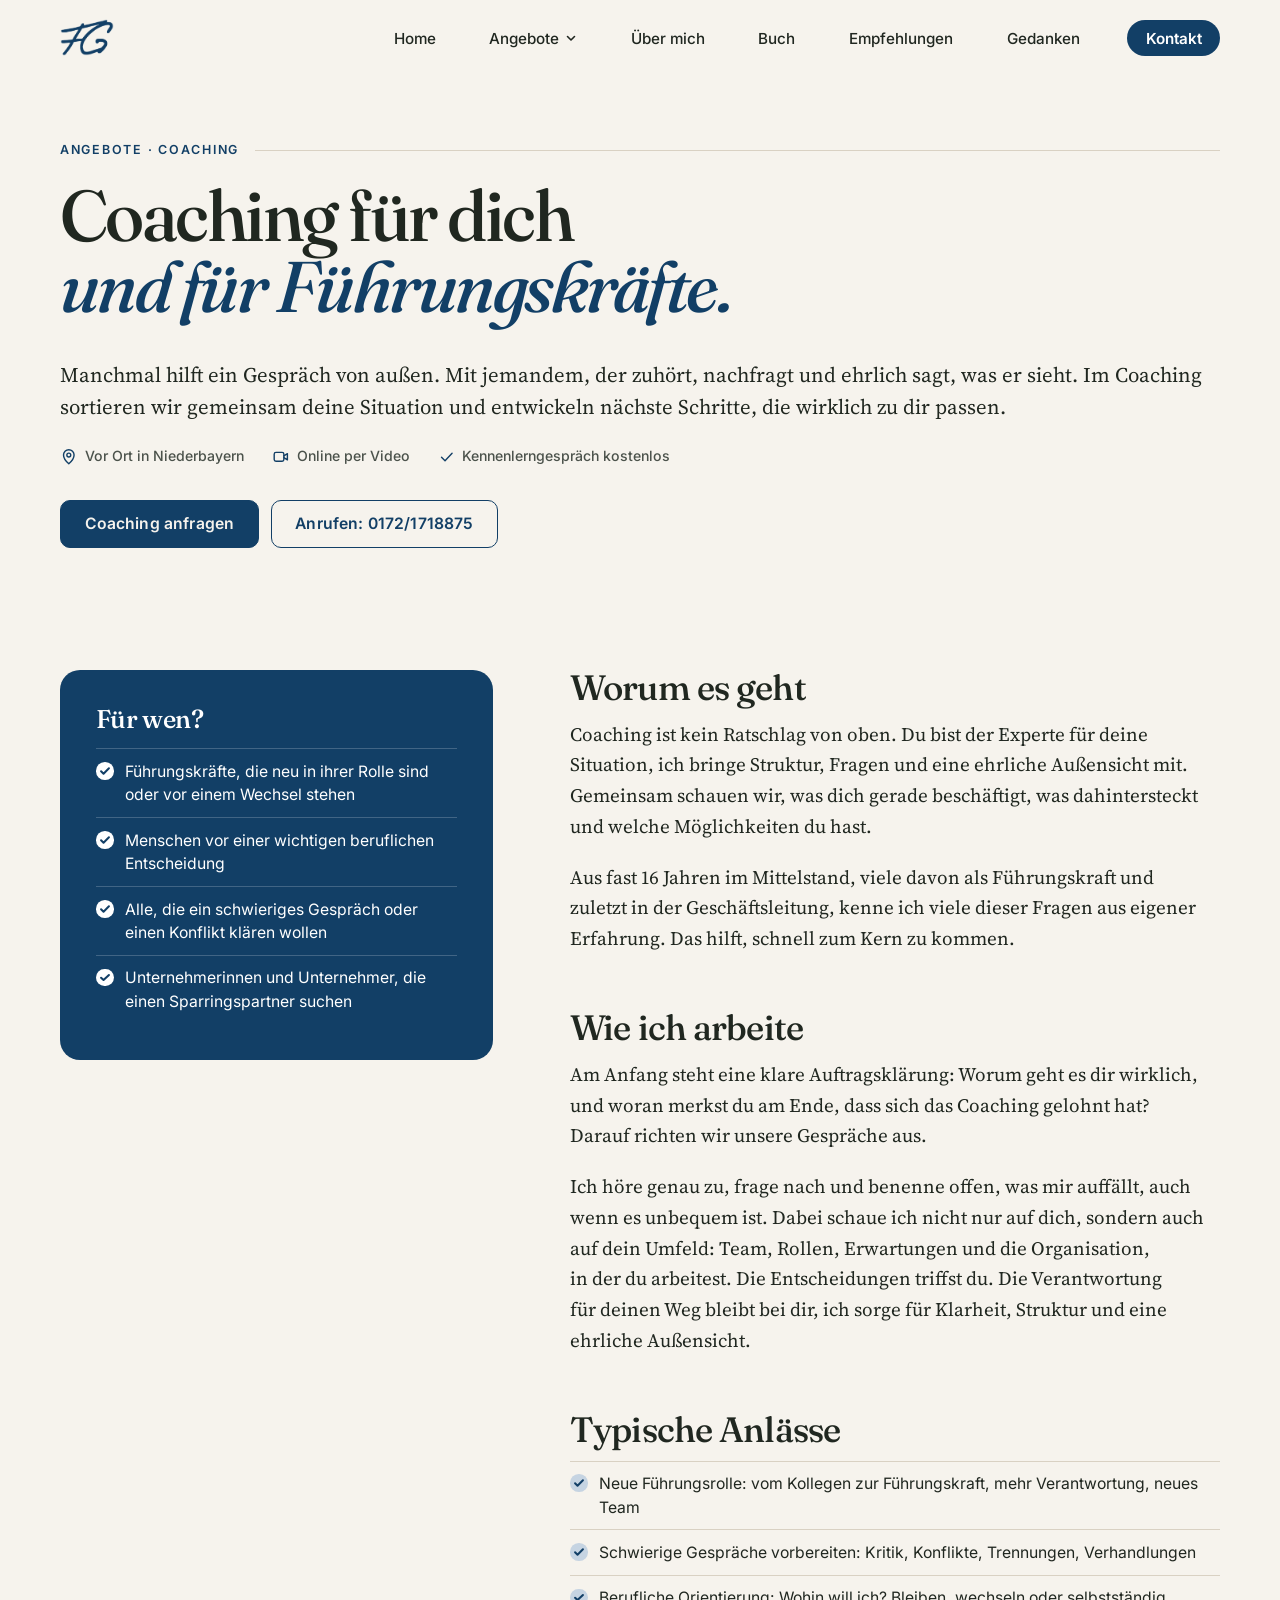
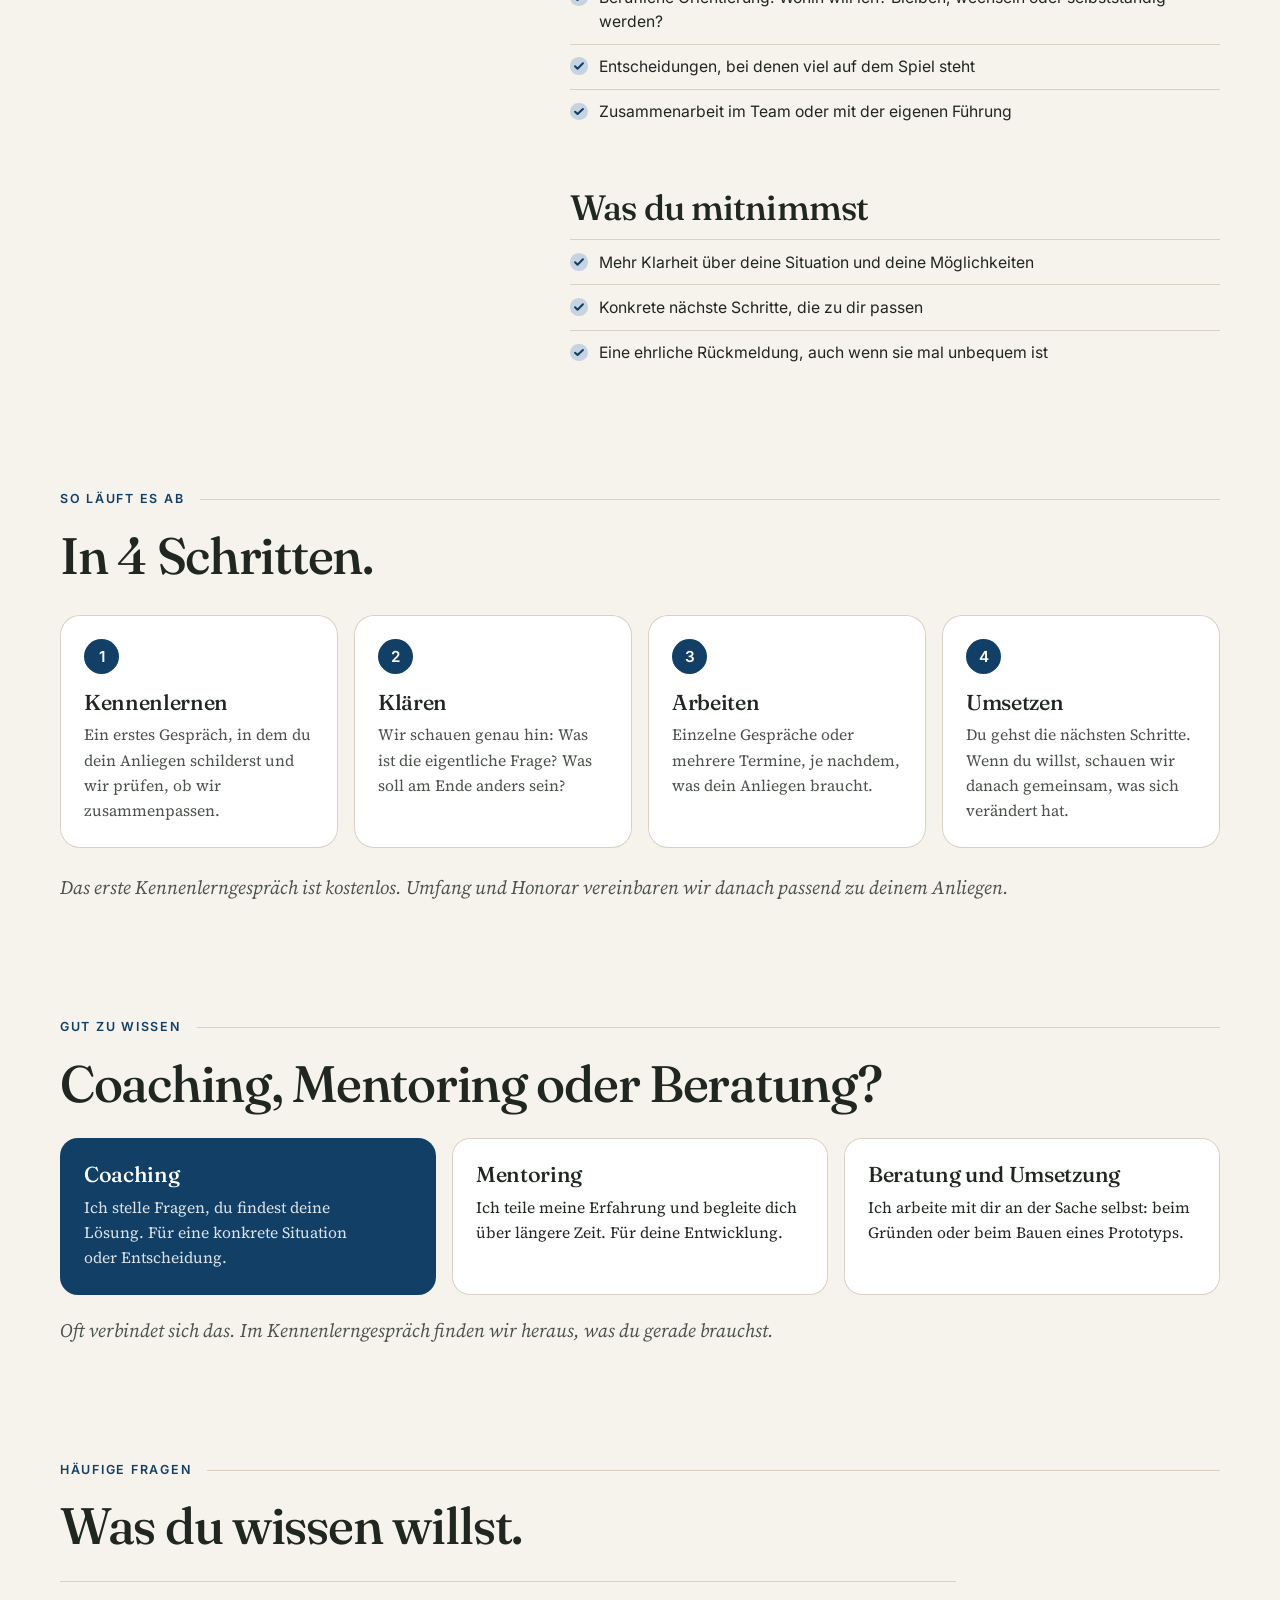
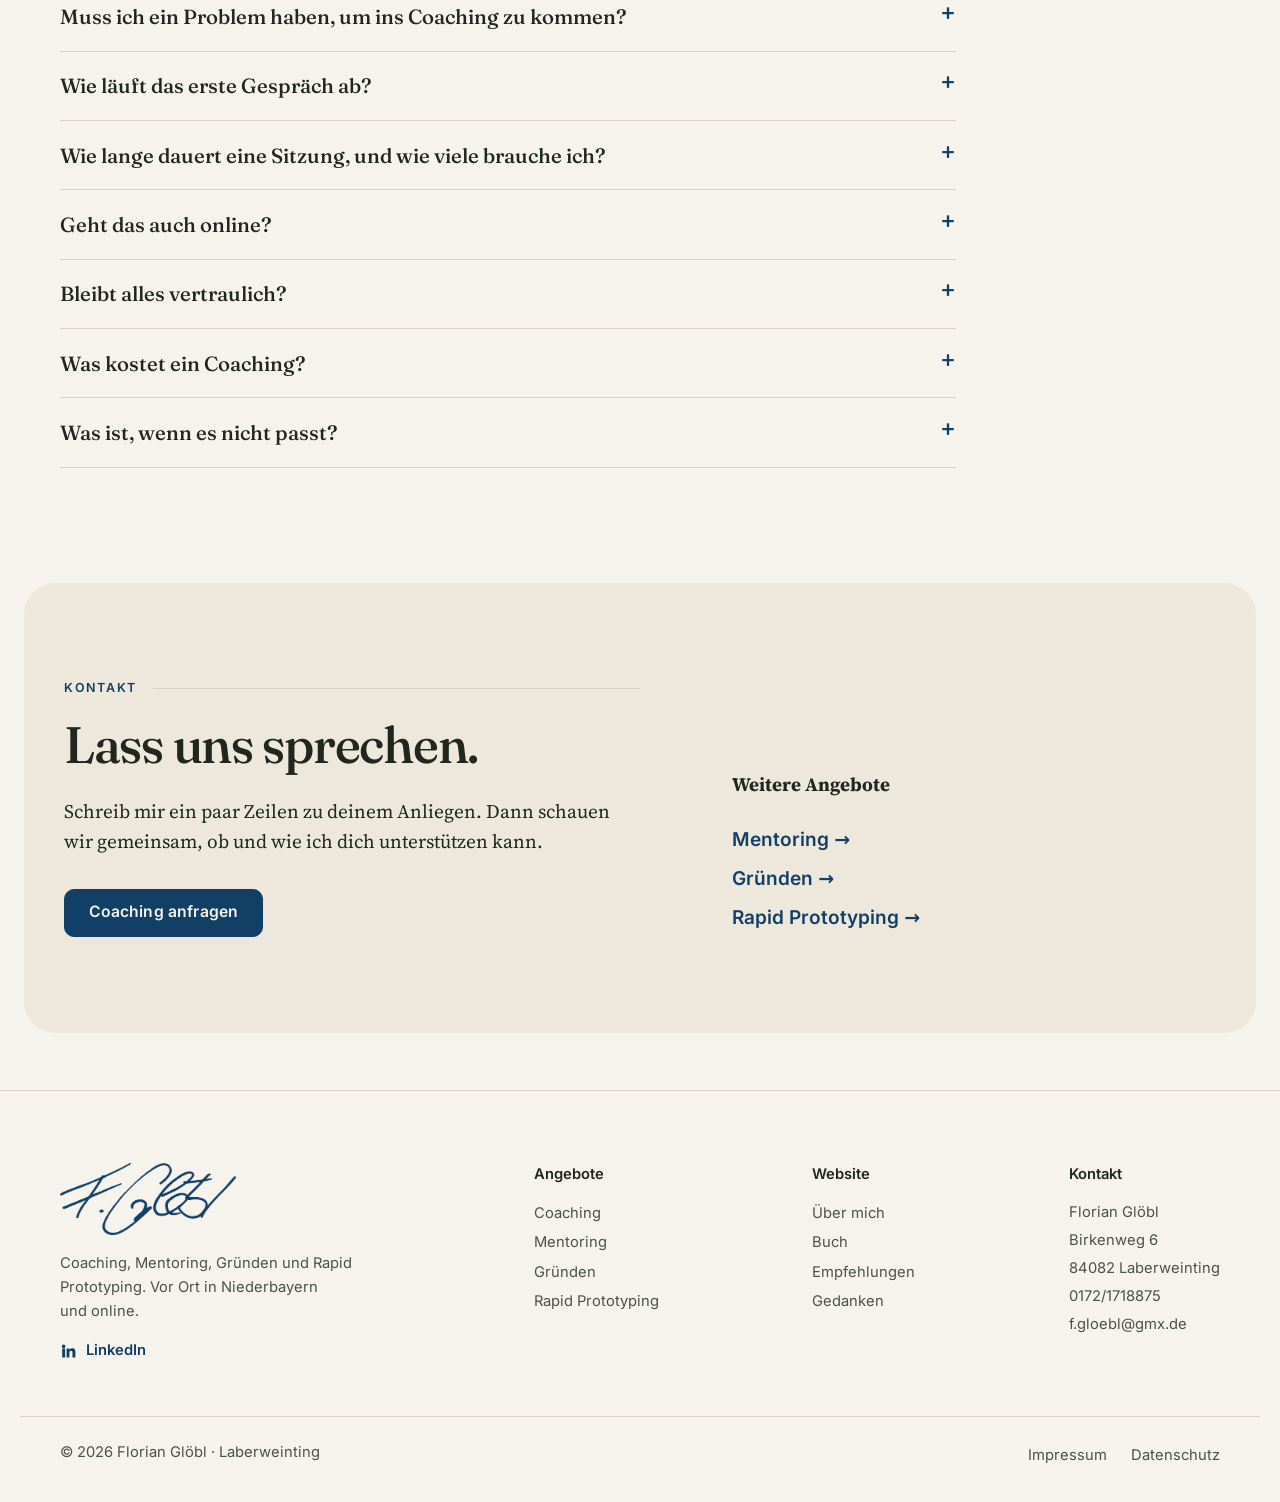
==== commit b8d8aa4e: "Website-Build 35bf08c" ====
--- a/coaching/index.html
+++ b/coaching/index.html
@@ -1 +1 @@
-<!DOCTYPE html><html lang="de"><head><meta charset="utf-8"><meta name="viewport" content="width=device-width, initial-scale=1"><title>Coaching und Führungskräftecoaching in Niederbayern und online · Florian Glöbl</title><meta name="description" content="Persönliches Coaching und Führungskräftecoaching mit Florian Glöbl, vor Ort in Niederbayern oder online: Entscheidungen klären, die eigene Rolle finden, schwierige Gespräche vorbereiten. Ehrlich, direkt und auf Augenhöhe."><link rel="canonical" href="https://floriangloebl.de/coaching/"><meta name="robots" content="index, follow"><meta name="theme-color" content="#f6f3ed"><link rel="icon" href="/favicon.svg" type="image/svg+xml"><link rel="sitemap" href="/sitemap-index.xml"><meta property="og:type" content="website"><meta property="og:locale" content="de_DE"><meta property="og:site_name" content="Florian Glöbl"><meta property="og:title" content="Coaching und Führungskräftecoaching in Niederbayern und online · Florian Glöbl"><meta property="og:description" content="Persönliches Coaching und Führungskräftecoaching mit Florian Glöbl, vor Ort in Niederbayern oder online: Entscheidungen klären, die eigene Rolle finden, schwierige Gespräche vorbereiten. Ehrlich, direkt und auf Augenhöhe."><meta property="og:url" content="https://floriangloebl.de/coaching/"><meta property="og:image" content="https://floriangloebl.de/og.jpg"><meta property="og:image:alt" content="Coaching und Führungskräftecoaching in Niederbayern und online · Florian Glöbl"><meta name="twitter:card" content="summary_large_image"><meta name="twitter:title" content="Coaching und Führungskräftecoaching in Niederbayern und online · Florian Glöbl"><meta name="twitter:description" content="Persönliches Coaching und Führungskräftecoaching mit Florian Glöbl, vor Ort in Niederbayern oder online: Entscheidungen klären, die eigene Rolle finden, schwierige Gespräche vorbereiten. Ehrlich, direkt und auf Augenhöhe."><meta name="twitter:image" content="https://floriangloebl.de/og.jpg"><meta name="author" content="Florian Glöbl"><script type="application/ld+json">{"@context":"https://schema.org","@graph":[{"@type":"WebSite","@id":"https://floriangloebl.de/#website","url":"https://floriangloebl.de/","name":"Florian Glöbl","inLanguage":"de-DE","publisher":{"@id":"https://floriangloebl.de/#person"}},{"@type":"Person","@id":"https://floriangloebl.de/#person","name":"Florian Glöbl","url":"https://floriangloebl.de/","image":"https://floriangloebl.de/og.jpg","jobTitle":"Coach, Mentor und Berater","description":"Coaching und Führungskräftecoaching, Mentoring und Unterstützung beim Gründen, in Niederbayern und online. Florian Glöbl aus Laberweinting: fast 16 Jahre Erfahrung im Mittelstand, ehrlich, direkt und auf Augenhöhe.","email":"mailto:f.gloebl@gmx.de","address":{"@type":"PostalAddress","addressLocality":"Laberweinting","postalCode":"84082","addressRegion":"Bayern","addressCountry":"DE"},"knowsAbout":["Coaching","Führungskräftecoaching","Mentoring","Gründungsberatung","Organisationsentwicklung","Lean Management","ERP","Supply Chain"],"worksFor":[{"@type":"Organization","name":"Glöbl & Partner","url":"https://www.g-u-p.de/"},{"@type":"Organization","name":"Coolab AG","url":"https://coolab.ch/"},{"@type":"Organization","name":"Werkskante","url":"https://www.werkskante.de/"}],"sameAs":["https://www.linkedin.com/in/florian-gl%C3%B6bl-825a6a19b/","https://www.g-u-p.de/team","https://hoechstleistungskiller.v-und-s.de/"]},{"@type":"Service","name":"Coaching und Führungskräftecoaching in Niederbayern und online","description":"Persönliches Coaching und Führungskräftecoaching mit Florian Glöbl, vor Ort in Niederbayern oder online: Entscheidungen klären, die eigene Rolle finden, schwierige Gespräche vorbereiten. Ehrlich, direkt und auf Augenhöhe.","url":"https://floriangloebl.de/coaching/","areaServed":[{"@type":"AdministrativeArea","name":"Niederbayern"},{"@type":"Country","name":"Deutschland"},{"@type":"Country","name":"Schweiz"}],"availableChannel":[{"@type":"ServiceChannel","name":"Vor Ort in Niederbayern"},{"@type":"ServiceChannel","name":"Online per Video"}],"provider":{"@id":"https://floriangloebl.de/#person"}},{"@type":"FAQPage","mainEntity":[{"@type":"Question","name":"Muss ich ein Problem haben, um ins Coaching zu kommen?","acceptedAnswer":{"@type":"Answer","text":"Nein. Viele kommen, weil eine Entscheidung ansteht, eine neue Rolle beginnt oder sie sich einfach eine ehrliche Außensicht wünschen. Ein Problem ist kein Muss."}},{"@type":"Question","name":"Wie läuft das erste Gespräch ab?","acceptedAnswer":{"@type":"Answer","text":"Das erste Kennenlerngespräch ist kostenlos und unverbindlich. Du erzählst, worum es dir geht, und wir schauen gemeinsam, ob und wie ich dich unterstützen kann."}},{"@type":"Question","name":"Wie lange dauert eine Sitzung, und wie viele brauche ich?","acceptedAnswer":{"@type":"Answer","text":"Eine Sitzung dauert etwa ein bis zwei Stunden. Manchmal reicht ein einzelnes Gespräch, manchmal sind mehrere Termine sinnvoll. Das entscheiden wir gemeinsam, je nachdem, was dein Anliegen braucht."}},{"@type":"Question","name":"Geht das auch online?","acceptedAnswer":{"@type":"Answer","text":"Wie du möchtest. Ich arbeite vor Ort in Niederbayern und genauso online per Video. Viele schätzen die Flexibilität, und online funktioniert es erfahrungsgemäß sehr gut."}},{"@type":"Question","name":"Bleibt alles vertraulich?","acceptedAnswer":{"@type":"Answer","text":"Ja. Was wir besprechen, bleibt unter uns. Das gilt auch, wenn dein Unternehmen das Coaching bezahlt."}},{"@type":"Question","name":"Was kostet ein Coaching?","acceptedAnswer":{"@type":"Answer","text":"Das hängt vom Umfang ab. Nach dem kostenlosen Kennenlerngespräch mache ich dir ein klares Angebot, passend zu deinem Anliegen. Ohne versteckte Kosten."}},{"@type":"Question","name":"Was ist, wenn es nicht passt?","acceptedAnswer":{"@type":"Answer","text":"Dann sagen wir das offen. Genau dafür ist das Kennenlerngespräch da. Und auch später gilt: Ehrlichkeit zuerst."}}]}]}</script><script>document.documentElement.classList.add('js');</script><link rel="stylesheet" href="/_astro/Base.xsbF4Ae7.css"></head><body><a class="skip-link" href="#inhalt">Zum Inhalt springen</a><header class="site-header"><div class="wrap"><a class="brand" href="/" aria-label="Florian Glöbl, zur Startseite"><span class="logo-fg" role="img" aria-label="Florian Glöbl"></span></a><button class="nav-toggle" type="button" aria-expanded="false" aria-controls="hauptmenue"><span class="bars" aria-hidden="true"></span> Menü</button><nav class="nav" id="hauptmenue" aria-label="Hauptmenü"><ul class="nav-list"><li><a href="/">Home</a></li><li class="nav-drop"><button class="nav-drop__btn" type="button" aria-expanded="false" aria-controls="angebote-menue">Angebote<svg viewBox="0 0 12 12" aria-hidden="true"><path d="M2.5 4.5 6 8l3.5-3.5"></path></svg></button><div class="nav-drop__panel" id="angebote-menue"><ul><li><a href="/coaching/" aria-current="page"><span class="nav-drop__icon"><svg viewBox="0 0 24 24" aria-hidden="true"><path d="M4 6.5A2.5 2.5 0 0 1 6.5 4h11A2.5 2.5 0 0 1 20 6.5v7a2.5 2.5 0 0 1-2.5 2.5H11l-4.5 4v-4h0A2.5 2.5 0 0 1 4 13.5z"/><path d="M8.5 9.5h7M8.5 12.5h4"/></svg></span><span><strong>Coaching</strong><small>Für dich und für Führungskräfte</small></span></a></li><li><a href="/mentoring/"><span class="nav-drop__icon"><svg viewBox="0 0 24 24" aria-hidden="true"><circle cx="8" cy="8" r="3"/><circle cx="16.5" cy="10" r="2.5"/><path d="M3 19c.6-3 2.6-5 5-5s4.4 2 5 5M13.5 19c.4-2 1.6-3.5 3-3.5s2.6 1.5 3 3.5"/></svg></span><span><strong>Mentoring</strong><small>Begleitung über längere Zeit</small></span></a></li><li><a href="/gruenden/"><span class="nav-drop__icon"><svg viewBox="0 0 24 24" aria-hidden="true"><path d="M12 3c3 2 4.5 5 4.5 8.5L15 15H9l-1.5-3.5C7.5 8 9 5 12 3z"/><circle cx="12" cy="9" r="1.6"/><path d="M9 15l-2 4 3-1M15 15l2 4-3-1"/></svg></span><span><strong>Gründen</strong><small>In Deutschland und der Schweiz</small></span></a></li><li><a href="/rapid-prototyping/"><span class="nav-drop__icon"><svg viewBox="0 0 24 24" aria-hidden="true"><path d="M9 18h6M10 21h4"/><path d="M12 3a6 6 0 0 0-3.5 10.9c.6.5 1 1.2 1 2.1h5c0-.9.4-1.6 1-2.1A6 6 0 0 0 12 3z"/></svg></span><span><strong>Rapid Prototyping</strong><small>Mit Prozessverständnis und KI</small></span></a></li></ul></div></li><li><a href="/#ueber-mich">Über mich</a></li><li><a href="/#buch">Buch</a></li><li><a href="/#nachdenken">Empfehlungen</a></li><li><a href="/gedanken/">Gedanken</a></li><li class="nav-cta-item"><a class="nav-cta" href="/#kontakt">Kontakt</a></li></ul></nav></div></header><main id="inhalt"><article class="offer-page"><header class="offer-hero"><div class="wrap"><p class="kicker"><span><a href="/#coaching">Angebote</a> · Coaching</span></p><h1>Coaching für dich <em>und für Führungskräfte.</em></h1><p class="lead">Manchmal hilft ein Gespräch von außen. Mit jemandem, der zuhört, nachfragt und ehrlich sagt, was er sieht. Im Coaching sortieren wir gemeinsam deine Situation und entwickeln nächste Schritte, die wirklich zu dir passen.</p><p class="offer-facts"><span><svg viewBox="0 0 20 20" aria-hidden="true"><path d="M10 18s6-5.2 6-10a6 6 0 1 0-12 0c0 4.8 6 10 6 10z"></path><circle cx="10" cy="8" r="2.2"></circle></svg>Vor Ort in Niederbayern</span><span><svg viewBox="0 0 20 20" aria-hidden="true"><rect x="2.5" y="5" width="11" height="10" rx="2"></rect><path d="m13.5 9 4-2.5v7l-4-2.5"></path></svg>Online per Video</span><span><svg viewBox="0 0 20 20" aria-hidden="true"><path d="M4 10.5 8 14.5 16 6"></path></svg>Kennenlerngespräch kostenlos</span></p><div class="actions"><a class="btn btn--primary" href="mailto:f.gloebl@gmx.de?subject=Anfrage%20Coaching">Coaching anfragen</a><a class="btn btn--ghost" href="tel:+491721718875">Anrufen: 0172/1718875</a></div></div></header><section class="section"><div class="wrap offer-grid-page"><aside class="offer-aside"><h2>Für wen?</h2><ul class="checks"><li>Führungskräfte, die neu in ihrer Rolle sind oder vor einem Wechsel stehen</li><li>Menschen vor einer wichtigen beruflichen Entscheidung</li><li>Alle, die ein schwieriges Gespräch oder einen Konflikt klären wollen</li><li>Unternehmerinnen und Unternehmer, die einen Sparringspartner suchen</li></ul></aside><div class="offer-body"><section><h2>Worum es geht</h2><p>Coaching ist kein Ratschlag von oben. Du bist der Experte für deine Situation, ich bringe Struktur, Fragen und eine ehrliche Außensicht mit. Gemeinsam schauen wir, was dich gerade beschäftigt, was dahintersteckt und welche Möglichkeiten du hast.</p><p>Aus fast 16 Jahren im Mittelstand, viele davon als Führungskraft und zuletzt in der Geschäftsleitung, kenne ich viele dieser Fragen aus eigener Erfahrung. Das hilft, schnell zum Kern zu kommen.</p></section><section><h2>Wie ich arbeite</h2><p>Am Anfang steht eine klare Auftragsklärung: Worum geht es dir wirklich, und woran merkst du am Ende, dass sich das Coaching gelohnt hat? Darauf richten wir unsere Gespräche aus.</p><p>Ich höre genau zu, frage nach und benenne offen, was mir auffällt, auch wenn es unbequem ist. Dabei schaue ich nicht nur auf dich, sondern auch auf dein Umfeld: Team, Rollen, Erwartungen und die Organisation, in der du arbeitest. Die Entscheidungen triffst du. Die Verantwortung für deinen Weg bleibt bei dir, ich sorge für Klarheit, Struktur und eine ehrliche Außensicht.</p></section><section><h2>Typische Anlässe</h2><ul class="checks"><li>Neue Führungsrolle: vom Kollegen zur Führungskraft, mehr Verantwortung, neues Team</li><li>Schwierige Gespräche vorbereiten: Kritik, Konflikte, Trennungen, Verhandlungen</li><li>Berufliche Orientierung: Wohin will ich? Bleiben, wechseln oder selbstständig werden?</li><li>Entscheidungen, bei denen viel auf dem Spiel steht</li><li>Zusammenarbeit im Team oder mit der eigenen Führung</li></ul></section><section><h2>Was du mitnimmst</h2><ul class="checks"><li>Mehr Klarheit über deine Situation und deine Möglichkeiten</li><li>Konkrete nächste Schritte, die zu dir passen</li><li>Eine ehrliche Rückmeldung, auch wenn sie mal unbequem ist</li></ul></section></div></div></section><section class="section"><div class="wrap"><p class="kicker">So läuft es ab</p><h2>In 4 Schritten.</h2><ol class="steps"><li><h3>Kennenlernen</h3><p>Ein erstes Gespräch, in dem du dein Anliegen schilderst und wir prüfen, ob wir zusammenpassen.</p></li><li><h3>Klären</h3><p>Wir schauen genau hin: Was ist die eigentliche Frage? Was soll am Ende anders sein?</p></li><li><h3>Arbeiten</h3><p>Einzelne Gespräche oder mehrere Termine, je nachdem, was dein Anliegen braucht.</p></li><li><h3>Umsetzen</h3><p>Du gehst die nächsten Schritte. Wenn du willst, schauen wir danach gemeinsam, was sich verändert hat.</p></li></ol><p class="steps-note">Das erste Kennenlerngespräch ist kostenlos. Umfang und Honorar vereinbaren wir danach passend zu deinem Anliegen.</p></div></section><section class="section"><div class="wrap compare-wrap"><p class="kicker">Gut zu wissen</p><h2>Coaching, Mentoring oder Beratung?</h2><div class="compare"><div class="compare__item is-current"><h3>Coaching</h3><p>Ich stelle Fragen, du findest deine Lösung. Für eine konkrete Situation oder Entscheidung.</p></div><div class="compare__item"><h3>Mentoring</h3><p>Ich teile meine Erfahrung und begleite dich über längere Zeit. Für deine Entwicklung.</p></div><div class="compare__item"><h3>Beratung und Umsetzung</h3><p>Ich arbeite mit dir an der Sache selbst: beim Gründen oder beim Bauen eines Prototyps.</p></div></div><p class="compare__note">Oft verbindet sich das. Im Kennenlerngespräch finden wir heraus, was du gerade brauchst.</p></div></section><section class="section"><div class="wrap faq-wrap"><p class="kicker">Häufige Fragen</p><h2>Was du wissen willst.</h2><div class="faq"><details><summary>Muss ich ein Problem haben, um ins Coaching zu kommen?</summary><p>Nein. Viele kommen, weil eine Entscheidung ansteht, eine neue Rolle beginnt oder sie sich einfach eine ehrliche Außensicht wünschen. Ein Problem ist kein Muss.</p></details><details><summary>Wie läuft das erste Gespräch ab?</summary><p>Das erste Kennenlerngespräch ist kostenlos und unverbindlich. Du erzählst, worum es dir geht, und wir schauen gemeinsam, ob und wie ich dich unterstützen kann.</p></details><details><summary>Wie lange dauert eine Sitzung, und wie viele brauche ich?</summary><p>Eine Sitzung dauert etwa ein bis zwei Stunden. Manchmal reicht ein einzelnes Gespräch, manchmal sind mehrere Termine sinnvoll. Das entscheiden wir gemeinsam, je nachdem, was dein Anliegen braucht.</p></details><details><summary>Geht das auch online?</summary><p>Wie du möchtest. Ich arbeite vor Ort in Niederbayern und genauso online per Video. Viele schätzen die Flexibilität, und online funktioniert es erfahrungsgemäß sehr gut.</p></details><details><summary>Bleibt alles vertraulich?</summary><p>Ja. Was wir besprechen, bleibt unter uns. Das gilt auch, wenn dein Unternehmen das Coaching bezahlt.</p></details><details><summary>Was kostet ein Coaching?</summary><p>Das hängt vom Umfang ab. Nach dem kostenlosen Kennenlerngespräch mache ich dir ein klares Angebot, passend zu deinem Anliegen. Ohne versteckte Kosten.</p></details><details><summary>Was ist, wenn es nicht passt?</summary><p>Dann sagen wir das offen. Genau dafür ist das Kennenlerngespräch da. Und auch später gilt: Ehrlichkeit zuerst.</p></details></div></div></section><section class="contact"><div class="wrap"><div class="prose"><p class="kicker">Kontakt</p><h2>Lass uns sprechen.</h2><p class="lead">Schreib mir ein paar Zeilen zu deinem Anliegen. Dann schauen wir gemeinsam, ob und wie ich dich unterstützen kann.</p><div class="actions"><a class="btn btn--primary" href="mailto:f.gloebl@gmx.de?subject=Anfrage%20Coaching">Coaching anfragen</a></div></div><nav class="other-offers" aria-label="Weitere Angebote"><p><strong>Weitere Angebote</strong></p><ul><li><a href="/mentoring/">Mentoring →</a></li><li><a href="/gruenden/">Gründen →</a></li><li><a href="/rapid-prototyping/">Rapid Prototyping →</a></li></ul></nav></div></section></article></main><footer class="site-footer"><div class="wrap footer-grid"><div class="footer-brand"><a class="brand" href="/" aria-label="Florian Glöbl, zur Startseite"><span class="logo-fg" role="img" aria-label="Florian Glöbl"></span></a><p>Coaching, Mentoring, Gründen und Rapid Prototyping. Vor Ort in Niederbayern und online.</p><a class="footer-linkedin" href="https://www.linkedin.com/in/florian-gl%C3%B6bl-825a6a19b/" rel="noopener"><svg viewBox="0 0 24 24" aria-hidden="true"><path d="M4.98 3.5a2.5 2.5 0 1 1 0 5 2.5 2.5 0 0 1 0-5zM3 9h4v12H3zM9 9h3.8v1.7h.05c.53-1 1.83-2.05 3.77-2.05C20.6 8.65 21 11.2 21 14.5V21h-4v-5.8c0-1.4-.03-3.2-1.95-3.2-1.95 0-2.25 1.5-2.25 3.1V21H9z"></path></svg>LinkedIn</a></div><nav aria-label="Angebote"><p class="footer-title">Angebote</p><ul><li><a href="/coaching/">Coaching</a></li><li><a href="/mentoring/">Mentoring</a></li><li><a href="/gruenden/">Gründen</a></li><li><a href="/rapid-prototyping/">Rapid Prototyping</a></li></ul></nav><nav aria-label="Website"><p class="footer-title">Website</p><ul><li><a href="/#ueber-mich">Über mich</a></li><li><a href="/#buch">Buch</a></li><li><a href="/#nachdenken">Empfehlungen</a></li><li><a href="/gedanken/">Gedanken</a></li></ul></nav><div><p class="footer-title">Kontakt</p><address>Florian Glöbl<br>Birkenweg 6<br>84082 Laberweinting<br><a href="tel:+491721718875">0172/1718875</a><br><a href="mailto:f.gloebl@gmx.de">f.gloebl@gmx.de</a></address></div></div><div class="wrap footer-bottom"><p>© 2026 Florian Glöbl · Laberweinting</p><ul><li><a href="/impressum/">Impressum</a></li><li><a href="/datenschutz/">Datenschutz</a></li></ul></div></footer><script type="module">var e=document.querySelector(`.site-header`),t=document.querySelector(`.nav-toggle`),n=document.getElementById(`hauptmenue`),r=e=>{t?.setAttribute(`aria-expanded`,String(e)),n?.classList.toggle(`is-open`,e)};t?.addEventListener(`click`,()=>r(t.getAttribute(`aria-expanded`)!==`true`)),n?.addEventListener(`click`,e=>{e.target.closest(`a`)&&r(!1)}),document.addEventListener(`keydown`,e=>{e.key===`Escape`&&t?.getAttribute(`aria-expanded`)===`true`&&(r(!1),t.focus())});var i=document.querySelector(`.nav-drop`),a=i?.querySelector(`.nav-drop__btn`),o=e=>{a?.setAttribute(`aria-expanded`,String(e)),i?.classList.toggle(`is-open`,e)},s=()=>matchMedia(`(hover: hover) and (min-width: 1181px)`).matches;a?.addEventListener(`click`,()=>o(s()?!0:a.getAttribute(`aria-expanded`)!==`true`)),i?.addEventListener(`mouseenter`,()=>{matchMedia(`(hover: hover) and (min-width: 1181px)`).matches&&o(!0)}),i?.addEventListener(`mouseleave`,()=>{matchMedia(`(hover: hover) and (min-width: 1181px)`).matches&&o(!1)}),document.addEventListener(`click`,e=>{i&&!i.contains(e.target)&&o(!1)}),i?.addEventListener(`keydown`,e=>{e.key===`Escape`&&(o(!1),a?.focus())}),i?.addEventListener(`focusout`,e=>{i.contains(e.relatedTarget)||o(!1)});var c=document.querySelectorAll(`[data-reveal]`);if(`IntersectionObserver`in window){let e=new IntersectionObserver(t=>{for(let n of t)n.isIntersecting&&(n.target.classList.add(`is-visible`),e.unobserve(n.target))},{rootMargin:`0px 0px -8% 0px`});c.forEach(t=>e.observe(t))}else c.forEach(e=>e.classList.add(`is-visible`));var l=()=>e?.classList.toggle(`is-scrolled`,window.scrollY>8);l(),window.addEventListener(`scroll`,l,{passive:!0});</script></body></html>+<!DOCTYPE html><html lang="de"><head><meta charset="utf-8"><meta name="viewport" content="width=device-width, initial-scale=1"><title>Coaching und Führungskräftecoaching in Niederbayern und online · Florian Glöbl</title><meta name="description" content="Persönliches Coaching und Führungskräftecoaching mit Florian Glöbl, vor Ort in Niederbayern oder online: Entscheidungen klären, die eigene Rolle finden, schwierige Gespräche vorbereiten. Ehrlich, direkt und auf Augenhöhe."><link rel="canonical" href="https://floriangloebl.de/coaching/"><meta name="robots" content="index, follow"><meta name="theme-color" content="#f6f3ed"><link rel="icon" href="/favicon.svg" type="image/svg+xml"><link rel="sitemap" href="/sitemap-index.xml"><meta property="og:type" content="website"><meta property="og:locale" content="de_DE"><meta property="og:site_name" content="Florian Glöbl"><meta property="og:title" content="Coaching und Führungskräftecoaching in Niederbayern und online · Florian Glöbl"><meta property="og:description" content="Persönliches Coaching und Führungskräftecoaching mit Florian Glöbl, vor Ort in Niederbayern oder online: Entscheidungen klären, die eigene Rolle finden, schwierige Gespräche vorbereiten. Ehrlich, direkt und auf Augenhöhe."><meta property="og:url" content="https://floriangloebl.de/coaching/"><meta property="og:image" content="https://floriangloebl.de/og.jpg"><meta property="og:image:alt" content="Coaching und Führungskräftecoaching in Niederbayern und online · Florian Glöbl"><meta name="twitter:card" content="summary_large_image"><meta name="twitter:title" content="Coaching und Führungskräftecoaching in Niederbayern und online · Florian Glöbl"><meta name="twitter:description" content="Persönliches Coaching und Führungskräftecoaching mit Florian Glöbl, vor Ort in Niederbayern oder online: Entscheidungen klären, die eigene Rolle finden, schwierige Gespräche vorbereiten. Ehrlich, direkt und auf Augenhöhe."><meta name="twitter:image" content="https://floriangloebl.de/og.jpg"><meta name="author" content="Florian Glöbl"><script type="application/ld+json">{"@context":"https://schema.org","@graph":[{"@type":"WebSite","@id":"https://floriangloebl.de/#website","url":"https://floriangloebl.de/","name":"Florian Glöbl","inLanguage":"de-DE","publisher":{"@id":"https://floriangloebl.de/#person"}},{"@type":"Person","@id":"https://floriangloebl.de/#person","name":"Florian Glöbl","url":"https://floriangloebl.de/","image":"https://floriangloebl.de/og.jpg","jobTitle":"Coach, Mentor und Berater","description":"Coaching und Führungskräftecoaching, Mentoring und Unterstützung beim Gründen, in Niederbayern und online. Florian Glöbl aus Laberweinting: fast 16 Jahre Erfahrung im Mittelstand, ehrlich, direkt und auf Augenhöhe.","email":"mailto:f.gloebl@gmx.de","address":{"@type":"PostalAddress","addressLocality":"Laberweinting","postalCode":"84082","addressRegion":"Bayern","addressCountry":"DE"},"knowsAbout":["Coaching","Führungskräftecoaching","Mentoring","Gründungsberatung","Organisationsentwicklung","Lean Management","ERP","Supply Chain"],"worksFor":[{"@type":"Organization","name":"Glöbl & Partner","url":"https://www.g-u-p.de/"},{"@type":"Organization","name":"Coolab AG","url":"https://coolab.ch/"},{"@type":"Organization","name":"Werkskante","url":"https://www.werkskante.de/"}],"sameAs":["https://www.linkedin.com/in/florian-gl%C3%B6bl-825a6a19b/","https://www.g-u-p.de/team","https://hoechstleistungskiller.v-und-s.de/"]},{"@type":"Service","name":"Coaching und Führungskräftecoaching in Niederbayern und online","description":"Persönliches Coaching und Führungskräftecoaching mit Florian Glöbl, vor Ort in Niederbayern oder online: Entscheidungen klären, die eigene Rolle finden, schwierige Gespräche vorbereiten. Ehrlich, direkt und auf Augenhöhe.","url":"https://floriangloebl.de/coaching/","areaServed":[{"@type":"AdministrativeArea","name":"Niederbayern"},{"@type":"Country","name":"Deutschland"},{"@type":"Country","name":"Schweiz"}],"availableChannel":[{"@type":"ServiceChannel","name":"Vor Ort in Niederbayern"},{"@type":"ServiceChannel","name":"Online per Video"}],"provider":{"@id":"https://floriangloebl.de/#person"}},{"@type":"FAQPage","mainEntity":[{"@type":"Question","name":"Muss ich ein Problem haben, um ins Coaching zu kommen?","acceptedAnswer":{"@type":"Answer","text":"Nein. Viele kommen, weil eine Entscheidung ansteht, eine neue Rolle beginnt oder sie sich einfach eine ehrliche Außensicht wünschen. Ein Problem ist kein Muss."}},{"@type":"Question","name":"Wie läuft das erste Gespräch ab?","acceptedAnswer":{"@type":"Answer","text":"Das erste Kennenlerngespräch ist kostenlos und unverbindlich. Du erzählst, worum es dir geht, und wir schauen gemeinsam, ob und wie ich dich unterstützen kann."}},{"@type":"Question","name":"Wie lange dauert eine Sitzung, und wie viele brauche ich?","acceptedAnswer":{"@type":"Answer","text":"Eine Sitzung dauert etwa ein bis zwei Stunden. Manchmal reicht ein einzelnes Gespräch, manchmal sind mehrere Termine sinnvoll. Das entscheiden wir gemeinsam, je nachdem, was dein Anliegen braucht."}},{"@type":"Question","name":"Geht das auch online?","acceptedAnswer":{"@type":"Answer","text":"Wie du möchtest. Ich arbeite vor Ort in Niederbayern und genauso online per Video. Viele schätzen die Flexibilität, und online funktioniert es erfahrungsgemäß sehr gut."}},{"@type":"Question","name":"Bleibt alles vertraulich?","acceptedAnswer":{"@type":"Answer","text":"Ja. Was wir besprechen, bleibt unter uns. Das gilt auch, wenn dein Unternehmen das Coaching bezahlt."}},{"@type":"Question","name":"Was kostet ein Coaching?","acceptedAnswer":{"@type":"Answer","text":"Das hängt vom Umfang ab. Nach dem kostenlosen Kennenlerngespräch mache ich dir ein klares Angebot, passend zu deinem Anliegen. Ohne versteckte Kosten."}},{"@type":"Question","name":"Was ist, wenn es nicht passt?","acceptedAnswer":{"@type":"Answer","text":"Dann sagen wir das offen. Genau dafür ist das Kennenlerngespräch da. Und auch später gilt: Ehrlichkeit zuerst."}}]}]}</script><script>document.documentElement.classList.add('js');</script><link rel="stylesheet" href="/_astro/Base.BbpowD2D.css"></head><body><a class="skip-link" href="#inhalt">Zum Inhalt springen</a><header class="site-header"><div class="wrap"><a class="brand" href="/" aria-label="Florian Glöbl, zur Startseite"><span class="logo-fg" role="img" aria-label="Florian Glöbl"></span></a><button class="nav-toggle" type="button" aria-expanded="false" aria-controls="hauptmenue"><span class="bars" aria-hidden="true"></span> Menü</button><nav class="nav" id="hauptmenue" aria-label="Hauptmenü"><ul class="nav-list"><li><a href="/">Home</a></li><li class="nav-drop"><button class="nav-drop__btn" type="button" aria-expanded="false" aria-controls="angebote-menue">Angebote<svg viewBox="0 0 12 12" aria-hidden="true"><path d="M2.5 4.5 6 8l3.5-3.5"></path></svg></button><div class="nav-drop__panel" id="angebote-menue"><ul><li><a href="/coaching/" aria-current="page"><span class="nav-drop__icon"><svg viewBox="0 0 24 24" aria-hidden="true"><path d="M4 6.5A2.5 2.5 0 0 1 6.5 4h11A2.5 2.5 0 0 1 20 6.5v7a2.5 2.5 0 0 1-2.5 2.5H11l-4.5 4v-4h0A2.5 2.5 0 0 1 4 13.5z"/><path d="M8.5 9.5h7M8.5 12.5h4"/></svg></span><span><strong>Coaching</strong><small>Für dich und für Führungskräfte</small></span></a></li><li><a href="/mentoring/"><span class="nav-drop__icon"><svg viewBox="0 0 24 24" aria-hidden="true"><circle cx="8" cy="8" r="3"/><circle cx="16.5" cy="10" r="2.5"/><path d="M3 19c.6-3 2.6-5 5-5s4.4 2 5 5M13.5 19c.4-2 1.6-3.5 3-3.5s2.6 1.5 3 3.5"/></svg></span><span><strong>Mentoring</strong><small>Begleitung über längere Zeit</small></span></a></li><li><a href="/gruenden/"><span class="nav-drop__icon"><svg viewBox="0 0 24 24" aria-hidden="true"><path d="M12 3c3 2 4.5 5 4.5 8.5L15 15H9l-1.5-3.5C7.5 8 9 5 12 3z"/><circle cx="12" cy="9" r="1.6"/><path d="M9 15l-2 4 3-1M15 15l2 4-3-1"/></svg></span><span><strong>Gründen</strong><small>In Deutschland und der Schweiz</small></span></a></li><li><a href="/rapid-prototyping/"><span class="nav-drop__icon"><svg viewBox="0 0 24 24" aria-hidden="true"><path d="M9 18h6M10 21h4"/><path d="M12 3a6 6 0 0 0-3.5 10.9c.6.5 1 1.2 1 2.1h5c0-.9.4-1.6 1-2.1A6 6 0 0 0 12 3z"/></svg></span><span><strong>Rapid Prototyping</strong><small>Mit Prozessverständnis und KI</small></span></a></li></ul></div></li><li><a href="/#ueber-mich">Über mich</a></li><li><a href="/#buch">Buch</a></li><li><a href="/#nachdenken">Empfehlungen</a></li><li><a href="/gedanken/">Gedanken</a></li><li class="nav-cta-item"><a class="nav-cta" href="/#kontakt">Kontakt</a></li></ul></nav></div></header><main id="inhalt"><article class="offer-page"><header class="offer-hero"><div class="wrap"><p class="kicker"><span><a href="/#coaching">Angebote</a> · Coaching</span></p><h1>Coaching für dich <em>und für Führungskräfte.</em></h1><p class="lead">Manchmal hilft ein Gespräch von außen. Mit jemandem, der zuhört, nachfragt und ehrlich sagt, was er sieht. Im Coaching sortieren wir gemeinsam deine Situation und entwickeln nächste Schritte, die wirklich zu dir passen.</p><p class="offer-facts"><span><svg viewBox="0 0 20 20" aria-hidden="true"><path d="M10 18s6-5.2 6-10a6 6 0 1 0-12 0c0 4.8 6 10 6 10z"></path><circle cx="10" cy="8" r="2.2"></circle></svg>Vor Ort in Niederbayern</span><span><svg viewBox="0 0 20 20" aria-hidden="true"><rect x="2.5" y="5" width="11" height="10" rx="2"></rect><path d="m13.5 9 4-2.5v7l-4-2.5"></path></svg>Online per Video</span><span><svg viewBox="0 0 20 20" aria-hidden="true"><path d="M4 10.5 8 14.5 16 6"></path></svg>Kennenlerngespräch kostenlos</span></p><div class="actions"><a class="btn btn--primary" href="mailto:f.gloebl@gmx.de?subject=Anfrage%20Coaching">Coaching anfragen</a><a class="btn btn--ghost" href="tel:+491721718875">Anrufen: 0172/1718875</a></div></div></header><section class="section"><div class="wrap offer-grid-page"><aside class="offer-aside"><h2>Für wen?</h2><ul class="checks"><li>Führungskräfte, die neu in ihrer Rolle sind oder vor einem Wechsel stehen</li><li>Menschen vor einer wichtigen beruflichen Entscheidung</li><li>Alle, die ein schwieriges Gespräch oder einen Konflikt klären wollen</li><li>Unternehmerinnen und Unternehmer, die einen Sparringspartner suchen</li></ul></aside><div class="offer-body"><section><h2>Worum es geht</h2><p>Coaching ist kein Ratschlag von oben. Du bist der Experte für deine Situation, ich bringe Struktur, Fragen und eine ehrliche Außensicht mit. Gemeinsam schauen wir, was dich gerade beschäftigt, was dahintersteckt und welche Möglichkeiten du hast.</p><p>Aus fast 16 Jahren im Mittelstand, viele davon als Führungskraft und zuletzt in der Geschäftsleitung, kenne ich viele dieser Fragen aus eigener Erfahrung. Das hilft, schnell zum Kern zu kommen.</p></section><section><h2>Wie ich arbeite</h2><p>Am Anfang steht eine klare Auftragsklärung: Worum geht es dir wirklich, und woran merkst du am Ende, dass sich das Coaching gelohnt hat? Darauf richten wir unsere Gespräche aus.</p><p>Ich höre genau zu, frage nach und benenne offen, was mir auffällt, auch wenn es unbequem ist. Dabei schaue ich nicht nur auf dich, sondern auch auf dein Umfeld: Team, Rollen, Erwartungen und die Organisation, in der du arbeitest. Die Entscheidungen triffst du. Die Verantwortung für deinen Weg bleibt bei dir, ich sorge für Klarheit, Struktur und eine ehrliche Außensicht.</p></section><section><h2>Typische Anlässe</h2><ul class="checks"><li>Neue Führungsrolle: vom Kollegen zur Führungskraft, mehr Verantwortung, neues Team</li><li>Schwierige Gespräche vorbereiten: Kritik, Konflikte, Trennungen, Verhandlungen</li><li>Berufliche Orientierung: Wohin will ich? Bleiben, wechseln oder selbstständig werden?</li><li>Entscheidungen, bei denen viel auf dem Spiel steht</li><li>Zusammenarbeit im Team oder mit der eigenen Führung</li></ul></section><section><h2>Was du mitnimmst</h2><ul class="checks"><li>Mehr Klarheit über deine Situation und deine Möglichkeiten</li><li>Konkrete nächste Schritte, die zu dir passen</li><li>Eine ehrliche Rückmeldung, auch wenn sie mal unbequem ist</li></ul></section></div></div></section><section class="section"><div class="wrap"><p class="kicker">So läuft es ab</p><h2>In 4 Schritten.</h2><ol class="steps"><li><h3>Kennenlernen</h3><p>Ein erstes Gespräch, in dem du dein Anliegen schilderst und wir prüfen, ob wir zusammenpassen.</p></li><li><h3>Klären</h3><p>Wir schauen genau hin: Was ist die eigentliche Frage? Was soll am Ende anders sein?</p></li><li><h3>Arbeiten</h3><p>Einzelne Gespräche oder mehrere Termine, je nachdem, was dein Anliegen braucht.</p></li><li><h3>Umsetzen</h3><p>Du gehst die nächsten Schritte. Wenn du willst, schauen wir danach gemeinsam, was sich verändert hat.</p></li></ol><p class="steps-note">Das erste Kennenlerngespräch ist kostenlos. Umfang und Honorar vereinbaren wir danach passend zu deinem Anliegen.</p></div></section><section class="section"><div class="wrap compare-wrap"><p class="kicker">Gut zu wissen</p><h2>Coaching, Mentoring oder Beratung?</h2><div class="compare"><div class="compare__item is-current"><h3>Coaching</h3><p>Ich stelle Fragen, du findest deine Lösung. Für eine konkrete Situation oder Entscheidung.</p></div><div class="compare__item"><h3>Mentoring</h3><p>Ich teile meine Erfahrung und begleite dich über längere Zeit. Für deine Entwicklung.</p></div><div class="compare__item"><h3>Beratung und Umsetzung</h3><p>Ich arbeite mit dir an der Sache selbst: beim Gründen oder beim Bauen eines Prototyps.</p></div></div><p class="compare__note">Oft verbindet sich das. Im Kennenlerngespräch finden wir heraus, was du gerade brauchst.</p></div></section><section class="section"><div class="wrap faq-wrap"><p class="kicker">Häufige Fragen</p><h2>Was du wissen willst.</h2><div class="faq"><details><summary>Muss ich ein Problem haben, um ins Coaching zu kommen?</summary><p>Nein. Viele kommen, weil eine Entscheidung ansteht, eine neue Rolle beginnt oder sie sich einfach eine ehrliche Außensicht wünschen. Ein Problem ist kein Muss.</p></details><details><summary>Wie läuft das erste Gespräch ab?</summary><p>Das erste Kennenlerngespräch ist kostenlos und unverbindlich. Du erzählst, worum es dir geht, und wir schauen gemeinsam, ob und wie ich dich unterstützen kann.</p></details><details><summary>Wie lange dauert eine Sitzung, und wie viele brauche ich?</summary><p>Eine Sitzung dauert etwa ein bis zwei Stunden. Manchmal reicht ein einzelnes Gespräch, manchmal sind mehrere Termine sinnvoll. Das entscheiden wir gemeinsam, je nachdem, was dein Anliegen braucht.</p></details><details><summary>Geht das auch online?</summary><p>Wie du möchtest. Ich arbeite vor Ort in Niederbayern und genauso online per Video. Viele schätzen die Flexibilität, und online funktioniert es erfahrungsgemäß sehr gut.</p></details><details><summary>Bleibt alles vertraulich?</summary><p>Ja. Was wir besprechen, bleibt unter uns. Das gilt auch, wenn dein Unternehmen das Coaching bezahlt.</p></details><details><summary>Was kostet ein Coaching?</summary><p>Das hängt vom Umfang ab. Nach dem kostenlosen Kennenlerngespräch mache ich dir ein klares Angebot, passend zu deinem Anliegen. Ohne versteckte Kosten.</p></details><details><summary>Was ist, wenn es nicht passt?</summary><p>Dann sagen wir das offen. Genau dafür ist das Kennenlerngespräch da. Und auch später gilt: Ehrlichkeit zuerst.</p></details></div></div></section><section class="contact"><div class="wrap"><div class="prose"><p class="kicker">Kontakt</p><h2>Lass uns sprechen.</h2><p class="lead">Schreib mir ein paar Zeilen zu deinem Anliegen. Dann schauen wir gemeinsam, ob und wie ich dich unterstützen kann.</p><div class="actions"><a class="btn btn--primary" href="mailto:f.gloebl@gmx.de?subject=Anfrage%20Coaching">Coaching anfragen</a></div></div><nav class="other-offers" aria-label="Weitere Angebote"><p><strong>Weitere Angebote</strong></p><ul><li><a href="/mentoring/">Mentoring →</a></li><li><a href="/gruenden/">Gründen →</a></li><li><a href="/rapid-prototyping/">Rapid Prototyping →</a></li></ul></nav></div></section></article></main><footer class="site-footer"><div class="wrap footer-grid"><div class="footer-brand"><a class="footer-sign" href="/" aria-label="Florian Glöbl, zur Startseite"><span class="signature" aria-hidden="true"></span></a><p>Coaching, Mentoring, Gründen und Rapid Prototyping. Vor Ort in Niederbayern und online.</p><a class="footer-linkedin" href="https://www.linkedin.com/in/florian-gl%C3%B6bl-825a6a19b/" rel="noopener"><svg viewBox="0 0 24 24" aria-hidden="true"><path d="M4.98 3.5a2.5 2.5 0 1 1 0 5 2.5 2.5 0 0 1 0-5zM3 9h4v12H3zM9 9h3.8v1.7h.05c.53-1 1.83-2.05 3.77-2.05C20.6 8.65 21 11.2 21 14.5V21h-4v-5.8c0-1.4-.03-3.2-1.95-3.2-1.95 0-2.25 1.5-2.25 3.1V21H9z"></path></svg>LinkedIn</a></div><nav aria-label="Angebote"><p class="footer-title">Angebote</p><ul><li><a href="/coaching/">Coaching</a></li><li><a href="/mentoring/">Mentoring</a></li><li><a href="/gruenden/">Gründen</a></li><li><a href="/rapid-prototyping/">Rapid Prototyping</a></li></ul></nav><nav aria-label="Website"><p class="footer-title">Website</p><ul><li><a href="/#ueber-mich">Über mich</a></li><li><a href="/#buch">Buch</a></li><li><a href="/#nachdenken">Empfehlungen</a></li><li><a href="/gedanken/">Gedanken</a></li></ul></nav><div><p class="footer-title">Kontakt</p><address>Florian Glöbl<br>Birkenweg 6<br>84082 Laberweinting<br><a href="tel:+491721718875">0172/1718875</a><br><a href="mailto:f.gloebl@gmx.de">f.gloebl@gmx.de</a></address></div></div><div class="wrap footer-bottom"><p>© 2026 Florian Glöbl · Laberweinting</p><ul><li><a href="/impressum/">Impressum</a></li><li><a href="/datenschutz/">Datenschutz</a></li></ul></div></footer><script type="module">var e=document.querySelector(`.site-header`),t=document.querySelector(`.nav-toggle`),n=document.getElementById(`hauptmenue`),r=e=>{t?.setAttribute(`aria-expanded`,String(e)),n?.classList.toggle(`is-open`,e)};t?.addEventListener(`click`,()=>r(t.getAttribute(`aria-expanded`)!==`true`)),n?.addEventListener(`click`,e=>{e.target.closest(`a`)&&r(!1)}),document.addEventListener(`keydown`,e=>{e.key===`Escape`&&t?.getAttribute(`aria-expanded`)===`true`&&(r(!1),t.focus())});var i=document.querySelector(`.nav-drop`),a=i?.querySelector(`.nav-drop__btn`),o=e=>{a?.setAttribute(`aria-expanded`,String(e)),i?.classList.toggle(`is-open`,e)},s=()=>matchMedia(`(hover: hover) and (min-width: 1181px)`).matches;a?.addEventListener(`click`,()=>o(s()?!0:a.getAttribute(`aria-expanded`)!==`true`)),i?.addEventListener(`mouseenter`,()=>{matchMedia(`(hover: hover) and (min-width: 1181px)`).matches&&o(!0)}),i?.addEventListener(`mouseleave`,()=>{matchMedia(`(hover: hover) and (min-width: 1181px)`).matches&&o(!1)}),document.addEventListener(`click`,e=>{i&&!i.contains(e.target)&&o(!1)}),i?.addEventListener(`keydown`,e=>{e.key===`Escape`&&(o(!1),a?.focus())}),i?.addEventListener(`focusout`,e=>{i.contains(e.relatedTarget)||o(!1)});var c=document.querySelectorAll(`[data-reveal]`);if(`IntersectionObserver`in window){let e=new IntersectionObserver(t=>{for(let n of t)n.isIntersecting&&(n.target.classList.add(`is-visible`),e.unobserve(n.target))},{rootMargin:`0px 0px -8% 0px`});c.forEach(t=>e.observe(t))}else c.forEach(e=>e.classList.add(`is-visible`));var l=()=>e?.classList.toggle(`is-scrolled`,window.scrollY>8);l(),window.addEventListener(`scroll`,l,{passive:!0});</script></body></html>
--- a/_astro/Base.BbpowD2D.css
+++ b/_astro/Base.BbpowD2D.css
@@ -0,0 +1 @@
+@font-face{font-family:"Source Serif 4 Variable";font-style:normal;font-display:swap;font-weight:200 900;src:url(/_astro/source-serif-4-cyrillic-ext-opsz-normal.DIwfbPUE.woff2)format("woff2-variations");unicode-range:U+460-52F,U+1C80-1C8A,U+20B4,U+2DE0-2DFF,U+A640-A69F,U+FE2E-FE2F}@font-face{font-family:"Source Serif 4 Variable";font-style:normal;font-display:swap;font-weight:200 900;src:url(/_astro/source-serif-4-cyrillic-opsz-normal.C0olyEE-.woff2)format("woff2-variations");unicode-range:U+301,U+400-45F,U+490-491,U+4B0-4B1,U+2116}@font-face{font-family:"Source Serif 4 Variable";font-style:normal;font-display:swap;font-weight:200 900;src:url(/_astro/source-serif-4-greek-opsz-normal.DrHU7SY7.woff2)format("woff2-variations");unicode-range:U+370-377,U+37A-37F,U+384-38A,U+38C,U+38E-3A1,U+3A3-3FF}@font-face{font-family:"Source Serif 4 Variable";font-style:normal;font-display:swap;font-weight:200 900;src:url(/_astro/source-serif-4-vietnamese-opsz-normal.BOyYyU_V.woff2)format("woff2-variations");unicode-range:U+102-103,U+110-111,U+128-129,U+168-169,U+1A0-1A1,U+1AF-1B0,U+300-301,U+303-304,U+308-309,U+323,U+329,U+1EA0-1EF9,U+20AB}@font-face{font-family:"Source Serif 4 Variable";font-style:normal;font-display:swap;font-weight:200 900;src:url(/_astro/source-serif-4-latin-ext-opsz-normal.HoL-AExg.woff2)format("woff2-variations");unicode-range:U+100-2BA,U+2BD-2C5,U+2C7-2CC,U+2CE-2D7,U+2DD-2FF,U+304,U+308,U+329,U+1D00-1DBF,U+1E00-1E9F,U+1EF2-1EFF,U+2020,U+20A0-20AB,U+20AD-20C0,U+2113,U+2C60-2C7F,U+A720-A7FF}@font-face{font-family:"Source Serif 4 Variable";font-style:normal;font-display:swap;font-weight:200 900;src:url(/_astro/source-serif-4-latin-opsz-normal.BpEBLj1O.woff2)format("woff2-variations");unicode-range:U+??,U+131,U+152-153,U+2BB-2BC,U+2C6,U+2DA,U+2DC,U+304,U+308,U+329,U+2000-206F,U+20AC,U+2122,U+2191,U+2193,U+2212,U+2215,U+FEFF,U+FFFD}@font-face{font-family:"Source Serif 4 Variable";font-style:italic;font-display:swap;font-weight:200 900;src:url(/_astro/source-serif-4-cyrillic-ext-opsz-italic.Bl6DJqma.woff2)format("woff2-variations");unicode-range:U+460-52F,U+1C80-1C8A,U+20B4,U+2DE0-2DFF,U+A640-A69F,U+FE2E-FE2F}@font-face{font-family:"Source Serif 4 Variable";font-style:italic;font-display:swap;font-weight:200 900;src:url(/_astro/source-serif-4-cyrillic-opsz-italic.Dibx14aP.woff2)format("woff2-variations");unicode-range:U+301,U+400-45F,U+490-491,U+4B0-4B1,U+2116}@font-face{font-family:"Source Serif 4 Variable";font-style:italic;font-display:swap;font-weight:200 900;src:url(/_astro/source-serif-4-greek-opsz-italic.CMW9dfKg.woff2)format("woff2-variations");unicode-range:U+370-377,U+37A-37F,U+384-38A,U+38C,U+38E-3A1,U+3A3-3FF}@font-face{font-family:"Source Serif 4 Variable";font-style:italic;font-display:swap;font-weight:200 900;src:url(/_astro/source-serif-4-vietnamese-opsz-italic.C-k5pZlm.woff2)format("woff2-variations");unicode-range:U+102-103,U+110-111,U+128-129,U+168-169,U+1A0-1A1,U+1AF-1B0,U+300-301,U+303-304,U+308-309,U+323,U+329,U+1EA0-1EF9,U+20AB}@font-face{font-family:"Source Serif 4 Variable";font-style:italic;font-display:swap;font-weight:200 900;src:url(/_astro/source-serif-4-latin-ext-opsz-italic.BhUEwDRF.woff2)format("woff2-variations");unicode-range:U+100-2BA,U+2BD-2C5,U+2C7-2CC,U+2CE-2D7,U+2DD-2FF,U+304,U+308,U+329,U+1D00-1DBF,U+1E00-1E9F,U+1EF2-1EFF,U+2020,U+20A0-20AB,U+20AD-20C0,U+2113,U+2C60-2C7F,U+A720-A7FF}@font-face{font-family:"Source Serif 4 Variable";font-style:italic;font-display:swap;font-weight:200 900;src:url(/_astro/source-serif-4-latin-opsz-italic.BOLXpvkj.woff2)format("woff2-variations");unicode-range:U+??,U+131,U+152-153,U+2BB-2BC,U+2C6,U+2DA,U+2DC,U+304,U+308,U+329,U+2000-206F,U+20AC,U+2122,U+2191,U+2193,U+2212,U+2215,U+FEFF,U+FFFD}@font-face{font-family:Fraunces Variable;font-style:normal;font-display:swap;font-weight:100 900;src:url(/_astro/fraunces-vietnamese-opsz-normal.Czevyj-6.woff2)format("woff2-variations");unicode-range:U+102-103,U+110-111,U+128-129,U+168-169,U+1A0-1A1,U+1AF-1B0,U+300-301,U+303-304,U+308-309,U+323,U+329,U+1EA0-1EF9,U+20AB}@font-face{font-family:Fraunces Variable;font-style:normal;font-display:swap;font-weight:100 900;src:url(/_astro/fraunces-latin-ext-opsz-normal.CJcjJNj7.woff2)format("woff2-variations");unicode-range:U+100-2BA,U+2BD-2C5,U+2C7-2CC,U+2CE-2D7,U+2DD-2FF,U+304,U+308,U+329,U+1D00-1DBF,U+1E00-1E9F,U+1EF2-1EFF,U+2020,U+20A0-20AB,U+20AD-20C0,U+2113,U+2C60-2C7F,U+A720-A7FF}@font-face{font-family:Fraunces Variable;font-style:normal;font-display:swap;font-weight:100 900;src:url(/_astro/fraunces-latin-opsz-normal.DihXLNYH.woff2)format("woff2-variations");unicode-range:U+??,U+131,U+152-153,U+2BB-2BC,U+2C6,U+2DA,U+2DC,U+304,U+308,U+329,U+2000-206F,U+20AC,U+2122,U+2191,U+2193,U+2212,U+2215,U+FEFF,U+FFFD}@font-face{font-family:Fraunces Variable;font-style:italic;font-display:swap;font-weight:100 900;src:url(/_astro/fraunces-vietnamese-opsz-italic.DxWqP7Ku.woff2)format("woff2-variations");unicode-range:U+102-103,U+110-111,U+128-129,U+168-169,U+1A0-1A1,U+1AF-1B0,U+300-301,U+303-304,U+308-309,U+323,U+329,U+1EA0-1EF9,U+20AB}@font-face{font-family:Fraunces Variable;font-style:italic;font-display:swap;font-weight:100 900;src:url(/_astro/fraunces-latin-ext-opsz-italic.CGbN9UgK.woff2)format("woff2-variations");unicode-range:U+100-2BA,U+2BD-2C5,U+2C7-2CC,U+2CE-2D7,U+2DD-2FF,U+304,U+308,U+329,U+1D00-1DBF,U+1E00-1E9F,U+1EF2-1EFF,U+2020,U+20A0-20AB,U+20AD-20C0,U+2113,U+2C60-2C7F,U+A720-A7FF}@font-face{font-family:Fraunces Variable;font-style:italic;font-display:swap;font-weight:100 900;src:url(/_astro/fraunces-latin-opsz-italic.lSdLDfvT.woff2)format("woff2-variations");unicode-range:U+??,U+131,U+152-153,U+2BB-2BC,U+2C6,U+2DA,U+2DC,U+304,U+308,U+329,U+2000-206F,U+20AC,U+2122,U+2191,U+2193,U+2212,U+2215,U+FEFF,U+FFFD}@font-face{font-family:Inter Variable;font-style:normal;font-display:swap;font-weight:100 900;src:url(/_astro/inter-cyrillic-ext-wght-normal.BOeWTOD4.woff2)format("woff2-variations");unicode-range:U+460-52F,U+1C80-1C8A,U+20B4,U+2DE0-2DFF,U+A640-A69F,U+FE2E-FE2F}@font-face{font-family:Inter Variable;font-style:normal;font-display:swap;font-weight:100 900;src:url(/_astro/inter-cyrillic-wght-normal.DqGufNeO.woff2)format("woff2-variations");unicode-range:U+301,U+400-45F,U+490-491,U+4B0-4B1,U+2116}@font-face{font-family:Inter Variable;font-style:normal;font-display:swap;font-weight:100 900;src:url(/_astro/inter-greek-ext-wght-normal.DlzME5K_.woff2)format("woff2-variations");unicode-range:U+1F??}@font-face{font-family:Inter Variable;font-style:normal;font-display:swap;font-weight:100 900;src:url(/_astro/inter-greek-wght-normal.CkhJZR-_.woff2)format("woff2-variations");unicode-range:U+370-377,U+37A-37F,U+384-38A,U+38C,U+38E-3A1,U+3A3-3FF}@font-face{font-family:Inter Variable;font-style:normal;font-display:swap;font-weight:100 900;src:url(/_astro/inter-vietnamese-wght-normal.CBcvBZtf.woff2)format("woff2-variations");unicode-range:U+102-103,U+110-111,U+128-129,U+168-169,U+1A0-1A1,U+1AF-1B0,U+300-301,U+303-304,U+308-309,U+323,U+329,U+1EA0-1EF9,U+20AB}@font-face{font-family:Inter Variable;font-style:normal;font-display:swap;font-weight:100 900;src:url(/_astro/inter-latin-ext-wght-normal.DO1Apj_S.woff2)format("woff2-variations");unicode-range:U+100-2BA,U+2BD-2C5,U+2C7-2CC,U+2CE-2D7,U+2DD-2FF,U+304,U+308,U+329,U+1D00-1DBF,U+1E00-1E9F,U+1EF2-1EFF,U+2020,U+20A0-20AB,U+20AD-20C0,U+2113,U+2C60-2C7F,U+A720-A7FF}@font-face{font-family:Inter Variable;font-style:normal;font-display:swap;font-weight:100 900;src:url(/_astro/inter-latin-wght-normal.Dx4kXJAl.woff2)format("woff2-variations");unicode-range:U+??,U+131,U+152-153,U+2BB-2BC,U+2C6,U+2DA,U+2DC,U+304,U+308,U+329,U+2000-206F,U+20AC,U+2122,U+2191,U+2193,U+2212,U+2215,U+FEFF,U+FFFD}:root{--paper:#f6f3ed;--paper-deep:#ede7dc;--ink:#202720;--ink-soft:#4b524b;--accent:#123f66;--accent-deep:#0b2c4a;--accent-tint:#c6d4e2;--taupe:#6f6455;--line:#d9d1c3;--serif:"Source Serif 4 Variable", Georgia, "Times New Roman", serif;--display:"Fraunces Variable", "Source Serif 4 Variable", Georgia, serif;--sans:"Inter Variable", system-ui, -apple-system, "Segoe UI", Roboto, "Helvetica Neue", Arial, sans-serif;--max:1160px;--gutter:clamp(1.25rem, 4vw, 2.5rem);--measure:36rem;--section:clamp(4.5rem, 10vw, 8.5rem);--radius:2px}*,:before,:after{box-sizing:border-box}html{-webkit-text-size-adjust:100%;scroll-padding-top:5rem}@media (prefers-reduced-motion:no-preference){html{scroll-behavior:smooth}}body{background:var(--paper);color:var(--ink);font-family:var(--serif);font-optical-sizing:auto;font-variant-numeric:oldstyle-nums proportional-nums;text-rendering:optimizelegibility;overflow-wrap:break-word;margin:0;font-size:clamp(1.0625rem,.4vw + .98rem,1.1875rem);line-height:1.62}img,picture{max-width:100%;height:auto;display:block}a{color:var(--accent);text-underline-offset:.18em;text-decoration-thickness:1px}a:hover{color:var(--accent-deep);text-decoration-thickness:2px}:focus-visible{outline:3px solid var(--accent);outline-offset:3px;border-radius:var(--radius)}h1,h2,h3{letter-spacing:-.01em;text-wrap:balance;margin:0 0 .5em;font-weight:400;line-height:1.12}h1{font-size:clamp(2.5rem,5.4vw,4.25rem)}h3{font-size:clamp(1.4rem,2vw,1.65rem);line-height:1.2}p{hyphens:auto;text-wrap:pretty;margin:0 0 1.05em}.wrap{width:100%;max-width:calc(var(--max) + 2 * var(--gutter));padding-inline:var(--gutter);margin-inline:auto}.section{padding-block:var(--section)}.section+.section{padding-top:0}.kicker{color:var(--taupe);letter-spacing:.16em;hyphens:manual;align-items:center;gap:1rem;margin:0 0 2rem;font-size:1.15rem;font-variant-caps:all-small-caps;display:flex}.kicker:after{content:"";border-top:1px dotted var(--taupe);opacity:.6;flex:1}.subline{color:var(--ink-soft);margin-top:-.2em;font-size:clamp(1.2rem,1.6vw,1.4rem);font-style:italic}.lead{font-size:clamp(1.2rem,1.4vw,1.35rem);line-height:1.55}.prose{max-width:var(--measure)}.arrows{margin:0 0 1.2em;padding:0;list-style:none}.arrows li{margin-bottom:.45em;padding-left:1.6em;position:relative}.arrows li:before{content:"→";color:var(--accent);font-family:var(--sans);position:absolute;left:0}.marginal{color:var(--taupe);border-top:1px solid var(--line);max-width:28rem;padding-top:.9rem;font-size:.98rem;line-height:1.5}.btn{border:1px solid var(--accent);border-radius:var(--radius);min-height:48px;font-family:var(--sans);letter-spacing:.01em;align-items:center;gap:.6em;padding:.7em 1.35em;font-size:.98rem;font-weight:600;line-height:1.2;text-decoration:none;display:inline-flex}.btn--primary{background:var(--accent);color:var(--paper)}.btn--primary:hover{background:var(--accent-deep);color:var(--paper)}.btn--ghost{color:var(--accent)}.btn--ghost:hover{background:var(--paper-deep)}.actions{flex-wrap:wrap;gap:.75rem;margin-top:2rem;display:flex}.photo{margin:0}.photo img{object-fit:cover;background:var(--paper-deep);width:100%;height:100%}.photo figcaption{color:var(--taupe);margin-top:.75rem;font-size:.95rem;font-style:italic;line-height:1.45}.photo--missing{border:2px dashed var(--taupe);min-height:14rem;color:var(--taupe);font-family:var(--sans);place-items:center;font-size:.9rem;display:grid}.skip-link{z-index:100;background:var(--ink);color:var(--paper);font-family:var(--sans);padding:.75rem 1rem;position:absolute;top:-10rem;left:1rem}.skip-link:focus{color:var(--paper);top:1rem}.visually-hidden{clip-path:inset(50%);white-space:nowrap;width:1px;height:1px;position:absolute;overflow:hidden}.site-header{z-index:20;background:color-mix(in srgb, var(--paper) 94%, transparent);backdrop-filter:blur(6px);border-bottom:1px solid #0000;transition:border-color .2s;position:sticky;top:0}.site-header.is-scrolled{border-bottom-color:var(--line)}.site-header .wrap{justify-content:space-between;align-items:center;gap:1rem;min-height:4.5rem;display:flex}.brand{color:var(--ink);letter-spacing:.14em;white-space:nowrap;font-size:1.2rem;font-variant-caps:all-small-caps;text-decoration:none}.brand:hover{color:var(--accent)}.nav ul{gap:clamp(1rem,2.2vw,2rem);margin:0;padding:0;list-style:none;display:flex}.nav a{color:var(--ink);font-family:var(--sans);padding-block:.5rem;font-size:.95rem;text-decoration:none}.nav a:hover,.nav a[aria-current=page]{color:var(--accent);text-decoration:underline}.nav .nav-coaching{color:var(--accent);font-weight:600}.nav-toggle{display:none}@media (width<=1180px){.js .nav-toggle{border:1px solid var(--line);border-radius:var(--radius);min-height:44px;color:var(--ink);font:600 .95rem var(--sans);cursor:pointer;background:0 0;align-items:center;gap:.5rem;padding:.4rem .8rem;display:inline-flex}.nav-toggle .bars,.nav-toggle .bars:before,.nav-toggle .bars:after{background:currentColor;width:18px;height:2px;display:block;position:relative}.nav-toggle .bars:before,.nav-toggle .bars:after{content:"";position:absolute;left:0}.nav-toggle .bars:before{top:-6px}.nav-toggle .bars:after{top:6px}.js .nav{background:var(--paper);border-bottom:1px solid var(--line);padding:.5rem var(--gutter) 1.5rem;display:none;position:absolute;inset:100% 0 auto}.js .nav.is-open{display:block}.nav ul{flex-direction:column;gap:0}.nav a{border-bottom:1px solid var(--line);padding:.85rem 0;font-size:1.05rem;display:block}html:not(.js) .site-header .wrap{flex-wrap:wrap;padding-block:.75rem}html:not(.js) .nav ul{flex-flow:wrap;gap:0 1.25rem}html:not(.js) .nav a{border:0;padding:.4rem 0}}.hero{padding-block:clamp(2.5rem, 7vw, 6rem) calc(var(--section) + 2rem)}.hero .wrap{grid-template-columns:minmax(0,1.08fr) minmax(0,.92fr);align-items:center;gap:clamp(2rem,6vw,5.5rem);display:grid}.hero h1{margin-bottom:.4em}.hero .photo{aspect-ratio:4/5}@media (width<=760px){.hero .wrap{grid-template-columns:minmax(0,1fr)}.hero .photo{aspect-ratio:5/6}}.split{grid-template-columns:minmax(0,1.15fr) minmax(0,.85fr);align-items:start;gap:clamp(2rem,6vw,5.5rem);display:grid}.split--flip{grid-template-columns:minmax(0,.95fr) minmax(0,1.05fr)}.split .photo{position:sticky;top:6rem}@media (width<=760px){.split,.split--flip{grid-template-columns:minmax(0,1fr)}.split .photo{position:static}}.offers-intro{max-width:44rem;margin-bottom:clamp(2.5rem,5vw,4rem)}.offer-main{background:var(--paper-deep);border-top:3px solid var(--accent);grid-template-columns:minmax(0,1fr) minmax(0,1fr);display:grid}.offer-main>div{padding:clamp(1.75rem,4vw,3.25rem)}.offer-main>div+div{border-left:1px solid var(--line)}.offer-tag{color:var(--accent);font-family:var(--sans);letter-spacing:.12em;text-transform:uppercase;margin:0 0 .75rem;font-size:.8rem;font-weight:600}.offer-detail{border-top:1px dotted var(--taupe);color:var(--ink-soft);margin-top:1.5rem;padding-top:1rem;font-size:.98rem}.offer-detail strong{color:var(--taupe);letter-spacing:.14em;font-size:1.1rem;font-variant-caps:all-small-caps;font-weight:400;display:block}@media (width<=860px){.offer-main{grid-template-columns:minmax(0,1fr)}.offer-main>div+div{border-left:0;border-top:1px solid var(--line)}}.offer-grid{grid-template-columns:repeat(2,minmax(0,1fr));gap:clamp(2rem,5vw,4.5rem);display:grid}.offer-grid article{border-top:1px solid var(--ink);padding-top:1.5rem}@media (width<=760px){.offer-grid{grid-template-columns:minmax(0,1fr)}}.statement{background:var(--accent);color:var(--paper);text-align:center;padding-block:clamp(4rem,10vw,7.5rem)}.statement p{hyphens:manual;max-width:40rem;margin:0 auto;font-size:clamp(1.6rem,3.4vw,2.5rem);font-style:italic;line-height:1.25}.statement+.section{padding-top:var(--section)}.strip{grid-template-columns:repeat(4,minmax(0,1fr));gap:clamp(.5rem,1.2vw,1rem);margin-block:clamp(2.5rem,5vw,4rem);display:grid}.strip .photo{aspect-ratio:3/4}.strip .photo:nth-child(2n){margin-top:clamp(1.5rem,4vw,3.5rem)}@media (width<=760px){.strip{grid-template-columns:repeat(2,minmax(0,1fr))}}.columns{grid-template-columns:repeat(2,minmax(0,1fr));gap:clamp(2rem,6vw,5.5rem);display:grid}@media (width<=760px){.columns{grid-template-columns:minmax(0,1fr)}}.aside-box{background:var(--paper-deep);border-left:3px solid var(--accent);padding:clamp(1.5rem,3.5vw,2.5rem)}.aside-box h3{margin-bottom:.6em}.aside-box p:last-child{margin-bottom:0}.benno{border-top:1px solid var(--line);margin-top:clamp(3.5rem,8vw,6rem);padding-top:clamp(3rem,6vw,4.5rem)}.benno .photo{max-width:34rem}.benno .photo figcaption{font-style:italic}.books{grid-template-columns:repeat(3,minmax(0,1fr));gap:clamp(1.5rem,4vw,3rem);margin-top:2rem;display:grid}.books article{border-top:1px solid var(--ink);padding-top:1.25rem}.books h3{font-size:1.3rem}.books .by{color:var(--taupe);letter-spacing:.12em;margin:-.3rem 0 .8rem;font-variant-caps:all-small-caps}.books p{font-size:1rem}@media (width<=900px){.books{grid-template-columns:minmax(0,1fr)}}.post-list{gap:clamp(2.5rem,5vw,3.5rem);margin:0;padding:0;list-style:none;display:grid}.post-list--two{grid-template-columns:repeat(2,minmax(0,1fr))}@media (width<=760px){.post-list--two{grid-template-columns:minmax(0,1fr)}}.post-card{gap:1rem;display:grid}.post-card--row{border-bottom:1px solid var(--line);grid-template-columns:minmax(0,.8fr) minmax(0,1.2fr);align-items:start;gap:clamp(1.25rem,4vw,3rem);padding-bottom:clamp(2.5rem,5vw,3.5rem)}@media (width<=640px){.post-card--row{grid-template-columns:minmax(0,1fr)}}.post-card .photo{aspect-ratio:3/2}.post-card h3 a{color:var(--ink);text-decoration:none}.post-card h3 a:hover{color:var(--accent);text-decoration:underline}.post-meta{color:var(--taupe);font-family:var(--sans);margin:0 0 .5rem;font-size:.85rem}.badge-draft{color:#fff;font:600 .75rem var(--sans);letter-spacing:.06em;text-transform:uppercase;background:#8a2b2b;margin-right:.5rem;padding:.1em .5em;display:inline-block}.article{padding-block:clamp(2.5rem, 7vw, 5rem) var(--section)}.article header{max-width:46rem;margin-inline:auto}.article .cover{max-width:64rem;margin:clamp(2rem,5vw,3.5rem) auto}.article .cover .photo{aspect-ratio:3/2}.article .body{max-width:var(--measure);margin-inline:auto}.article .body>:first-child:first-letter{float:left;color:var(--accent);padding:.08em .1em 0 0;font-size:3.4em;line-height:.85}.sources{max-width:var(--measure);margin:3rem auto 0;font-size:.95rem}.sources h2{color:var(--taupe);letter-spacing:.14em;font-size:1rem;font-variant-caps:all-small-caps}.back{max-width:var(--measure);font-family:var(--sans);margin:3rem auto 0;font-size:.95rem}.contact{background:var(--paper-deep);padding-block:var(--section)}.contact .wrap{grid-template-columns:minmax(0,1.1fr) minmax(0,.9fr);align-items:end;gap:clamp(2rem,6vw,5rem);display:grid}.contact address{font-style:normal;line-height:1.8}.contact address a{font-size:1.15em}@media (width<=760px){.contact .wrap{grid-template-columns:minmax(0,1fr)}}.site-footer{font-family:var(--sans);color:var(--ink-soft);padding-block:2.5rem;font-size:.9rem}.site-footer .wrap{flex-wrap:wrap;justify-content:space-between;gap:1rem;display:flex}.site-footer ul{gap:1.5rem;margin:0;padding:0;list-style:none;display:flex}.site-footer a{color:var(--ink-soft)}.legal{padding-block:clamp(2.5rem, 7vw, 5rem) var(--section)}.legal .prose{max-width:42rem}.legal h2{margin-top:2.2em;font-size:1.5rem}.legal h3{margin-top:1.6em;font-size:1.2rem}@media (prefers-reduced-motion:reduce){*,:before,:after{transition-duration:.01ms!important;animation-duration:.01ms!important}}.book{--book-w:10rem;--cover:#0f1115;--ochre:#d68a2a;width:var(--book-w);aspect-ratio:2/3;filter:drop-shadow(0 1.4rem 1.6rem #0f111559)drop-shadow(0 .25rem .35rem #0f111547);transition:transform .35s;position:relative;transform:rotate(-4deg)}.book:before{content:"";background:repeating-linear-gradient(90deg,#0000 0 2px,#0000000d 2px 3px),repeating-linear-gradient(#f5efe2 0 1px,#ddd3bd 1px 2px);border-radius:2px 4px 4px 2px;position:absolute;inset:1.2% -3.2% -1.4% 2%}.book__cover{background:linear-gradient(90deg, #00000080 0, #ffffff17 3%, transparent 6%, #0003 7.5%, transparent 10%), radial-gradient(110% 70% at 85% 8%, #d68a2a29 0, transparent 60%), var(--cover);color:#f5efe2;border-radius:2px 4px 4px 2px;flex-direction:column;padding:11% 10% 10% 14%;display:flex;position:absolute;inset:0;overflow:hidden;container-type:inline-size}.book__cover p{hyphens:manual;margin:0}.book__authors{color:#f5efe2bf;font-family:var(--sans);letter-spacing:.2em;text-transform:uppercase;border-bottom:1px solid #d68a2a99;padding-bottom:7cqi;font-size:5.4cqi;font-weight:600;line-height:1.5}.book__title{font-family:var(--display);letter-spacing:-.02em;font-size:11.6cqi;font-weight:600;line-height:1;margin-top:auto!important}.book__title em{color:var(--ochre);font-size:2.15em;font-weight:400;line-height:.95;display:block}.book__sub{color:#f5efe2b3;font-family:var(--sans);font-size:5cqi;font-style:italic;line-height:1.4;margin-top:6cqi!important}.hero__media{position:relative}.hero-book{color:var(--ink);flex-direction:column;align-items:center;gap:.9rem;text-decoration:none;display:flex;position:absolute;bottom:-3rem;right:clamp(-4.5rem,-4vw,-1rem)}.hero-book .book{--book-w:clamp(7.5rem, 11vw, 10rem)}.hero-book__label{font-family:var(--sans);letter-spacing:.08em;text-transform:uppercase;background:var(--paper);border-radius:var(--radius);box-shadow:0 0 0 1px var(--line);white-space:nowrap;padding:.35em .7em;font-size:.8rem;font-weight:600}.hero-book:hover,.hero-book:focus-visible{color:var(--accent)}@media (prefers-reduced-motion:no-preference){.hero-book:hover .book,.hero-book:focus-visible .book,.book-feature:hover .book{transform:rotate(-2deg)translateY(-.4rem)}}@media (width<=760px){.hero-book{bottom:-3rem;right:-.25rem}.hero-book .book{--book-w:6rem}}.book-feature{background:var(--paper-deep);padding-block:var(--section)}.book-feature .wrap{grid-template-columns:minmax(0,.8fr) minmax(0,1.2fr);align-items:center;gap:clamp(2.5rem,7vw,6rem);display:grid}.book-feature__visual{place-items:center;padding-block:1rem 2rem;display:grid}.book-feature .book{--book-w:clamp(12rem, 22vw, 17rem)}.book-feature h2{font-family:var(--display);letter-spacing:-.02em;font-weight:600}.book-feature h2 em{color:#b86f14;font-weight:400}.book-meta{color:var(--taupe);letter-spacing:.14em;font-size:1.1rem;font-variant-caps:all-small-caps}@media (width<=760px){.book-feature .wrap{grid-template-columns:minmax(0,1fr)}.book-feature .book{--book-w:11rem}}.offer-cards{grid-template-columns:repeat(2,minmax(0,1fr));gap:clamp(1rem,2.2vw,1.75rem);display:grid}.offer-card{background:var(--paper-deep);border-top:3px solid var(--line);flex-direction:column;padding:clamp(1.75rem,3.5vw,2.75rem);scroll-margin-top:6rem;display:flex}.offer-card--main{background:var(--accent);color:var(--paper);border-top-color:var(--accent)}.offer-card--main .offer-tag,.offer-card--main .offer-detail,.offer-card--main .offer-detail strong,.offer-card--main .subline,.offer-card--main .offer-num,.offer-card--main .arrows li:before{color:var(--accent-tint)}.offer-card--main .offer-detail{border-top-color:#c6d4e280}.offer-card--main .btn--primary{background:var(--paper);color:var(--accent);border-color:var(--paper)}.offer-card--main .btn--primary:hover{color:var(--accent-deep);background:#fff}.offer-num{font-family:var(--display);color:var(--taupe);margin:0 0 1.25rem;font-size:2.6rem;font-weight:300;line-height:1}.offer-card h3{margin-bottom:.2em}.offer-card .subline{margin:0 0 1rem;font-size:1.1rem}.offer-card .actions{margin-top:auto;padding-top:1.75rem}@media (width<=760px){.offer-cards{grid-template-columns:minmax(0,1fr)}}.mentors{text-align:center;grid-template-columns:repeat(4,minmax(0,1fr));gap:1.25rem;margin:2rem 0 0;padding:0;list-style:none;display:grid}.mentors .photo{aspect-ratio:1;width:clamp(4.5rem,8vw,6rem);box-shadow:0 0 0 3px var(--paper), 0 0 0 4px var(--line);border-radius:50%;margin:0 auto .6rem;overflow:hidden}.mentors span{font-size:.95rem;line-height:1.3;display:block}@media (width<=420px){.mentors{grid-template-columns:repeat(2,minmax(0,1fr))}}.north{grid-template-columns:minmax(0,1fr) minmax(0,1fr);align-items:center;gap:clamp(2rem,6vw,5rem);margin-top:clamp(3.5rem,8vw,6rem);display:grid}.north__photos{grid-template-columns:minmax(0,1.35fr) minmax(0,1fr);align-items:end;gap:clamp(.5rem,1.2vw,1rem);display:grid}.north__photos .photo{aspect-ratio:4/5}.north__photos .photo:last-child{aspect-ratio:3/4;margin-bottom:clamp(1.5rem,4vw,3rem)}@media (width<=860px){.north{grid-template-columns:minmax(0,1fr)}}.recs{grid-template-columns:repeat(3,minmax(0,1fr));gap:clamp(1.5rem,4vw,3rem);margin-top:2.5rem;display:grid}.rec{flex-direction:column;display:flex}.rec-cover{aspect-ratio:3/4;color:#fff;border-radius:2px 4px 4px 2px;flex-direction:column;justify-content:space-between;max-width:11rem;margin-bottom:1.5rem;padding:1.1rem 1rem 1rem 1.3rem;display:flex;box-shadow:inset 6px 0 8px -4px #00000059,0 1rem 1.5rem -.6rem #20272059;container-type:inline-size}.rec-cover p{hyphens:manual;margin:0}.rec-cover .rc-author{font-family:var(--sans);letter-spacing:.16em;text-transform:uppercase;opacity:.85;font-size:7cqi;font-weight:600}.rec-cover .rc-title{font-size:13cqi;line-height:1.08}.rec-cover .rc-title span{display:block}.rec-cover--konflikt{background:linear-gradient(160deg,#2d4a5e,#1c2f3d)}.rec-cover--saugut{color:#8d2d56;box-shadow:inset 6px 0 8px -4px #00000026, 0 0 0 1px var(--line), 0 1rem 1.5rem -.6rem #2027204d;background:#fff}.rec-cover--saugut .rc-title{font-family:var(--sans);text-transform:uppercase;font-size:12cqi;font-weight:800;line-height:1.02}.rec-cover--saugut .rc-title span:first-child{color:#d93723}.rec-cover--saugut .rc-title span:last-child{color:#0097da}.rec-cover--saugut .rc-author{color:#282828}.rec-cover--grenzen{background:linear-gradient(#a9adae 0%,#7e8384 55%,#5d6061 100%)}.rec-cover--grenzen .rc-title{font-style:italic}.rec h3{margin-bottom:.15em;font-size:1.35rem}.rec .by{color:var(--taupe);letter-spacing:.12em;margin:0 0 .9rem;font-variant-caps:all-small-caps}.rec p{font-size:1rem}.rec .why{color:var(--ink-soft);font-style:italic}.rec .actions{margin-top:auto;padding-top:.5rem}.rec .btn{min-height:44px;font-size:.9rem}@media (width<=900px){.recs{grid-template-columns:minmax(0,1fr)}}.roles{border-top:1px solid var(--line);margin:1.5rem 0;padding:0;list-style:none}.roles li{border-bottom:1px solid var(--line);padding:.8rem 0}.roles strong{font-weight:600;display:block}.roles span{color:var(--ink-soft);font-size:.98rem}:root{--r-sm:10px;--r-md:16px;--r-lg:24px;--shadow-soft:0 1.75rem 3.5rem -1.75rem #0b2c4a59, 0 .4rem 1rem -.5rem #0b2c4a26;--ease:cubic-bezier(.2, .7, .2, 1)}.btn{transition:background-color .2s, color .2s, transform .2s var(--ease), box-shadow .2s;border-radius:999px;padding-inline:1.5em}.btn--primary:hover{box-shadow:0 .6rem 1.2rem -.6rem #0b2c4a99}@media (prefers-reduced-motion:no-preference){.btn:hover{transform:translateY(-1px)}}.photo picture{border-radius:var(--r-md);height:100%;box-shadow:var(--shadow-soft);background:var(--paper-deep);display:block;overflow:hidden}.photo:has(figcaption) picture{height:auto}.photo img{transition:transform .8s var(--ease)}@media (prefers-reduced-motion:no-preference){.strip .photo:hover img,.north__photos .photo:hover img,.post-card:hover .photo img{transform:scale(1.045)}}.hero__media{isolation:isolate}.hero__media:before{content:"";z-index:-1;border:1px solid var(--accent);border-radius:16rem 16rem var(--r-lg) var(--r-lg);opacity:.3;position:absolute;inset:-1.1rem 1.1rem 1.1rem -1.1rem}.hero .photo picture{border-radius:16rem 16rem var(--r-lg) var(--r-lg)}@media (width<=760px){.hero__media:before{inset:-.7rem .7rem .7rem -.7rem}.hero__media:before,.hero .photo picture{border-radius:11rem 11rem var(--r-lg) var(--r-lg)}}#ueber-mich .photo picture{border-radius:var(--r-lg);box-shadow:1.25rem 1.25rem 0 0 var(--accent-tint), var(--shadow-soft)}@media (width<=760px){#ueber-mich .photo{margin-right:1rem}}.roles{border-top:0;grid-template-columns:repeat(2,minmax(0,1fr));gap:.9rem;display:grid}.roles li{border:1px solid var(--line);border-radius:var(--r-md);background:#ffffff73;flex-direction:column;gap:.2rem;padding:1.1rem 1.2rem 1.25rem;transition:border-color .2s,box-shadow .2s;display:flex}.roles li:hover{border-color:var(--accent-tint);box-shadow:0 .75rem 1.5rem -1rem #0b2c4a59}.roles a{color:var(--ink);font-size:1.08rem;font-weight:600;text-decoration:none}.roles a:after{content:" ↗";color:var(--accent);font-family:var(--sans);font-size:.85em}.roles a:hover{color:var(--accent)}.roles em{color:var(--accent);font-style:normal;font-family:var(--sans);letter-spacing:.08em;text-transform:uppercase;margin-bottom:.35rem;font-size:.78rem;font-weight:600}.roles span{font-size:.95rem;line-height:1.5}@media (width<=1000px){.roles{grid-template-columns:minmax(0,1fr)}}.offer-card{border-radius:var(--r-lg);box-shadow:inset 0 0 0 1px var(--line);transition:transform .35s var(--ease), box-shadow .35s var(--ease);border-top:0}.offer-card--main{background:linear-gradient(155deg, #1a4f80 0%, var(--accent) 45%, var(--accent-deep) 100%);box-shadow:var(--shadow-soft)}@media (prefers-reduced-motion:no-preference){.offer-card:hover{box-shadow:inset 0 0 0 1px var(--accent-tint), 0 1.5rem 3rem -1.5rem #0b2c4a66;transform:translateY(-4px)}.offer-card--main:hover{box-shadow:0 2rem 3.5rem -1.5rem #0b2c4a8c}}.strip .photo picture{border-radius:var(--r-md)}.north__photos{grid-template-columns:minmax(0,1.3fr) minmax(0,1fr)}.north__photos .photo:first-child picture{border-radius:var(--r-lg)}.north__photos .photo:last-child{z-index:1;margin-left:-3.5rem;position:relative}.north__photos .photo:last-child picture{border-radius:var(--r-lg);outline:6px solid var(--paper)}.statement{background:linear-gradient(155deg, #1a4f80 0%, var(--accent) 50%, var(--accent-deep) 100%);position:relative;overflow:hidden}.statement p:before{content:"“";font-family:var(--display);color:var(--accent-tint);opacity:.6;margin-bottom:.4rem;font-size:5rem;font-style:normal;line-height:.6;display:block}.mentors .photo picture{box-shadow:0 0 0 3px var(--paper), 0 0 0 4px var(--accent-tint);border-radius:50%}.mentors .photo{box-shadow:none;overflow:visible}.benno .photo{max-width:30rem;transition:transform .5s var(--ease);background:#fff;border-radius:6px;justify-self:center;padding:.9rem .9rem 1.1rem;transform:rotate(-2deg);box-shadow:0 2rem 3rem -1.5rem #0b2c4a66,0 0 0 1px #0000000a}.benno .photo picture{box-shadow:none;border-radius:3px}.benno .photo figcaption{color:var(--ink-soft);margin-top:.9rem;padding-inline:.25rem;font-size:.98rem}@media (prefers-reduced-motion:no-preference){.benno .photo:hover{transform:rotate(0)}}.book-feature,.contact{width:min(100% - 2 * var(--gutter) + 2rem, var(--max) + 6rem);border-radius:calc(var(--r-lg) + 8px);margin-inline:auto}@media (width<=760px){.book-feature,.contact{border-radius:0;width:100%}}.rec-cover{transition:transform .35s var(--ease);border-radius:4px 10px 10px 4px}@media (prefers-reduced-motion:no-preference){.rec:hover .rec-cover{transform:translateY(-4px)rotate(-1deg)}}.post-card .photo picture,.article .cover .photo picture{border-radius:var(--r-lg)}.post-card .photo picture{border-radius:var(--r-md)}.article .body h2{margin-top:1.8em;font-size:clamp(1.5rem,2.4vw,1.9rem)}.article .body h3{margin-top:1.5em}.article .body blockquote{border-left:3px solid var(--accent);color:var(--ink-soft);margin:1.5em 0;padding:.25em 0 .25em 1.25em;font-size:1.12em;font-style:italic}.article .body ul{padding-left:1.2em}.article .body li{margin-bottom:.35em}@media (prefers-reduced-motion:no-preference){.js [data-reveal]{opacity:0;transition:opacity .8s var(--ease), transform .8s var(--ease);transform:translateY(18px)}.js [data-reveal].is-visible{opacity:1;transform:none}}.offer-card[data-reveal]:nth-child(2),.rec[data-reveal]:nth-child(2){transition-delay:80ms}.offer-card[data-reveal]:nth-child(3),.rec[data-reveal]:nth-child(3){transition-delay:.16s}.offer-card[data-reveal]:nth-child(4){transition-delay:.24s}.north__photos{grid-template-columns:minmax(0,1.7fr) minmax(0,1fr);align-items:end;padding-bottom:2.5rem}.north__photos .photo:first-child{aspect-ratio:4/5}.north__photos .photo:last-child{aspect-ratio:3/4;margin:0 0 -2.5rem -3rem}.post-card a figcaption{font-size:.8rem;text-decoration:none}.article-people{max-width:32rem;margin:2rem 0 2.5rem}.hero .photo{filter:drop-shadow(0 1.5rem 2rem #0b2c4a47)}.hero .photo picture{box-shadow:none;clip-path:var(--ridge);border-radius:0}.hero__media:before{background:linear-gradient(180deg, var(--accent-tint), color-mix(in srgb, var(--accent-tint) 30%, transparent));clip-path:polygon(0% 22%,12% 11%,21% 17%,33% 4%,44% 12%,52% 9%,63% 18%,75% 8%,86% 15%,100% 10%,100% 100%,0% 100%);opacity:.75;border:0;border-radius:0;inset:-1.4rem 1.6rem 1.4rem -1.6rem}@media (width<=760px){.hero .photo picture,.hero__media:before{border-radius:0}.hero__media:before{inset:-.9rem .9rem .9rem -.9rem}}.hero{--ridge:polygon(0% 5.0%, 2% 4.7%, 4% 5.3%, 6% 5.9%, 8% 6.4%, 10% 7.0%, 12% 7.9%, 14% 7.9%, 16% 8.5%, 18% 9.1%, 20% 9.9%, 22% 10.4%, 24% 10.4%, 26% 11.1%, 28% 10.2%, 30% 8.6%, 32% 8.6%, 34% 9.4%, 36% 10.4%, 38% 10.9%, 40% 12.3%, 42% 12.0%, 44% 11.8%, 46% 13.6%, 48% 14.2%, 50% 13.9%, 52% 13.9%, 54% 13.0%, 56% 14.2%, 58% 14.5%, 60% 15%, 62% 15.6%, 64% 16.1%, 66% 14.2%, 68% 15.3%, 70% 13.0%, 72% 13.5%, 74% 11.4%, 76% 12.8%, 78% 12.8%, 80% 11.6%, 82% 9.0%, 84% 10.6%, 86% 10.3%, 88% 7.2%, 90% 8.1%, 92% 6.6%, 94% 6.2%, 96% 7.3%, 98% 8.9%, 100% 8.5%, 100% 100%, 0% 100%)}.hero .photo,.hero .photo picture{aspect-ratio:1206/1688}.hero__media:before{clip-path:var(--ridge);inset:-1.6rem 1.4rem 1.6rem -1.4rem}@media (width<=760px){.hero .photo{aspect-ratio:1206/1688}}.offer-card--main .btn--ghost{color:var(--paper);border-color:#f6f3ed8c}.offer-card--main .btn--ghost:hover{color:#fff;background:#f6f3ed1f}.offer-card--main a:not(.btn){color:#fff}.rec-cover{width:fit-content;height:15rem;box-shadow:none;transform-origin:0 100%;background:0 0;border-radius:0;margin-bottom:1.75rem;padding:0;display:block}.rec-cover .photo,.rec-cover .photo picture{width:fit-content;height:100%}.rec-cover .photo picture{border-radius:2px 6px 6px 2px;box-shadow:inset 4px 0 6px -3px #00000040,0 1.25rem 2rem -1rem #0b2c4a73,0 0 0 1px #0000000f}.rec-cover .photo img{object-fit:contain;width:auto;height:100%}.statement:after{content:"";clip-path:polygon(0% 60%,8% 35%,15% 48%,24% 18%,31% 34%,40% 10%,48% 30%,55% 22%,63% 45%,71% 26%,80% 42%,88% 20%,95% 32%,100% 26%,100% 100%,0% 100%);background:#ffffff0f;height:clamp(3rem,8vw,6rem);position:absolute;inset:auto 0 0}.quote{max-width:56rem;margin:0 auto;padding-left:clamp(0rem,6vw,5.5rem);position:relative}.quote__mark{font-family:var(--display);color:var(--accent-tint);opacity:.35;font-size:clamp(7rem,14vw,11rem);line-height:1;position:absolute;top:-2.2rem;left:-.5rem}.quote blockquote{margin:0}.statement .quote p{max-width:none;font-family:var(--display);letter-spacing:-.01em;text-align:left;margin:0;font-size:clamp(1.75rem,3.6vw,2.9rem);font-style:italic;font-weight:400;line-height:1.22}.statement .quote p:before{content:none}.quote__steps{font-family:var(--sans);flex-wrap:wrap;align-items:center;gap:.75rem 0;margin:2.25rem 0 0;padding:0;font-size:.95rem;font-weight:600;list-style:none;display:flex}.quote__steps li{background:#ffffff1a;border-radius:999px;align-items:center;gap:.6rem;padding:.55rem 1.1rem .55rem .55rem;display:inline-flex;box-shadow:inset 0 0 0 1px #ffffff2e}.quote__steps li+li:before{content:"";background:#c6d4e299;order:-1;width:clamp(1rem,3vw,2.5rem);height:1px;margin-left:-.55rem;margin-right:.15rem;transform:translate(-100%)}.quote__steps li+li{margin-left:clamp(1rem,3vw,2.5rem)}.quote__steps span{background:var(--paper);width:1.9rem;height:1.9rem;color:var(--accent);border-radius:50%;place-items:center;font-size:.85rem;display:grid}.quote figcaption{color:var(--accent-tint);letter-spacing:.16em;margin-top:1.75rem;font-size:1.05rem;font-variant-caps:all-small-caps}.quote figcaption:before{content:"— "}@media (width<=560px){.quote__steps{flex-direction:column;align-items:flex-start;gap:.6rem}.quote__steps li+li{margin-left:0}.quote__steps li+li:before{content:none}}.offer-card .actions{justify-content:center}.quote__steps li{position:relative}.quote__steps li+li:before{order:0;width:clamp(1rem,3vw,2.5rem);margin:0;position:absolute;top:50%;right:100%;transform:none}.rec-cover{aspect-ratio:auto;max-width:none}.rec-cover .photo picture{background:0 0}.rec-cover{height:auto}.rec-cover .photo,.rec-cover .photo picture{width:auto;height:auto;display:inline-block}.rec-cover .photo img{width:auto;height:15rem}.statement{text-align:left;padding-block:clamp(4.5rem,9vw,7rem) clamp(6rem,11vw,9rem)}.dialog__kicker{color:var(--accent-tint);letter-spacing:.18em;text-align:center;margin:0 0 clamp(2.5rem,5vw,3.5rem);font-size:1.15rem;font-variant-caps:all-small-caps}.dialog{grid-template-columns:repeat(3,minmax(0,1fr));margin:0;padding:0;list-style:none;display:grid}.dialog li{text-align:center;flex-direction:column;align-items:center;gap:.9rem;padding:.5rem clamp(1rem,3vw,2.5rem);display:flex}.dialog li+li{border-left:1px solid #c6d4e240}.dialog svg{fill:none;width:3rem;height:3rem;stroke:var(--accent-tint);stroke-width:2px;stroke-linecap:round;stroke-linejoin:round}.dialog strong{font-family:var(--display);color:#fff;font-size:clamp(1.8rem,3.2vw,2.6rem);font-style:italic;font-weight:400;line-height:1.1}.dialog span{max-width:16rem;color:var(--accent-tint);font-size:1.02rem;line-height:1.5}.dialog li:nth-child(2){transition-delay:.1s}.dialog li:nth-child(3){transition-delay:.2s}@media (width<=760px){.dialog{grid-template-columns:minmax(0,1fr);gap:2.25rem}.dialog li+li{border-top:1px solid #c6d4e240;border-left:0;padding-top:2.25rem}}.rec-cover .photo img,.rec-cover .photo picture{max-width:none}.statement .dialog__kicker{max-width:none;font-family:var(--serif);letter-spacing:.18em;text-transform:none;margin:0 auto clamp(2.5rem,5vw,3.5rem);font-size:1.15rem;font-style:normal;line-height:1.4}.statement .dialog__kicker:before{content:none}.rec-cover{justify-content:center;align-self:center;width:100%;margin-inline:0;display:flex}.rec-cover .photo img{object-fit:contain;max-width:min(100%,18rem);height:15rem;max-height:15rem}@media (width<=420px){.rec-cover .photo img{height:12.5rem}}.rec-cover .photo{justify-content:center;width:100%;display:flex}:root{--hlk-ink:#180910;--hlk-red:#b70c34;--hlk-light:#ff8aa5;--hlk-paper:#faf5f6}.book{--cover:var(--hlk-ink);--ochre:var(--hlk-red);filter:drop-shadow(0 1.4rem 1.6rem #18091066)drop-shadow(0 .25rem .35rem #1809104d)}.book:before{background:repeating-linear-gradient(90deg,#0000 0 2px,#0000000d 2px 3px),repeating-linear-gradient(#faf5f6 0 1px,#e6d6dc 1px 2px)}.book__cover{background:linear-gradient(90deg, #0000008c 0, #ffffff14 3%, transparent 6%, #0003 7.5%, transparent 10%), radial-gradient(120% 75% at 80% 15%, #b70c3461 0, transparent 62%), var(--hlk-ink)}.book__authors{border-bottom-color:#b70c34cc}.book__title em{color:var(--hlk-red);text-shadow:0 0 1.2em #b70c3459}.book__title span{margin-top:.15em;font-size:.72em;font-weight:600;display:block}.book-feature{background:radial-gradient(80% 90% at 15% 30%, #b70c3447 0, transparent 60%), linear-gradient(160deg, #24101a 0%, var(--hlk-ink) 60%);color:#fff}.book-feature .kicker,.book-feature .book-meta{color:var(--hlk-light)}.book-feature h2{color:#fff}.book-feature h2 em{color:var(--hlk-red);font-style:italic}.book-feature h2 span{white-space:nowrap;font-size:.6em}.book-feature .subline{color:#fffc;font-family:var(--sans)}.book-feature .arrows li:before{color:var(--hlk-light)}.book-feature .tag{color:var(--hlk-light);text-transform:none;letter-spacing:0;font-variant-caps:normal;font-family:var(--sans);font-size:.85em}.book-feature .btn--primary{background:var(--hlk-red);border-color:var(--hlk-red);color:#fff}.book-feature .btn--primary:hover{background:#d0123f;box-shadow:0 .6rem 1.2rem -.6rem #b70c34b3}.book-feature .btn--ghost{color:#fff;border-color:#ffffff73}.book-feature .btn--ghost:hover{background:#ffffff14}.book-feature a:focus-visible{outline-color:var(--hlk-light)}.book-feature h2 em{color:#d6153f}.book-feature .btn--primary{background:#d6153f;border-color:#d6153f}.book-feature .btn--primary:hover{background:#e8264f}:root{--gap:clamp(5rem, 9vw, 8rem);--pad:clamp(4rem, 7.5vw, 6.5rem)}.section,.section+.section{padding-block:calc(var(--gap) / 2)}.statement+.section,.book-feature+.section{padding-top:calc(var(--gap) / 2)}.statement,.book-feature,.contact{margin-block:calc(var(--gap) / 2);padding-block:var(--pad)}.statement{padding-bottom:calc(var(--pad) + 2.5rem)}.contact{margin-bottom:calc(var(--gap) / 2)}@media (width<=760px){.book-feature,.contact{margin-block:calc(var(--gap) / 2)}}.section .wrap>:last-child,.section .prose>:last-child,.section .columns>:last-child>:last-child,.section .split>div>:last-child,.contact .prose>:last-child,.book-feature .prose>:last-child{margin-bottom:0}.rec h3,.rec .by{text-align:center}.hero h1{font-family:var(--display);letter-spacing:-.035em;margin-bottom:.5em;font-size:clamp(2.9rem,6.2vw,5.4rem);font-weight:500;line-height:.98}.hero h1 em{color:var(--accent);font-style:italic}.offers-intro{max-width:none}@media (width>=760px){.offers-intro .subline{white-space:nowrap}}.offer-cards--v2{grid-template-columns:repeat(4,minmax(0,1fr));gap:1rem}.offer-cards--v2 .offer-card,.offer-cards--v2 .offer-card--main{color:var(--ink);box-shadow:inset 0 0 0 1px var(--line);transition:background-color .3s, color .3s, box-shadow .3s, transform .3s var(--ease);background:#fff;border-radius:20px;flex-direction:column;padding:1.75rem 1.5rem 1.5rem;display:flex}.offer-icon{background:var(--accent-tint);width:3rem;height:3rem;color:var(--accent);border-radius:14px;place-items:center;margin-bottom:1.5rem;transition:background-color .3s,color .3s;display:grid}.offer-icon svg{fill:none;stroke:currentColor;stroke-width:1.8px;stroke-linecap:round;stroke-linejoin:round;width:1.5rem;height:1.5rem}.offer-cards--v2 h3{font-family:var(--display);letter-spacing:-.015em;margin-bottom:.6rem;font-size:1.6rem;font-weight:500;line-height:1.1}.offer-cards--v2 .offer-card>p{color:var(--ink-soft);font-size:.98rem;transition:color .3s}.offer-cards--v2 ul{font-family:var(--sans);margin:0 0 1.5rem;padding:0;font-size:.92rem;list-style:none}.offer-cards--v2 li{border-top:1px solid var(--line);gap:.6rem;padding:.5rem 0;transition:border-color .3s;display:flex}.offer-cards--v2 li:before{content:"";background:var(--accent-tint) url("data:image/svg+xml,%3Csvg xmlns='http://www.w3.org/2000/svg' viewBox='0 0 16 16'%3E%3Cpath d='M4.5 8.2l2.2 2.2 4.8-4.8' fill='none' stroke='%23123f66' stroke-width='1.8' stroke-linecap='round' stroke-linejoin='round'/%3E%3C/svg%3E") center / 100% no-repeat;border-radius:50%;flex:none;width:1rem;height:1rem;margin-top:.15rem;transition:background-color .3s}.offer-link{color:var(--accent);font-family:var(--sans);align-items:center;gap:.4rem;margin-top:auto;font-size:.95rem;font-weight:600;text-decoration:none;display:inline-flex}.offer-link svg{fill:none;stroke:currentColor;stroke-width:1.8px;stroke-linecap:round;stroke-linejoin:round;width:1.1em;height:1.1em;transition:transform .2s}.offer-link:hover svg{transform:translate(3px)}.offer-cards--v2 .offer-card:hover,.offer-cards--v2 .offer-card:focus-within{background:var(--accent);color:#fff;box-shadow:0 1.5rem 3rem -1.5rem #0b2c4a73}@media (prefers-reduced-motion:no-preference){.offer-cards--v2 .offer-card:hover{transform:translateY(-4px)}}.offer-cards--v2 .offer-card:hover>p,.offer-cards--v2 .offer-card:focus-within>p{color:#ffffffd1}.offer-cards--v2 .offer-card:hover .offer-icon,.offer-cards--v2 .offer-card:focus-within .offer-icon{color:#fff;background:#ffffff24}.offer-cards--v2 .offer-card:hover li,.offer-cards--v2 .offer-card:focus-within li{border-top-color:#fff3}.offer-cards--v2 .offer-card:hover li:before,.offer-cards--v2 .offer-card:focus-within li:before{background-color:#fff}.offer-cards--v2 .offer-card:hover .offer-link,.offer-cards--v2 .offer-card:focus-within .offer-link{color:#fff}.offer-cards--v2 .offer-link:focus-visible{outline-color:#fff}@media (width<=1080px){.offer-cards--v2{grid-template-columns:repeat(2,minmax(0,1fr))}}@media (width<=600px){.offer-cards--v2{grid-template-columns:minmax(0,1fr)}}#ueber-mich .split .photo{position:static}.roles--wide{grid-template-columns:repeat(4,minmax(0,1fr));margin:clamp(2.5rem,5vw,3.5rem) 0 0}@media (width<=1080px){.roles--wide{grid-template-columns:repeat(2,minmax(0,1fr))}}@media (width<=600px){.roles--wide{grid-template-columns:minmax(0,1fr)}}.roles--wide li{cursor:pointer;position:relative}.roles--wide a:before{content:"";border-radius:inherit;position:absolute;inset:0}.roles--wide li:hover a{color:var(--accent)}.roles--wide li:focus-within{outline:3px solid var(--accent);outline-offset:3px}.roles--wide a:focus-visible{outline:none}@supports (grid-template-rows:subgrid){.offer-cards--v2{grid-template-rows:repeat(5,auto);row-gap:0}.offer-cards--v2 .offer-card,.offer-cards--v2 .offer-card--main{grid-row:span 5;grid-template-rows:subgrid;row-gap:0;margin-bottom:1rem;display:grid}.offer-cards--v2 .offer-card>p{margin-bottom:1rem}.offer-cards--v2 .offer-link{align-self:end}@media (width<=600px){.offer-cards--v2{grid-template-rows:none}.offer-cards--v2 .offer-card{grid-row:auto;display:flex}}}h2,.legal h1,.article h1,.section h1{font-family:var(--display);letter-spacing:-.025em;font-weight:500;line-height:1.05}h2{font-size:clamp(2.1rem,4vw,3.2rem)}h3{font-family:var(--display);letter-spacing:-.015em;font-weight:500}.book-feature h2{font-weight:600}.kicker{color:var(--accent);font-family:var(--sans);text-transform:uppercase;letter-spacing:.14em;margin-bottom:1.25rem;font-size:.78rem;font-variant-caps:normal;font-weight:600;line-height:1.5}.kicker:after{border-top:1px solid var(--line);opacity:1}.book-feature .kicker{color:var(--hlk-light)}.book-feature .kicker:after{border-top-color:#ff8aa559}.statement .dialog__kicker{font-family:var(--sans);text-transform:uppercase;letter-spacing:.16em;font-size:.8rem;font-weight:600}.roles em,.rec .by,.book-meta{font-family:var(--sans);text-transform:uppercase;letter-spacing:.1em;font-size:.75rem;font-variant-caps:normal;font-weight:600}.book-feature .book-meta .tag{text-transform:none}.post-card .photo{position:relative}.post-card .photo figcaption{color:#fff;font-family:var(--sans);background:#0000008c;border-radius:999px;margin:0;padding:.15rem .5rem;font-size:.68rem;font-style:normal;position:absolute;bottom:.5rem;right:.5rem}.post-card a:has(.photo){text-decoration:none}.rec .actions{gap:.5rem}.rec .btn{padding:.55em 1em;font-size:.84rem}.testimonial{max-width:52rem;box-shadow:inset 0 0 0 1px var(--line);text-align:center;background:#fff;border-radius:24px;margin:clamp(3rem,6vw,4.5rem) auto 0;padding:clamp(2rem,4vw,3rem) clamp(1.5rem,4vw,3.5rem);position:relative}.testimonial:before{content:"“";background:var(--accent);color:#fff;width:3.2rem;height:3.2rem;font:500 2.6rem/1 var(--display);border-radius:50%;place-items:center;padding-top:.9rem;display:grid;position:absolute;top:-1.6rem;left:50%;transform:translate(-50%)}.testimonial blockquote{margin:0}.testimonial p{font-family:var(--display);letter-spacing:-.01em;color:var(--ink);margin:0;font-size:clamp(1.3rem,2.2vw,1.75rem);font-style:italic;line-height:1.4}.testimonial figcaption{font-family:var(--sans);color:var(--ink-soft);margin-top:1.5rem;font-size:.9rem}.testimonial figcaption strong{color:var(--ink);font-weight:600;display:block}.testimonial__avatar{width:4rem;height:4rem;box-shadow:0 0 0 3px #fff, 0 0 0 4px var(--line);border-radius:50%;margin:0 auto .75rem;overflow:hidden}.testimonial__avatar picture,.testimonial__avatar img{width:100%;height:100%;box-shadow:none;object-fit:cover;border-radius:50%}#ueber-mich .section-title{margin-bottom:1.5rem}#ueber-mich .split{align-items:start}#ueber-mich .split .photo{margin-top:.35rem}.testimonial__avatar{width:6.5rem;height:6.5rem;margin-bottom:1rem}.testimonial{max-width:62rem;box-shadow:inset 0 0 0 1px var(--line), 0 2rem 3.5rem -2.5rem #0b2c4a59;text-align:left;background:radial-gradient(90% 120% at 100% 0,#c6d4e28c,#0000 60%),linear-gradient(#fff,#fbfaf7);border-radius:28px;grid-template-columns:auto minmax(0,1fr);align-items:center;gap:clamp(1.5rem,4vw,3.5rem);padding:clamp(1.75rem,4vw,3rem);display:grid}.testimonial:before{content:none}.testimonial__avatar{aspect-ratio:1;border-radius:24px;width:clamp(7.5rem,14vw,12rem);height:auto;margin:0;overflow:hidden;box-shadow:0 1.25rem 2rem -1.25rem #0b2c4a73}.testimonial__avatar picture,.testimonial__avatar img{border-radius:24px}.testimonial__mark{height:2.6rem;color:var(--accent);font:500 5.5rem/1 var(--display);margin-bottom:.25rem;display:block}.testimonial p{font-size:clamp(1.35rem,2.3vw,1.85rem);line-height:1.38}.testimonial figcaption{border-top:1px solid var(--line);flex-wrap:wrap;align-items:baseline;gap:.25rem .75rem;margin-top:1.5rem;padding-top:1.25rem;display:flex}.testimonial figcaption strong{font-size:1rem;display:inline}@media (width<=640px){.testimonial{text-align:center;grid-template-columns:minmax(0,1fr);justify-items:center}.testimonial figcaption{justify-content:center}}.hero-book{bottom:-4.25rem}@media (width<=760px){.hero-book{bottom:-3.5rem}}.hero{padding-bottom:calc(var(--gap) / 2 + 4.5rem);padding-bottom:calc(var(--gap) / 2 + 1rem)}@media (width<=760px){.hero{padding-bottom:calc(var(--gap) / 2 + 4.5rem)}}.hero .hero-welcome{text-align:center;grid-column:1/-1;justify-content:center;margin-bottom:clamp(.5rem,2vw,1.5rem)}.hero .hero-welcome:before{content:"";border-top:1px solid var(--line);flex:1}.hero .wrap{row-gap:clamp(1rem,2.5vw,2rem)}.hero{padding-top:clamp(1.25rem,3vw,2.5rem)}.offer-hero{padding-block:clamp(2rem,5vw,4rem) clamp(2.5rem,5vw,4rem)}.offer-hero h1{font-family:var(--display);letter-spacing:-.035em;max-width:18ch;margin-bottom:.5em;font-size:clamp(2.6rem,5.6vw,4.8rem);font-weight:500;line-height:1}.offer-hero h1 em{color:var(--accent);font-style:italic;display:block}.offer-hero .kicker a{color:inherit;text-decoration:none}.offer-hero .kicker a:hover{text-decoration:underline}.offer-grid-page{grid-template-columns:minmax(0,.8fr) minmax(0,1.2fr);align-items:start;gap:clamp(2rem,6vw,5rem);display:grid}.offer-aside{background:var(--accent);color:#fff;border-radius:20px;padding:clamp(1.5rem,3vw,2.25rem);position:sticky;top:6rem}.offer-aside h2{color:#fff;margin-bottom:1rem;font-size:1.6rem}.offer-body section+section{margin-top:clamp(2.5rem,5vw,3.5rem)}.offer-body h2{margin-bottom:.75rem;font-size:clamp(1.7rem,2.8vw,2.2rem)}.offer-body p{max-width:40rem}.checks{font-family:var(--sans);margin:0;padding:0;font-size:.98rem;line-height:1.5;list-style:none}.checks li{border-top:1px solid var(--line);gap:.7rem;padding:.65rem 0;display:flex}.checks li:before{content:"";background:var(--accent-tint) url("data:image/svg+xml,%3Csvg xmlns='http://www.w3.org/2000/svg' viewBox='0 0 16 16'%3E%3Cpath d='M4.5 8.2l2.2 2.2 4.8-4.8' fill='none' stroke='%23123f66' stroke-width='1.8' stroke-linecap='round' stroke-linejoin='round'/%3E%3C/svg%3E") center / 100% no-repeat;border-radius:50%;flex:none;width:1.1rem;height:1.1rem;margin-top:.15rem}.offer-aside .checks li{border-top-color:#fff3}.offer-aside .checks li:before{background-color:#fff}.steps{counter-reset:step;grid-template-columns:repeat(4,minmax(0,1fr));gap:1rem;margin:2rem 0 0;padding:0;list-style:none;display:grid}.steps li{counter-increment:step;box-shadow:inset 0 0 0 1px var(--line);background:#fff;border-radius:20px;padding:1.5rem}.steps li:before{content:counter(step);background:var(--accent);color:#fff;width:2.2rem;height:2.2rem;font:600 .95rem var(--sans);border-radius:50%;place-items:center;margin-bottom:1rem;display:grid}.steps h3{margin-bottom:.4rem;font-size:1.35rem}.steps p{color:var(--ink-soft);margin:0;font-size:.98rem}.steps-note{color:var(--ink-soft);margin-top:1.5rem;font-style:italic}.other-offers ul{margin:.5rem 0 0;padding:0;line-height:2;list-style:none}.other-offers a{font-family:var(--sans);font-weight:600;text-decoration:none}.other-offers a:hover{text-decoration:underline}@media (width<=900px){.offer-grid-page{grid-template-columns:minmax(0,1fr)}.offer-aside{position:static}.steps{grid-template-columns:repeat(2,minmax(0,1fr))}}@media (width<=520px){.steps{grid-template-columns:minmax(0,1fr)}}.offer-cards--v2 .offer-card{position:relative}.offer-cards--v2 .offer-link:after{content:"";border-radius:20px;position:absolute;inset:0}.offer-facts{font-family:var(--sans);flex-wrap:wrap;gap:.5rem;margin:0 0 .5rem;padding:0;font-size:.88rem;font-weight:500;list-style:none;display:flex}.offer-facts li{box-shadow:inset 0 0 0 1px var(--line);background:#fff;border-radius:999px;padding:.4rem .85rem}.offer-note{color:var(--ink-soft);margin-top:1rem;font-size:.95rem;font-style:italic}#draussen .columns{align-items:end}.draussen-sub{margin-bottom:.6rem;font-size:clamp(1.5rem,2.4vw,1.9rem)}.site-header .wrap{min-height:4.75rem}.brand{font-family:var(--display);letter-spacing:-.01em;white-space:nowrap;font-size:1.35rem;font-variant-caps:normal;font-weight:600}.nav-list{align-items:center;gap:clamp(.25rem,1.2vw,.75rem);margin:0;padding:0;list-style:none;display:flex}.nav-list>li>a,.nav-drop__btn{color:var(--ink);font:500 .95rem var(--sans);cursor:pointer;background:0 0;border:0;border-radius:999px;align-items:center;gap:.35rem;padding:.55rem .8rem;text-decoration:none;transition:background-color .2s,color .2s;display:inline-flex}.nav-list>li>a:hover,.nav-drop__btn:hover,.nav-drop.is-open .nav-drop__btn{color:var(--accent);background:#123f6612;text-decoration:none}.nav-list>li>a[aria-current=page]{color:var(--accent);font-weight:600}.nav-drop__btn svg{fill:none;stroke:currentColor;stroke-width:1.6px;stroke-linecap:round;stroke-linejoin:round;width:.75rem;height:.75rem;transition:transform .2s}.nav-drop.is-open .nav-drop__btn svg{transform:rotate(180deg)}.nav-cta{margin-left:.4rem;background:var(--accent)!important;color:#fff!important;padding-inline:1.15rem!important;font-weight:600!important}.nav-cta:hover{background:var(--accent-deep)!important}.nav-drop{position:relative}.nav-drop__panel{width:22rem;box-shadow:0 0 0 1px var(--line), 0 1.5rem 3rem -1rem #0b2c4a4d;opacity:0;visibility:hidden;background:#fff;border-radius:18px;padding:.5rem;transition:opacity .18s,transform .18s,visibility .18s;position:absolute;top:calc(100% + .5rem);left:50%;transform:translate(-50%,-6px)}.nav-drop__panel:before{content:"";height:.75rem;position:absolute;inset:-.75rem 0 auto}.nav-drop.is-open .nav-drop__panel{opacity:1;visibility:visible;transform:translate(-50%)}.nav-drop__panel ul{margin:0;padding:0;list-style:none}.nav-drop__panel a{color:var(--ink);font-family:var(--sans);border-radius:12px;align-items:center;gap:.85rem;padding:.7rem .75rem;text-decoration:none;display:flex}.nav-drop__panel a:hover,.nav-drop__panel a:focus-visible,.nav-drop__panel a[aria-current=page]{background:#123f660f}.nav-drop__panel strong{font-size:.95rem;font-weight:600;display:block}.nav-drop__panel small{color:var(--ink-soft);font-size:.82rem;display:block}.nav-drop__icon{background:var(--accent-tint);width:2.5rem;height:2.5rem;color:var(--accent);border-radius:11px;flex:none;place-items:center;display:grid}.nav-drop__icon svg{fill:none;stroke:currentColor;stroke-width:1.8px;stroke-linecap:round;stroke-linejoin:round;width:1.25rem;height:1.25rem}@media (width<=1180px){.js .nav{padding:.75rem var(--gutter) 1.25rem;max-height:calc(100vh - 4.75rem);overflow-y:auto;box-shadow:0 1.5rem 2rem -1.5rem #0b2c4a4d}.nav-list{flex-direction:column;align-items:stretch;gap:0}.nav-list>li>a,.nav-drop__btn{border-bottom:1px solid var(--line);border-radius:0;justify-content:space-between;width:100%;padding:.9rem .25rem;font-size:1.05rem}.nav-list>li>a:hover,.nav-drop__btn:hover,.nav-drop.is-open .nav-drop__btn{background:0 0}.nav-drop__btn{pointer-events:none;color:var(--ink-soft);letter-spacing:.12em;text-transform:uppercase;border-bottom:0;padding-bottom:.25rem;font-size:.8rem;font-weight:600}.nav-drop__btn svg{display:none}.nav-drop__panel{width:auto;box-shadow:none;opacity:1;visibility:visible;border-bottom:1px solid var(--line);background:0 0;padding:0 0 .5rem;position:static;transform:none}.nav-drop__panel a{padding:.55rem .25rem}.nav-cta-item{margin-top:1rem}.nav-cta{margin-left:0;border-bottom:0!important;border-radius:999px!important;justify-content:center!important}}.offer-page .btn{border-radius:10px}.offer-facts{color:var(--ink-soft);flex-wrap:wrap;gap:.5rem 1.75rem;margin:.25rem 0 .5rem;display:flex}.offer-facts span{box-shadow:none;background:0 0;align-items:center;gap:.45rem;padding:0;display:inline-flex}.offer-facts svg{fill:none;width:1.1rem;height:1.1rem;stroke:var(--accent);stroke-width:1.6px;stroke-linecap:round;stroke-linejoin:round}.nav .nav-drop__panel ul{display:block}.nav .nav-list>li>a[aria-current=page],.nav .nav-list>li>a:hover{text-decoration:none}.nav .nav-drop__panel a{border-bottom:0;font-size:.95rem}.offer-hero .lead{max-width:none}@media (width>=1100px){.offer-hero .lead{font-size:1.3rem}}@media (width<=1320px) and (width>=761px){.hero-book{right:-.75rem}}.move{grid-template-columns:minmax(0,.9fr) minmax(0,1.1fr);align-items:center;gap:clamp(2rem,6vw,5rem);display:grid}.move__text h2{margin-bottom:.6em}.move__grid{grid-template-columns:repeat(2,minmax(0,1fr));gap:clamp(.6rem,1.4vw,1rem);display:grid}.move__grid .photo{aspect-ratio:4/5}.move__grid .photo:nth-child(2),.move__grid .photo:nth-child(4){transform:translateY(2rem)}.network{box-shadow:inset 0 0 0 1px var(--line);background:#fff;border-radius:24px;align-items:flex-start;gap:clamp(1.25rem,3vw,2rem);margin-top:clamp(4rem,8vw,6rem);padding:clamp(1.75rem,4vw,2.75rem);display:flex}.network__icon{background:var(--accent);color:#fff;border-radius:16px;flex:none;place-items:center;width:3.5rem;height:3.5rem;display:grid}.network__icon svg{fill:none;stroke:currentColor;stroke-width:1.7px;stroke-linecap:round;stroke-linejoin:round;width:1.75rem;height:1.75rem}.network h3{margin-bottom:.5rem;font-size:clamp(1.5rem,2.4vw,1.9rem)}.network p{max-width:52rem;margin:0}@media (width<=760px){.move{grid-template-columns:minmax(0,1fr)}.move__grid .photo:nth-child(2),.move__grid .photo:nth-child(4){transform:translateY(1.25rem)}.network{flex-direction:column}}.offers-note{text-align:center;color:var(--ink-soft);margin:1.75rem 0 0;font-style:italic}.brand{align-items:center;line-height:0;display:inline-flex}.logo{width:5.2rem;height:auto;overflow:visible}.logo text{font-family:var(--display);fill:var(--accent);font-style:italic;font-weight:500}.logo__g{font-size:46px;fill:var(--ink)!important}.logo__swash{fill:none;stroke:var(--accent);stroke-width:1.8px;stroke-linecap:round;stroke-linejoin:round;transition:stroke-dashoffset .6s}.brand:hover .logo__swash{stroke:var(--accent-deep)}.logo{width:4.6rem}.logo__f{font-size:44px}.logo__g{font-size:50px}.logo__swash{stroke-width:1.6px}.logo-sign{color:var(--accent);white-space:nowrap;padding-top:.35rem;font-family:Mrs Saint Delafield,cursive;font-size:2.6rem;line-height:1}.brand:hover .logo-sign{color:var(--accent-deep)}.network{grid-template-columns:minmax(0,.9fr) minmax(0,1.1fr);align-items:center;gap:clamp(1.5rem,4vw,3rem);padding:clamp(1rem,2vw,1.25rem);display:grid}.network__photo{aspect-ratio:3/2}.network__photo picture,.network__photo img{border-radius:16px}.network>div{padding:.5rem clamp(.5rem,2vw,1.5rem) .5rem 0}@media (width<=760px){.network{grid-template-columns:minmax(0,1fr)}.network>div{padding:.5rem .5rem 1rem}}.logo-fg{aspect-ratio:544/374;background:var(--accent);width:4.4rem;transition:background-color .2s;display:block;-webkit-mask:url(/logo-fg.png) 50%/contain no-repeat;mask:url(/logo-fg.png) 50%/contain no-repeat}.brand:hover .logo-fg{background:var(--accent-deep)}.signature{aspect-ratio:900/372;background:var(--accent);width:min(15rem,70%);margin-bottom:1.25rem;display:block;-webkit-mask:url(/unterschrift.png) 0/contain no-repeat;mask:url(/unterschrift.png) 0/contain no-repeat}.logo-fg{width:3.4rem}.funding{box-shadow:inset 0 0 0 1px var(--line);border-left:4px solid var(--accent);background:#fff;border-radius:20px;padding:clamp(1.75rem,4vw,2.75rem)}.funding h2{margin-bottom:.6rem;font-size:clamp(1.6rem,2.6vw,2rem)}.funding p{max-width:52rem}.funding a{font-family:var(--sans);font-weight:600;text-decoration:none}.compare{grid-template-columns:repeat(3,minmax(0,1fr));gap:1rem;margin-top:1.75rem;display:grid}.compare__item{box-shadow:inset 0 0 0 1px var(--line);background:#fff;border-radius:18px;padding:1.5rem}.compare__item.is-current{background:var(--accent);color:#fff;box-shadow:none}.compare__item h3{margin-bottom:.4rem;font-size:1.35rem}.compare__item p{margin:0;font-size:.98rem}.compare__item.is-current p{color:#ffffffd9}.compare__note{color:var(--ink-soft);margin-top:1.25rem;font-style:italic}.faq{border-top:1px solid var(--line);max-width:56rem;margin-top:1.75rem}.faq details{border-bottom:1px solid var(--line)}.faq summary{cursor:pointer;font-family:var(--display);justify-content:space-between;gap:1rem;padding:1.1rem 0;font-size:clamp(1.1rem,1.6vw,1.3rem);font-weight:500;list-style:none;display:flex}.faq summary::-webkit-details-marker{display:none}.faq summary:after{content:"+";color:var(--accent);font-family:var(--sans);flex:none;font-size:1.5rem;line-height:1;transition:transform .2s}.faq details[open] summary:after{transform:rotate(45deg)}.faq summary:focus-visible{outline-offset:4px}.faq details p{max-width:48rem;color:var(--ink-soft);margin:0 0 1.25rem}@media (width<=760px){.compare{grid-template-columns:minmax(0,1fr)}}.site-footer{border-top:1px solid var(--line);font-family:var(--sans);color:var(--ink-soft);margin-top:2rem;padding-block:clamp(3rem,6vw,4.5rem) 2rem;font-size:.92rem}.footer-grid{grid-template-columns:minmax(0,1.4fr) repeat(3,minmax(0,1fr));gap:clamp(1.5rem,4vw,3rem);display:grid}.footer-brand p{max-width:20rem;margin:1rem 0}.footer-title{color:var(--ink);margin:0 0 .75rem;font-weight:600}.site-footer ul{margin:0;padding:0;line-height:2;list-style:none;display:block}.site-footer a{color:var(--ink-soft);text-decoration:none}.site-footer a:hover{color:var(--accent);text-decoration:underline}.site-footer address{font-style:normal;line-height:1.9}.footer-linkedin{align-items:center;gap:.5rem;font-weight:600;display:inline-flex;color:var(--accent)!important}.footer-linkedin svg{fill:currentColor;width:1.1rem;height:1.1rem}.footer-bottom{border-top:1px solid var(--line);flex-wrap:wrap;justify-content:space-between;gap:1rem;margin-top:clamp(2rem,5vw,3rem);padding-top:1.5rem;display:flex}.footer-bottom p{margin:0}.footer-bottom ul{gap:1.5rem;display:flex}@media (width<=860px){.footer-grid{grid-template-columns:repeat(2,minmax(0,1fr))}.footer-brand{grid-column:1/-1}}.offer-hero h1{max-width:none}@media (width>=900px){.offer-hero h1 em{white-space:nowrap}}.footer-sign .signature{width:11rem;margin-bottom:.25rem}.footer-sign:hover .signature{background:var(--accent-deep)}
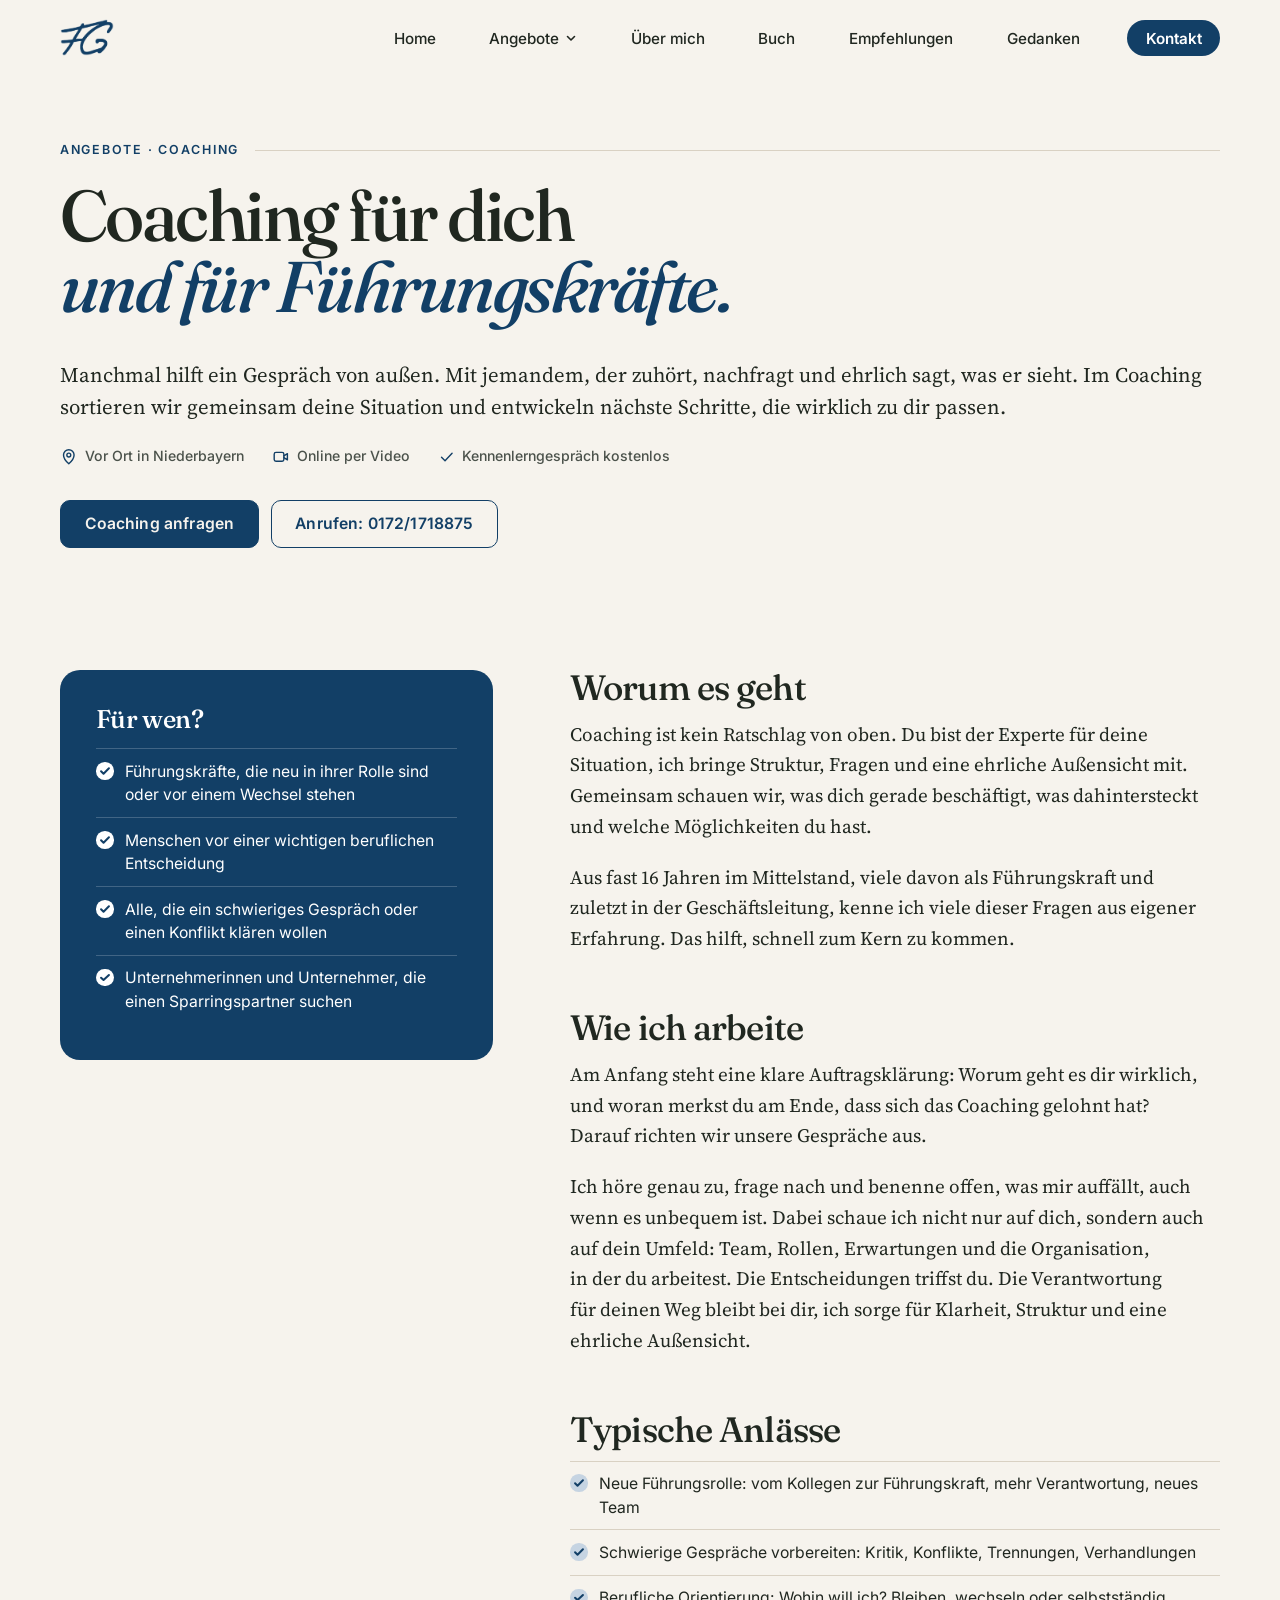
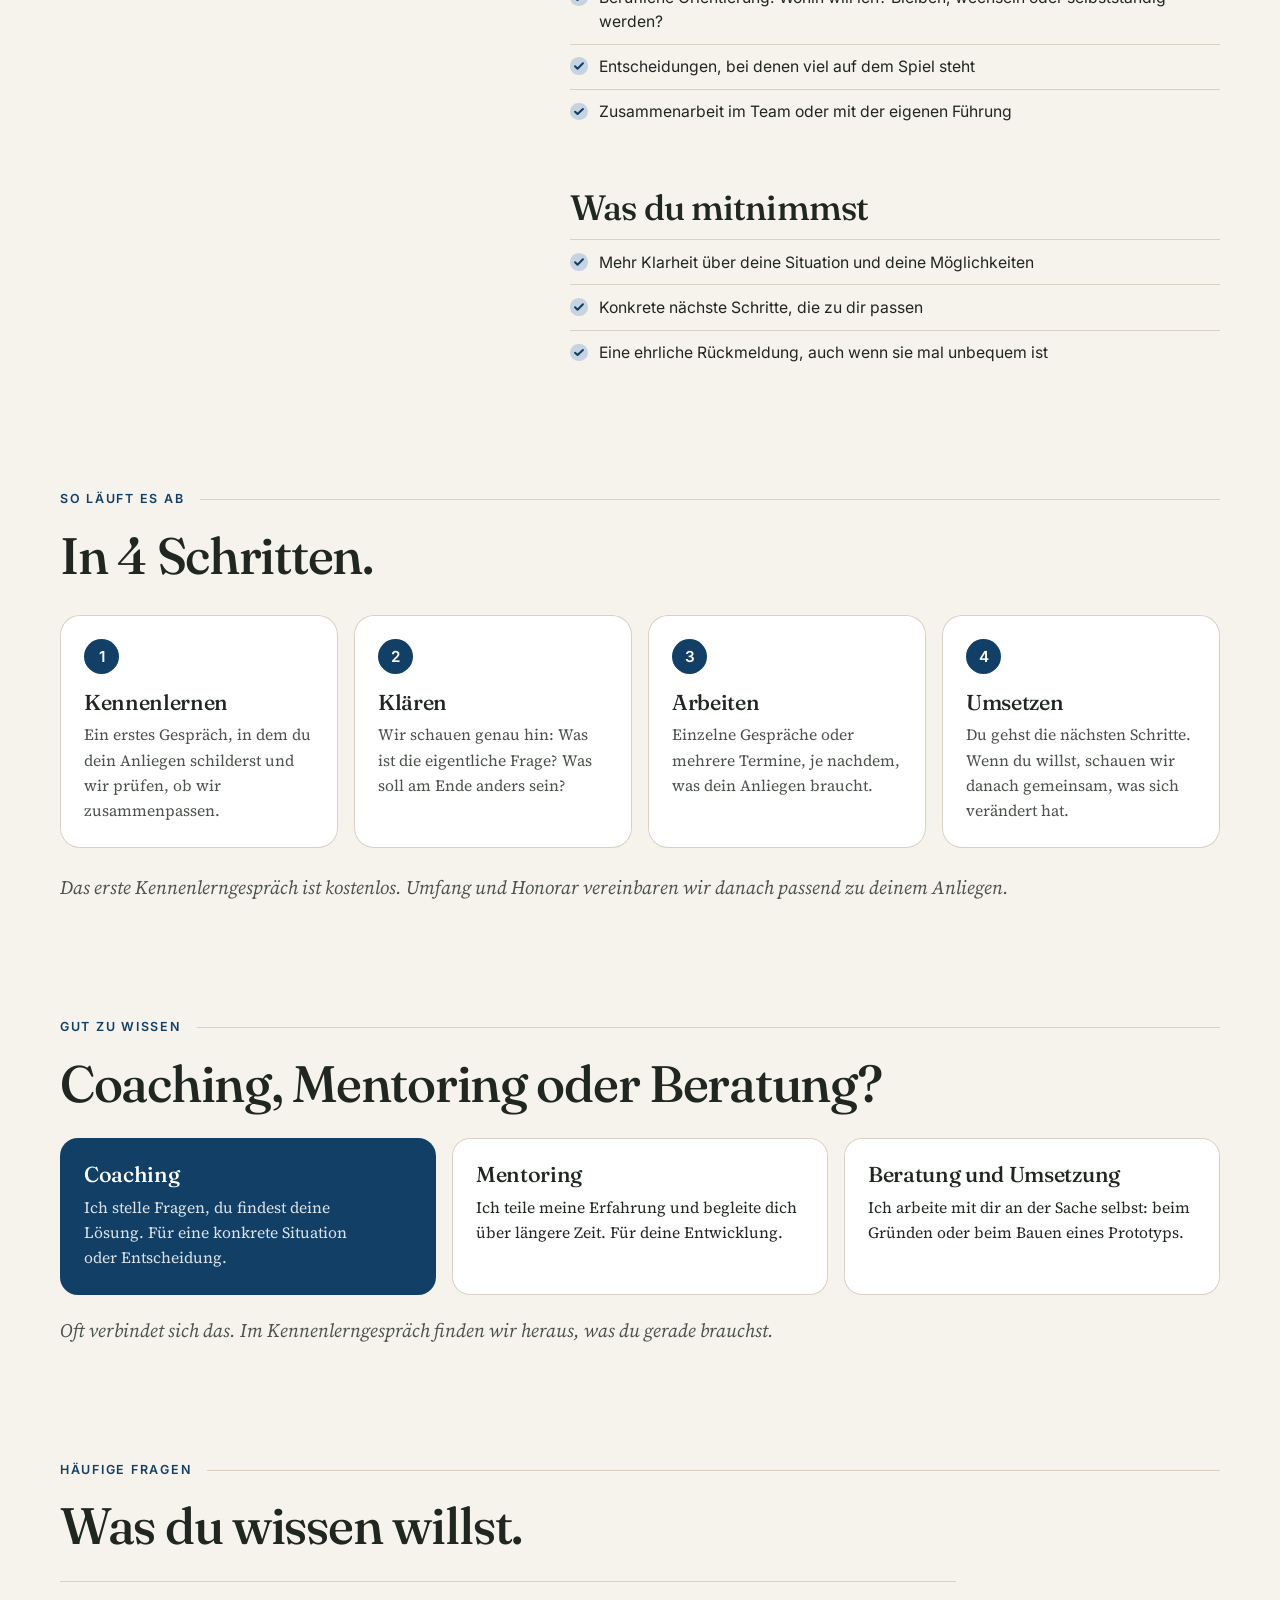
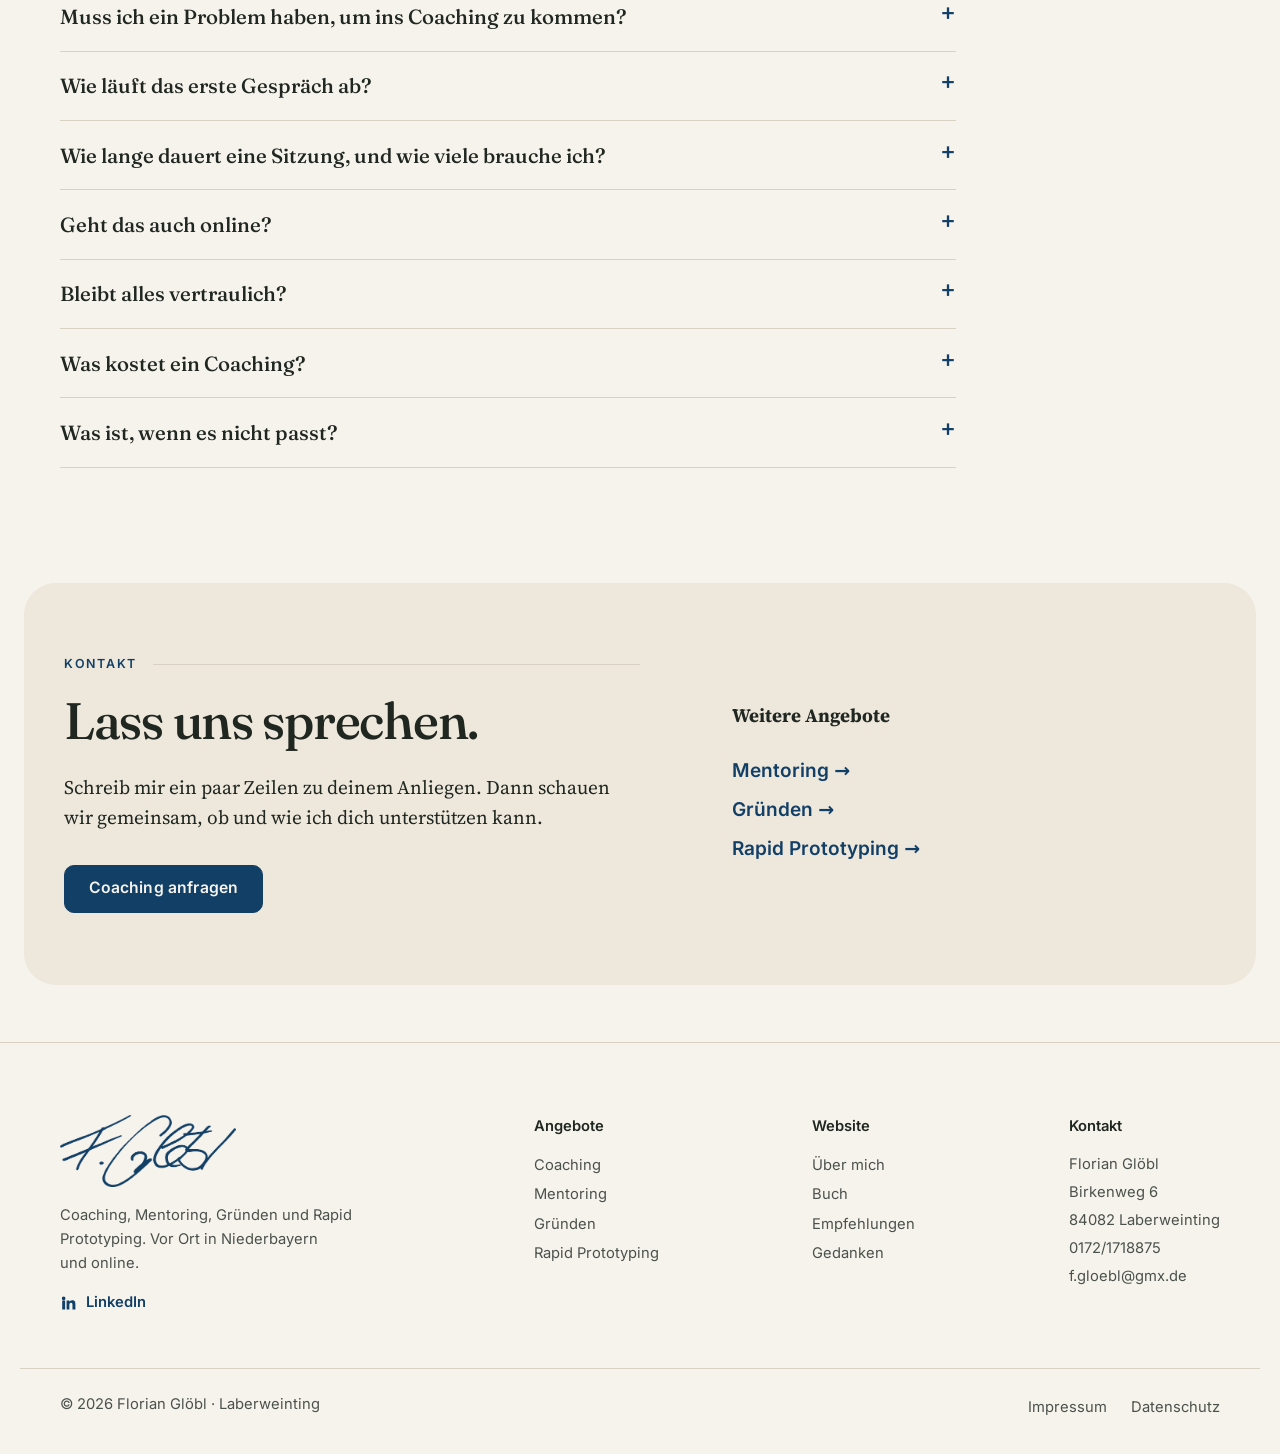
==== commit 749e4319: "Website-Build c7fbbe6" ====
--- a/coaching/index.html
+++ b/coaching/index.html
@@ -1 +1 @@
-<!DOCTYPE html><html lang="de"><head><meta charset="utf-8"><meta name="viewport" content="width=device-width, initial-scale=1"><title>Coaching und Führungskräftecoaching in Niederbayern und online · Florian Glöbl</title><meta name="description" content="Persönliches Coaching und Führungskräftecoaching mit Florian Glöbl, vor Ort in Niederbayern oder online: Entscheidungen klären, die eigene Rolle finden, schwierige Gespräche vorbereiten. Ehrlich, direkt und auf Augenhöhe."><link rel="canonical" href="https://floriangloebl.de/coaching/"><meta name="robots" content="index, follow"><meta name="theme-color" content="#f6f3ed"><link rel="icon" href="/favicon.svg" type="image/svg+xml"><link rel="sitemap" href="/sitemap-index.xml"><meta property="og:type" content="website"><meta property="og:locale" content="de_DE"><meta property="og:site_name" content="Florian Glöbl"><meta property="og:title" content="Coaching und Führungskräftecoaching in Niederbayern und online · Florian Glöbl"><meta property="og:description" content="Persönliches Coaching und Führungskräftecoaching mit Florian Glöbl, vor Ort in Niederbayern oder online: Entscheidungen klären, die eigene Rolle finden, schwierige Gespräche vorbereiten. Ehrlich, direkt und auf Augenhöhe."><meta property="og:url" content="https://floriangloebl.de/coaching/"><meta property="og:image" content="https://floriangloebl.de/og.jpg"><meta property="og:image:alt" content="Coaching und Führungskräftecoaching in Niederbayern und online · Florian Glöbl"><meta name="twitter:card" content="summary_large_image"><meta name="twitter:title" content="Coaching und Führungskräftecoaching in Niederbayern und online · Florian Glöbl"><meta name="twitter:description" content="Persönliches Coaching und Führungskräftecoaching mit Florian Glöbl, vor Ort in Niederbayern oder online: Entscheidungen klären, die eigene Rolle finden, schwierige Gespräche vorbereiten. Ehrlich, direkt und auf Augenhöhe."><meta name="twitter:image" content="https://floriangloebl.de/og.jpg"><meta name="author" content="Florian Glöbl"><script type="application/ld+json">{"@context":"https://schema.org","@graph":[{"@type":"WebSite","@id":"https://floriangloebl.de/#website","url":"https://floriangloebl.de/","name":"Florian Glöbl","inLanguage":"de-DE","publisher":{"@id":"https://floriangloebl.de/#person"}},{"@type":"Person","@id":"https://floriangloebl.de/#person","name":"Florian Glöbl","url":"https://floriangloebl.de/","image":"https://floriangloebl.de/og.jpg","jobTitle":"Coach, Mentor und Berater","description":"Coaching und Führungskräftecoaching, Mentoring und Unterstützung beim Gründen, in Niederbayern und online. Florian Glöbl aus Laberweinting: fast 16 Jahre Erfahrung im Mittelstand, ehrlich, direkt und auf Augenhöhe.","email":"mailto:f.gloebl@gmx.de","address":{"@type":"PostalAddress","addressLocality":"Laberweinting","postalCode":"84082","addressRegion":"Bayern","addressCountry":"DE"},"knowsAbout":["Coaching","Führungskräftecoaching","Mentoring","Gründungsberatung","Organisationsentwicklung","Lean Management","ERP","Supply Chain"],"worksFor":[{"@type":"Organization","name":"Glöbl & Partner","url":"https://www.g-u-p.de/"},{"@type":"Organization","name":"Coolab AG","url":"https://coolab.ch/"},{"@type":"Organization","name":"Werkskante","url":"https://www.werkskante.de/"}],"sameAs":["https://www.linkedin.com/in/florian-gl%C3%B6bl-825a6a19b/","https://www.g-u-p.de/team","https://hoechstleistungskiller.v-und-s.de/"]},{"@type":"Service","name":"Coaching und Führungskräftecoaching in Niederbayern und online","description":"Persönliches Coaching und Führungskräftecoaching mit Florian Glöbl, vor Ort in Niederbayern oder online: Entscheidungen klären, die eigene Rolle finden, schwierige Gespräche vorbereiten. Ehrlich, direkt und auf Augenhöhe.","url":"https://floriangloebl.de/coaching/","areaServed":[{"@type":"AdministrativeArea","name":"Niederbayern"},{"@type":"Country","name":"Deutschland"},{"@type":"Country","name":"Schweiz"}],"availableChannel":[{"@type":"ServiceChannel","name":"Vor Ort in Niederbayern"},{"@type":"ServiceChannel","name":"Online per Video"}],"provider":{"@id":"https://floriangloebl.de/#person"}},{"@type":"FAQPage","mainEntity":[{"@type":"Question","name":"Muss ich ein Problem haben, um ins Coaching zu kommen?","acceptedAnswer":{"@type":"Answer","text":"Nein. Viele kommen, weil eine Entscheidung ansteht, eine neue Rolle beginnt oder sie sich einfach eine ehrliche Außensicht wünschen. Ein Problem ist kein Muss."}},{"@type":"Question","name":"Wie läuft das erste Gespräch ab?","acceptedAnswer":{"@type":"Answer","text":"Das erste Kennenlerngespräch ist kostenlos und unverbindlich. Du erzählst, worum es dir geht, und wir schauen gemeinsam, ob und wie ich dich unterstützen kann."}},{"@type":"Question","name":"Wie lange dauert eine Sitzung, und wie viele brauche ich?","acceptedAnswer":{"@type":"Answer","text":"Eine Sitzung dauert etwa ein bis zwei Stunden. Manchmal reicht ein einzelnes Gespräch, manchmal sind mehrere Termine sinnvoll. Das entscheiden wir gemeinsam, je nachdem, was dein Anliegen braucht."}},{"@type":"Question","name":"Geht das auch online?","acceptedAnswer":{"@type":"Answer","text":"Wie du möchtest. Ich arbeite vor Ort in Niederbayern und genauso online per Video. Viele schätzen die Flexibilität, und online funktioniert es erfahrungsgemäß sehr gut."}},{"@type":"Question","name":"Bleibt alles vertraulich?","acceptedAnswer":{"@type":"Answer","text":"Ja. Was wir besprechen, bleibt unter uns. Das gilt auch, wenn dein Unternehmen das Coaching bezahlt."}},{"@type":"Question","name":"Was kostet ein Coaching?","acceptedAnswer":{"@type":"Answer","text":"Das hängt vom Umfang ab. Nach dem kostenlosen Kennenlerngespräch mache ich dir ein klares Angebot, passend zu deinem Anliegen. Ohne versteckte Kosten."}},{"@type":"Question","name":"Was ist, wenn es nicht passt?","acceptedAnswer":{"@type":"Answer","text":"Dann sagen wir das offen. Genau dafür ist das Kennenlerngespräch da. Und auch später gilt: Ehrlichkeit zuerst."}}]}]}</script><script>document.documentElement.classList.add('js');</script><link rel="stylesheet" href="/_astro/Base.BbpowD2D.css"></head><body><a class="skip-link" href="#inhalt">Zum Inhalt springen</a><header class="site-header"><div class="wrap"><a class="brand" href="/" aria-label="Florian Glöbl, zur Startseite"><span class="logo-fg" role="img" aria-label="Florian Glöbl"></span></a><button class="nav-toggle" type="button" aria-expanded="false" aria-controls="hauptmenue"><span class="bars" aria-hidden="true"></span> Menü</button><nav class="nav" id="hauptmenue" aria-label="Hauptmenü"><ul class="nav-list"><li><a href="/">Home</a></li><li class="nav-drop"><button class="nav-drop__btn" type="button" aria-expanded="false" aria-controls="angebote-menue">Angebote<svg viewBox="0 0 12 12" aria-hidden="true"><path d="M2.5 4.5 6 8l3.5-3.5"></path></svg></button><div class="nav-drop__panel" id="angebote-menue"><ul><li><a href="/coaching/" aria-current="page"><span class="nav-drop__icon"><svg viewBox="0 0 24 24" aria-hidden="true"><path d="M4 6.5A2.5 2.5 0 0 1 6.5 4h11A2.5 2.5 0 0 1 20 6.5v7a2.5 2.5 0 0 1-2.5 2.5H11l-4.5 4v-4h0A2.5 2.5 0 0 1 4 13.5z"/><path d="M8.5 9.5h7M8.5 12.5h4"/></svg></span><span><strong>Coaching</strong><small>Für dich und für Führungskräfte</small></span></a></li><li><a href="/mentoring/"><span class="nav-drop__icon"><svg viewBox="0 0 24 24" aria-hidden="true"><circle cx="8" cy="8" r="3"/><circle cx="16.5" cy="10" r="2.5"/><path d="M3 19c.6-3 2.6-5 5-5s4.4 2 5 5M13.5 19c.4-2 1.6-3.5 3-3.5s2.6 1.5 3 3.5"/></svg></span><span><strong>Mentoring</strong><small>Begleitung über längere Zeit</small></span></a></li><li><a href="/gruenden/"><span class="nav-drop__icon"><svg viewBox="0 0 24 24" aria-hidden="true"><path d="M12 3c3 2 4.5 5 4.5 8.5L15 15H9l-1.5-3.5C7.5 8 9 5 12 3z"/><circle cx="12" cy="9" r="1.6"/><path d="M9 15l-2 4 3-1M15 15l2 4-3-1"/></svg></span><span><strong>Gründen</strong><small>In Deutschland und der Schweiz</small></span></a></li><li><a href="/rapid-prototyping/"><span class="nav-drop__icon"><svg viewBox="0 0 24 24" aria-hidden="true"><path d="M9 18h6M10 21h4"/><path d="M12 3a6 6 0 0 0-3.5 10.9c.6.5 1 1.2 1 2.1h5c0-.9.4-1.6 1-2.1A6 6 0 0 0 12 3z"/></svg></span><span><strong>Rapid Prototyping</strong><small>Mit Prozessverständnis und KI</small></span></a></li></ul></div></li><li><a href="/#ueber-mich">Über mich</a></li><li><a href="/#buch">Buch</a></li><li><a href="/#nachdenken">Empfehlungen</a></li><li><a href="/gedanken/">Gedanken</a></li><li class="nav-cta-item"><a class="nav-cta" href="/#kontakt">Kontakt</a></li></ul></nav></div></header><main id="inhalt"><article class="offer-page"><header class="offer-hero"><div class="wrap"><p class="kicker"><span><a href="/#coaching">Angebote</a> · Coaching</span></p><h1>Coaching für dich <em>und für Führungskräfte.</em></h1><p class="lead">Manchmal hilft ein Gespräch von außen. Mit jemandem, der zuhört, nachfragt und ehrlich sagt, was er sieht. Im Coaching sortieren wir gemeinsam deine Situation und entwickeln nächste Schritte, die wirklich zu dir passen.</p><p class="offer-facts"><span><svg viewBox="0 0 20 20" aria-hidden="true"><path d="M10 18s6-5.2 6-10a6 6 0 1 0-12 0c0 4.8 6 10 6 10z"></path><circle cx="10" cy="8" r="2.2"></circle></svg>Vor Ort in Niederbayern</span><span><svg viewBox="0 0 20 20" aria-hidden="true"><rect x="2.5" y="5" width="11" height="10" rx="2"></rect><path d="m13.5 9 4-2.5v7l-4-2.5"></path></svg>Online per Video</span><span><svg viewBox="0 0 20 20" aria-hidden="true"><path d="M4 10.5 8 14.5 16 6"></path></svg>Kennenlerngespräch kostenlos</span></p><div class="actions"><a class="btn btn--primary" href="mailto:f.gloebl@gmx.de?subject=Anfrage%20Coaching">Coaching anfragen</a><a class="btn btn--ghost" href="tel:+491721718875">Anrufen: 0172/1718875</a></div></div></header><section class="section"><div class="wrap offer-grid-page"><aside class="offer-aside"><h2>Für wen?</h2><ul class="checks"><li>Führungskräfte, die neu in ihrer Rolle sind oder vor einem Wechsel stehen</li><li>Menschen vor einer wichtigen beruflichen Entscheidung</li><li>Alle, die ein schwieriges Gespräch oder einen Konflikt klären wollen</li><li>Unternehmerinnen und Unternehmer, die einen Sparringspartner suchen</li></ul></aside><div class="offer-body"><section><h2>Worum es geht</h2><p>Coaching ist kein Ratschlag von oben. Du bist der Experte für deine Situation, ich bringe Struktur, Fragen und eine ehrliche Außensicht mit. Gemeinsam schauen wir, was dich gerade beschäftigt, was dahintersteckt und welche Möglichkeiten du hast.</p><p>Aus fast 16 Jahren im Mittelstand, viele davon als Führungskraft und zuletzt in der Geschäftsleitung, kenne ich viele dieser Fragen aus eigener Erfahrung. Das hilft, schnell zum Kern zu kommen.</p></section><section><h2>Wie ich arbeite</h2><p>Am Anfang steht eine klare Auftragsklärung: Worum geht es dir wirklich, und woran merkst du am Ende, dass sich das Coaching gelohnt hat? Darauf richten wir unsere Gespräche aus.</p><p>Ich höre genau zu, frage nach und benenne offen, was mir auffällt, auch wenn es unbequem ist. Dabei schaue ich nicht nur auf dich, sondern auch auf dein Umfeld: Team, Rollen, Erwartungen und die Organisation, in der du arbeitest. Die Entscheidungen triffst du. Die Verantwortung für deinen Weg bleibt bei dir, ich sorge für Klarheit, Struktur und eine ehrliche Außensicht.</p></section><section><h2>Typische Anlässe</h2><ul class="checks"><li>Neue Führungsrolle: vom Kollegen zur Führungskraft, mehr Verantwortung, neues Team</li><li>Schwierige Gespräche vorbereiten: Kritik, Konflikte, Trennungen, Verhandlungen</li><li>Berufliche Orientierung: Wohin will ich? Bleiben, wechseln oder selbstständig werden?</li><li>Entscheidungen, bei denen viel auf dem Spiel steht</li><li>Zusammenarbeit im Team oder mit der eigenen Führung</li></ul></section><section><h2>Was du mitnimmst</h2><ul class="checks"><li>Mehr Klarheit über deine Situation und deine Möglichkeiten</li><li>Konkrete nächste Schritte, die zu dir passen</li><li>Eine ehrliche Rückmeldung, auch wenn sie mal unbequem ist</li></ul></section></div></div></section><section class="section"><div class="wrap"><p class="kicker">So läuft es ab</p><h2>In 4 Schritten.</h2><ol class="steps"><li><h3>Kennenlernen</h3><p>Ein erstes Gespräch, in dem du dein Anliegen schilderst und wir prüfen, ob wir zusammenpassen.</p></li><li><h3>Klären</h3><p>Wir schauen genau hin: Was ist die eigentliche Frage? Was soll am Ende anders sein?</p></li><li><h3>Arbeiten</h3><p>Einzelne Gespräche oder mehrere Termine, je nachdem, was dein Anliegen braucht.</p></li><li><h3>Umsetzen</h3><p>Du gehst die nächsten Schritte. Wenn du willst, schauen wir danach gemeinsam, was sich verändert hat.</p></li></ol><p class="steps-note">Das erste Kennenlerngespräch ist kostenlos. Umfang und Honorar vereinbaren wir danach passend zu deinem Anliegen.</p></div></section><section class="section"><div class="wrap compare-wrap"><p class="kicker">Gut zu wissen</p><h2>Coaching, Mentoring oder Beratung?</h2><div class="compare"><div class="compare__item is-current"><h3>Coaching</h3><p>Ich stelle Fragen, du findest deine Lösung. Für eine konkrete Situation oder Entscheidung.</p></div><div class="compare__item"><h3>Mentoring</h3><p>Ich teile meine Erfahrung und begleite dich über längere Zeit. Für deine Entwicklung.</p></div><div class="compare__item"><h3>Beratung und Umsetzung</h3><p>Ich arbeite mit dir an der Sache selbst: beim Gründen oder beim Bauen eines Prototyps.</p></div></div><p class="compare__note">Oft verbindet sich das. Im Kennenlerngespräch finden wir heraus, was du gerade brauchst.</p></div></section><section class="section"><div class="wrap faq-wrap"><p class="kicker">Häufige Fragen</p><h2>Was du wissen willst.</h2><div class="faq"><details><summary>Muss ich ein Problem haben, um ins Coaching zu kommen?</summary><p>Nein. Viele kommen, weil eine Entscheidung ansteht, eine neue Rolle beginnt oder sie sich einfach eine ehrliche Außensicht wünschen. Ein Problem ist kein Muss.</p></details><details><summary>Wie läuft das erste Gespräch ab?</summary><p>Das erste Kennenlerngespräch ist kostenlos und unverbindlich. Du erzählst, worum es dir geht, und wir schauen gemeinsam, ob und wie ich dich unterstützen kann.</p></details><details><summary>Wie lange dauert eine Sitzung, und wie viele brauche ich?</summary><p>Eine Sitzung dauert etwa ein bis zwei Stunden. Manchmal reicht ein einzelnes Gespräch, manchmal sind mehrere Termine sinnvoll. Das entscheiden wir gemeinsam, je nachdem, was dein Anliegen braucht.</p></details><details><summary>Geht das auch online?</summary><p>Wie du möchtest. Ich arbeite vor Ort in Niederbayern und genauso online per Video. Viele schätzen die Flexibilität, und online funktioniert es erfahrungsgemäß sehr gut.</p></details><details><summary>Bleibt alles vertraulich?</summary><p>Ja. Was wir besprechen, bleibt unter uns. Das gilt auch, wenn dein Unternehmen das Coaching bezahlt.</p></details><details><summary>Was kostet ein Coaching?</summary><p>Das hängt vom Umfang ab. Nach dem kostenlosen Kennenlerngespräch mache ich dir ein klares Angebot, passend zu deinem Anliegen. Ohne versteckte Kosten.</p></details><details><summary>Was ist, wenn es nicht passt?</summary><p>Dann sagen wir das offen. Genau dafür ist das Kennenlerngespräch da. Und auch später gilt: Ehrlichkeit zuerst.</p></details></div></div></section><section class="contact"><div class="wrap"><div class="prose"><p class="kicker">Kontakt</p><h2>Lass uns sprechen.</h2><p class="lead">Schreib mir ein paar Zeilen zu deinem Anliegen. Dann schauen wir gemeinsam, ob und wie ich dich unterstützen kann.</p><div class="actions"><a class="btn btn--primary" href="mailto:f.gloebl@gmx.de?subject=Anfrage%20Coaching">Coaching anfragen</a></div></div><nav class="other-offers" aria-label="Weitere Angebote"><p><strong>Weitere Angebote</strong></p><ul><li><a href="/mentoring/">Mentoring →</a></li><li><a href="/gruenden/">Gründen →</a></li><li><a href="/rapid-prototyping/">Rapid Prototyping →</a></li></ul></nav></div></section></article></main><footer class="site-footer"><div class="wrap footer-grid"><div class="footer-brand"><a class="footer-sign" href="/" aria-label="Florian Glöbl, zur Startseite"><span class="signature" aria-hidden="true"></span></a><p>Coaching, Mentoring, Gründen und Rapid Prototyping. Vor Ort in Niederbayern und online.</p><a class="footer-linkedin" href="https://www.linkedin.com/in/florian-gl%C3%B6bl-825a6a19b/" rel="noopener"><svg viewBox="0 0 24 24" aria-hidden="true"><path d="M4.98 3.5a2.5 2.5 0 1 1 0 5 2.5 2.5 0 0 1 0-5zM3 9h4v12H3zM9 9h3.8v1.7h.05c.53-1 1.83-2.05 3.77-2.05C20.6 8.65 21 11.2 21 14.5V21h-4v-5.8c0-1.4-.03-3.2-1.95-3.2-1.95 0-2.25 1.5-2.25 3.1V21H9z"></path></svg>LinkedIn</a></div><nav aria-label="Angebote"><p class="footer-title">Angebote</p><ul><li><a href="/coaching/">Coaching</a></li><li><a href="/mentoring/">Mentoring</a></li><li><a href="/gruenden/">Gründen</a></li><li><a href="/rapid-prototyping/">Rapid Prototyping</a></li></ul></nav><nav aria-label="Website"><p class="footer-title">Website</p><ul><li><a href="/#ueber-mich">Über mich</a></li><li><a href="/#buch">Buch</a></li><li><a href="/#nachdenken">Empfehlungen</a></li><li><a href="/gedanken/">Gedanken</a></li></ul></nav><div><p class="footer-title">Kontakt</p><address>Florian Glöbl<br>Birkenweg 6<br>84082 Laberweinting<br><a href="tel:+491721718875">0172/1718875</a><br><a href="mailto:f.gloebl@gmx.de">f.gloebl@gmx.de</a></address></div></div><div class="wrap footer-bottom"><p>© 2026 Florian Glöbl · Laberweinting</p><ul><li><a href="/impressum/">Impressum</a></li><li><a href="/datenschutz/">Datenschutz</a></li></ul></div></footer><script type="module">var e=document.querySelector(`.site-header`),t=document.querySelector(`.nav-toggle`),n=document.getElementById(`hauptmenue`),r=e=>{t?.setAttribute(`aria-expanded`,String(e)),n?.classList.toggle(`is-open`,e)};t?.addEventListener(`click`,()=>r(t.getAttribute(`aria-expanded`)!==`true`)),n?.addEventListener(`click`,e=>{e.target.closest(`a`)&&r(!1)}),document.addEventListener(`keydown`,e=>{e.key===`Escape`&&t?.getAttribute(`aria-expanded`)===`true`&&(r(!1),t.focus())});var i=document.querySelector(`.nav-drop`),a=i?.querySelector(`.nav-drop__btn`),o=e=>{a?.setAttribute(`aria-expanded`,String(e)),i?.classList.toggle(`is-open`,e)},s=()=>matchMedia(`(hover: hover) and (min-width: 1181px)`).matches;a?.addEventListener(`click`,()=>o(s()?!0:a.getAttribute(`aria-expanded`)!==`true`)),i?.addEventListener(`mouseenter`,()=>{matchMedia(`(hover: hover) and (min-width: 1181px)`).matches&&o(!0)}),i?.addEventListener(`mouseleave`,()=>{matchMedia(`(hover: hover) and (min-width: 1181px)`).matches&&o(!1)}),document.addEventListener(`click`,e=>{i&&!i.contains(e.target)&&o(!1)}),i?.addEventListener(`keydown`,e=>{e.key===`Escape`&&(o(!1),a?.focus())}),i?.addEventListener(`focusout`,e=>{i.contains(e.relatedTarget)||o(!1)});var c=document.querySelectorAll(`[data-reveal]`);if(`IntersectionObserver`in window){let e=new IntersectionObserver(t=>{for(let n of t)n.isIntersecting&&(n.target.classList.add(`is-visible`),e.unobserve(n.target))},{rootMargin:`0px 0px -8% 0px`});c.forEach(t=>e.observe(t))}else c.forEach(e=>e.classList.add(`is-visible`));var l=()=>e?.classList.toggle(`is-scrolled`,window.scrollY>8);l(),window.addEventListener(`scroll`,l,{passive:!0});</script></body></html>+<!DOCTYPE html><html lang="de"><head><meta charset="utf-8"><meta name="viewport" content="width=device-width, initial-scale=1"><title>Coaching und Führungskräftecoaching in Niederbayern und online · Florian Glöbl</title><meta name="description" content="Persönliches Coaching und Führungskräftecoaching mit Florian Glöbl, vor Ort in Niederbayern oder online: Entscheidungen klären, die eigene Rolle finden, schwierige Gespräche vorbereiten. Ehrlich, direkt und auf Augenhöhe."><link rel="canonical" href="https://floriangloebl.de/coaching/"><meta name="robots" content="index, follow"><meta name="theme-color" content="#f6f3ed"><link rel="icon" href="/favicon.svg" type="image/svg+xml"><link rel="sitemap" href="/sitemap-index.xml"><meta property="og:type" content="website"><meta property="og:locale" content="de_DE"><meta property="og:site_name" content="Florian Glöbl"><meta property="og:title" content="Coaching und Führungskräftecoaching in Niederbayern und online · Florian Glöbl"><meta property="og:description" content="Persönliches Coaching und Führungskräftecoaching mit Florian Glöbl, vor Ort in Niederbayern oder online: Entscheidungen klären, die eigene Rolle finden, schwierige Gespräche vorbereiten. Ehrlich, direkt und auf Augenhöhe."><meta property="og:url" content="https://floriangloebl.de/coaching/"><meta property="og:image" content="https://floriangloebl.de/og.jpg"><meta property="og:image:alt" content="Coaching und Führungskräftecoaching in Niederbayern und online · Florian Glöbl"><meta name="twitter:card" content="summary_large_image"><meta name="twitter:title" content="Coaching und Führungskräftecoaching in Niederbayern und online · Florian Glöbl"><meta name="twitter:description" content="Persönliches Coaching und Führungskräftecoaching mit Florian Glöbl, vor Ort in Niederbayern oder online: Entscheidungen klären, die eigene Rolle finden, schwierige Gespräche vorbereiten. Ehrlich, direkt und auf Augenhöhe."><meta name="twitter:image" content="https://floriangloebl.de/og.jpg"><meta name="author" content="Florian Glöbl"><script type="application/ld+json">{"@context":"https://schema.org","@graph":[{"@type":"WebSite","@id":"https://floriangloebl.de/#website","url":"https://floriangloebl.de/","name":"Florian Glöbl","inLanguage":"de-DE","publisher":{"@id":"https://floriangloebl.de/#person"}},{"@type":"Person","@id":"https://floriangloebl.de/#person","name":"Florian Glöbl","url":"https://floriangloebl.de/","image":"https://floriangloebl.de/og.jpg","jobTitle":"Coach, Mentor und Berater","description":"Coaching und Führungskräftecoaching, Mentoring und Unterstützung beim Gründen, in Niederbayern und online. Florian Glöbl aus Laberweinting: fast 16 Jahre Erfahrung im Mittelstand, ehrlich, direkt und auf Augenhöhe.","email":"mailto:f.gloebl@gmx.de","address":{"@type":"PostalAddress","addressLocality":"Laberweinting","postalCode":"84082","addressRegion":"Bayern","addressCountry":"DE"},"knowsAbout":["Coaching","Führungskräftecoaching","Mentoring","Gründungsberatung","Organisationsentwicklung","Lean Management","ERP","Supply Chain"],"worksFor":[{"@type":"Organization","name":"Glöbl & Partner","url":"https://www.g-u-p.de/"},{"@type":"Organization","name":"Coolab AG","url":"https://coolab.ch/"},{"@type":"Organization","name":"Werkskante","url":"https://www.werkskante.de/"}],"sameAs":["https://www.linkedin.com/in/florian-gl%C3%B6bl-825a6a19b/","https://www.g-u-p.de/team","https://hoechstleistungskiller.v-und-s.de/"]},{"@type":"Service","name":"Coaching und Führungskräftecoaching in Niederbayern und online","description":"Persönliches Coaching und Führungskräftecoaching mit Florian Glöbl, vor Ort in Niederbayern oder online: Entscheidungen klären, die eigene Rolle finden, schwierige Gespräche vorbereiten. Ehrlich, direkt und auf Augenhöhe.","url":"https://floriangloebl.de/coaching/","areaServed":[{"@type":"AdministrativeArea","name":"Niederbayern"},{"@type":"Country","name":"Deutschland"},{"@type":"Country","name":"Schweiz"}],"availableChannel":[{"@type":"ServiceChannel","name":"Vor Ort in Niederbayern"},{"@type":"ServiceChannel","name":"Online per Video"}],"provider":{"@id":"https://floriangloebl.de/#person"}},{"@type":"FAQPage","mainEntity":[{"@type":"Question","name":"Muss ich ein Problem haben, um ins Coaching zu kommen?","acceptedAnswer":{"@type":"Answer","text":"Nein. Viele kommen, weil eine Entscheidung ansteht, eine neue Rolle beginnt oder sie sich einfach eine ehrliche Außensicht wünschen. Ein Problem ist kein Muss."}},{"@type":"Question","name":"Wie läuft das erste Gespräch ab?","acceptedAnswer":{"@type":"Answer","text":"Das erste Kennenlerngespräch ist kostenlos und unverbindlich. Du erzählst, worum es dir geht, und wir schauen gemeinsam, ob und wie ich dich unterstützen kann."}},{"@type":"Question","name":"Wie lange dauert eine Sitzung, und wie viele brauche ich?","acceptedAnswer":{"@type":"Answer","text":"Eine Sitzung dauert etwa ein bis zwei Stunden. Manchmal reicht ein einzelnes Gespräch, manchmal sind mehrere Termine sinnvoll. Das entscheiden wir gemeinsam, je nachdem, was dein Anliegen braucht."}},{"@type":"Question","name":"Geht das auch online?","acceptedAnswer":{"@type":"Answer","text":"Wie du möchtest. Ich arbeite vor Ort in Niederbayern und genauso online per Video. Viele schätzen die Flexibilität, und online funktioniert es erfahrungsgemäß sehr gut."}},{"@type":"Question","name":"Bleibt alles vertraulich?","acceptedAnswer":{"@type":"Answer","text":"Ja. Was wir besprechen, bleibt unter uns. Das gilt auch, wenn dein Unternehmen das Coaching bezahlt."}},{"@type":"Question","name":"Was kostet ein Coaching?","acceptedAnswer":{"@type":"Answer","text":"Das hängt vom Umfang ab. Nach dem kostenlosen Kennenlerngespräch mache ich dir ein klares Angebot, passend zu deinem Anliegen. Ohne versteckte Kosten."}},{"@type":"Question","name":"Was ist, wenn es nicht passt?","acceptedAnswer":{"@type":"Answer","text":"Dann sagen wir das offen. Genau dafür ist das Kennenlerngespräch da. Und auch später gilt: Ehrlichkeit zuerst."}}]}]}</script><script>document.documentElement.classList.add('js');</script><link rel="stylesheet" href="/_astro/Base.VzKi1P6U.css"></head><body><a class="skip-link" href="#inhalt">Zum Inhalt springen</a><header class="site-header"><div class="wrap"><a class="brand" href="/" aria-label="Florian Glöbl, zur Startseite"><span class="logo-fg" role="img" aria-label="Florian Glöbl"></span></a><button class="nav-toggle" type="button" aria-expanded="false" aria-controls="hauptmenue"><span class="bars" aria-hidden="true"></span> Menü</button><nav class="nav" id="hauptmenue" aria-label="Hauptmenü"><ul class="nav-list"><li><a href="/">Home</a></li><li class="nav-drop"><button class="nav-drop__btn" type="button" aria-expanded="false" aria-controls="angebote-menue">Angebote<svg viewBox="0 0 12 12" aria-hidden="true"><path d="M2.5 4.5 6 8l3.5-3.5"></path></svg></button><div class="nav-drop__panel" id="angebote-menue"><ul><li><a href="/coaching/" aria-current="page"><span class="nav-drop__icon"><svg viewBox="0 0 24 24" aria-hidden="true"><path d="M4 6.5A2.5 2.5 0 0 1 6.5 4h11A2.5 2.5 0 0 1 20 6.5v7a2.5 2.5 0 0 1-2.5 2.5H11l-4.5 4v-4h0A2.5 2.5 0 0 1 4 13.5z"/><path d="M8.5 9.5h7M8.5 12.5h4"/></svg></span><span><strong>Coaching</strong><small>Für dich und für Führungskräfte</small></span></a></li><li><a href="/mentoring/"><span class="nav-drop__icon"><svg viewBox="0 0 24 24" aria-hidden="true"><circle cx="8" cy="8" r="3"/><circle cx="16.5" cy="10" r="2.5"/><path d="M3 19c.6-3 2.6-5 5-5s4.4 2 5 5M13.5 19c.4-2 1.6-3.5 3-3.5s2.6 1.5 3 3.5"/></svg></span><span><strong>Mentoring</strong><small>Begleitung über längere Zeit</small></span></a></li><li><a href="/gruenden/"><span class="nav-drop__icon"><svg viewBox="0 0 24 24" aria-hidden="true"><path d="M12 3c3 2 4.5 5 4.5 8.5L15 15H9l-1.5-3.5C7.5 8 9 5 12 3z"/><circle cx="12" cy="9" r="1.6"/><path d="M9 15l-2 4 3-1M15 15l2 4-3-1"/></svg></span><span><strong>Gründen</strong><small>In Deutschland und der Schweiz</small></span></a></li><li><a href="/rapid-prototyping/"><span class="nav-drop__icon"><svg viewBox="0 0 24 24" aria-hidden="true"><path d="M9 18h6M10 21h4"/><path d="M12 3a6 6 0 0 0-3.5 10.9c.6.5 1 1.2 1 2.1h5c0-.9.4-1.6 1-2.1A6 6 0 0 0 12 3z"/></svg></span><span><strong>Rapid Prototyping</strong><small>Mit Prozessverständnis und KI</small></span></a></li></ul></div></li><li><a href="/#ueber-mich">Über mich</a></li><li><a href="/#buch">Buch</a></li><li><a href="/#nachdenken">Empfehlungen</a></li><li><a href="/gedanken/">Gedanken</a></li><li class="nav-cta-item"><a class="nav-cta" href="/#kontakt">Kontakt</a></li></ul></nav></div></header><main id="inhalt"><article class="offer-page"><header class="offer-hero"><div class="wrap"><p class="kicker"><span><a href="/#coaching">Angebote</a> · Coaching</span></p><h1>Coaching für dich <em>und für Führungskräfte.</em></h1><p class="lead">Manchmal hilft ein Gespräch von außen. Mit jemandem, der zuhört, nachfragt und ehrlich sagt, was er sieht. Im Coaching sortieren wir gemeinsam deine Situation und entwickeln nächste Schritte, die wirklich zu dir passen.</p><p class="offer-facts"><span><svg viewBox="0 0 20 20" aria-hidden="true"><path d="M10 18s6-5.2 6-10a6 6 0 1 0-12 0c0 4.8 6 10 6 10z"></path><circle cx="10" cy="8" r="2.2"></circle></svg>Vor Ort in Niederbayern</span><span><svg viewBox="0 0 20 20" aria-hidden="true"><rect x="2.5" y="5" width="11" height="10" rx="2"></rect><path d="m13.5 9 4-2.5v7l-4-2.5"></path></svg>Online per Video</span><span><svg viewBox="0 0 20 20" aria-hidden="true"><path d="M4 10.5 8 14.5 16 6"></path></svg>Kennenlerngespräch kostenlos</span></p><div class="actions"><a class="btn btn--primary" href="mailto:f.gloebl@gmx.de?subject=Anfrage%20Coaching">Coaching anfragen</a><a class="btn btn--ghost" href="tel:+491721718875">Anrufen: 0172/1718875</a></div></div></header><section class="section"><div class="wrap offer-grid-page"><aside class="offer-aside"><h2>Für wen?</h2><ul class="checks"><li>Führungskräfte, die neu in ihrer Rolle sind oder vor einem Wechsel stehen</li><li>Menschen vor einer wichtigen beruflichen Entscheidung</li><li>Alle, die ein schwieriges Gespräch oder einen Konflikt klären wollen</li><li>Unternehmerinnen und Unternehmer, die einen Sparringspartner suchen</li></ul></aside><div class="offer-body"><section><h2>Worum es geht</h2><p>Coaching ist kein Ratschlag von oben. Du bist der Experte für deine Situation, ich bringe Struktur, Fragen und eine ehrliche Außensicht mit. Gemeinsam schauen wir, was dich gerade beschäftigt, was dahintersteckt und welche Möglichkeiten du hast.</p><p>Aus fast 16 Jahren im Mittelstand, viele davon als Führungskraft und zuletzt in der Geschäftsleitung, kenne ich viele dieser Fragen aus eigener Erfahrung. Das hilft, schnell zum Kern zu kommen.</p></section><section><h2>Wie ich arbeite</h2><p>Am Anfang steht eine klare Auftragsklärung: Worum geht es dir wirklich, und woran merkst du am Ende, dass sich das Coaching gelohnt hat? Darauf richten wir unsere Gespräche aus.</p><p>Ich höre genau zu, frage nach und benenne offen, was mir auffällt, auch wenn es unbequem ist. Dabei schaue ich nicht nur auf dich, sondern auch auf dein Umfeld: Team, Rollen, Erwartungen und die Organisation, in der du arbeitest. Die Entscheidungen triffst du. Die Verantwortung für deinen Weg bleibt bei dir, ich sorge für Klarheit, Struktur und eine ehrliche Außensicht.</p></section><section><h2>Typische Anlässe</h2><ul class="checks"><li>Neue Führungsrolle: vom Kollegen zur Führungskraft, mehr Verantwortung, neues Team</li><li>Schwierige Gespräche vorbereiten: Kritik, Konflikte, Trennungen, Verhandlungen</li><li>Berufliche Orientierung: Wohin will ich? Bleiben, wechseln oder selbstständig werden?</li><li>Entscheidungen, bei denen viel auf dem Spiel steht</li><li>Zusammenarbeit im Team oder mit der eigenen Führung</li></ul></section><section><h2>Was du mitnimmst</h2><ul class="checks"><li>Mehr Klarheit über deine Situation und deine Möglichkeiten</li><li>Konkrete nächste Schritte, die zu dir passen</li><li>Eine ehrliche Rückmeldung, auch wenn sie mal unbequem ist</li></ul></section></div></div></section><section class="section"><div class="wrap"><p class="kicker">So läuft es ab</p><h2>In 4 Schritten.</h2><ol class="steps"><li><h3>Kennenlernen</h3><p>Ein erstes Gespräch, in dem du dein Anliegen schilderst und wir prüfen, ob wir zusammenpassen.</p></li><li><h3>Klären</h3><p>Wir schauen genau hin: Was ist die eigentliche Frage? Was soll am Ende anders sein?</p></li><li><h3>Arbeiten</h3><p>Einzelne Gespräche oder mehrere Termine, je nachdem, was dein Anliegen braucht.</p></li><li><h3>Umsetzen</h3><p>Du gehst die nächsten Schritte. Wenn du willst, schauen wir danach gemeinsam, was sich verändert hat.</p></li></ol><p class="steps-note">Das erste Kennenlerngespräch ist kostenlos. Umfang und Honorar vereinbaren wir danach passend zu deinem Anliegen.</p></div></section><section class="section"><div class="wrap compare-wrap"><p class="kicker">Gut zu wissen</p><h2>Coaching, Mentoring oder Beratung?</h2><div class="compare"><div class="compare__item is-current"><h3>Coaching</h3><p>Ich stelle Fragen, du findest deine Lösung. Für eine konkrete Situation oder Entscheidung.</p></div><div class="compare__item"><h3>Mentoring</h3><p>Ich teile meine Erfahrung und begleite dich über längere Zeit. Für deine Entwicklung.</p></div><div class="compare__item"><h3>Beratung und Umsetzung</h3><p>Ich arbeite mit dir an der Sache selbst: beim Gründen oder beim Bauen eines Prototyps.</p></div></div><p class="compare__note">Oft verbindet sich das. Im Kennenlerngespräch finden wir heraus, was du gerade brauchst.</p></div></section><section class="section"><div class="wrap faq-wrap"><p class="kicker">Häufige Fragen</p><h2>Was du wissen willst.</h2><div class="faq"><details><summary>Muss ich ein Problem haben, um ins Coaching zu kommen?</summary><p>Nein. Viele kommen, weil eine Entscheidung ansteht, eine neue Rolle beginnt oder sie sich einfach eine ehrliche Außensicht wünschen. Ein Problem ist kein Muss.</p></details><details><summary>Wie läuft das erste Gespräch ab?</summary><p>Das erste Kennenlerngespräch ist kostenlos und unverbindlich. Du erzählst, worum es dir geht, und wir schauen gemeinsam, ob und wie ich dich unterstützen kann.</p></details><details><summary>Wie lange dauert eine Sitzung, und wie viele brauche ich?</summary><p>Eine Sitzung dauert etwa ein bis zwei Stunden. Manchmal reicht ein einzelnes Gespräch, manchmal sind mehrere Termine sinnvoll. Das entscheiden wir gemeinsam, je nachdem, was dein Anliegen braucht.</p></details><details><summary>Geht das auch online?</summary><p>Wie du möchtest. Ich arbeite vor Ort in Niederbayern und genauso online per Video. Viele schätzen die Flexibilität, und online funktioniert es erfahrungsgemäß sehr gut.</p></details><details><summary>Bleibt alles vertraulich?</summary><p>Ja. Was wir besprechen, bleibt unter uns. Das gilt auch, wenn dein Unternehmen das Coaching bezahlt.</p></details><details><summary>Was kostet ein Coaching?</summary><p>Das hängt vom Umfang ab. Nach dem kostenlosen Kennenlerngespräch mache ich dir ein klares Angebot, passend zu deinem Anliegen. Ohne versteckte Kosten.</p></details><details><summary>Was ist, wenn es nicht passt?</summary><p>Dann sagen wir das offen. Genau dafür ist das Kennenlerngespräch da. Und auch später gilt: Ehrlichkeit zuerst.</p></details></div></div></section><section class="contact"><div class="wrap"><div class="prose"><p class="kicker">Kontakt</p><h2>Lass uns sprechen.</h2><p class="lead">Schreib mir ein paar Zeilen zu deinem Anliegen. Dann schauen wir gemeinsam, ob und wie ich dich unterstützen kann.</p><div class="actions"><a class="btn btn--primary" href="mailto:f.gloebl@gmx.de?subject=Anfrage%20Coaching">Coaching anfragen</a></div></div><nav class="other-offers" aria-label="Weitere Angebote"><p><strong>Weitere Angebote</strong></p><ul><li><a href="/mentoring/">Mentoring →</a></li><li><a href="/gruenden/">Gründen →</a></li><li><a href="/rapid-prototyping/">Rapid Prototyping →</a></li></ul></nav></div></section></article></main><footer class="site-footer"><div class="wrap footer-grid"><div class="footer-brand"><a class="footer-sign" href="/" aria-label="Florian Glöbl, zur Startseite"><span class="signature" aria-hidden="true"></span></a><p>Coaching, Mentoring, Gründen und Rapid Prototyping. Vor Ort in Niederbayern und online.</p><a class="footer-linkedin" href="https://www.linkedin.com/in/florian-gl%C3%B6bl-825a6a19b/" rel="noopener"><svg viewBox="0 0 24 24" aria-hidden="true"><path d="M4.98 3.5a2.5 2.5 0 1 1 0 5 2.5 2.5 0 0 1 0-5zM3 9h4v12H3zM9 9h3.8v1.7h.05c.53-1 1.83-2.05 3.77-2.05C20.6 8.65 21 11.2 21 14.5V21h-4v-5.8c0-1.4-.03-3.2-1.95-3.2-1.95 0-2.25 1.5-2.25 3.1V21H9z"></path></svg>LinkedIn</a></div><nav aria-label="Angebote"><p class="footer-title">Angebote</p><ul><li><a href="/coaching/">Coaching</a></li><li><a href="/mentoring/">Mentoring</a></li><li><a href="/gruenden/">Gründen</a></li><li><a href="/rapid-prototyping/">Rapid Prototyping</a></li></ul></nav><nav aria-label="Website"><p class="footer-title">Website</p><ul><li><a href="/#ueber-mich">Über mich</a></li><li><a href="/#buch">Buch</a></li><li><a href="/#nachdenken">Empfehlungen</a></li><li><a href="/gedanken/">Gedanken</a></li></ul></nav><div><p class="footer-title">Kontakt</p><address>Florian Glöbl<br>Birkenweg 6<br>84082 Laberweinting<br><a href="tel:+491721718875">0172/1718875</a><br><a href="mailto:f.gloebl@gmx.de">f.gloebl@gmx.de</a></address></div></div><div class="wrap footer-bottom"><p>© 2026 Florian Glöbl · Laberweinting</p><ul><li><a href="/impressum/">Impressum</a></li><li><a href="/datenschutz/">Datenschutz</a></li></ul></div></footer><script type="module">var e=document.querySelector(`.site-header`),t=document.querySelector(`.nav-toggle`),n=document.getElementById(`hauptmenue`),r=e=>{t?.setAttribute(`aria-expanded`,String(e)),n?.classList.toggle(`is-open`,e)};t?.addEventListener(`click`,()=>r(t.getAttribute(`aria-expanded`)!==`true`)),n?.addEventListener(`click`,e=>{e.target.closest(`a`)&&r(!1)}),document.addEventListener(`keydown`,e=>{e.key===`Escape`&&t?.getAttribute(`aria-expanded`)===`true`&&(r(!1),t.focus())});var i=document.querySelector(`.nav-drop`),a=i?.querySelector(`.nav-drop__btn`),o=e=>{a?.setAttribute(`aria-expanded`,String(e)),i?.classList.toggle(`is-open`,e)},s=()=>matchMedia(`(hover: hover) and (min-width: 1181px)`).matches;a?.addEventListener(`click`,()=>o(s()?!0:a.getAttribute(`aria-expanded`)!==`true`)),i?.addEventListener(`mouseenter`,()=>{matchMedia(`(hover: hover) and (min-width: 1181px)`).matches&&o(!0)}),i?.addEventListener(`mouseleave`,()=>{matchMedia(`(hover: hover) and (min-width: 1181px)`).matches&&o(!1)}),document.addEventListener(`click`,e=>{i&&!i.contains(e.target)&&o(!1)}),i?.addEventListener(`keydown`,e=>{e.key===`Escape`&&(o(!1),a?.focus())}),i?.addEventListener(`focusout`,e=>{i.contains(e.relatedTarget)||o(!1)});var c=document.querySelectorAll(`[data-reveal]`);if(`IntersectionObserver`in window){let e=new IntersectionObserver(t=>{for(let n of t)n.isIntersecting&&(n.target.classList.add(`is-visible`),e.unobserve(n.target))},{rootMargin:`0px 0px -8% 0px`});c.forEach(t=>e.observe(t))}else c.forEach(e=>e.classList.add(`is-visible`));var l=()=>e?.classList.toggle(`is-scrolled`,window.scrollY>8);l(),window.addEventListener(`scroll`,l,{passive:!0});</script></body></html>
--- a/_astro/Base.VzKi1P6U.css
+++ b/_astro/Base.VzKi1P6U.css
@@ -0,0 +1 @@
+@font-face{font-family:"Source Serif 4 Variable";font-style:normal;font-display:swap;font-weight:200 900;src:url(/_astro/source-serif-4-cyrillic-ext-opsz-normal.DIwfbPUE.woff2)format("woff2-variations");unicode-range:U+460-52F,U+1C80-1C8A,U+20B4,U+2DE0-2DFF,U+A640-A69F,U+FE2E-FE2F}@font-face{font-family:"Source Serif 4 Variable";font-style:normal;font-display:swap;font-weight:200 900;src:url(/_astro/source-serif-4-cyrillic-opsz-normal.C0olyEE-.woff2)format("woff2-variations");unicode-range:U+301,U+400-45F,U+490-491,U+4B0-4B1,U+2116}@font-face{font-family:"Source Serif 4 Variable";font-style:normal;font-display:swap;font-weight:200 900;src:url(/_astro/source-serif-4-greek-opsz-normal.DrHU7SY7.woff2)format("woff2-variations");unicode-range:U+370-377,U+37A-37F,U+384-38A,U+38C,U+38E-3A1,U+3A3-3FF}@font-face{font-family:"Source Serif 4 Variable";font-style:normal;font-display:swap;font-weight:200 900;src:url(/_astro/source-serif-4-vietnamese-opsz-normal.BOyYyU_V.woff2)format("woff2-variations");unicode-range:U+102-103,U+110-111,U+128-129,U+168-169,U+1A0-1A1,U+1AF-1B0,U+300-301,U+303-304,U+308-309,U+323,U+329,U+1EA0-1EF9,U+20AB}@font-face{font-family:"Source Serif 4 Variable";font-style:normal;font-display:swap;font-weight:200 900;src:url(/_astro/source-serif-4-latin-ext-opsz-normal.HoL-AExg.woff2)format("woff2-variations");unicode-range:U+100-2BA,U+2BD-2C5,U+2C7-2CC,U+2CE-2D7,U+2DD-2FF,U+304,U+308,U+329,U+1D00-1DBF,U+1E00-1E9F,U+1EF2-1EFF,U+2020,U+20A0-20AB,U+20AD-20C0,U+2113,U+2C60-2C7F,U+A720-A7FF}@font-face{font-family:"Source Serif 4 Variable";font-style:normal;font-display:swap;font-weight:200 900;src:url(/_astro/source-serif-4-latin-opsz-normal.BpEBLj1O.woff2)format("woff2-variations");unicode-range:U+??,U+131,U+152-153,U+2BB-2BC,U+2C6,U+2DA,U+2DC,U+304,U+308,U+329,U+2000-206F,U+20AC,U+2122,U+2191,U+2193,U+2212,U+2215,U+FEFF,U+FFFD}@font-face{font-family:"Source Serif 4 Variable";font-style:italic;font-display:swap;font-weight:200 900;src:url(/_astro/source-serif-4-cyrillic-ext-opsz-italic.Bl6DJqma.woff2)format("woff2-variations");unicode-range:U+460-52F,U+1C80-1C8A,U+20B4,U+2DE0-2DFF,U+A640-A69F,U+FE2E-FE2F}@font-face{font-family:"Source Serif 4 Variable";font-style:italic;font-display:swap;font-weight:200 900;src:url(/_astro/source-serif-4-cyrillic-opsz-italic.Dibx14aP.woff2)format("woff2-variations");unicode-range:U+301,U+400-45F,U+490-491,U+4B0-4B1,U+2116}@font-face{font-family:"Source Serif 4 Variable";font-style:italic;font-display:swap;font-weight:200 900;src:url(/_astro/source-serif-4-greek-opsz-italic.CMW9dfKg.woff2)format("woff2-variations");unicode-range:U+370-377,U+37A-37F,U+384-38A,U+38C,U+38E-3A1,U+3A3-3FF}@font-face{font-family:"Source Serif 4 Variable";font-style:italic;font-display:swap;font-weight:200 900;src:url(/_astro/source-serif-4-vietnamese-opsz-italic.C-k5pZlm.woff2)format("woff2-variations");unicode-range:U+102-103,U+110-111,U+128-129,U+168-169,U+1A0-1A1,U+1AF-1B0,U+300-301,U+303-304,U+308-309,U+323,U+329,U+1EA0-1EF9,U+20AB}@font-face{font-family:"Source Serif 4 Variable";font-style:italic;font-display:swap;font-weight:200 900;src:url(/_astro/source-serif-4-latin-ext-opsz-italic.BhUEwDRF.woff2)format("woff2-variations");unicode-range:U+100-2BA,U+2BD-2C5,U+2C7-2CC,U+2CE-2D7,U+2DD-2FF,U+304,U+308,U+329,U+1D00-1DBF,U+1E00-1E9F,U+1EF2-1EFF,U+2020,U+20A0-20AB,U+20AD-20C0,U+2113,U+2C60-2C7F,U+A720-A7FF}@font-face{font-family:"Source Serif 4 Variable";font-style:italic;font-display:swap;font-weight:200 900;src:url(/_astro/source-serif-4-latin-opsz-italic.BOLXpvkj.woff2)format("woff2-variations");unicode-range:U+??,U+131,U+152-153,U+2BB-2BC,U+2C6,U+2DA,U+2DC,U+304,U+308,U+329,U+2000-206F,U+20AC,U+2122,U+2191,U+2193,U+2212,U+2215,U+FEFF,U+FFFD}@font-face{font-family:Fraunces Variable;font-style:normal;font-display:swap;font-weight:100 900;src:url(/_astro/fraunces-vietnamese-opsz-normal.Czevyj-6.woff2)format("woff2-variations");unicode-range:U+102-103,U+110-111,U+128-129,U+168-169,U+1A0-1A1,U+1AF-1B0,U+300-301,U+303-304,U+308-309,U+323,U+329,U+1EA0-1EF9,U+20AB}@font-face{font-family:Fraunces Variable;font-style:normal;font-display:swap;font-weight:100 900;src:url(/_astro/fraunces-latin-ext-opsz-normal.CJcjJNj7.woff2)format("woff2-variations");unicode-range:U+100-2BA,U+2BD-2C5,U+2C7-2CC,U+2CE-2D7,U+2DD-2FF,U+304,U+308,U+329,U+1D00-1DBF,U+1E00-1E9F,U+1EF2-1EFF,U+2020,U+20A0-20AB,U+20AD-20C0,U+2113,U+2C60-2C7F,U+A720-A7FF}@font-face{font-family:Fraunces Variable;font-style:normal;font-display:swap;font-weight:100 900;src:url(/_astro/fraunces-latin-opsz-normal.DihXLNYH.woff2)format("woff2-variations");unicode-range:U+??,U+131,U+152-153,U+2BB-2BC,U+2C6,U+2DA,U+2DC,U+304,U+308,U+329,U+2000-206F,U+20AC,U+2122,U+2191,U+2193,U+2212,U+2215,U+FEFF,U+FFFD}@font-face{font-family:Fraunces Variable;font-style:italic;font-display:swap;font-weight:100 900;src:url(/_astro/fraunces-vietnamese-opsz-italic.DxWqP7Ku.woff2)format("woff2-variations");unicode-range:U+102-103,U+110-111,U+128-129,U+168-169,U+1A0-1A1,U+1AF-1B0,U+300-301,U+303-304,U+308-309,U+323,U+329,U+1EA0-1EF9,U+20AB}@font-face{font-family:Fraunces Variable;font-style:italic;font-display:swap;font-weight:100 900;src:url(/_astro/fraunces-latin-ext-opsz-italic.CGbN9UgK.woff2)format("woff2-variations");unicode-range:U+100-2BA,U+2BD-2C5,U+2C7-2CC,U+2CE-2D7,U+2DD-2FF,U+304,U+308,U+329,U+1D00-1DBF,U+1E00-1E9F,U+1EF2-1EFF,U+2020,U+20A0-20AB,U+20AD-20C0,U+2113,U+2C60-2C7F,U+A720-A7FF}@font-face{font-family:Fraunces Variable;font-style:italic;font-display:swap;font-weight:100 900;src:url(/_astro/fraunces-latin-opsz-italic.lSdLDfvT.woff2)format("woff2-variations");unicode-range:U+??,U+131,U+152-153,U+2BB-2BC,U+2C6,U+2DA,U+2DC,U+304,U+308,U+329,U+2000-206F,U+20AC,U+2122,U+2191,U+2193,U+2212,U+2215,U+FEFF,U+FFFD}@font-face{font-family:Inter Variable;font-style:normal;font-display:swap;font-weight:100 900;src:url(/_astro/inter-cyrillic-ext-wght-normal.BOeWTOD4.woff2)format("woff2-variations");unicode-range:U+460-52F,U+1C80-1C8A,U+20B4,U+2DE0-2DFF,U+A640-A69F,U+FE2E-FE2F}@font-face{font-family:Inter Variable;font-style:normal;font-display:swap;font-weight:100 900;src:url(/_astro/inter-cyrillic-wght-normal.DqGufNeO.woff2)format("woff2-variations");unicode-range:U+301,U+400-45F,U+490-491,U+4B0-4B1,U+2116}@font-face{font-family:Inter Variable;font-style:normal;font-display:swap;font-weight:100 900;src:url(/_astro/inter-greek-ext-wght-normal.DlzME5K_.woff2)format("woff2-variations");unicode-range:U+1F??}@font-face{font-family:Inter Variable;font-style:normal;font-display:swap;font-weight:100 900;src:url(/_astro/inter-greek-wght-normal.CkhJZR-_.woff2)format("woff2-variations");unicode-range:U+370-377,U+37A-37F,U+384-38A,U+38C,U+38E-3A1,U+3A3-3FF}@font-face{font-family:Inter Variable;font-style:normal;font-display:swap;font-weight:100 900;src:url(/_astro/inter-vietnamese-wght-normal.CBcvBZtf.woff2)format("woff2-variations");unicode-range:U+102-103,U+110-111,U+128-129,U+168-169,U+1A0-1A1,U+1AF-1B0,U+300-301,U+303-304,U+308-309,U+323,U+329,U+1EA0-1EF9,U+20AB}@font-face{font-family:Inter Variable;font-style:normal;font-display:swap;font-weight:100 900;src:url(/_astro/inter-latin-ext-wght-normal.DO1Apj_S.woff2)format("woff2-variations");unicode-range:U+100-2BA,U+2BD-2C5,U+2C7-2CC,U+2CE-2D7,U+2DD-2FF,U+304,U+308,U+329,U+1D00-1DBF,U+1E00-1E9F,U+1EF2-1EFF,U+2020,U+20A0-20AB,U+20AD-20C0,U+2113,U+2C60-2C7F,U+A720-A7FF}@font-face{font-family:Inter Variable;font-style:normal;font-display:swap;font-weight:100 900;src:url(/_astro/inter-latin-wght-normal.Dx4kXJAl.woff2)format("woff2-variations");unicode-range:U+??,U+131,U+152-153,U+2BB-2BC,U+2C6,U+2DA,U+2DC,U+304,U+308,U+329,U+2000-206F,U+20AC,U+2122,U+2191,U+2193,U+2212,U+2215,U+FEFF,U+FFFD}:root{--paper:#f6f3ed;--paper-deep:#ede7dc;--ink:#202720;--ink-soft:#4b524b;--accent:#123f66;--accent-deep:#0b2c4a;--accent-tint:#c6d4e2;--taupe:#6f6455;--line:#d9d1c3;--serif:"Source Serif 4 Variable", Georgia, "Times New Roman", serif;--display:"Fraunces Variable", "Source Serif 4 Variable", Georgia, serif;--sans:"Inter Variable", system-ui, -apple-system, "Segoe UI", Roboto, "Helvetica Neue", Arial, sans-serif;--max:1160px;--gutter:clamp(1.25rem, 4vw, 2.5rem);--measure:36rem;--section:clamp(4.5rem, 10vw, 8.5rem);--radius:2px}*,:before,:after{box-sizing:border-box}html{-webkit-text-size-adjust:100%;scroll-padding-top:5rem}@media (prefers-reduced-motion:no-preference){html{scroll-behavior:smooth}}body{background:var(--paper);color:var(--ink);font-family:var(--serif);font-optical-sizing:auto;font-variant-numeric:oldstyle-nums proportional-nums;text-rendering:optimizelegibility;overflow-wrap:break-word;margin:0;font-size:clamp(1.0625rem,.4vw + .98rem,1.1875rem);line-height:1.62}img,picture{max-width:100%;height:auto;display:block}a{color:var(--accent);text-underline-offset:.18em;text-decoration-thickness:1px}a:hover{color:var(--accent-deep);text-decoration-thickness:2px}:focus-visible{outline:3px solid var(--accent);outline-offset:3px;border-radius:var(--radius)}h1,h2,h3{letter-spacing:-.01em;text-wrap:balance;margin:0 0 .5em;font-weight:400;line-height:1.12}h1{font-size:clamp(2.5rem,5.4vw,4.25rem)}h3{font-size:clamp(1.4rem,2vw,1.65rem);line-height:1.2}p{hyphens:auto;text-wrap:pretty;margin:0 0 1.05em}.wrap{width:100%;max-width:calc(var(--max) + 2 * var(--gutter));padding-inline:var(--gutter);margin-inline:auto}.section{padding-block:var(--section)}.section+.section{padding-top:0}.kicker{color:var(--taupe);letter-spacing:.16em;hyphens:manual;align-items:center;gap:1rem;margin:0 0 2rem;font-size:1.15rem;font-variant-caps:all-small-caps;display:flex}.kicker:after{content:"";border-top:1px dotted var(--taupe);opacity:.6;flex:1}.subline{color:var(--ink-soft);margin-top:-.2em;font-size:clamp(1.2rem,1.6vw,1.4rem);font-style:italic}.lead{font-size:clamp(1.2rem,1.4vw,1.35rem);line-height:1.55}.prose{max-width:var(--measure)}.arrows{margin:0 0 1.2em;padding:0;list-style:none}.arrows li{margin-bottom:.45em;padding-left:1.6em;position:relative}.arrows li:before{content:"→";color:var(--accent);font-family:var(--sans);position:absolute;left:0}.marginal{color:var(--taupe);border-top:1px solid var(--line);max-width:28rem;padding-top:.9rem;font-size:.98rem;line-height:1.5}.btn{border:1px solid var(--accent);border-radius:var(--radius);min-height:48px;font-family:var(--sans);letter-spacing:.01em;align-items:center;gap:.6em;padding:.7em 1.35em;font-size:.98rem;font-weight:600;line-height:1.2;text-decoration:none;display:inline-flex}.btn--primary{background:var(--accent);color:var(--paper)}.btn--primary:hover{background:var(--accent-deep);color:var(--paper)}.btn--ghost{color:var(--accent)}.btn--ghost:hover{background:var(--paper-deep)}.actions{flex-wrap:wrap;gap:.75rem;margin-top:2rem;display:flex}.photo{margin:0}.photo img{object-fit:cover;background:var(--paper-deep);width:100%;height:100%}.photo figcaption{color:var(--taupe);margin-top:.75rem;font-size:.95rem;font-style:italic;line-height:1.45}.photo--missing{border:2px dashed var(--taupe);min-height:14rem;color:var(--taupe);font-family:var(--sans);place-items:center;font-size:.9rem;display:grid}.skip-link{z-index:100;background:var(--ink);color:var(--paper);font-family:var(--sans);padding:.75rem 1rem;position:absolute;top:-10rem;left:1rem}.skip-link:focus{color:var(--paper);top:1rem}.visually-hidden{clip-path:inset(50%);white-space:nowrap;width:1px;height:1px;position:absolute;overflow:hidden}.site-header{z-index:20;background:color-mix(in srgb, var(--paper) 94%, transparent);backdrop-filter:blur(6px);border-bottom:1px solid #0000;transition:border-color .2s;position:sticky;top:0}.site-header.is-scrolled{border-bottom-color:var(--line)}.site-header .wrap{justify-content:space-between;align-items:center;gap:1rem;min-height:4.5rem;display:flex}.brand{color:var(--ink);letter-spacing:.14em;white-space:nowrap;font-size:1.2rem;font-variant-caps:all-small-caps;text-decoration:none}.brand:hover{color:var(--accent)}.nav ul{gap:clamp(1rem,2.2vw,2rem);margin:0;padding:0;list-style:none;display:flex}.nav a{color:var(--ink);font-family:var(--sans);padding-block:.5rem;font-size:.95rem;text-decoration:none}.nav a:hover,.nav a[aria-current=page]{color:var(--accent);text-decoration:underline}.nav .nav-coaching{color:var(--accent);font-weight:600}.nav-toggle{display:none}@media (width<=1180px){.js .nav-toggle{border:1px solid var(--line);border-radius:var(--radius);min-height:44px;color:var(--ink);font:600 .95rem var(--sans);cursor:pointer;background:0 0;align-items:center;gap:.5rem;padding:.4rem .8rem;display:inline-flex}.nav-toggle .bars,.nav-toggle .bars:before,.nav-toggle .bars:after{background:currentColor;width:18px;height:2px;display:block;position:relative}.nav-toggle .bars:before,.nav-toggle .bars:after{content:"";position:absolute;left:0}.nav-toggle .bars:before{top:-6px}.nav-toggle .bars:after{top:6px}.js .nav{background:var(--paper);border-bottom:1px solid var(--line);padding:.5rem var(--gutter) 1.5rem;display:none;position:absolute;inset:100% 0 auto}.js .nav.is-open{display:block}.nav ul{flex-direction:column;gap:0}.nav a{border-bottom:1px solid var(--line);padding:.85rem 0;font-size:1.05rem;display:block}html:not(.js) .site-header .wrap{flex-wrap:wrap;padding-block:.75rem}html:not(.js) .nav ul{flex-flow:wrap;gap:0 1.25rem}html:not(.js) .nav a{border:0;padding:.4rem 0}}.hero{padding-block:clamp(2.5rem, 7vw, 6rem) calc(var(--section) + 2rem)}.hero .wrap{grid-template-columns:minmax(0,1.08fr) minmax(0,.92fr);align-items:center;gap:clamp(2rem,6vw,5.5rem);display:grid}.hero h1{margin-bottom:.4em}.hero .photo{aspect-ratio:4/5}@media (width<=760px){.hero .wrap{grid-template-columns:minmax(0,1fr)}.hero .photo{aspect-ratio:5/6}}.split{grid-template-columns:minmax(0,1.15fr) minmax(0,.85fr);align-items:start;gap:clamp(2rem,6vw,5.5rem);display:grid}.split--flip{grid-template-columns:minmax(0,.95fr) minmax(0,1.05fr)}.split .photo{position:sticky;top:6rem}@media (width<=760px){.split,.split--flip{grid-template-columns:minmax(0,1fr)}.split .photo{position:static}}.offers-intro{max-width:44rem;margin-bottom:clamp(2.5rem,5vw,4rem)}.offer-main{background:var(--paper-deep);border-top:3px solid var(--accent);grid-template-columns:minmax(0,1fr) minmax(0,1fr);display:grid}.offer-main>div{padding:clamp(1.75rem,4vw,3.25rem)}.offer-main>div+div{border-left:1px solid var(--line)}.offer-tag{color:var(--accent);font-family:var(--sans);letter-spacing:.12em;text-transform:uppercase;margin:0 0 .75rem;font-size:.8rem;font-weight:600}.offer-detail{border-top:1px dotted var(--taupe);color:var(--ink-soft);margin-top:1.5rem;padding-top:1rem;font-size:.98rem}.offer-detail strong{color:var(--taupe);letter-spacing:.14em;font-size:1.1rem;font-variant-caps:all-small-caps;font-weight:400;display:block}@media (width<=860px){.offer-main{grid-template-columns:minmax(0,1fr)}.offer-main>div+div{border-left:0;border-top:1px solid var(--line)}}.offer-grid{grid-template-columns:repeat(2,minmax(0,1fr));gap:clamp(2rem,5vw,4.5rem);display:grid}.offer-grid article{border-top:1px solid var(--ink);padding-top:1.5rem}@media (width<=760px){.offer-grid{grid-template-columns:minmax(0,1fr)}}.statement{background:var(--accent);color:var(--paper);text-align:center;padding-block:clamp(4rem,10vw,7.5rem)}.statement p{hyphens:manual;max-width:40rem;margin:0 auto;font-size:clamp(1.6rem,3.4vw,2.5rem);font-style:italic;line-height:1.25}.statement+.section{padding-top:var(--section)}.strip{grid-template-columns:repeat(4,minmax(0,1fr));gap:clamp(.5rem,1.2vw,1rem);margin-block:clamp(2.5rem,5vw,4rem);display:grid}.strip .photo{aspect-ratio:3/4}.strip .photo:nth-child(2n){margin-top:clamp(1.5rem,4vw,3.5rem)}@media (width<=760px){.strip{grid-template-columns:repeat(2,minmax(0,1fr))}}.columns{grid-template-columns:repeat(2,minmax(0,1fr));gap:clamp(2rem,6vw,5.5rem);display:grid}@media (width<=760px){.columns{grid-template-columns:minmax(0,1fr)}}.aside-box{background:var(--paper-deep);border-left:3px solid var(--accent);padding:clamp(1.5rem,3.5vw,2.5rem)}.aside-box h3{margin-bottom:.6em}.aside-box p:last-child{margin-bottom:0}.benno{border-top:1px solid var(--line);margin-top:clamp(3.5rem,8vw,6rem);padding-top:clamp(3rem,6vw,4.5rem)}.benno .photo{max-width:34rem}.benno .photo figcaption{font-style:italic}.books{grid-template-columns:repeat(3,minmax(0,1fr));gap:clamp(1.5rem,4vw,3rem);margin-top:2rem;display:grid}.books article{border-top:1px solid var(--ink);padding-top:1.25rem}.books h3{font-size:1.3rem}.books .by{color:var(--taupe);letter-spacing:.12em;margin:-.3rem 0 .8rem;font-variant-caps:all-small-caps}.books p{font-size:1rem}@media (width<=900px){.books{grid-template-columns:minmax(0,1fr)}}.post-list{gap:clamp(2.5rem,5vw,3.5rem);margin:0;padding:0;list-style:none;display:grid}.post-list--two{grid-template-columns:repeat(2,minmax(0,1fr))}@media (width<=760px){.post-list--two{grid-template-columns:minmax(0,1fr)}}.post-card{gap:1rem;display:grid}.post-card--row{border-bottom:1px solid var(--line);grid-template-columns:minmax(0,.8fr) minmax(0,1.2fr);align-items:start;gap:clamp(1.25rem,4vw,3rem);padding-bottom:clamp(2.5rem,5vw,3.5rem)}@media (width<=640px){.post-card--row{grid-template-columns:minmax(0,1fr)}}.post-card .photo{aspect-ratio:3/2}.post-card h3 a{color:var(--ink);text-decoration:none}.post-card h3 a:hover{color:var(--accent);text-decoration:underline}.post-meta{color:var(--taupe);font-family:var(--sans);margin:0 0 .5rem;font-size:.85rem}.badge-draft{color:#fff;font:600 .75rem var(--sans);letter-spacing:.06em;text-transform:uppercase;background:#8a2b2b;margin-right:.5rem;padding:.1em .5em;display:inline-block}.article{padding-block:clamp(2.5rem, 7vw, 5rem) var(--section)}.article header{max-width:46rem;margin-inline:auto}.article .cover{max-width:64rem;margin:clamp(2rem,5vw,3.5rem) auto}.article .cover .photo{aspect-ratio:3/2}.article .body{max-width:var(--measure);margin-inline:auto}.article .body>:first-child:first-letter{float:left;color:var(--accent);padding:.08em .1em 0 0;font-size:3.4em;line-height:.85}.sources{max-width:var(--measure);margin:3rem auto 0;font-size:.95rem}.sources h2{color:var(--taupe);letter-spacing:.14em;font-size:1rem;font-variant-caps:all-small-caps}.back{max-width:var(--measure);font-family:var(--sans);margin:3rem auto 0;font-size:.95rem}.contact{background:var(--paper-deep);padding-block:var(--section)}.contact .wrap{grid-template-columns:minmax(0,1.1fr) minmax(0,.9fr);align-items:end;gap:clamp(2rem,6vw,5rem);display:grid}.contact address{font-style:normal;line-height:1.8}.contact address a{font-size:1.15em}@media (width<=760px){.contact .wrap{grid-template-columns:minmax(0,1fr)}}.site-footer{font-family:var(--sans);color:var(--ink-soft);padding-block:2.5rem;font-size:.9rem}.site-footer .wrap{flex-wrap:wrap;justify-content:space-between;gap:1rem;display:flex}.site-footer ul{gap:1.5rem;margin:0;padding:0;list-style:none;display:flex}.site-footer a{color:var(--ink-soft)}.legal{padding-block:clamp(2.5rem, 7vw, 5rem) var(--section)}.legal .prose{max-width:42rem}.legal h2{margin-top:2.2em;font-size:1.5rem}.legal h3{margin-top:1.6em;font-size:1.2rem}@media (prefers-reduced-motion:reduce){*,:before,:after{transition-duration:.01ms!important;animation-duration:.01ms!important}}.book{--book-w:10rem;--cover:#0f1115;--ochre:#d68a2a;width:var(--book-w);aspect-ratio:2/3;filter:drop-shadow(0 1.4rem 1.6rem #0f111559)drop-shadow(0 .25rem .35rem #0f111547);transition:transform .35s;position:relative;transform:rotate(-4deg)}.book:before{content:"";background:repeating-linear-gradient(90deg,#0000 0 2px,#0000000d 2px 3px),repeating-linear-gradient(#f5efe2 0 1px,#ddd3bd 1px 2px);border-radius:2px 4px 4px 2px;position:absolute;inset:1.2% -3.2% -1.4% 2%}.book__cover{background:linear-gradient(90deg, #00000080 0, #ffffff17 3%, transparent 6%, #0003 7.5%, transparent 10%), radial-gradient(110% 70% at 85% 8%, #d68a2a29 0, transparent 60%), var(--cover);color:#f5efe2;border-radius:2px 4px 4px 2px;flex-direction:column;padding:11% 10% 10% 14%;display:flex;position:absolute;inset:0;overflow:hidden;container-type:inline-size}.book__cover p{hyphens:manual;margin:0}.book__authors{color:#f5efe2bf;font-family:var(--sans);letter-spacing:.2em;text-transform:uppercase;border-bottom:1px solid #d68a2a99;padding-bottom:7cqi;font-size:5.4cqi;font-weight:600;line-height:1.5}.book__title{font-family:var(--display);letter-spacing:-.02em;font-size:11.6cqi;font-weight:600;line-height:1;margin-top:auto!important}.book__title em{color:var(--ochre);font-size:2.15em;font-weight:400;line-height:.95;display:block}.book__sub{color:#f5efe2b3;font-family:var(--sans);font-size:5cqi;font-style:italic;line-height:1.4;margin-top:6cqi!important}.hero__media{position:relative}.hero-book{color:var(--ink);flex-direction:column;align-items:center;gap:.9rem;text-decoration:none;display:flex;position:absolute;bottom:-3rem;right:clamp(-4.5rem,-4vw,-1rem)}.hero-book .book{--book-w:clamp(7.5rem, 11vw, 10rem)}.hero-book__label{font-family:var(--sans);letter-spacing:.08em;text-transform:uppercase;background:var(--paper);border-radius:var(--radius);box-shadow:0 0 0 1px var(--line);white-space:nowrap;padding:.35em .7em;font-size:.8rem;font-weight:600}.hero-book:hover,.hero-book:focus-visible{color:var(--accent)}@media (prefers-reduced-motion:no-preference){.hero-book:hover .book,.hero-book:focus-visible .book,.book-feature:hover .book{transform:rotate(-2deg)translateY(-.4rem)}}@media (width<=760px){.hero-book{bottom:-3rem;right:-.25rem}.hero-book .book{--book-w:6rem}}.book-feature{background:var(--paper-deep);padding-block:var(--section)}.book-feature .wrap{grid-template-columns:minmax(0,.8fr) minmax(0,1.2fr);align-items:center;gap:clamp(2.5rem,7vw,6rem);display:grid}.book-feature__visual{place-items:center;padding-block:1rem 2rem;display:grid}.book-feature .book{--book-w:clamp(12rem, 22vw, 17rem)}.book-feature h2{font-family:var(--display);letter-spacing:-.02em;font-weight:600}.book-feature h2 em{color:#b86f14;font-weight:400}.book-meta{color:var(--taupe);letter-spacing:.14em;font-size:1.1rem;font-variant-caps:all-small-caps}@media (width<=760px){.book-feature .wrap{grid-template-columns:minmax(0,1fr)}.book-feature .book{--book-w:11rem}}.offer-cards{grid-template-columns:repeat(2,minmax(0,1fr));gap:clamp(1rem,2.2vw,1.75rem);display:grid}.offer-card{background:var(--paper-deep);border-top:3px solid var(--line);flex-direction:column;padding:clamp(1.75rem,3.5vw,2.75rem);scroll-margin-top:6rem;display:flex}.offer-card--main{background:var(--accent);color:var(--paper);border-top-color:var(--accent)}.offer-card--main .offer-tag,.offer-card--main .offer-detail,.offer-card--main .offer-detail strong,.offer-card--main .subline,.offer-card--main .offer-num,.offer-card--main .arrows li:before{color:var(--accent-tint)}.offer-card--main .offer-detail{border-top-color:#c6d4e280}.offer-card--main .btn--primary{background:var(--paper);color:var(--accent);border-color:var(--paper)}.offer-card--main .btn--primary:hover{color:var(--accent-deep);background:#fff}.offer-num{font-family:var(--display);color:var(--taupe);margin:0 0 1.25rem;font-size:2.6rem;font-weight:300;line-height:1}.offer-card h3{margin-bottom:.2em}.offer-card .subline{margin:0 0 1rem;font-size:1.1rem}.offer-card .actions{margin-top:auto;padding-top:1.75rem}@media (width<=760px){.offer-cards{grid-template-columns:minmax(0,1fr)}}.mentors{text-align:center;grid-template-columns:repeat(4,minmax(0,1fr));gap:1.25rem;margin:2rem 0 0;padding:0;list-style:none;display:grid}.mentors .photo{aspect-ratio:1;width:clamp(4.5rem,8vw,6rem);box-shadow:0 0 0 3px var(--paper), 0 0 0 4px var(--line);border-radius:50%;margin:0 auto .6rem;overflow:hidden}.mentors span{font-size:.95rem;line-height:1.3;display:block}@media (width<=420px){.mentors{grid-template-columns:repeat(2,minmax(0,1fr))}}.north{grid-template-columns:minmax(0,1fr) minmax(0,1fr);align-items:center;gap:clamp(2rem,6vw,5rem);margin-top:clamp(3.5rem,8vw,6rem);display:grid}.north__photos{grid-template-columns:minmax(0,1.35fr) minmax(0,1fr);align-items:end;gap:clamp(.5rem,1.2vw,1rem);display:grid}.north__photos .photo{aspect-ratio:4/5}.north__photos .photo:last-child{aspect-ratio:3/4;margin-bottom:clamp(1.5rem,4vw,3rem)}@media (width<=860px){.north{grid-template-columns:minmax(0,1fr)}}.recs{grid-template-columns:repeat(3,minmax(0,1fr));gap:clamp(1.5rem,4vw,3rem);margin-top:2.5rem;display:grid}.rec{flex-direction:column;display:flex}.rec-cover{aspect-ratio:3/4;color:#fff;border-radius:2px 4px 4px 2px;flex-direction:column;justify-content:space-between;max-width:11rem;margin-bottom:1.5rem;padding:1.1rem 1rem 1rem 1.3rem;display:flex;box-shadow:inset 6px 0 8px -4px #00000059,0 1rem 1.5rem -.6rem #20272059;container-type:inline-size}.rec-cover p{hyphens:manual;margin:0}.rec-cover .rc-author{font-family:var(--sans);letter-spacing:.16em;text-transform:uppercase;opacity:.85;font-size:7cqi;font-weight:600}.rec-cover .rc-title{font-size:13cqi;line-height:1.08}.rec-cover .rc-title span{display:block}.rec-cover--konflikt{background:linear-gradient(160deg,#2d4a5e,#1c2f3d)}.rec-cover--saugut{color:#8d2d56;box-shadow:inset 6px 0 8px -4px #00000026, 0 0 0 1px var(--line), 0 1rem 1.5rem -.6rem #2027204d;background:#fff}.rec-cover--saugut .rc-title{font-family:var(--sans);text-transform:uppercase;font-size:12cqi;font-weight:800;line-height:1.02}.rec-cover--saugut .rc-title span:first-child{color:#d93723}.rec-cover--saugut .rc-title span:last-child{color:#0097da}.rec-cover--saugut .rc-author{color:#282828}.rec-cover--grenzen{background:linear-gradient(#a9adae 0%,#7e8384 55%,#5d6061 100%)}.rec-cover--grenzen .rc-title{font-style:italic}.rec h3{margin-bottom:.15em;font-size:1.35rem}.rec .by{color:var(--taupe);letter-spacing:.12em;margin:0 0 .9rem;font-variant-caps:all-small-caps}.rec p{font-size:1rem}.rec .why{color:var(--ink-soft);font-style:italic}.rec .actions{margin-top:auto;padding-top:.5rem}.rec .btn{min-height:44px;font-size:.9rem}@media (width<=900px){.recs{grid-template-columns:minmax(0,1fr)}}.roles{border-top:1px solid var(--line);margin:1.5rem 0;padding:0;list-style:none}.roles li{border-bottom:1px solid var(--line);padding:.8rem 0}.roles strong{font-weight:600;display:block}.roles span{color:var(--ink-soft);font-size:.98rem}:root{--r-sm:10px;--r-md:16px;--r-lg:24px;--shadow-soft:0 1.75rem 3.5rem -1.75rem #0b2c4a59, 0 .4rem 1rem -.5rem #0b2c4a26;--ease:cubic-bezier(.2, .7, .2, 1)}.btn{transition:background-color .2s, color .2s, transform .2s var(--ease), box-shadow .2s;border-radius:999px;padding-inline:1.5em}.btn--primary:hover{box-shadow:0 .6rem 1.2rem -.6rem #0b2c4a99}@media (prefers-reduced-motion:no-preference){.btn:hover{transform:translateY(-1px)}}.photo picture{border-radius:var(--r-md);height:100%;box-shadow:var(--shadow-soft);background:var(--paper-deep);display:block;overflow:hidden}.photo:has(figcaption) picture{height:auto}.photo img{transition:transform .8s var(--ease)}@media (prefers-reduced-motion:no-preference){.strip .photo:hover img,.north__photos .photo:hover img,.post-card:hover .photo img{transform:scale(1.045)}}.hero__media{isolation:isolate}.hero__media:before{content:"";z-index:-1;border:1px solid var(--accent);border-radius:16rem 16rem var(--r-lg) var(--r-lg);opacity:.3;position:absolute;inset:-1.1rem 1.1rem 1.1rem -1.1rem}.hero .photo picture{border-radius:16rem 16rem var(--r-lg) var(--r-lg)}@media (width<=760px){.hero__media:before{inset:-.7rem .7rem .7rem -.7rem}.hero__media:before,.hero .photo picture{border-radius:11rem 11rem var(--r-lg) var(--r-lg)}}#ueber-mich .photo picture{border-radius:var(--r-lg);box-shadow:1.25rem 1.25rem 0 0 var(--accent-tint), var(--shadow-soft)}@media (width<=760px){#ueber-mich .photo{margin-right:1rem}}.roles{border-top:0;grid-template-columns:repeat(2,minmax(0,1fr));gap:.9rem;display:grid}.roles li{border:1px solid var(--line);border-radius:var(--r-md);background:#ffffff73;flex-direction:column;gap:.2rem;padding:1.1rem 1.2rem 1.25rem;transition:border-color .2s,box-shadow .2s;display:flex}.roles li:hover{border-color:var(--accent-tint);box-shadow:0 .75rem 1.5rem -1rem #0b2c4a59}.roles a{color:var(--ink);font-size:1.08rem;font-weight:600;text-decoration:none}.roles a:after{content:" ↗";color:var(--accent);font-family:var(--sans);font-size:.85em}.roles a:hover{color:var(--accent)}.roles em{color:var(--accent);font-style:normal;font-family:var(--sans);letter-spacing:.08em;text-transform:uppercase;margin-bottom:.35rem;font-size:.78rem;font-weight:600}.roles span{font-size:.95rem;line-height:1.5}@media (width<=1000px){.roles{grid-template-columns:minmax(0,1fr)}}.offer-card{border-radius:var(--r-lg);box-shadow:inset 0 0 0 1px var(--line);transition:transform .35s var(--ease), box-shadow .35s var(--ease);border-top:0}.offer-card--main{background:linear-gradient(155deg, #1a4f80 0%, var(--accent) 45%, var(--accent-deep) 100%);box-shadow:var(--shadow-soft)}@media (prefers-reduced-motion:no-preference){.offer-card:hover{box-shadow:inset 0 0 0 1px var(--accent-tint), 0 1.5rem 3rem -1.5rem #0b2c4a66;transform:translateY(-4px)}.offer-card--main:hover{box-shadow:0 2rem 3.5rem -1.5rem #0b2c4a8c}}.strip .photo picture{border-radius:var(--r-md)}.north__photos{grid-template-columns:minmax(0,1.3fr) minmax(0,1fr)}.north__photos .photo:first-child picture{border-radius:var(--r-lg)}.north__photos .photo:last-child{z-index:1;margin-left:-3.5rem;position:relative}.north__photos .photo:last-child picture{border-radius:var(--r-lg);outline:6px solid var(--paper)}.statement{background:linear-gradient(155deg, #1a4f80 0%, var(--accent) 50%, var(--accent-deep) 100%);position:relative;overflow:hidden}.statement p:before{content:"“";font-family:var(--display);color:var(--accent-tint);opacity:.6;margin-bottom:.4rem;font-size:5rem;font-style:normal;line-height:.6;display:block}.mentors .photo picture{box-shadow:0 0 0 3px var(--paper), 0 0 0 4px var(--accent-tint);border-radius:50%}.mentors .photo{box-shadow:none;overflow:visible}.benno .photo{max-width:30rem;transition:transform .5s var(--ease);background:#fff;border-radius:6px;justify-self:center;padding:.9rem .9rem 1.1rem;transform:rotate(-2deg);box-shadow:0 2rem 3rem -1.5rem #0b2c4a66,0 0 0 1px #0000000a}.benno .photo picture{box-shadow:none;border-radius:3px}.benno .photo figcaption{color:var(--ink-soft);margin-top:.9rem;padding-inline:.25rem;font-size:.98rem}@media (prefers-reduced-motion:no-preference){.benno .photo:hover{transform:rotate(0)}}.book-feature,.contact{width:min(100% - 2 * var(--gutter) + 2rem, var(--max) + 6rem);border-radius:calc(var(--r-lg) + 8px);margin-inline:auto}@media (width<=760px){.book-feature,.contact{border-radius:0;width:100%}}.rec-cover{transition:transform .35s var(--ease);border-radius:4px 10px 10px 4px}@media (prefers-reduced-motion:no-preference){.rec:hover .rec-cover{transform:translateY(-4px)rotate(-1deg)}}.post-card .photo picture,.article .cover .photo picture{border-radius:var(--r-lg)}.post-card .photo picture{border-radius:var(--r-md)}.article .body h2{margin-top:1.8em;font-size:clamp(1.5rem,2.4vw,1.9rem)}.article .body h3{margin-top:1.5em}.article .body blockquote{border-left:3px solid var(--accent);color:var(--ink-soft);margin:1.5em 0;padding:.25em 0 .25em 1.25em;font-size:1.12em;font-style:italic}.article .body ul{padding-left:1.2em}.article .body li{margin-bottom:.35em}@media (prefers-reduced-motion:no-preference){.js [data-reveal]{opacity:0;transition:opacity .8s var(--ease), transform .8s var(--ease);transform:translateY(18px)}.js [data-reveal].is-visible{opacity:1;transform:none}}.offer-card[data-reveal]:nth-child(2),.rec[data-reveal]:nth-child(2){transition-delay:80ms}.offer-card[data-reveal]:nth-child(3),.rec[data-reveal]:nth-child(3){transition-delay:.16s}.offer-card[data-reveal]:nth-child(4){transition-delay:.24s}.north__photos{grid-template-columns:minmax(0,1.7fr) minmax(0,1fr);align-items:end;padding-bottom:2.5rem}.north__photos .photo:first-child{aspect-ratio:4/5}.north__photos .photo:last-child{aspect-ratio:3/4;margin:0 0 -2.5rem -3rem}.post-card a figcaption{font-size:.8rem;text-decoration:none}.article-people{max-width:32rem;margin:2rem 0 2.5rem}.hero .photo{filter:drop-shadow(0 1.5rem 2rem #0b2c4a47)}.hero .photo picture{box-shadow:none;clip-path:var(--ridge);border-radius:0}.hero__media:before{background:linear-gradient(180deg, var(--accent-tint), color-mix(in srgb, var(--accent-tint) 30%, transparent));clip-path:polygon(0% 22%,12% 11%,21% 17%,33% 4%,44% 12%,52% 9%,63% 18%,75% 8%,86% 15%,100% 10%,100% 100%,0% 100%);opacity:.75;border:0;border-radius:0;inset:-1.4rem 1.6rem 1.4rem -1.6rem}@media (width<=760px){.hero .photo picture,.hero__media:before{border-radius:0}.hero__media:before{inset:-.9rem .9rem .9rem -.9rem}}.hero{--ridge:polygon(0% 5.0%, 2% 4.7%, 4% 5.3%, 6% 5.9%, 8% 6.4%, 10% 7.0%, 12% 7.9%, 14% 7.9%, 16% 8.5%, 18% 9.1%, 20% 9.9%, 22% 10.4%, 24% 10.4%, 26% 11.1%, 28% 10.2%, 30% 8.6%, 32% 8.6%, 34% 9.4%, 36% 10.4%, 38% 10.9%, 40% 12.3%, 42% 12.0%, 44% 11.8%, 46% 13.6%, 48% 14.2%, 50% 13.9%, 52% 13.9%, 54% 13.0%, 56% 14.2%, 58% 14.5%, 60% 15%, 62% 15.6%, 64% 16.1%, 66% 14.2%, 68% 15.3%, 70% 13.0%, 72% 13.5%, 74% 11.4%, 76% 12.8%, 78% 12.8%, 80% 11.6%, 82% 9.0%, 84% 10.6%, 86% 10.3%, 88% 7.2%, 90% 8.1%, 92% 6.6%, 94% 6.2%, 96% 7.3%, 98% 8.9%, 100% 8.5%, 100% 100%, 0% 100%)}.hero .photo,.hero .photo picture{aspect-ratio:1206/1688}.hero__media:before{clip-path:var(--ridge);inset:-1.6rem 1.4rem 1.6rem -1.4rem}@media (width<=760px){.hero .photo{aspect-ratio:1206/1688}}.offer-card--main .btn--ghost{color:var(--paper);border-color:#f6f3ed8c}.offer-card--main .btn--ghost:hover{color:#fff;background:#f6f3ed1f}.offer-card--main a:not(.btn){color:#fff}.rec-cover{width:fit-content;height:15rem;box-shadow:none;transform-origin:0 100%;background:0 0;border-radius:0;margin-bottom:1.75rem;padding:0;display:block}.rec-cover .photo,.rec-cover .photo picture{width:fit-content;height:100%}.rec-cover .photo picture{border-radius:2px 6px 6px 2px;box-shadow:inset 4px 0 6px -3px #00000040,0 1.25rem 2rem -1rem #0b2c4a73,0 0 0 1px #0000000f}.rec-cover .photo img{object-fit:contain;width:auto;height:100%}.statement:after{content:"";clip-path:polygon(0% 60%,8% 35%,15% 48%,24% 18%,31% 34%,40% 10%,48% 30%,55% 22%,63% 45%,71% 26%,80% 42%,88% 20%,95% 32%,100% 26%,100% 100%,0% 100%);background:#ffffff0f;height:clamp(3rem,8vw,6rem);position:absolute;inset:auto 0 0}.quote{max-width:56rem;margin:0 auto;padding-left:clamp(0rem,6vw,5.5rem);position:relative}.quote__mark{font-family:var(--display);color:var(--accent-tint);opacity:.35;font-size:clamp(7rem,14vw,11rem);line-height:1;position:absolute;top:-2.2rem;left:-.5rem}.quote blockquote{margin:0}.statement .quote p{max-width:none;font-family:var(--display);letter-spacing:-.01em;text-align:left;margin:0;font-size:clamp(1.75rem,3.6vw,2.9rem);font-style:italic;font-weight:400;line-height:1.22}.statement .quote p:before{content:none}.quote__steps{font-family:var(--sans);flex-wrap:wrap;align-items:center;gap:.75rem 0;margin:2.25rem 0 0;padding:0;font-size:.95rem;font-weight:600;list-style:none;display:flex}.quote__steps li{background:#ffffff1a;border-radius:999px;align-items:center;gap:.6rem;padding:.55rem 1.1rem .55rem .55rem;display:inline-flex;box-shadow:inset 0 0 0 1px #ffffff2e}.quote__steps li+li:before{content:"";background:#c6d4e299;order:-1;width:clamp(1rem,3vw,2.5rem);height:1px;margin-left:-.55rem;margin-right:.15rem;transform:translate(-100%)}.quote__steps li+li{margin-left:clamp(1rem,3vw,2.5rem)}.quote__steps span{background:var(--paper);width:1.9rem;height:1.9rem;color:var(--accent);border-radius:50%;place-items:center;font-size:.85rem;display:grid}.quote figcaption{color:var(--accent-tint);letter-spacing:.16em;margin-top:1.75rem;font-size:1.05rem;font-variant-caps:all-small-caps}.quote figcaption:before{content:"— "}@media (width<=560px){.quote__steps{flex-direction:column;align-items:flex-start;gap:.6rem}.quote__steps li+li{margin-left:0}.quote__steps li+li:before{content:none}}.offer-card .actions{justify-content:center}.quote__steps li{position:relative}.quote__steps li+li:before{order:0;width:clamp(1rem,3vw,2.5rem);margin:0;position:absolute;top:50%;right:100%;transform:none}.rec-cover{aspect-ratio:auto;max-width:none}.rec-cover .photo picture{background:0 0}.rec-cover{height:auto}.rec-cover .photo,.rec-cover .photo picture{width:auto;height:auto;display:inline-block}.rec-cover .photo img{width:auto;height:15rem}.statement{text-align:left;padding-block:clamp(4.5rem,9vw,7rem) clamp(6rem,11vw,9rem)}.dialog__kicker{color:var(--accent-tint);letter-spacing:.18em;text-align:center;margin:0 0 clamp(2.5rem,5vw,3.5rem);font-size:1.15rem;font-variant-caps:all-small-caps}.dialog{grid-template-columns:repeat(3,minmax(0,1fr));margin:0;padding:0;list-style:none;display:grid}.dialog li{text-align:center;flex-direction:column;align-items:center;gap:.9rem;padding:.5rem clamp(1rem,3vw,2.5rem);display:flex}.dialog li+li{border-left:1px solid #c6d4e240}.dialog svg{fill:none;width:3rem;height:3rem;stroke:var(--accent-tint);stroke-width:2px;stroke-linecap:round;stroke-linejoin:round}.dialog strong{font-family:var(--display);color:#fff;font-size:clamp(1.8rem,3.2vw,2.6rem);font-style:italic;font-weight:400;line-height:1.1}.dialog span{max-width:16rem;color:var(--accent-tint);font-size:1.02rem;line-height:1.5}.dialog li:nth-child(2){transition-delay:.1s}.dialog li:nth-child(3){transition-delay:.2s}@media (width<=760px){.dialog{grid-template-columns:minmax(0,1fr);gap:2.25rem}.dialog li+li{border-top:1px solid #c6d4e240;border-left:0;padding-top:2.25rem}}.rec-cover .photo img,.rec-cover .photo picture{max-width:none}.statement .dialog__kicker{max-width:none;font-family:var(--serif);letter-spacing:.18em;text-transform:none;margin:0 auto clamp(2.5rem,5vw,3.5rem);font-size:1.15rem;font-style:normal;line-height:1.4}.statement .dialog__kicker:before{content:none}.rec-cover{justify-content:center;align-self:center;width:100%;margin-inline:0;display:flex}.rec-cover .photo img{object-fit:contain;max-width:min(100%,18rem);height:15rem;max-height:15rem}@media (width<=420px){.rec-cover .photo img{height:12.5rem}}.rec-cover .photo{justify-content:center;width:100%;display:flex}:root{--hlk-ink:#180910;--hlk-red:#b70c34;--hlk-light:#ff8aa5;--hlk-paper:#faf5f6}.book{--cover:var(--hlk-ink);--ochre:var(--hlk-red);filter:drop-shadow(0 1.4rem 1.6rem #18091066)drop-shadow(0 .25rem .35rem #1809104d)}.book:before{background:repeating-linear-gradient(90deg,#0000 0 2px,#0000000d 2px 3px),repeating-linear-gradient(#faf5f6 0 1px,#e6d6dc 1px 2px)}.book__cover{background:linear-gradient(90deg, #0000008c 0, #ffffff14 3%, transparent 6%, #0003 7.5%, transparent 10%), radial-gradient(120% 75% at 80% 15%, #b70c3461 0, transparent 62%), var(--hlk-ink)}.book__authors{border-bottom-color:#b70c34cc}.book__title em{color:var(--hlk-red);text-shadow:0 0 1.2em #b70c3459}.book__title span{margin-top:.15em;font-size:.72em;font-weight:600;display:block}.book-feature{background:radial-gradient(80% 90% at 15% 30%, #b70c3447 0, transparent 60%), linear-gradient(160deg, #24101a 0%, var(--hlk-ink) 60%);color:#fff}.book-feature .kicker,.book-feature .book-meta{color:var(--hlk-light)}.book-feature h2{color:#fff}.book-feature h2 em{color:var(--hlk-red);font-style:italic}.book-feature h2 span{white-space:nowrap;font-size:.6em}.book-feature .subline{color:#fffc;font-family:var(--sans)}.book-feature .arrows li:before{color:var(--hlk-light)}.book-feature .tag{color:var(--hlk-light);text-transform:none;letter-spacing:0;font-variant-caps:normal;font-family:var(--sans);font-size:.85em}.book-feature .btn--primary{background:var(--hlk-red);border-color:var(--hlk-red);color:#fff}.book-feature .btn--primary:hover{background:#d0123f;box-shadow:0 .6rem 1.2rem -.6rem #b70c34b3}.book-feature .btn--ghost{color:#fff;border-color:#ffffff73}.book-feature .btn--ghost:hover{background:#ffffff14}.book-feature a:focus-visible{outline-color:var(--hlk-light)}.book-feature h2 em{color:#d6153f}.book-feature .btn--primary{background:#d6153f;border-color:#d6153f}.book-feature .btn--primary:hover{background:#e8264f}:root{--gap:clamp(5rem, 9vw, 8rem);--pad:clamp(4rem, 7.5vw, 6.5rem)}.section,.section+.section{padding-block:calc(var(--gap) / 2)}.statement+.section,.book-feature+.section{padding-top:calc(var(--gap) / 2)}.statement,.book-feature,.contact{margin-block:calc(var(--gap) / 2);padding-block:var(--pad)}.statement{padding-bottom:calc(var(--pad) + 2.5rem)}.contact{margin-bottom:calc(var(--gap) / 2)}@media (width<=760px){.book-feature,.contact{margin-block:calc(var(--gap) / 2)}}.section .wrap>:last-child,.section .prose>:last-child,.section .columns>:last-child>:last-child,.section .split>div>:last-child,.contact .prose>:last-child,.book-feature .prose>:last-child{margin-bottom:0}.rec h3,.rec .by{text-align:center}.hero h1{font-family:var(--display);letter-spacing:-.035em;margin-bottom:.5em;font-size:clamp(2.9rem,6.2vw,5.4rem);font-weight:500;line-height:.98}.hero h1 em{color:var(--accent);font-style:italic}.offers-intro{max-width:none}@media (width>=760px){.offers-intro .subline{white-space:nowrap}}.offer-cards--v2{grid-template-columns:repeat(4,minmax(0,1fr));gap:1rem}.offer-cards--v2 .offer-card,.offer-cards--v2 .offer-card--main{color:var(--ink);box-shadow:inset 0 0 0 1px var(--line);transition:background-color .3s, color .3s, box-shadow .3s, transform .3s var(--ease);background:#fff;border-radius:20px;flex-direction:column;padding:1.75rem 1.5rem 1.5rem;display:flex}.offer-icon{background:var(--accent-tint);width:3rem;height:3rem;color:var(--accent);border-radius:14px;place-items:center;margin-bottom:1.5rem;transition:background-color .3s,color .3s;display:grid}.offer-icon svg{fill:none;stroke:currentColor;stroke-width:1.8px;stroke-linecap:round;stroke-linejoin:round;width:1.5rem;height:1.5rem}.offer-cards--v2 h3{font-family:var(--display);letter-spacing:-.015em;margin-bottom:.6rem;font-size:1.6rem;font-weight:500;line-height:1.1}.offer-cards--v2 .offer-card>p{color:var(--ink-soft);font-size:.98rem;transition:color .3s}.offer-cards--v2 ul{font-family:var(--sans);margin:0 0 1.5rem;padding:0;font-size:.92rem;list-style:none}.offer-cards--v2 li{border-top:1px solid var(--line);gap:.6rem;padding:.5rem 0;transition:border-color .3s;display:flex}.offer-cards--v2 li:before{content:"";background:var(--accent-tint) url("data:image/svg+xml,%3Csvg xmlns='http://www.w3.org/2000/svg' viewBox='0 0 16 16'%3E%3Cpath d='M4.5 8.2l2.2 2.2 4.8-4.8' fill='none' stroke='%23123f66' stroke-width='1.8' stroke-linecap='round' stroke-linejoin='round'/%3E%3C/svg%3E") center / 100% no-repeat;border-radius:50%;flex:none;width:1rem;height:1rem;margin-top:.15rem;transition:background-color .3s}.offer-link{color:var(--accent);font-family:var(--sans);align-items:center;gap:.4rem;margin-top:auto;font-size:.95rem;font-weight:600;text-decoration:none;display:inline-flex}.offer-link svg{fill:none;stroke:currentColor;stroke-width:1.8px;stroke-linecap:round;stroke-linejoin:round;width:1.1em;height:1.1em;transition:transform .2s}.offer-link:hover svg{transform:translate(3px)}.offer-cards--v2 .offer-card:hover,.offer-cards--v2 .offer-card:focus-within{background:var(--accent);color:#fff;box-shadow:0 1.5rem 3rem -1.5rem #0b2c4a73}@media (prefers-reduced-motion:no-preference){.offer-cards--v2 .offer-card:hover{transform:translateY(-4px)}}.offer-cards--v2 .offer-card:hover>p,.offer-cards--v2 .offer-card:focus-within>p{color:#ffffffd1}.offer-cards--v2 .offer-card:hover .offer-icon,.offer-cards--v2 .offer-card:focus-within .offer-icon{color:#fff;background:#ffffff24}.offer-cards--v2 .offer-card:hover li,.offer-cards--v2 .offer-card:focus-within li{border-top-color:#fff3}.offer-cards--v2 .offer-card:hover li:before,.offer-cards--v2 .offer-card:focus-within li:before{background-color:#fff}.offer-cards--v2 .offer-card:hover .offer-link,.offer-cards--v2 .offer-card:focus-within .offer-link{color:#fff}.offer-cards--v2 .offer-link:focus-visible{outline-color:#fff}@media (width<=1080px){.offer-cards--v2{grid-template-columns:repeat(2,minmax(0,1fr))}}@media (width<=600px){.offer-cards--v2{grid-template-columns:minmax(0,1fr)}}#ueber-mich .split .photo{position:static}.roles--wide{grid-template-columns:repeat(4,minmax(0,1fr));margin:clamp(2.5rem,5vw,3.5rem) 0 0}@media (width<=1080px){.roles--wide{grid-template-columns:repeat(2,minmax(0,1fr))}}@media (width<=600px){.roles--wide{grid-template-columns:minmax(0,1fr)}}.roles--wide li{cursor:pointer;position:relative}.roles--wide a:before{content:"";border-radius:inherit;position:absolute;inset:0}.roles--wide li:hover a{color:var(--accent)}.roles--wide li:focus-within{outline:3px solid var(--accent);outline-offset:3px}.roles--wide a:focus-visible{outline:none}@supports (grid-template-rows:subgrid){.offer-cards--v2{grid-template-rows:repeat(5,auto);row-gap:0}.offer-cards--v2 .offer-card,.offer-cards--v2 .offer-card--main{grid-row:span 5;grid-template-rows:subgrid;row-gap:0;margin-bottom:1rem;display:grid}.offer-cards--v2 .offer-card>p{margin-bottom:1rem}.offer-cards--v2 .offer-link{align-self:end}@media (width<=600px){.offer-cards--v2{grid-template-rows:none}.offer-cards--v2 .offer-card{grid-row:auto;display:flex}}}h2,.legal h1,.article h1,.section h1{font-family:var(--display);letter-spacing:-.025em;font-weight:500;line-height:1.05}h2{font-size:clamp(2.1rem,4vw,3.2rem)}h3{font-family:var(--display);letter-spacing:-.015em;font-weight:500}.book-feature h2{font-weight:600}.kicker{color:var(--accent);font-family:var(--sans);text-transform:uppercase;letter-spacing:.14em;margin-bottom:1.25rem;font-size:.78rem;font-variant-caps:normal;font-weight:600;line-height:1.5}.kicker:after{border-top:1px solid var(--line);opacity:1}.book-feature .kicker{color:var(--hlk-light)}.book-feature .kicker:after{border-top-color:#ff8aa559}.statement .dialog__kicker{font-family:var(--sans);text-transform:uppercase;letter-spacing:.16em;font-size:.8rem;font-weight:600}.roles em,.rec .by,.book-meta{font-family:var(--sans);text-transform:uppercase;letter-spacing:.1em;font-size:.75rem;font-variant-caps:normal;font-weight:600}.book-feature .book-meta .tag{text-transform:none}.post-card .photo{position:relative}.post-card .photo figcaption{color:#fff;font-family:var(--sans);background:#0000008c;border-radius:999px;margin:0;padding:.15rem .5rem;font-size:.68rem;font-style:normal;position:absolute;bottom:.5rem;right:.5rem}.post-card a:has(.photo){text-decoration:none}.rec .actions{gap:.5rem}.rec .btn{padding:.55em 1em;font-size:.84rem}.testimonial{max-width:52rem;box-shadow:inset 0 0 0 1px var(--line);text-align:center;background:#fff;border-radius:24px;margin:clamp(3rem,6vw,4.5rem) auto 0;padding:clamp(2rem,4vw,3rem) clamp(1.5rem,4vw,3.5rem);position:relative}.testimonial:before{content:"“";background:var(--accent);color:#fff;width:3.2rem;height:3.2rem;font:500 2.6rem/1 var(--display);border-radius:50%;place-items:center;padding-top:.9rem;display:grid;position:absolute;top:-1.6rem;left:50%;transform:translate(-50%)}.testimonial blockquote{margin:0}.testimonial p{font-family:var(--display);letter-spacing:-.01em;color:var(--ink);margin:0;font-size:clamp(1.3rem,2.2vw,1.75rem);font-style:italic;line-height:1.4}.testimonial figcaption{font-family:var(--sans);color:var(--ink-soft);margin-top:1.5rem;font-size:.9rem}.testimonial figcaption strong{color:var(--ink);font-weight:600;display:block}.testimonial__avatar{width:4rem;height:4rem;box-shadow:0 0 0 3px #fff, 0 0 0 4px var(--line);border-radius:50%;margin:0 auto .75rem;overflow:hidden}.testimonial__avatar picture,.testimonial__avatar img{width:100%;height:100%;box-shadow:none;object-fit:cover;border-radius:50%}#ueber-mich .section-title{margin-bottom:1.5rem}#ueber-mich .split{align-items:start}#ueber-mich .split .photo{margin-top:.35rem}.testimonial__avatar{width:6.5rem;height:6.5rem;margin-bottom:1rem}.testimonial{max-width:62rem;box-shadow:inset 0 0 0 1px var(--line), 0 2rem 3.5rem -2.5rem #0b2c4a59;text-align:left;background:radial-gradient(90% 120% at 100% 0,#c6d4e28c,#0000 60%),linear-gradient(#fff,#fbfaf7);border-radius:28px;grid-template-columns:auto minmax(0,1fr);align-items:center;gap:clamp(1.5rem,4vw,3.5rem);padding:clamp(1.75rem,4vw,3rem);display:grid}.testimonial:before{content:none}.testimonial__avatar{aspect-ratio:1;border-radius:24px;width:clamp(7.5rem,14vw,12rem);height:auto;margin:0;overflow:hidden;box-shadow:0 1.25rem 2rem -1.25rem #0b2c4a73}.testimonial__avatar picture,.testimonial__avatar img{border-radius:24px}.testimonial__mark{height:2.6rem;color:var(--accent);font:500 5.5rem/1 var(--display);margin-bottom:.25rem;display:block}.testimonial p{font-size:clamp(1.35rem,2.3vw,1.85rem);line-height:1.38}.testimonial figcaption{border-top:1px solid var(--line);flex-wrap:wrap;align-items:baseline;gap:.25rem .75rem;margin-top:1.5rem;padding-top:1.25rem;display:flex}.testimonial figcaption strong{font-size:1rem;display:inline}@media (width<=640px){.testimonial{text-align:center;grid-template-columns:minmax(0,1fr);justify-items:center}.testimonial figcaption{justify-content:center}}.hero-book{bottom:-4.25rem}@media (width<=760px){.hero-book{bottom:-3.5rem}}.hero{padding-bottom:calc(var(--gap) / 2 + 4.5rem);padding-bottom:calc(var(--gap) / 2 + 1rem)}@media (width<=760px){.hero{padding-bottom:calc(var(--gap) / 2 + 4.5rem)}}.hero .hero-welcome{text-align:center;grid-column:1/-1;justify-content:center;margin-bottom:clamp(.5rem,2vw,1.5rem)}.hero .hero-welcome:before{content:"";border-top:1px solid var(--line);flex:1}.hero .wrap{row-gap:clamp(1rem,2.5vw,2rem)}.hero{padding-top:clamp(1.25rem,3vw,2.5rem)}.offer-hero{padding-block:clamp(2rem,5vw,4rem) clamp(2.5rem,5vw,4rem)}.offer-hero h1{font-family:var(--display);letter-spacing:-.035em;max-width:18ch;margin-bottom:.5em;font-size:clamp(2.6rem,5.6vw,4.8rem);font-weight:500;line-height:1}.offer-hero h1 em{color:var(--accent);font-style:italic;display:block}.offer-hero .kicker a{color:inherit;text-decoration:none}.offer-hero .kicker a:hover{text-decoration:underline}.offer-grid-page{grid-template-columns:minmax(0,.8fr) minmax(0,1.2fr);align-items:start;gap:clamp(2rem,6vw,5rem);display:grid}.offer-aside{background:var(--accent);color:#fff;border-radius:20px;padding:clamp(1.5rem,3vw,2.25rem);position:sticky;top:6rem}.offer-aside h2{color:#fff;margin-bottom:1rem;font-size:1.6rem}.offer-body section+section{margin-top:clamp(2.5rem,5vw,3.5rem)}.offer-body h2{margin-bottom:.75rem;font-size:clamp(1.7rem,2.8vw,2.2rem)}.offer-body p{max-width:40rem}.checks{font-family:var(--sans);margin:0;padding:0;font-size:.98rem;line-height:1.5;list-style:none}.checks li{border-top:1px solid var(--line);gap:.7rem;padding:.65rem 0;display:flex}.checks li:before{content:"";background:var(--accent-tint) url("data:image/svg+xml,%3Csvg xmlns='http://www.w3.org/2000/svg' viewBox='0 0 16 16'%3E%3Cpath d='M4.5 8.2l2.2 2.2 4.8-4.8' fill='none' stroke='%23123f66' stroke-width='1.8' stroke-linecap='round' stroke-linejoin='round'/%3E%3C/svg%3E") center / 100% no-repeat;border-radius:50%;flex:none;width:1.1rem;height:1.1rem;margin-top:.15rem}.offer-aside .checks li{border-top-color:#fff3}.offer-aside .checks li:before{background-color:#fff}.steps{counter-reset:step;grid-template-columns:repeat(4,minmax(0,1fr));gap:1rem;margin:2rem 0 0;padding:0;list-style:none;display:grid}.steps li{counter-increment:step;box-shadow:inset 0 0 0 1px var(--line);background:#fff;border-radius:20px;padding:1.5rem}.steps li:before{content:counter(step);background:var(--accent);color:#fff;width:2.2rem;height:2.2rem;font:600 .95rem var(--sans);border-radius:50%;place-items:center;margin-bottom:1rem;display:grid}.steps h3{margin-bottom:.4rem;font-size:1.35rem}.steps p{color:var(--ink-soft);margin:0;font-size:.98rem}.steps-note{color:var(--ink-soft);margin-top:1.5rem;font-style:italic}.other-offers ul{margin:.5rem 0 0;padding:0;line-height:2;list-style:none}.other-offers a{font-family:var(--sans);font-weight:600;text-decoration:none}.other-offers a:hover{text-decoration:underline}@media (width<=900px){.offer-grid-page{grid-template-columns:minmax(0,1fr)}.offer-aside{position:static}.steps{grid-template-columns:repeat(2,minmax(0,1fr))}}@media (width<=520px){.steps{grid-template-columns:minmax(0,1fr)}}.offer-cards--v2 .offer-card{position:relative}.offer-cards--v2 .offer-link:after{content:"";border-radius:20px;position:absolute;inset:0}.offer-facts{font-family:var(--sans);flex-wrap:wrap;gap:.5rem;margin:0 0 .5rem;padding:0;font-size:.88rem;font-weight:500;list-style:none;display:flex}.offer-facts li{box-shadow:inset 0 0 0 1px var(--line);background:#fff;border-radius:999px;padding:.4rem .85rem}.offer-note{color:var(--ink-soft);margin-top:1rem;font-size:.95rem;font-style:italic}#draussen .columns{align-items:end}.draussen-sub{margin-bottom:.6rem;font-size:clamp(1.5rem,2.4vw,1.9rem)}.site-header .wrap{min-height:4.75rem}.brand{font-family:var(--display);letter-spacing:-.01em;white-space:nowrap;font-size:1.35rem;font-variant-caps:normal;font-weight:600}.nav-list{align-items:center;gap:clamp(.25rem,1.2vw,.75rem);margin:0;padding:0;list-style:none;display:flex}.nav-list>li>a,.nav-drop__btn{color:var(--ink);font:500 .95rem var(--sans);cursor:pointer;background:0 0;border:0;border-radius:999px;align-items:center;gap:.35rem;padding:.55rem .8rem;text-decoration:none;transition:background-color .2s,color .2s;display:inline-flex}.nav-list>li>a:hover,.nav-drop__btn:hover,.nav-drop.is-open .nav-drop__btn{color:var(--accent);background:#123f6612;text-decoration:none}.nav-list>li>a[aria-current=page]{color:var(--accent);font-weight:600}.nav-drop__btn svg{fill:none;stroke:currentColor;stroke-width:1.6px;stroke-linecap:round;stroke-linejoin:round;width:.75rem;height:.75rem;transition:transform .2s}.nav-drop.is-open .nav-drop__btn svg{transform:rotate(180deg)}.nav-cta{margin-left:.4rem;background:var(--accent)!important;color:#fff!important;padding-inline:1.15rem!important;font-weight:600!important}.nav-cta:hover{background:var(--accent-deep)!important}.nav-drop{position:relative}.nav-drop__panel{width:22rem;box-shadow:0 0 0 1px var(--line), 0 1.5rem 3rem -1rem #0b2c4a4d;opacity:0;visibility:hidden;background:#fff;border-radius:18px;padding:.5rem;transition:opacity .18s,transform .18s,visibility .18s;position:absolute;top:calc(100% + .5rem);left:50%;transform:translate(-50%,-6px)}.nav-drop__panel:before{content:"";height:.75rem;position:absolute;inset:-.75rem 0 auto}.nav-drop.is-open .nav-drop__panel{opacity:1;visibility:visible;transform:translate(-50%)}.nav-drop__panel ul{margin:0;padding:0;list-style:none}.nav-drop__panel a{color:var(--ink);font-family:var(--sans);border-radius:12px;align-items:center;gap:.85rem;padding:.7rem .75rem;text-decoration:none;display:flex}.nav-drop__panel a:hover,.nav-drop__panel a:focus-visible,.nav-drop__panel a[aria-current=page]{background:#123f660f}.nav-drop__panel strong{font-size:.95rem;font-weight:600;display:block}.nav-drop__panel small{color:var(--ink-soft);font-size:.82rem;display:block}.nav-drop__icon{background:var(--accent-tint);width:2.5rem;height:2.5rem;color:var(--accent);border-radius:11px;flex:none;place-items:center;display:grid}.nav-drop__icon svg{fill:none;stroke:currentColor;stroke-width:1.8px;stroke-linecap:round;stroke-linejoin:round;width:1.25rem;height:1.25rem}@media (width<=1180px){.js .nav{padding:.75rem var(--gutter) 1.25rem;max-height:calc(100vh - 4.75rem);overflow-y:auto;box-shadow:0 1.5rem 2rem -1.5rem #0b2c4a4d}.nav-list{flex-direction:column;align-items:stretch;gap:0}.nav-list>li>a,.nav-drop__btn{border-bottom:1px solid var(--line);border-radius:0;justify-content:space-between;width:100%;padding:.9rem .25rem;font-size:1.05rem}.nav-list>li>a:hover,.nav-drop__btn:hover,.nav-drop.is-open .nav-drop__btn{background:0 0}.nav-drop__btn{pointer-events:none;color:var(--ink-soft);letter-spacing:.12em;text-transform:uppercase;border-bottom:0;padding-bottom:.25rem;font-size:.8rem;font-weight:600}.nav-drop__btn svg{display:none}.nav-drop__panel{width:auto;box-shadow:none;opacity:1;visibility:visible;border-bottom:1px solid var(--line);background:0 0;padding:0 0 .5rem;position:static;transform:none}.nav-drop__panel a{padding:.55rem .25rem}.nav-cta-item{margin-top:1rem}.nav-cta{margin-left:0;border-bottom:0!important;border-radius:999px!important;justify-content:center!important}}.offer-page .btn{border-radius:10px}.offer-facts{color:var(--ink-soft);flex-wrap:wrap;gap:.5rem 1.75rem;margin:.25rem 0 .5rem;display:flex}.offer-facts span{box-shadow:none;background:0 0;align-items:center;gap:.45rem;padding:0;display:inline-flex}.offer-facts svg{fill:none;width:1.1rem;height:1.1rem;stroke:var(--accent);stroke-width:1.6px;stroke-linecap:round;stroke-linejoin:round}.nav .nav-drop__panel ul{display:block}.nav .nav-list>li>a[aria-current=page],.nav .nav-list>li>a:hover{text-decoration:none}.nav .nav-drop__panel a{border-bottom:0;font-size:.95rem}.offer-hero .lead{max-width:none}@media (width>=1100px){.offer-hero .lead{font-size:1.3rem}}@media (width<=1320px) and (width>=761px){.hero-book{right:-.75rem}}.move{grid-template-columns:minmax(0,.9fr) minmax(0,1.1fr);align-items:center;gap:clamp(2rem,6vw,5rem);display:grid}.move__text h2{margin-bottom:.6em}.move__grid{grid-template-columns:repeat(2,minmax(0,1fr));gap:clamp(.6rem,1.4vw,1rem);display:grid}.move__grid .photo{aspect-ratio:4/5}.move__grid .photo:nth-child(2),.move__grid .photo:nth-child(4){transform:translateY(2rem)}.network{box-shadow:inset 0 0 0 1px var(--line);background:#fff;border-radius:24px;align-items:flex-start;gap:clamp(1.25rem,3vw,2rem);margin-top:clamp(4rem,8vw,6rem);padding:clamp(1.75rem,4vw,2.75rem);display:flex}.network__icon{background:var(--accent);color:#fff;border-radius:16px;flex:none;place-items:center;width:3.5rem;height:3.5rem;display:grid}.network__icon svg{fill:none;stroke:currentColor;stroke-width:1.7px;stroke-linecap:round;stroke-linejoin:round;width:1.75rem;height:1.75rem}.network h3{margin-bottom:.5rem;font-size:clamp(1.5rem,2.4vw,1.9rem)}.network p{max-width:52rem;margin:0}@media (width<=760px){.move{grid-template-columns:minmax(0,1fr)}.move__grid .photo:nth-child(2),.move__grid .photo:nth-child(4){transform:translateY(1.25rem)}.network{flex-direction:column}}.offers-note{text-align:center;color:var(--ink-soft);margin:1.75rem 0 0;font-style:italic}.brand{align-items:center;line-height:0;display:inline-flex}.logo{width:5.2rem;height:auto;overflow:visible}.logo text{font-family:var(--display);fill:var(--accent);font-style:italic;font-weight:500}.logo__g{font-size:46px;fill:var(--ink)!important}.logo__swash{fill:none;stroke:var(--accent);stroke-width:1.8px;stroke-linecap:round;stroke-linejoin:round;transition:stroke-dashoffset .6s}.brand:hover .logo__swash{stroke:var(--accent-deep)}.logo{width:4.6rem}.logo__f{font-size:44px}.logo__g{font-size:50px}.logo__swash{stroke-width:1.6px}.logo-sign{color:var(--accent);white-space:nowrap;padding-top:.35rem;font-family:Mrs Saint Delafield,cursive;font-size:2.6rem;line-height:1}.brand:hover .logo-sign{color:var(--accent-deep)}.network{grid-template-columns:minmax(0,.9fr) minmax(0,1.1fr);align-items:center;gap:clamp(1.5rem,4vw,3rem);padding:clamp(1rem,2vw,1.25rem);display:grid}.network__photo{aspect-ratio:3/2}.network__photo picture,.network__photo img{border-radius:16px}.network>div{padding:.5rem clamp(.5rem,2vw,1.5rem) .5rem 0}@media (width<=760px){.network{grid-template-columns:minmax(0,1fr)}.network>div{padding:.5rem .5rem 1rem}}.logo-fg{aspect-ratio:544/374;background:var(--accent);width:4.4rem;transition:background-color .2s;display:block;-webkit-mask:url(/logo-fg.png) 50%/contain no-repeat;mask:url(/logo-fg.png) 50%/contain no-repeat}.brand:hover .logo-fg{background:var(--accent-deep)}.signature{aspect-ratio:900/372;background:var(--accent);width:min(15rem,70%);margin-bottom:1.25rem;display:block;-webkit-mask:url(/unterschrift.png) 0/contain no-repeat;mask:url(/unterschrift.png) 0/contain no-repeat}.logo-fg{width:3.4rem}.funding{box-shadow:inset 0 0 0 1px var(--line);border-left:4px solid var(--accent);background:#fff;border-radius:20px;padding:clamp(1.75rem,4vw,2.75rem)}.funding h2{margin-bottom:.6rem;font-size:clamp(1.6rem,2.6vw,2rem)}.funding p{max-width:52rem}.funding a{font-family:var(--sans);font-weight:600;text-decoration:none}.compare{grid-template-columns:repeat(3,minmax(0,1fr));gap:1rem;margin-top:1.75rem;display:grid}.compare__item{box-shadow:inset 0 0 0 1px var(--line);background:#fff;border-radius:18px;padding:1.5rem}.compare__item.is-current{background:var(--accent);color:#fff;box-shadow:none}.compare__item h3{margin-bottom:.4rem;font-size:1.35rem}.compare__item p{margin:0;font-size:.98rem}.compare__item.is-current p{color:#ffffffd9}.compare__note{color:var(--ink-soft);margin-top:1.25rem;font-style:italic}.faq{border-top:1px solid var(--line);max-width:56rem;margin-top:1.75rem}.faq details{border-bottom:1px solid var(--line)}.faq summary{cursor:pointer;font-family:var(--display);justify-content:space-between;gap:1rem;padding:1.1rem 0;font-size:clamp(1.1rem,1.6vw,1.3rem);font-weight:500;list-style:none;display:flex}.faq summary::-webkit-details-marker{display:none}.faq summary:after{content:"+";color:var(--accent);font-family:var(--sans);flex:none;font-size:1.5rem;line-height:1;transition:transform .2s}.faq details[open] summary:after{transform:rotate(45deg)}.faq summary:focus-visible{outline-offset:4px}.faq details p{max-width:48rem;color:var(--ink-soft);margin:0 0 1.25rem}@media (width<=760px){.compare{grid-template-columns:minmax(0,1fr)}}.site-footer{border-top:1px solid var(--line);font-family:var(--sans);color:var(--ink-soft);margin-top:2rem;padding-block:clamp(3rem,6vw,4.5rem) 2rem;font-size:.92rem}.footer-grid{grid-template-columns:minmax(0,1.4fr) repeat(3,minmax(0,1fr));gap:clamp(1.5rem,4vw,3rem);display:grid}.footer-brand p{max-width:20rem;margin:1rem 0}.footer-title{color:var(--ink);margin:0 0 .75rem;font-weight:600}.site-footer ul{margin:0;padding:0;line-height:2;list-style:none;display:block}.site-footer a{color:var(--ink-soft);text-decoration:none}.site-footer a:hover{color:var(--accent);text-decoration:underline}.site-footer address{font-style:normal;line-height:1.9}.footer-linkedin{align-items:center;gap:.5rem;font-weight:600;display:inline-flex;color:var(--accent)!important}.footer-linkedin svg{fill:currentColor;width:1.1rem;height:1.1rem}.footer-bottom{border-top:1px solid var(--line);flex-wrap:wrap;justify-content:space-between;gap:1rem;margin-top:clamp(2rem,5vw,3rem);padding-top:1.5rem;display:flex}.footer-bottom p{margin:0}.footer-bottom ul{gap:1.5rem;display:flex}@media (width<=860px){.footer-grid{grid-template-columns:repeat(2,minmax(0,1fr))}.footer-brand{grid-column:1/-1}}.offer-hero h1{max-width:none}@media (width>=900px){.offer-hero h1 em{white-space:nowrap}}.footer-sign .signature{width:11rem;margin-bottom:.25rem}.footer-sign:hover .signature{background:var(--accent-deep)}.contact__photo{aspect-ratio:1;border-radius:50%;width:min(15rem,70%);margin-bottom:1.5rem;overflow:hidden;box-shadow:0 0 0 5px #fff,0 1.5rem 2.5rem -1.5rem #0b2c4a73}.contact__photo picture,.contact__photo img{box-shadow:none;border-radius:50%}.contact__sign{align-items:center;gap:1.5rem;display:flex}.contact__photo{flex:none;width:7.5rem;margin-bottom:0;box-shadow:0 0 0 4px #fff,0 1rem 1.75rem -1rem #0b2c4a73}.contact .wrap{align-items:center}.contact{padding-block:clamp(3rem,6vw,4.5rem)}@media (width<=760px){.contact__photo{width:6rem}}.contact__sign{flex-direction:row-reverse;justify-content:flex-end}.contact__photo{width:10rem}@media (width<=760px){.contact__photo{width:7.5rem}}
